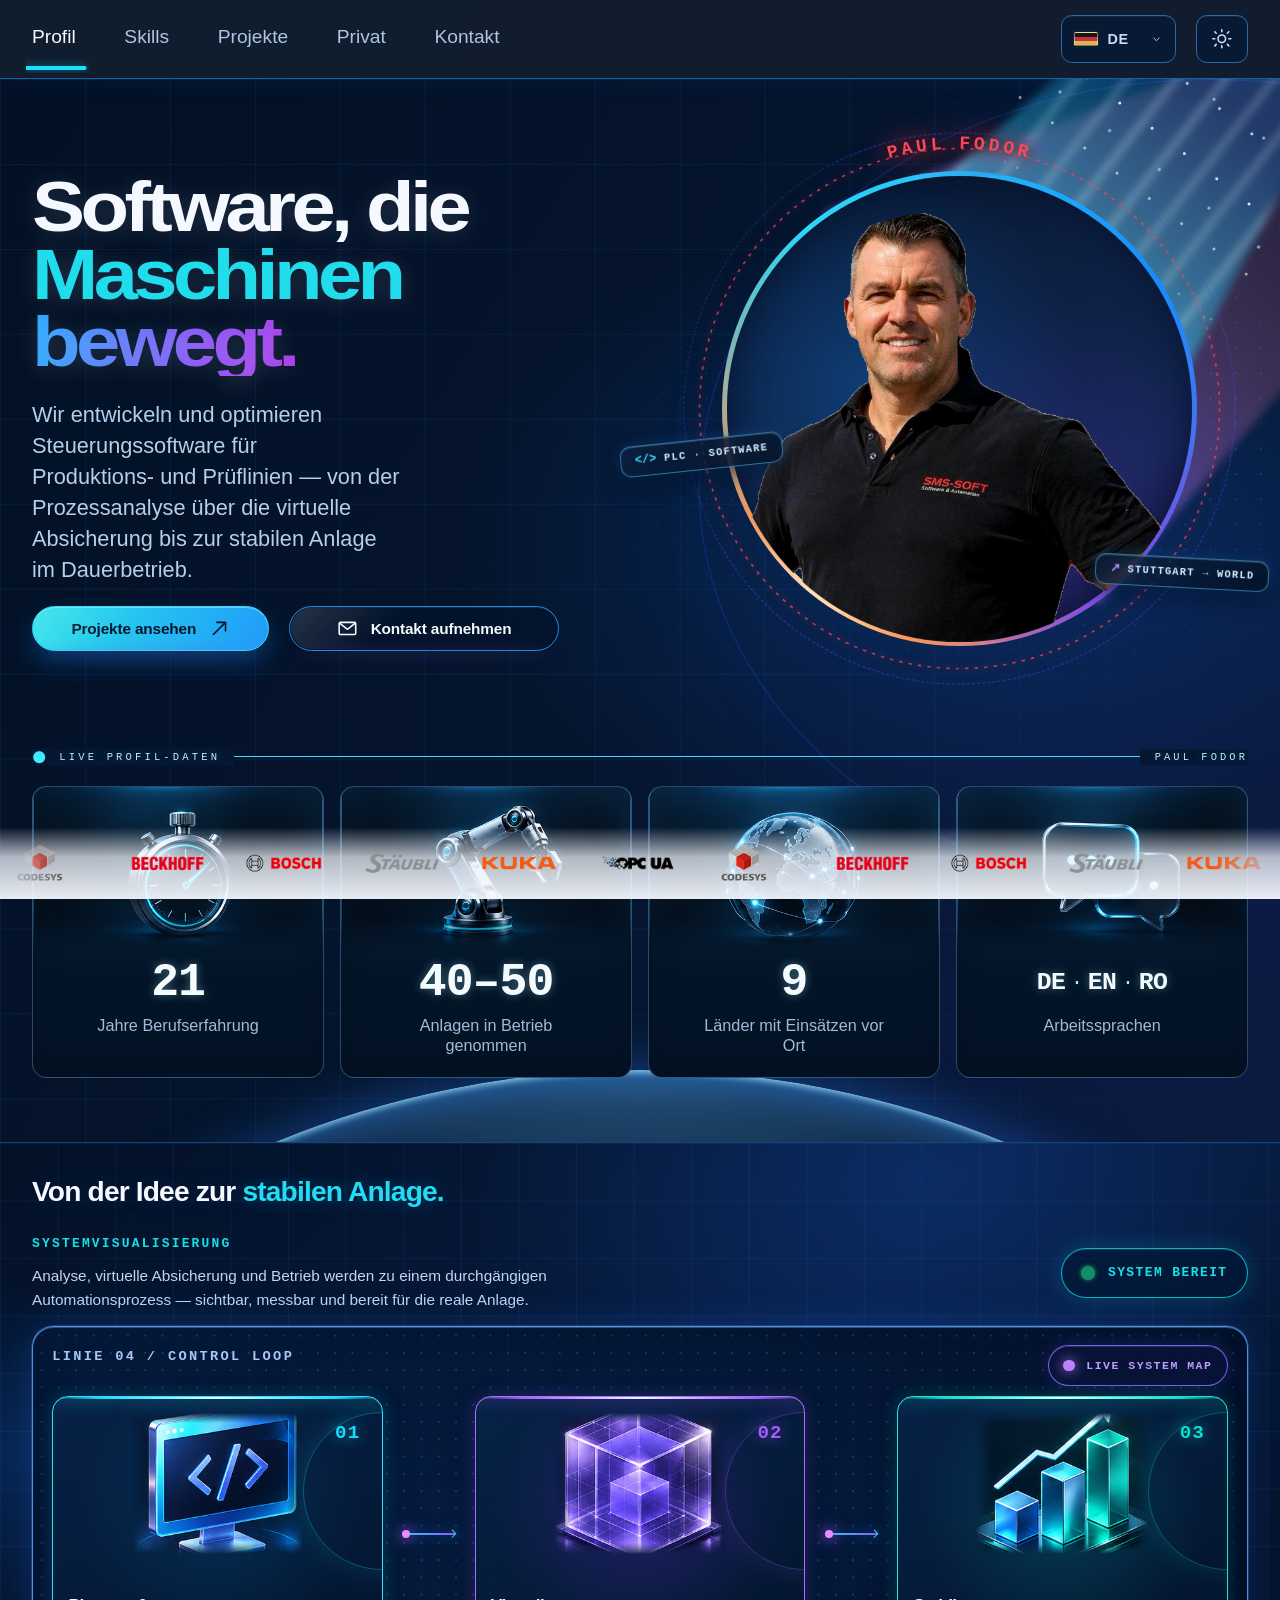
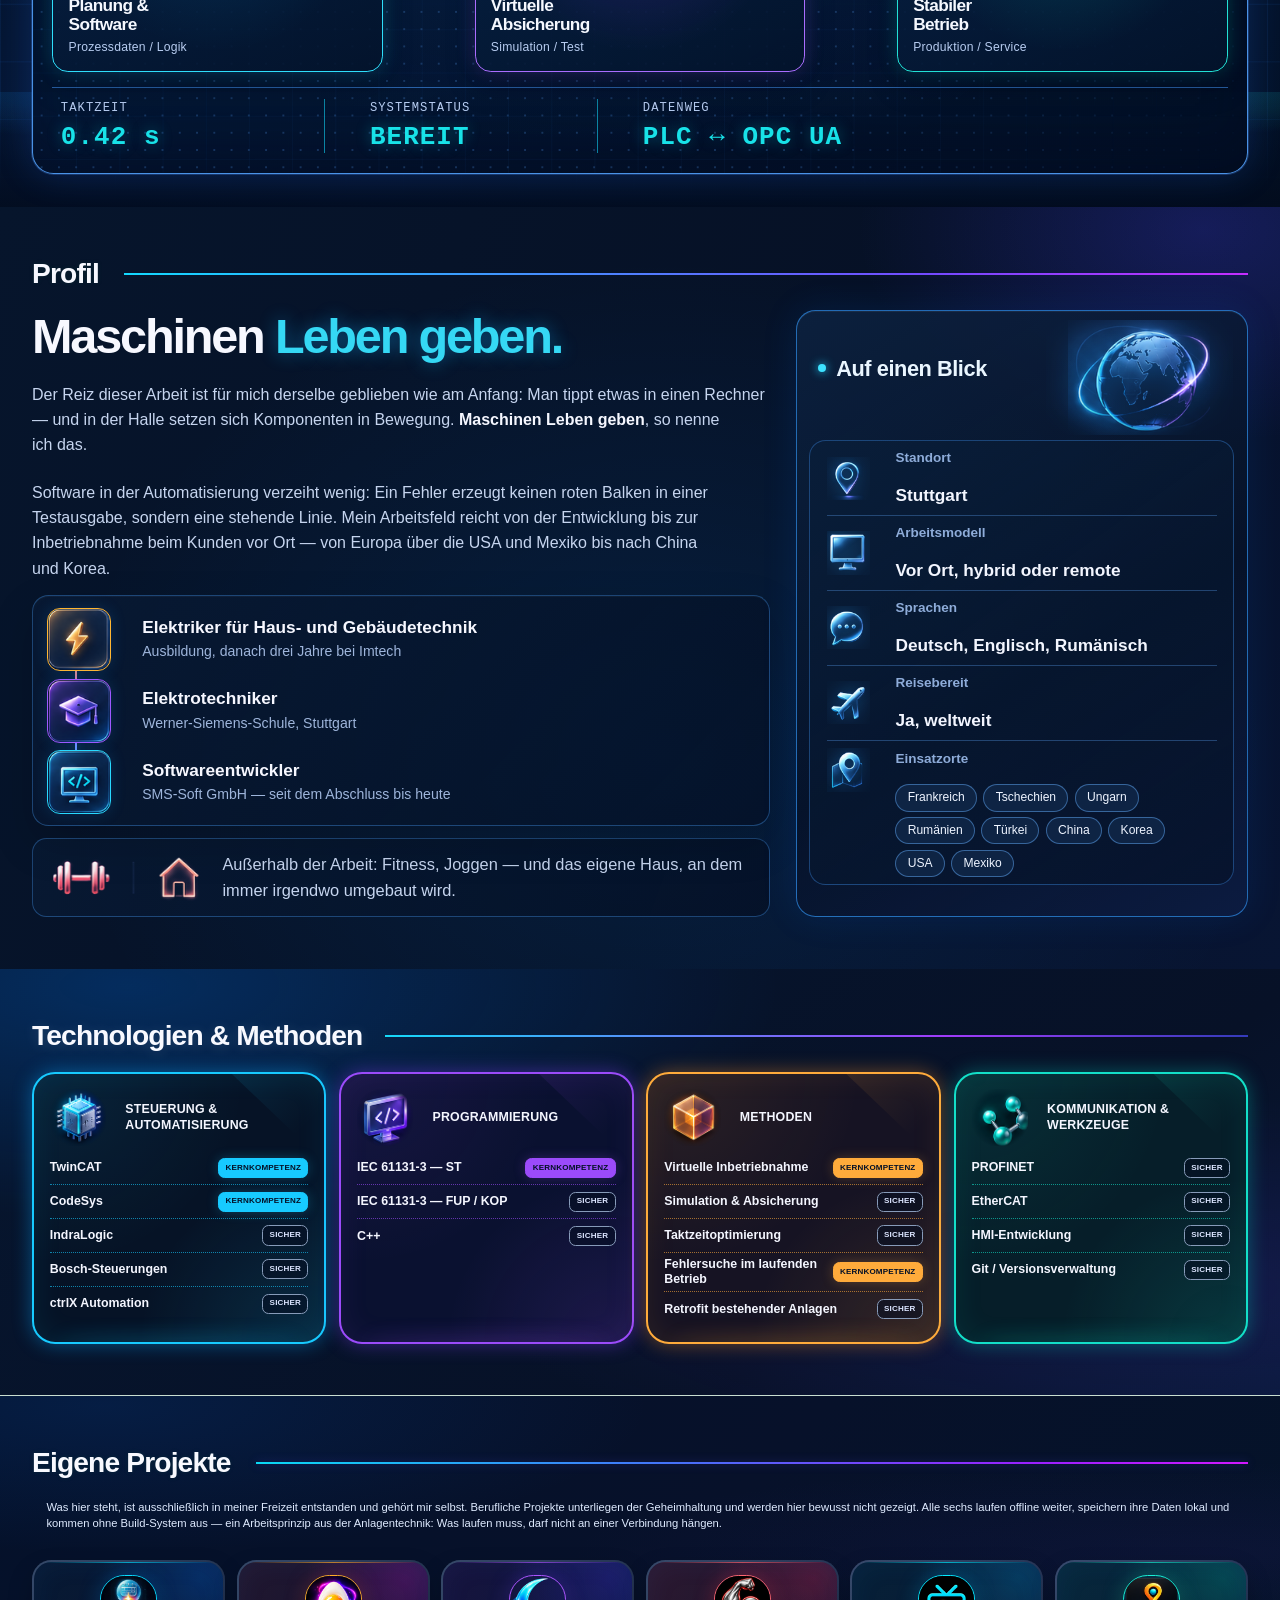
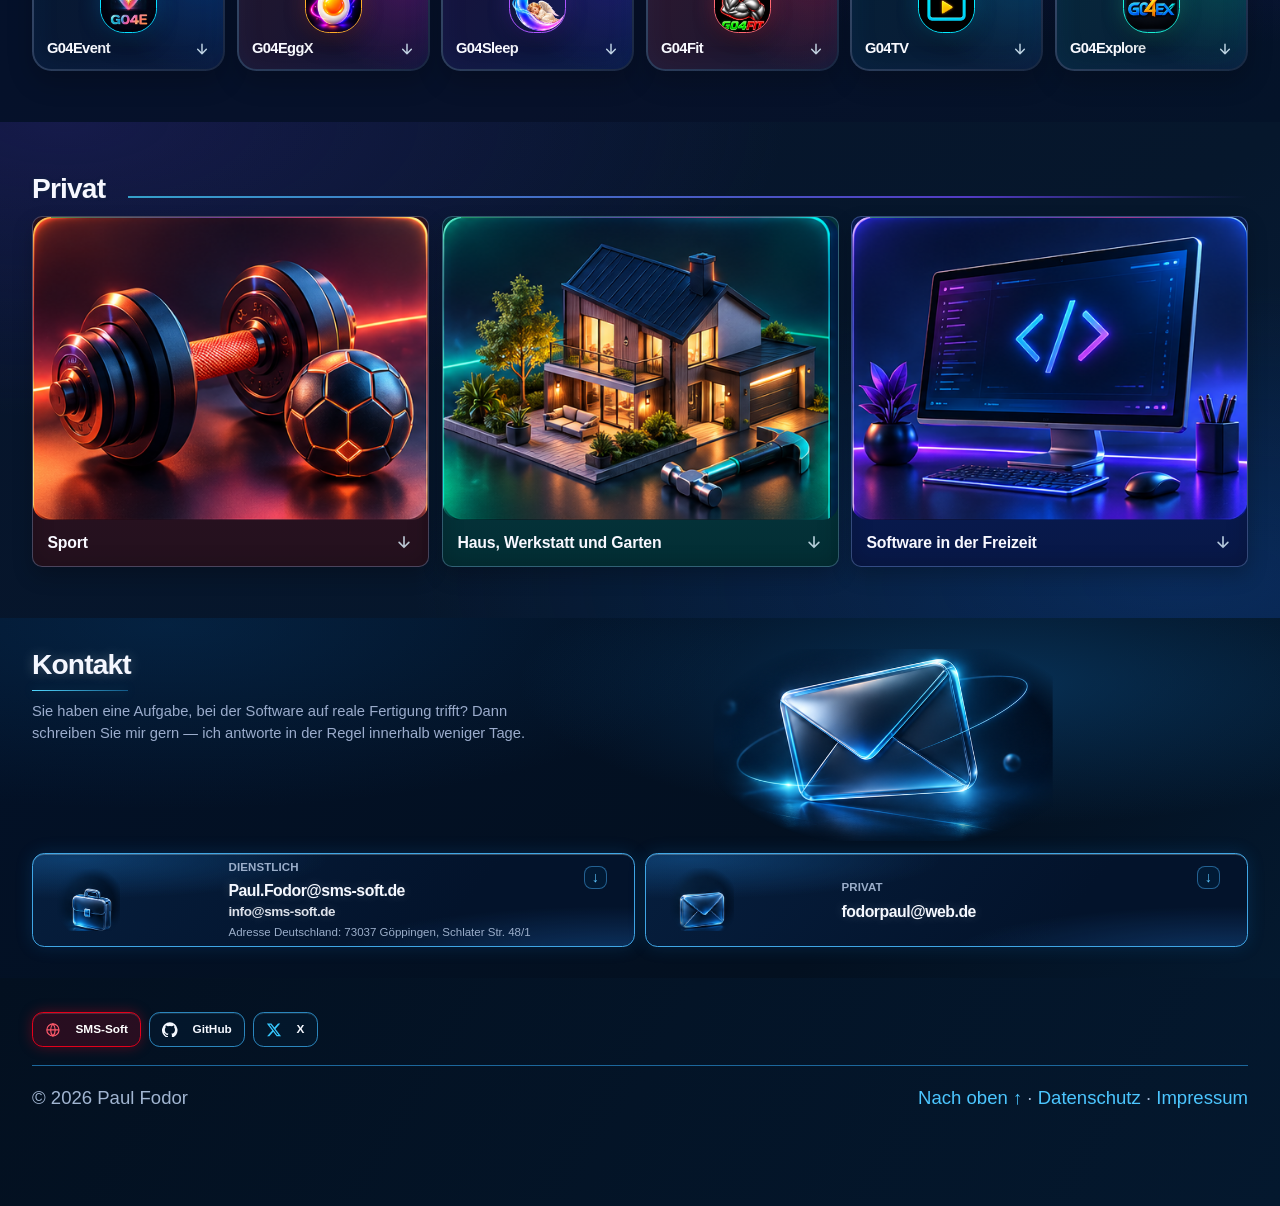
==== index.html @ 3fd6201b "Contact form with recipient choice, work card with second email and address, link buttons moved to f" ====
<!DOCTYPE html>
<html lang="de" prefix="og: https://ogp.me/ns#">
<head>
<meta charset="utf-8">
<meta name="viewport" content="width=device-width, initial-scale=1">


<title>Paul Fodor — Softwareentwickler Industrieautomation</title>
<meta name="description" content="Softwareentwickler für Industrieautomation im Raum Stuttgart: Steuerungssoftware und Inbetriebnahme von Produktions- und Prüflinien weltweit. 21 Jahre Berufserfahrung, TwinCAT und CodeSys.">
<meta name="author" content="Paul Fodor">

<!-- Vorschau beim Teilen auf LinkedIn, WhatsApp, Slack -->
<meta property="og:type" content="profile">
<meta property="og:locale" content="de_DE">
<meta property="og:title" content="Paul Fodor — Softwareentwickler Industrieautomation">
<meta property="og:description" content="Software, die reale Maschinen bewegt: Steuerungstechnik, virtuelle Inbetriebnahme und stabile Produktionslinien.">
<!-- TODO: absolute URL eintragen, sobald die Domain feststeht -->
<meta property="og:url" content="https://beispiel.de/">
<meta property="og:image" content="https://beispiel.de/assets/img/og-image.png">
<meta name="twitter:card" content="summary_large_image">

<link rel="icon" href="assets/img/icon-32.png" sizes="32x32" type="image/png">
<link rel="icon" href="assets/img/icon-192.png" sizes="192x192" type="image/png">
<link rel="apple-touch-icon" href="assets/img/apple-touch-icon.png">
<link rel="manifest" href="manifest.webmanifest">
<meta name="theme-color" content="#000000">
<link rel="stylesheet" href="assets/css/style.css">
<link rel="stylesheet" href="assets/css/future.css">

<script>
  /* Farbschema vor dem ersten Rendern setzen, damit die Seite beim
     Laden nicht kurz aufblitzt. Muss inline und im <head> stehen. */
  (function () {
    try {
      var t = localStorage.getItem("theme");
      if (t === "dark" || t === "light") {
        document.documentElement.setAttribute("data-theme", t);
      }
    } catch (e) { /* Speicher gesperrt — dann gilt die Systemeinstellung */ }
  })();
</script>
</head>

<body>
<svg class="icon-definitions" aria-hidden="true" xmlns="http://www.w3.org/2000/svg"><defs>
  <linearGradient id="g-blue" x1="0" y1="0" x2="1" y2="1"><stop stop-color="#a7fbff"/><stop offset=".45" stop-color="#31cee8"/><stop offset="1" stop-color="#1857b5"/></linearGradient>
  <linearGradient id="g-violet" x1="0" y1="0" x2="1" y2="1"><stop stop-color="#eedaff"/><stop offset=".45" stop-color="#a38aff"/><stop offset="1" stop-color="#53369c"/></linearGradient>
  <linearGradient id="g-cyan" x1="0" y1="0" x2="1" y2="1"><stop stop-color="#c4ffff"/><stop offset=".5" stop-color="#39d4ea"/><stop offset="1" stop-color="#1377a8"/></linearGradient>
</defs>
<symbol id="i-code" viewBox="0 0 160 160"><ellipse cx="82" cy="136" rx="49" ry="9" fill="#020818" opacity=".3"/><path d="M31 33 125 21l10 10v82L41 128l-10-10Z" fill="#284c8c"/><path d="M25 27 120 15v85l-95 13Z" fill="url(#g-blue)" stroke="#bcffff"/><path d="M31 45 113 34v59l-82 12Z" fill="#101d39"/><path d="m57 60-13 14 13 10m33-29 13 10-13 15M79 53 68 89" fill="none" stroke="#8ce9ff" stroke-width="5" stroke-linecap="round" stroke-linejoin="round"/><circle cx="35" cy="36" r="2" fill="white"/><circle cx="43" cy="35" r="2" fill="white"/><circle cx="51" cy="34" r="2" fill="white"/><path d="m63 110 22-3v16l22 7-49 7-13-6 18-6Z" fill="url(#g-blue)"/></symbol>
<symbol id="i-cube" viewBox="0 0 160 160"><ellipse cx="82" cy="136" rx="49" ry="9" fill="#020818" opacity=".3"/><path d="m28 62 52-30 52 30v50l-52 30-52-30Z" fill="#4c3392"/><path d="m28 51 52-30 52 30-52 30Z" fill="url(#g-violet)" stroke="#ebdaff"/><path d="m28 51 52 30v50l-52-30Z" fill="#8768d5"/><path d="m132 51-52 30v50l52-30Z" fill="#513a9a"/><path d="m80 21 0 60m-52-30 52 30 52-30M80 81v50" stroke="#dfccff" stroke-width="2" fill="none"/><path d="m53 37 52 29m-51 51V67l51-30" stroke="#bb9fff" stroke-width="1.5" fill="none"/><path d="M32 16v12m-6-6h12M131 117v12m-6-6h12" stroke="#cdb4ff" stroke-width="3" stroke-linecap="round"/></symbol>
<symbol id="i-chart" viewBox="0 0 160 160"><ellipse cx="82" cy="136" rx="49" ry="9" fill="#020818" opacity=".3"/><path d="m19 109 62-35 62 35-62 36Z" fill="#154b6c"/><path d="m19 102 62-35 62 35-62 36Z" fill="url(#g-blue)"/><path d="m40 87 15-8 14 8v32l-14 8-15-8Z" fill="#2676ac"/><path d="m72 55 15-8 14 8v46l-14 8-15-8Z" fill="#338cb8"/><path d="m103 25 15-8 14 8v59l-14 8-15-8Z" fill="#48cde0"/><path d="m40 87 15-8 14 8-14 8Zm32-32 15-8 14 8-14 8Zm31-30 15-8 14 8-14 8Z" fill="#b0fbff"/><path d="m31 71 36-25 15 2 31-29" stroke="#b3fff3" stroke-width="4" fill="none" stroke-linecap="round"/></symbol>
<symbol id="i-chip" viewBox="0 0 160 160"><ellipse cx="82" cy="139" rx="48" ry="8" fill="#020818" opacity=".32"/><path d="m43 39 46-25 40 23v64l-46 27-40-23Z" fill="#11617e"/><path d="m43 32 46-25 40 23-46 27-40-23Z" fill="url(#g-cyan)" stroke="#b8ffff"/><path d="M43 32v64l40 23V57Z" fill="#168eb1"/><path d="m129 30v71l-46 28V57Z" fill="#125d7e"/><path d="m83 57 31-18 24 14-31 18Z" fill="#d1ffff" opacity=".92"/><path d="m83 69 31-18v29L83 98Z" fill="#0a3552"/><path d="M39 43H23m16 15H19m20 15H23m93-30h19m-19 15h23m-23 15h19" stroke="#8ce9ff" stroke-width="4" stroke-linecap="round"/><path d="M59 23 59 9m15 7V4m15 7V0m15 15V7" stroke="#8ce9ff" stroke-width="3" stroke-linecap="round"/></symbol>
<symbol id="i-network" viewBox="0 0 160 160"><ellipse cx="80" cy="139" rx="45" ry="8" fill="#020818" opacity=".28"/><path d="m43 42 45 29 29-33M88 71l-9 42" fill="none" stroke="#7feeff" stroke-width="5" stroke-linecap="round"/><path d="m43 42 45 29 29-33M88 71l-9 42" fill="none" stroke="#926dff" stroke-width="2" stroke-linecap="round" opacity=".8"/><circle cx="43" cy="42" r="16" fill="url(#g-cyan)" stroke="#c5ffff" stroke-width="2"/><circle cx="117" cy="38" r="16" fill="url(#g-violet)" stroke="#eadcff" stroke-width="2"/><circle cx="79" cy="113" r="16" fill="url(#g-cyan)" stroke="#c5ffff" stroke-width="2"/><circle cx="38" cy="36" r="4" fill="#fff" opacity=".7"/><circle cx="112" cy="32" r="4" fill="#fff" opacity=".6"/><circle cx="74" cy="107" r="4" fill="#fff" opacity=".7"/></symbol>
<symbol id="i-sport" viewBox="0 0 160 160"><ellipse cx="80" cy="137" rx="47" ry="8" fill="#020818" opacity=".3"/><path d="M36 67h20v27H36Zm68 0h20v27h-20ZM50 72h60v17H50Z" fill="#195a91" stroke="#9eeeff" stroke-width="2"/><path d="M30 59h18v43H30Zm82 0h18v43h-18Z" fill="url(#g-blue)" stroke="#b9ffff" stroke-width="2"/><path d="M48 76h64v10H48Z" fill="#b6fbff"/><path d="m47 61 12-10h42l12 10" fill="none" stroke="#a6f9ff" stroke-width="4" stroke-linecap="round"/><path d="M36 111h20m48 0h20" stroke="#8ce9ff" stroke-width="4" stroke-linecap="round"/></symbol>
<symbol id="i-home" viewBox="0 0 160 160"><ellipse cx="81" cy="139" rx="48" ry="8" fill="#020818" opacity=".3"/><path d="m22 72 58-45 58 45v55H22Z" fill="#155b73"/><path d="m22 72 58-45 58 45-58 38Z" fill="url(#g-cyan)" stroke="#b8ffff" stroke-width="2"/><path d="M35 77v50h90V77L80 106Z" fill="#1a7895"/><path d="m35 77 45 29 45-29" fill="#11718f"/><path d="M68 127V99h25v28" fill="#0b3857" stroke="#9ef5ff" stroke-width="2"/><path d="M47 89h16v13H47Zm50 0h16v13H97Z" fill="#c9ffff" opacity=".9"/><path d="M124 42h13v25h-13Z" fill="#46cbd9"/><path d="M130 36c8-10 14-8 17-4-2 10-8 14-17 14" fill="#7eeecf"/></symbol>
</svg>


<a class="skip-link" href="#main">Zum Inhalt springen</a>

<header class="site-header">
  <div class="wrap site-header__inner">
    <button class="menu-toggle" type="button"
            data-menu-toggle
            aria-controls="mobile-navigation"
            aria-expanded="false"
            aria-label="Menü öffnen">
      <span class="menu-toggle__bar"></span>
      <span class="menu-toggle__bar"></span>
      <span class="menu-toggle__bar"></span>
    </button>

    <nav class="nav" id="mobile-navigation" aria-label="Hauptnavigation">
      <ul class="nav__list">
        <li><a class="nav__link" href="#profil" data-i18n="nav.profile">Profil</a></li>
        <li><a class="nav__link" href="#skills" data-i18n="nav.skills">Skills</a></li>
        <li><a class="nav__link" href="#projekte" data-i18n="nav.projects">Projekte</a></li>
        <li><a class="nav__link" href="#privat" data-i18n="nav.private">Privat</a></li>
        <li><a class="nav__link" href="#kontakt" data-i18n="nav.contact">Kontakt</a></li>
      </ul>
    </nav>

    <div class="header-tools">
      <div class="language-menu" aria-label="Sprache auswählen" data-language-menu>
        <button class="language-menu__toggle" type="button"
                data-language-menu-toggle
                aria-controls="language-menu-panel"
                aria-expanded="false"
                aria-haspopup="listbox"
                aria-label="Sprache auswählen">
          <span class="language-option__flag language-option__flag--de" data-language-current-flag aria-hidden="true"></span>
          <span class="language-menu__current-code" data-language-current-code>DE</span>
          <svg class="language-menu__chevron" viewBox="0 0 24 24" fill="none" stroke="currentColor" stroke-width="2" stroke-linecap="round" stroke-linejoin="round" aria-hidden="true">
            <path d="m6 9 6 6 6-6"/>
          </svg>
        </button>
        <div class="language-menu__panel" id="language-menu-panel" role="listbox" aria-label="Sprachen" data-language-menu-panel hidden>
          <button class="language-menu__option" type="button"
                  data-language-option="de"
                  role="option"
                  aria-label="Deutsch"
                  aria-selected="true"
                  title="Deutsch">
            <span class="language-option__flag language-option__flag--de" aria-hidden="true"></span>
            <span class="language-option__code">DE</span>
            <span class="language-menu__name">Deutsch</span>
          </button>
          <button class="language-menu__option" type="button"
                  data-language-option="en"
                  role="option"
                  aria-label="English"
                  aria-selected="false"
                  title="English">
            <span class="language-option__flag language-option__flag--en" aria-hidden="true"></span>
            <span class="language-option__code">EN</span>
            <span class="language-menu__name">English</span>
          </button>
          <button class="language-menu__option" type="button"
                  data-language-option="ro"
                  role="option"
                  aria-label="Română"
                  aria-selected="false"
                  title="Română">
            <span class="language-option__flag language-option__flag--ro" aria-hidden="true"></span>
            <span class="language-option__code">RO</span>
            <span class="language-menu__name">Română</span>
          </button>
          <button class="language-menu__option" type="button"
                  data-language-option="hu"
                  role="option"
                  aria-label="Magyar"
                  aria-selected="false"
                  title="Magyar">
            <span class="language-option__flag language-option__flag--hu" aria-hidden="true"></span>
            <span class="language-option__code">HU</span>
            <span class="language-menu__name">Magyar</span>
          </button>
          <button class="language-menu__option" type="button"
                  data-language-option="tr"
                  role="option"
                  aria-label="Türkçe"
                  aria-selected="false"
                  title="Türkçe">
            <span class="language-option__flag language-option__flag--tr" aria-hidden="true"></span>
            <span class="language-option__code">TR</span>
            <span class="language-menu__name">Türkçe</span>
          </button>
          <button class="language-menu__option" type="button"
                  data-language-option="es"
                  role="option"
                  aria-label="Español"
                  aria-selected="false"
                  title="Español">
            <span class="language-option__flag language-option__flag--es" aria-hidden="true"></span>
            <span class="language-option__code">ES</span>
            <span class="language-menu__name">Español</span>
          </button>
        </div>
      </div>
      <button class="theme-toggle" type="button"
              data-theme-toggle
              aria-label="Farbschema umschalten">
      <svg class="icon-sun" viewBox="0 0 24 24" fill="none" stroke="currentColor"
           stroke-width="1.8" stroke-linecap="round" aria-hidden="true">
        <circle cx="12" cy="12" r="4.2"/>
        <path d="M12 2v2.2M12 19.8V22M4.2 4.2l1.6 1.6M18.2 18.2l1.6 1.6M2 12h2.2M19.8 12H22M4.2 19.8l1.6-1.6M18.2 5.8l1.6-1.6"/>
      </svg>
      <svg class="icon-moon" viewBox="0 0 24 24" fill="none" stroke="currentColor"
           stroke-width="1.8" stroke-linecap="round" stroke-linejoin="round" aria-hidden="true">
        <path d="M20.5 14.6A8.6 8.6 0 0 1 9.4 3.5a8.6 8.6 0 1 0 11.1 11.1Z"/>
      </svg>
      </button>
    </div>
  </div>
</header>


<main id="main">

  <!-- ===================== HERO ===================== -->
  <section class="hero" id="top">
    <div class="hero__earth" aria-hidden="true"></div>
    <div class="wrap">
      <div class="hero__stage">

      <h1 class="hero__title">
        <span data-i18n-html="hero.titleVisual"><span class="hero__title-line hero__title-line--light">Software, die </span><span class="hero__title-line hero__title-line--cyan">Maschinen </span><span class="hero__title-line hero__title-line--violet">bewegt.</span></span>
      </h1>

      <figure class="hero__portrait">
        <span class="hero__comet" aria-hidden="true">
          <span class="hero__comet-dust"></span>
          <span class="hero__comet-ion"></span>
        </span>
        <span class="hero__comet-sparks" aria-hidden="true"></span>
        <span class="hero__comet-code" aria-hidden="true">
          <span>0110 1001</span>
          <span>TwinCAT</span>
          <span>1 0 1 1</span>
          <span>PROFINET</span>
          <span>if (run) {</span>
          <span>OPC UA</span>
          <span>0 1 0 0</span>
          <span>CODESYS</span>
          <span>MC_MoveAbs</span>
          <span>1011 0</span>
        </span>
        <span class="hero__chip hero__chip--code" aria-hidden="true"><b>&lt;/&gt;</b><span>PLC · SOFTWARE</span></span>
        <span class="hero__chip hero__chip--route" aria-hidden="true"><b>↗</b><span>STUTTGART → WORLD</span></span>
        <img src="assets/img/portrait.png" alt="" width="705" height="1030">
        <a class="hero__portrait-link" href="#profil" aria-label="Zum Profil" data-i18n-attr="aria-label:hero.portraitLink"></a>
        <figcaption class="hero__name" aria-label="Paul Fodor">
          <svg viewBox="0 0 100 100" focusable="false" aria-hidden="true">
            <defs>
              <path id="hero-name-outer-orbit" d="M50,50 m-46.5,0 a46.5,46.5 0 1,1 93,0 a46.5,46.5 0 1,1 -93,0"/>
            </defs>
            <circle class="hero__name-track" cx="50" cy="50" r="46.5"/>
            <text><textPath href="#hero-name-outer-orbit" startOffset="25%" text-anchor="middle">PAUL FODOR</textPath></text>
          </svg>
        </figcaption>
      </figure>

      <!-- =====================================================
           DER WICHTIGSTE SATZ DER SEITE.
           Er entscheidet in drei Sekunden, ob weitergelesen wird.
           Unten stehen zwei Alternativen — nimm die, die am
           ehesten nach dir klingt, und lösche die anderen.

           Variante B:
             "Ich entwickle Steuerungssoftware für Produktions- und
              Prüflinien. Mein Code wird nicht durch einen grünen
              Testbalken bestätigt, sondern dadurch, dass am Ende
              der Schicht jedes Teil fehlerfrei vom Band läuft."

           Variante C:
             "Zwischen Quellcode und Fertigungshalle liegt der
              Unterschied zwischen einem Fehler und einem Stillstand.
              Genau dort arbeite ich."
           ===================================================== -->
      <p class="hero__lead" data-i18n-html="hero.leadVisual">
        <span class="hero__lead-line">Wir entwickeln und optimieren </span><span class="hero__lead-line">Steuerungssoftware für </span><span class="hero__lead-line">Produktions- und Prüflinien — von der </span><span class="hero__lead-line">Prozessanalyse über die virtuelle </span><span class="hero__lead-line">Absicherung bis zur stabilen Anlage </span><span class="hero__lead-line">im Dauerbetrieb.</span>
      </p>

      <div class="hero__actions">
        <a class="btn btn--primary hero__button" href="#projekte">
          <span data-i18n="hero.projects">Projekte ansehen</span>
          <svg class="btn__icon" viewBox="0 0 24 24" fill="none" stroke="currentColor" stroke-width="1.8" stroke-linecap="round" stroke-linejoin="round" aria-hidden="true" focusable="false"><path d="M5 19 19 5M9 5h10v10"/></svg>
        </a>
        <a class="btn btn--ghost hero__button" href="#kontakt">
          <svg class="btn__icon" viewBox="0 0 24 24" fill="none" stroke="currentColor" stroke-width="1.8" stroke-linecap="round" stroke-linejoin="round" aria-hidden="true" focusable="false"><rect x="2.5" y="5" width="19" height="14" rx="1.5"/><path d="m3 6 9 7 9-7"/></svg>
          <span data-i18n="hero.contact">Kontakt aufnehmen</span>
        </a>
      </div>

      </div>

      <ul class="facts">
        <li class="fact fact--experience">
          <span class="fact__icon" aria-hidden="true"><span class="fact__clock"><i class="fact__clock-hand"></i><i class="fact__clock-pivot"></i></span></span>
          <div class="fact__value">21</div>
          <div class="fact__label" data-i18n="facts.experience">Jahre Berufserfahrung</div>
        </li>
        <li class="fact fact--systems">
          <span class="fact__icon" aria-hidden="true"></span>
          <div class="fact__value">40–50</div>
          <div class="fact__label" data-i18n="facts.commissioned">Anlagen in Betrieb genommen</div>
        </li>
        <li class="fact fact--countries">
          <span class="fact__icon" aria-hidden="true"></span>
          <div class="fact__value">9</div>
          <div class="fact__label" data-i18n="facts.countries">Länder mit Einsätzen vor Ort</div>
        </li>
        <li class="fact fact--languages">
          <span class="fact__icon" aria-hidden="true"><span class="fact__typing"><i></i><i></i><i></i></span></span>
          <div class="fact__value fact__languages" data-profile-languages aria-label="Deutsch, Englisch, Rumänisch">
            <span class="profile-language profile-language--de" aria-hidden="true" title="Deutsch">DE</span>
            <span class="profile-language__separator" aria-hidden="true">·</span>
            <span class="profile-language profile-language--en" aria-hidden="true" title="English">EN</span>
            <span class="profile-language__separator" aria-hidden="true">·</span>
            <span class="profile-language profile-language--ro" aria-hidden="true" title="Română">RO</span>
          </div>
          <div class="fact__label" data-i18n="facts.languages">Arbeitssprachen</div>
        </li>
      </ul>

    </div>
  </section>


  <!-- ===================== TECH-STACK ===================== -->
  <section class="stack-strip" id="system-technologien" aria-labelledby="stack-title">
    <div class="wrap">
      <div class="stack-strip__head">
        <span class="stack-strip__kicker" data-i18n="stack.kicker">CORE STACK</span>
        <h2 class="stack-strip__title" id="stack-title" data-i18n="stack.title">System-Technologien im Einsatz</h2>
        <span class="stack-strip__rule" aria-hidden="true"></span>
      </div>

      <div class="stack-marquee" aria-label="Technologie-Stack" data-i18n-attr="aria-label:stack.ariaLabel">
        <div class="stack-track" data-stack-track>
          <ul class="stack-list" data-marquee-source>
            <li class="stack-item stack-item--codesys">
              <span class="brand-lockup">
                <svg class="brand-logo" viewBox="1615 9 317 255" role="img" aria-label="CODESYS" focusable="false">
                  <image href="assets/img/logos-b-transparent.png" width="2048" height="300"></image>
                </svg>
                <svg class="brand-logo brand-logo--dark-ink" viewBox="1615 9 317 255" aria-hidden="true" focusable="false">
                  <image href="assets/img/logos-b-transparent.png" width="2048" height="300"></image>
                </svg>
              </span>
            </li>
            <li class="stack-item">
              <span class="brand-lockup">
                <svg class="brand-logo" viewBox="603 90 365 90" role="img" aria-label="Beckhoff" focusable="false">
                  <image href="assets/img/logos-a-transparent.png" width="2048" height="360"></image>
                </svg>
              </span>
            </li>
            <li class="stack-item stack-item--bosch">
              <span class="brand-lockup">
                <svg class="brand-logo" viewBox="24 93 427 110" role="img" aria-label="Bosch" focusable="false">
                  <image href="assets/img/logos-c-transparent.png" width="1548" height="333"></image>
                </svg>
                <svg class="brand-logo brand-logo--dark-ink" viewBox="24 93 427 110" aria-hidden="true" focusable="false">
                  <image href="assets/img/logos-c-transparent.png" width="1548" height="333"></image>
                </svg>
              </span>
            </li>
            <li class="stack-item stack-item--staubli">
              <span class="brand-lockup">
                <svg class="brand-logo" viewBox="556 85 423 127" role="img" aria-label="Stäubli" focusable="false">
                  <image href="assets/img/logos-c-transparent.png" width="1548" height="333"></image>
                </svg>
              </span>
            </li>
            <li class="stack-item stack-item--kuka">
              <span class="brand-lockup">
                <svg class="brand-logo" viewBox="1082 104 433 91" role="img" aria-label="KUKA" focusable="false">
                  <image href="assets/img/logos-c-transparent.png" width="1548" height="333"></image>
                </svg>
              </span>
            </li>
            <li class="stack-item stack-item--opcua">
              <span class="brand-lockup">
                <svg class="brand-logo" viewBox="565 78 375 102" role="img" aria-label="OPC UA" focusable="false">
                  <image href="assets/img/logos-b-transparent.png" width="2048" height="300"></image>
                </svg>
                <svg class="brand-logo brand-logo--dark-ink" viewBox="565 78 375 102" aria-hidden="true" focusable="false">
                  <image href="assets/img/logos-b-transparent.png" width="2048" height="300"></image>
                </svg>
              </span>
            </li>
          </ul>
        </div>
      </div>

      <ul class="visually-hidden" aria-label="Weitere System-Technologien">
        <li>OpCon Control — <span data-i18n="stack.opconType">Leitsystem / Classic</span></li>
        <li>Nexeed — <span data-i18n="stack.nexeedType">Produktionssystem</span></li>
        <li>ctrlX — <span data-i18n="stack.ctrlxType">Automationsplattform</span></li>
        <li>TwinCAT — <span data-i18n="stack.twinCatType">PLC / Motion</span></li>
        <li>CODESYS — <span data-i18n="stack.codesysType">IEC 61131-3</span></li>
        <li>IndraLogic — <span data-i18n="stack.indraLogicType">PLC</span></li>
        <li><span data-i18n="stack.boschName">Bosch Steuerungen</span> — <span data-i18n="stack.boschType">PLC</span></li>
        <li>OPC UA — <span data-i18n="stack.opcuaType">Kommunikation</span></li>
      </ul>
    </div>
  </section>


  <!-- ===================== SYSTEM-VISUALISIERUNG ===================== -->
  <section class="system-visual" id="system-visual" aria-labelledby="system-visual-title">
    <div class="wrap">

      <div class="section__head system-visual__head">
        <span class="section__num" aria-hidden="true">↗</span>
        <h2 class="section__title" id="system-visual-title" data-i18n-html="visual.titleVisual"><span>Von der Idee zur </span><span class="system-visual__title-accent">stabilen Anlage.</span></h2>
        <span class="section__rule" aria-hidden="true"></span>
      </div>

      <div class="system-visual__intro">
        <div>
          <span class="system-visual__kicker" data-i18n="visual.kicker">SYSTEMVISUALISIERUNG</span>
          <p class="system-visual__lead" data-i18n="visual.lead">
            Analyse, virtuelle Absicherung und Betrieb werden zu einem durchgängigen Automationsprozess — sichtbar, messbar und bereit für die reale Anlage.
          </p>
        </div>
        <div class="system-visual__signal" aria-label="Systemstatus">
          <span class="system-visual__signal-dot" aria-hidden="true"></span>
          <span data-i18n="visual.ready">SYSTEM BEREIT</span>
        </div>
      </div>

      <div class="system-map" role="group" aria-label="Visualisierung des Automationsablaufs" data-i18n-attr="aria-label:visual.mapLabel">
        <div class="system-map__topline">
          <span data-i18n="visual.line">LINIE 04 / CONTROL LOOP</span>
          <span class="system-map__live"><span aria-hidden="true"></span><span data-i18n="visual.live">LIVE SYSTEM MAP</span></span>
        </div>

        <div class="system-map__track">
          <article class="system-node system-node--analysis">
            <span class="system-node__number">01</span>
            <span class="system-node__art system-node__art--analysis" aria-hidden="true"></span>
            <strong data-i18n="visual.analysis.title">Planung &amp; Software</strong>
            <small data-i18n="visual.analysis.note">Prozessdaten / Logik</small>
          </article>

          <span class="system-map__connector" aria-hidden="true"><i></i></span>

          <article class="system-node system-node--virtual">
            <span class="system-node__number">02</span>
            <span class="system-node__art system-node__art--virtual" aria-hidden="true"></span>
            <strong data-i18n="visual.virtual.title">Virtuelle Absicherung</strong>
            <small data-i18n="visual.virtual.note">Simulation / Test</small>
          </article>

          <span class="system-map__connector" aria-hidden="true"><i></i></span>

          <article class="system-node system-node--operation">
            <span class="system-node__number">03</span>
            <span class="system-node__art system-node__art--operation" aria-hidden="true"></span>
            <strong data-i18n="visual.operation.title">Stabiler Betrieb</strong>
            <small data-i18n="visual.operation.note">Produktion / Service</small>
          </article>
        </div>

        <div class="system-map__telemetry" aria-hidden="true">
          <span><small data-i18n="visual.telemetry.cycle">TAKTZEIT</small><b>0.42 s</b></span>
          <span><small data-i18n="visual.telemetry.status">SYSTEMSTATUS</small><b data-i18n="visual.telemetry.ready">BEREIT</b></span>
          <span><small data-i18n="visual.telemetry.path">DATENWEG</small><b>PLC ↔ OPC UA</b></span>
        </div>
      </div>

    </div>
  </section>


  <!-- ===================== 01 PROFIL ===================== -->
  <section class="section profile-section" id="profil" aria-labelledby="profil-titel">
    <div class="wrap">

      <div class="section__head">
        <h2 class="section__title" id="profil-titel" data-i18n="sections.profile">Profil</h2>
        <span class="section__rule" aria-hidden="true"></span>
      </div>

      <div class="about profile-layout">
        <div class="about__text prose profile-copy">
          <h3 class="profile-headline" data-i18n-html="profile.headline">Maschinen <span>Leben geben.</span></h3>
          <p data-i18n-html="profile.intro">
            Der Reiz dieser Arbeit ist für mich derselbe geblieben wie am
            Anfang: Man tippt etwas in einen Rechner — und in der Halle
            setzen sich Komponenten in Bewegung. <strong>Maschinen Leben
            geben</strong>, so nenne ich das.
          </p>

          <p data-i18n="profile.background">
            Software in der Automatisierung verzeiht wenig: Ein Fehler
            erzeugt keinen roten Balken in einer Testausgabe, sondern eine
            stehende Linie. Mein Arbeitsfeld reicht von der Entwicklung
            bis zur Inbetriebnahme beim Kunden vor Ort — von Europa über
            die USA und Mexiko bis nach China und Korea.
          </p>

          <ol class="path profile-timeline">
            <li class="path__item">
              <span class="profile-timeline__icon profile-timeline__icon--electrician" aria-hidden="true"><img src="assets/img/profile-bolt.png" alt=""></span>
              <span class="path__role" data-i18n="profile.path.electrician">Elektriker für Haus- und Gebäudetechnik</span>
              <span class="path__note" data-i18n="profile.path.electricianNote">Ausbildung, danach drei Jahre bei Imtech</span>
            </li>
            <li class="path__item">
              <span class="profile-timeline__icon profile-timeline__icon--technician" aria-hidden="true"><img src="assets/img/profile-graduation.png" alt=""></span>
              <span class="path__role" data-i18n="profile.path.technician">Elektrotechniker</span>
              <span class="path__note" data-i18n="profile.path.technicianNote">Werner-Siemens-Schule, Stuttgart</span>
            </li>
            <li class="path__item">
              <span class="profile-timeline__icon profile-timeline__icon--developer" aria-hidden="true"><img src="assets/img/profile-code.png" alt=""></span>
              <span class="path__role" data-i18n="profile.path.developer">Softwareentwickler</span>
              <span class="path__note" data-i18n="profile.path.developerNote">SMS-Soft GmbH — seit dem Abschluss bis heute</span>
            </li>
          </ol>

          <div class="profile-outside">
            <img src="assets/img/profile-hobby.png" alt="" aria-hidden="true">
            <p data-i18n="profile.outsideWork">Außerhalb der Arbeit: Fitness, Joggen — und das eigene Haus, an dem immer irgendwo umgebaut wird.</p>
          </div>
        </div>

        <aside class="profile-facts" aria-label="Profilinformationen">
          <div class="profile-globe" aria-hidden="true"><img src="assets/img/profile-globe.png" alt=""></div>
          <span class="profile-facts__heading" data-i18n="meta.heading">Auf einen Blick</span>
          <button class="profile-facts__toggle" type="button" aria-expanded="false" aria-controls="profil-facts-list" aria-label="Profilinformationen ein- oder ausklappen"></button>
          <dl class="about__meta" id="profil-facts-list">
            <div class="profile-fact profile-fact--location">
              <span class="profile-fact__icon" aria-hidden="true"><img src="assets/img/profile-location.png" alt=""></span>
              <dt data-i18n="meta.location">Standort</dt>
              <dd>Stuttgart</dd>
            </div>
            <div class="profile-fact profile-fact--work">
              <span class="profile-fact__icon" aria-hidden="true"><img src="assets/img/profile-monitor.png" alt=""></span>
              <dt data-i18n="meta.workModel">Arbeitsmodell</dt>
              <dd data-i18n="meta.workModelValue">Vor Ort, hybrid oder remote</dd>
            </div>
            <div class="profile-fact profile-fact--languages">
              <span class="profile-fact__icon" aria-hidden="true"><img src="assets/img/profile-chat.png" alt=""></span>
              <dt data-i18n="meta.languages">Sprachen</dt>
              <dd data-i18n="meta.languagesValue">Deutsch, Englisch, Rumänisch</dd>
            </div>
            <div class="profile-fact profile-fact--travel">
              <span class="profile-fact__icon" aria-hidden="true"><img src="assets/img/profile-plane.png" alt=""></span>
              <dt data-i18n="meta.travel">Reisebereit</dt>
              <dd data-i18n="meta.travelValue">Ja, weltweit</dd>
            </div>
            <div class="profile-fact profile-fact--locations">
              <span class="profile-fact__icon" aria-hidden="true"><img src="assets/img/profile-map.png" alt=""></span>
              <dt data-i18n="meta.locations">Einsatzorte</dt>
              <dd class="profile-location-chips" data-i18n="meta.locationsValue">
                Frankreich, Tschechien, Ungarn, Rumänien, Türkei,
                China, Korea, USA, Mexiko
              </dd>
            </div>
          </dl>
        </aside>
      </div>

    </div>
  </section>


  <!-- ===================== 02 SKILLS ===================== -->
  <section class="section section--tint" id="skills" aria-labelledby="skills-titel">
    <div class="wrap">

      <div class="section__head">
        <h2 class="section__title" id="skills-titel" data-i18n="sections.skills">Technologien &amp; Methoden</h2>
        <span class="section__rule" aria-hidden="true"></span>
      </div>

      <!-- Einordnung ehrlich vergeben. „Kernkompetenz" verliert seinen
           Wert, wenn alles Kernkompetenz ist — drei bis fünf Einträge
           sind ein glaubwürdiges Maß.
           Klassen: --core = Kernkompetenz | --solid = sicher | (keine) = Grundkenntnisse -->

      <div class="skills">

        <article class="skill-group">
          <details class="skill-group__details" open>
            <summary class="skill-group__heading">
              <span class="skill-group__art skill-group__art--control" aria-hidden="true"></span>
              <span class="skill-group__title" role="heading" aria-level="3" data-i18n="skills.control">Steuerung &amp; Automatisierung</span>
            </summary>
          <ul class="skill-list">
            <li class="skill"><span class="skill__name">TwinCAT</span><span class="skill__level skill__level--core" data-i18n="skill.core">Kernkompetenz</span></li>
            <li class="skill"><span class="skill__name">CodeSys</span><span class="skill__level skill__level--core" data-i18n="skill.core">Kernkompetenz</span></li>
            <li class="skill"><span class="skill__name">IndraLogic</span><span class="skill__level skill__level--solid" data-i18n="skill.solid">sicher</span></li>
            <li class="skill"><span class="skill__name" data-i18n="skill.bosch">Bosch-Steuerungen</span><span class="skill__level skill__level--solid" data-i18n="skill.solid">sicher</span></li>
            <li class="skill"><span class="skill__name">ctrlX Automation</span><span class="skill__level skill__level--solid" data-i18n="skill.solid">sicher</span></li>
          </ul>
          </details>
        </article>

        <article class="skill-group">
          <details class="skill-group__details" open>
            <summary class="skill-group__heading">
              <span class="skill-group__art skill-group__art--programming" aria-hidden="true"></span>
              <span class="skill-group__title" role="heading" aria-level="3" data-i18n="skills.programming">Programmierung</span>
            </summary>
          <ul class="skill-list">
            <li class="skill"><span class="skill__name">IEC 61131-3 — ST</span><span class="skill__level skill__level--core" data-i18n="skill.core">Kernkompetenz</span></li>
            <li class="skill"><span class="skill__name">IEC 61131-3 — FUP / KOP</span><span class="skill__level skill__level--solid" data-i18n="skill.solid">sicher</span></li>
            <li class="skill"><span class="skill__name">C++</span><span class="skill__level skill__level--solid" data-i18n="skill.solid">sicher</span></li>
          </ul>
          </details>
        </article>

        <article class="skill-group">
          <details class="skill-group__details" open>
            <summary class="skill-group__heading">
              <span class="skill-group__art skill-group__art--methods" aria-hidden="true"></span>
              <span class="skill-group__title" role="heading" aria-level="3" data-i18n="skills.methods">Methoden</span>
            </summary>
          <ul class="skill-list">
            <li class="skill"><span class="skill__name" data-i18n="skill.virtualCommissioning">Virtuelle Inbetriebnahme</span><span class="skill__level skill__level--core" data-i18n="skill.core">Kernkompetenz</span></li>
            <li class="skill"><span class="skill__name" data-i18n="skill.simulation">Simulation &amp; Absicherung</span><span class="skill__level skill__level--solid" data-i18n="skill.solid">sicher</span></li>
            <li class="skill"><span class="skill__name" data-i18n="skill.cycleTime">Taktzeitoptimierung</span><span class="skill__level skill__level--solid" data-i18n="skill.solid">sicher</span></li>
            <li class="skill"><span class="skill__name" data-i18n="skill.troubleshooting">Fehlersuche im laufenden Betrieb</span><span class="skill__level skill__level--core" data-i18n="skill.core">Kernkompetenz</span></li>
            <li class="skill"><span class="skill__name" data-i18n="skill.retrofit">Retrofit bestehender Anlagen</span><span class="skill__level skill__level--solid" data-i18n="skill.solid">sicher</span></li>
          </ul>
          </details>
        </article>

        <article class="skill-group">
          <details class="skill-group__details" open>
            <summary class="skill-group__heading">
              <span class="skill-group__art skill-group__art--tools" aria-hidden="true"></span>
              <span class="skill-group__title" role="heading" aria-level="3" data-i18n="skills.tools">Kommunikation &amp; Werkzeuge</span>
            </summary>
          <ul class="skill-list">
            <li class="skill"><span class="skill__name">PROFINET</span><span class="skill__level skill__level--solid" data-i18n="skill.solid">sicher</span></li>
            <li class="skill"><span class="skill__name">EtherCAT</span><span class="skill__level skill__level--solid" data-i18n="skill.solid">sicher</span></li>
            <li class="skill"><span class="skill__name" data-i18n="skill.hmi">HMI-Entwicklung</span><span class="skill__level skill__level--solid" data-i18n="skill.solid">sicher</span></li>
            <li class="skill"><span class="skill__name" data-i18n="skill.versionControl">Git / Versionsverwaltung</span><span class="skill__level skill__level--solid" data-i18n="skill.solid">sicher</span></li>
          </ul>
          </details>
        </article>

      </div>

    </div>
  </section>


  <!-- ===================== 03 PROJEKTE ===================== -->
  <section class="section projects-section" id="projekte" aria-labelledby="projekte-titel">
    <div class="wrap">

      <div class="section__head">
        <h2 class="section__title" id="projekte-titel" data-i18n="sections.projects">Eigene Projekte</h2>
        <span class="section__rule" aria-hidden="true"></span>
      </div>

      <p class="prose card__text projects__intro" data-i18n="projects.intro">
        Was hier steht, ist ausschließlich in meiner Freizeit entstanden
        und gehört mir selbst. Berufliche Projekte unterliegen der
        Geheimhaltung und werden hier bewusst nicht gezeigt.
        Alle sechs laufen offline weiter, speichern ihre Daten lokal und
        kommen ohne Build-System aus — ein Arbeitsprinzip aus der
        Anlagentechnik: Was laufen muss, darf nicht an einer Verbindung
        hängen.
      </p>

      <div class="projects">

        <!-- Struktur bewusst gleich für jede Karte: Problem, Lösung,
             Ergebnis, Technik, Links. Wer drei Karten überfliegt, findet
             die Information dann immer an derselben Stelle. -->

        <article class="card">
          <p class="card__kicker">Web-App · PWA</p>
          <h3 class="card__title">
            <img class="card__logo" src="assets/img/app-g04event.png" alt="" width="44" height="44" loading="lazy">
            <a target="_blank" rel="noopener noreferrer" href="https://paulfv.github.io/G04Event/">G04Event</a>
          </h3>

          <div class="card__body">
            <p class="card__text" data-i18n="project.event.summary">Veranstaltungskalender mit 300 Terminen aus 24 Ländern, Live-Countdown und Suche. Läuft offline.</p>
          </div>

          <p class="card__links">
            <a target="_blank" rel="noopener noreferrer" href="https://paulfv.github.io/G04Event/"><span data-i18n="project.try">Ausprobieren</span></a>
            <a target="_blank" rel="noopener noreferrer" href="https://github.com/PaulFV/G04Event"><img src="assets/img/github-mark.svg" alt="" aria-hidden="true">GitHub</a>
          </p>
        </article>

        <article class="card">
          <p class="card__kicker">Web-App · PWA</p>
          <h3 class="card__title">
            <img class="card__logo" src="assets/img/app-g04eggx.png" alt="" width="44" height="44" loading="lazy">
            <a target="_blank" rel="noopener noreferrer" href="https://paulfv.github.io/G04EggX/">G04EggX</a>
          </h3>

          <div class="card__body">
            <p class="card__text" data-i18n="project.egg.summary">Eier-Timer, der auch bei gesperrtem Bildschirm die richtige Restzeit kennt. Fünf Härtegrade, Alarmtöne, installierbar.</p>
          </div>

          <p class="card__links">
            <a target="_blank" rel="noopener noreferrer" href="https://paulfv.github.io/G04EggX/"><span data-i18n="project.try">Ausprobieren</span></a>
            <a target="_blank" rel="noopener noreferrer" href="https://github.com/PaulFV/G04EggX"><img src="assets/img/github-mark.svg" alt="" aria-hidden="true">GitHub</a>
          </p>
        </article>

        <article class="card">
          <p class="card__kicker">Web-App · PWA</p>
          <h3 class="card__title">
            <img class="card__logo" src="assets/img/app-g04sleep.png" alt="" width="44" height="44" loading="lazy">
            <a target="_blank" rel="noopener noreferrer" href="https://paulfv.github.io/G04Sleep/">G04Sleep</a>
          </h3>

          <div class="card__body">
            <p class="card__text" data-i18n="project.sleep.summary">Schlafzyklus-Wecker mit Historie, Statistik und Schlaftagebuch. Alle Daten bleiben lokal im Browser.</p>
          </div>

          <p class="card__links">
            <a target="_blank" rel="noopener noreferrer" href="https://paulfv.github.io/G04Sleep/"><span data-i18n="project.try">Ausprobieren</span></a>
            <a target="_blank" rel="noopener noreferrer" href="https://github.com/PaulFV/G04Sleep"><img src="assets/img/github-mark.svg" alt="" aria-hidden="true">GitHub</a>
          </p>
        </article>

        <article class="card">
          <p class="card__kicker">Web-App · PWA · Desktop</p>
          <h3 class="card__title">
            <img class="card__logo" src="assets/img/app-g04fit.png" alt="" width="44" height="44" loading="lazy">
            <a target="_blank" rel="noopener noreferrer" href="https://paulfv.github.io/G04Fit/">G04Fit</a>
          </h3>

          <div class="card__body">
            <p class="card__text" data-i18n="project.fit.summary">Trainingsplaner mit 37 animierten Übungen, Timern und Fortschrittsanalyse. Ohne Konto und Tracking, auch als Desktop-App.</p>
          </div>

          <p class="card__links">
            <a target="_blank" rel="noopener noreferrer" href="https://paulfv.github.io/G04Fit/"><span data-i18n="project.try">Ausprobieren</span></a>
            <a target="_blank" rel="noopener noreferrer" href="https://github.com/PaulFV/G04Fit"><img src="assets/img/github-mark.svg" alt="" aria-hidden="true">GitHub</a>
          </p>
        </article>

        <article class="card">
          <p class="card__kicker">Web-App · PWA</p>
          <h3 class="card__title">
            <img class="card__logo" src="assets/img/app-g04tv.png" alt="" width="44" height="44" loading="lazy">
            <a target="_blank" rel="noopener noreferrer" href="https://paulfv.github.io/G04TV/">G04TV</a>
          </h3>

          <div class="card__body">
            <p class="card__text" data-i18n="project.tv.summary">Abspieler für eigene IPTV-Playlisten auf iPhone, Android und Desktop. Ohne Konto und Server, Playlisten bleiben auf dem Gerät.</p>
          </div>

          <p class="card__links">
            <a target="_blank" rel="noopener noreferrer" href="https://paulfv.github.io/G04TV/"><span data-i18n="project.try">Ausprobieren</span></a>
            <a target="_blank" rel="noopener noreferrer" href="https://github.com/PaulFV/G04TV"><img src="assets/img/github-mark.svg" alt="" aria-hidden="true">GitHub</a>
          </p>
        </article>

        <article class="card">
          <p class="card__kicker">Web-App · PWA</p>
          <h3 class="card__title">
            <img class="card__logo" src="assets/img/app-g04explore.png" alt="" width="44" height="44" loading="lazy">
            <a target="_blank" rel="noopener noreferrer" href="https://paulfv.github.io/G04Explore/">G04Explore</a>
          </h3>

          <div class="card__body">
            <p class="card__text" data-i18n="project.explore.summary">Persönlicher Speicher und Planer für Lieblingsorte, mit Bewertungen, Notizen und Reise-Listen. Alle Daten bleiben im Browser.</p>
          </div>

          <p class="card__links">
            <a target="_blank" rel="noopener noreferrer" href="https://paulfv.github.io/G04Explore/"><span data-i18n="project.try">Ausprobieren</span></a>
            <a target="_blank" rel="noopener noreferrer" href="https://github.com/PaulFV/G04Explore"><img src="assets/img/github-mark.svg" alt="" aria-hidden="true">GitHub</a>
          </p>
        </article>

      </div>

    </div>
  </section>


  <!-- ===================== 04 KONTAKT ===================== -->

  <!-- ===================== 04 PRIVAT ===================== -->
  <section class="section section--tint" id="privat" aria-labelledby="privat-titel">
    <div class="wrap">

      <div class="section__head">
        <h2 class="section__title" id="privat-titel" data-i18n="sections.private">Privat</h2>
        <span class="section__rule" aria-hidden="true"></span>
      </div>

      <div class="life">

        <article class="life__item">
          <div class="life__art life__art--sport" aria-hidden="true"></div>
          <div class="life__body">
            <h3 class="life__title" data-i18n="private.sport.title">Sport</h3>
            <p data-i18n="private.sport.text">
              Fußball, Krafttraining und Laufen. Der Sport hält nicht nur
              fit, sondern auch den Kopf frei — nach einer Woche
              Inbetriebnahme im Ausland ist das der kürzeste Weg zurück in
              den eigenen Rhythmus.
            </p>
          </div>
        </article>

        <article class="life__item">
          <div class="life__art life__art--home" aria-hidden="true"></div>
          <div class="life__body">
            <h3 class="life__title" data-i18n="private.home.title">Haus, Werkstatt und Garten</h3>
            <p data-i18n="private.home.text">
              Am eigenen Haus ist eigentlich immer etwas offen, drinnen wie
              draußen. Reparieren, umbauen, verbessern — was im Beruf
              Retrofit heißt, heißt zu Hause einfach Wochenende.
            </p>
          </div>
        </article>

        <article class="life__item">
          <div class="life__art life__art--software" aria-hidden="true"></div>
          <div class="life__body">
            <h3 class="life__title" data-i18n="private.software.title">Software in der Freizeit</h3>
            <p data-i18n-html="private.software.text">
              Die sechs Anwendungen aus dem
              <a href="#projekte">Projektbereich</a> sind abends und an
              Wochenenden entstanden. Niemand hat sie bestellt, niemand
              bezahlt dafür — sie existieren, weil mich die Probleme
              dahinter interessiert haben.
            </p>
          </div>
        </article>


      </div>


    </div>
  </section>

  <section class="section" id="kontakt" aria-labelledby="kontakt-titel">
    <div class="wrap">
      <div class="contact__intro">
        <div class="contact__copy">
          <div class="section__head">
            <h2 class="section__title" id="kontakt-titel" data-i18n="sections.contact">Kontakt</h2>
          </div>

          <p class="contact__lead" data-i18n="contact.lead">
            Sie haben eine Aufgabe, bei der Software auf reale Fertigung
            trifft? Dann schreiben Sie mir gern — ich antworte in der Regel
            innerhalb weniger Tage.
          </p>
        </div>
        <div class="contact__art" aria-hidden="true"></div>
      </div>

      <!-- Adressen mit HTML-Entities geschrieben. Das bremst einfache
           Spam-Bots aus, funktioniert aber ohne JavaScript und bleibt
           per Klick nutzbar. -->
      <div class="contact__mails">
        <a class="contact__mailrow" href="mailto:Paul.Fodor&#64;sms-soft&#46;de" data-extra-mail="info&#64;sms-soft&#46;de">
          <span class="contact__mailicon contact__mailicon--work" aria-hidden="true"></span>
          <span class="contact__mailtext">
            <span class="contact__mailkind" data-i18n="contact.mailWork">Dienstlich</span>
            <span class="contact__mail">Paul.Fodor&#64;sms-soft&#46;de</span>
            <span class="contact__mail contact__mail--sub">info&#64;sms-soft&#46;de</span>
            <span class="contact__addr"><span data-i18n="contact.addressDe">Adresse Deutschland</span>: 73037 Göppingen, Schlater Str. 48/1</span>
          </span>
          <span class="contact__mailarrow" aria-hidden="true">↗</span>
        </a>
        <a class="contact__mailrow" href="mailto:fodorpaul&#64;web&#46;de">
          <span class="contact__mailicon contact__mailicon--personal" aria-hidden="true"></span>
          <span class="contact__mailtext">
            <span class="contact__mailkind" data-i18n="contact.mailPrivate">Privat</span>
            <span class="contact__mail">fodorpaul&#64;web&#46;de</span>
          </span>
          <span class="contact__mailarrow" aria-hidden="true">↗</span>
        </a>
      </div>

      <!-- Kontaktformular: klappt auf, wenn eine der beiden Adressen angeklickt wird.
           Die Seite hat keinen Server, deshalb öffnet "Senden" das E-Mail-Programm mit dem ausgefüllten Text (mailto:). -->
      <form class="contact__form" id="kontakt-form" hidden>
        <div class="contact__form-grid">
          <label class="contact__field contact__field--wide">
            <span data-i18n="form.to">An</span>
            <select name="to" data-contact-to></select>
          </label>
          <label class="contact__field">
            <span data-i18n="form.name">Name</span>
            <input type="text" name="name" autocomplete="name" maxlength="80" required>
          </label>
          <label class="contact__field">
            <span data-i18n="form.email">E-Mail</span>
            <input type="email" name="email" autocomplete="email" maxlength="120" required>
          </label>
          <label class="contact__field contact__field--wide">
            <span data-i18n="form.message">Nachricht</span>
            <textarea name="message" rows="5" maxlength="1500" required></textarea>
          </label>
        </div>
        <button class="btn btn--primary contact__send" type="submit" data-i18n="form.send">Senden</button>
        <p class="contact__form-hint" data-i18n="form.hint">Beim Senden öffnet sich Ihr E-Mail-Programm mit der vorbereiteten Nachricht.</p>
      </form>



    </div>
  </section>

</main>


<footer class="site-footer">
  <div class="wrap footer__links-wrap">
        <div class="contact__links">
          <a class="contact-link contact-link--sms-soft" target="_blank" rel="noopener noreferrer" href="http://sms-soft.de/de_de/">
            <svg viewBox="0 0 24 24" fill="none" stroke="currentColor" stroke-width="1.8" aria-hidden="true">
              <circle cx="12" cy="12" r="9.2"/>
              <path d="M2.8 12h18.4M12 2.8c2.3 2.5 3.5 5.6 3.5 9.2s-1.2 6.7-3.5 9.2c-2.3-2.5-3.5-5.6-3.5-9.2S9.7 5.3 12 2.8Z"/>
            </svg>
            <span data-i18n="contact.employer">SMS-Soft</span>
          </a>
  
          <a class="contact-link contact-link--github" target="_blank" rel="noopener noreferrer" href="https://github.com/PaulFV">
            <svg viewBox="0 0 24 24" fill="currentColor" aria-hidden="true">
              <path d="M12 .5a12 12 0 0 0-3.79 23.4c.6.1.82-.26.82-.58v-2.2c-3.34.72-4.04-1.6-4.04-1.6-.55-1.4-1.34-1.77-1.34-1.77-1.09-.75.08-.73.08-.73 1.2.08 1.84 1.24 1.84 1.24 1.07 1.84 2.8 1.3 3.49 1 .1-.78.42-1.31.76-1.61-2.67-.3-5.47-1.34-5.47-5.96 0-1.32.47-2.4 1.24-3.24-.13-.3-.54-1.53.11-3.18 0 0 1.01-.32 3.3 1.24a11.5 11.5 0 0 1 6.01 0c2.29-1.56 3.3-1.24 3.3-1.24.65 1.65.24 2.88.12 3.18.77.84 1.23 1.92 1.23 3.24 0 4.63-2.8 5.65-5.48 5.95.43.37.81 1.1.81 2.22v3.29c0 .32.22.69.83.57A12 12 0 0 0 12 .5Z"/>
            </svg>
            <span data-i18n="contact.github">GitHub</span>
          </a>
  
          <a class="contact-link contact-link--x" href="https://x.com/PaulFV81" rel="me noopener noreferrer" target="_blank">
            <svg viewBox="0 0 24 24" fill="currentColor" aria-hidden="true">
              <path d="M18.244 2.25h3.308l-7.227 8.26 8.502 11.24H16.17l-5.214-6.817L4.99 21.75H1.68l7.73-8.835L1.254 2.25H8.08l4.713 6.231zm-1.161 17.52h1.833L7.084 4.126H5.117z"/>
            </svg>
            <span data-i18n="contact.x">X</span>
          </a>
        </div>
  </div>
  <div class="wrap site-footer__inner">
    <p>&copy; <span data-year>2026</span> Paul Fodor</p>
    <p><a href="#top" data-i18n="footer.top">Nach oben ↑</a> · <a href="privacy.html">Datenschutz</a> · <a href="imprint.html">Impressum</a></p>
  </div>
</footer>

<script src="assets/js/main.js" defer></script>
</body>
</html>
---- assets/css/style.css ----
/* =============================================================
   Persönliche Website — Stylesheet
   Aufbau:
     1. Design-Tokens (Farben, Schrift, Abstände)
     2. Reset & Grundlagen
     3. Layout-Bausteine
     4. Kopfbereich & Navigation
     5. Hero
     6. Abschnitts-Kopfzeilen
     7. Profil
     8. Skills
     9. Projekte
    10. Kontakt
    11. Fußzeile
    12. Hilfsklassen, Bewegungsreduktion, Druck
   ============================================================= */


/* --- 1. Design-Tokens --------------------------------------- */

:root {
  color-scheme: light;

  /* Flächen */
  --c-bg:            #f5faf7;
  --c-surface:       #ecf5ef;
  --c-surface-2:     #e1efe6;
  --c-border:        #c9ded1;
  --c-border-strong: #91b89f;
  --c-grid:          rgba(22, 140, 77, 0.09);

  /* Text */
  --c-text:          #0d2115;
  --c-text-muted:    #50675a;

  /* Signalfarbe — bewusst nicht das Blau des Arbeitgebers.
     Der Ton ist so tief gewählt, dass er auch als kleine Schrift auf
     der eingefärbten Fläche (--c-accent-soft) noch 5.5:1 erreicht. */
  --c-accent:        #168c4d;
  --c-accent-hover:  #0d6738;
  --c-accent-soft:   rgba(22, 140, 77, 0.12);
  --c-accent-2:      #7f46c4;
  --c-accent-3:      #d93687;
  --c-on-accent:     #ffffff;

  --c-ok:            #128d68;
  --c-focus:         #168c4d;
  --c-todo:          #b8640b;

  --c-header-bg:     rgba(245, 250, 247, 0.80);

  --c-glow:          0 0 0.8rem rgba(22, 140, 77, 0.12);
  --c-glow-strong:   0 0 1.5rem rgba(22, 140, 77, 0.18), 0 0 1.2rem rgba(127, 70, 196, 0.08);
  --c-text-glow:     0 0 1rem rgba(22, 140, 77, 0.12);

  /* Schrift — Systemschriften: 0 KB Ladezeit, kein externes CDN,
     damit auch kein Datenschutz-Thema durch Schrift-Nachladen. */
  --font-sans: -apple-system, BlinkMacSystemFont, "Segoe UI", Roboto,
               "Helvetica Neue", Arial, "Noto Sans", sans-serif;
  --font-mono: ui-monospace, SFMono-Regular, "Cascadia Mono", Consolas,
               "Liberation Mono", Menlo, monospace;

  /* Fließende Schriftgrößen */
  --step--1: clamp(0.82rem, 0.80rem + 0.10vw, 0.88rem);
  --step-0:  clamp(1.00rem, 0.97rem + 0.16vw, 1.09rem);
  --step-1:  clamp(1.16rem, 1.10rem + 0.30vw, 1.35rem);
  --step-2:  clamp(1.40rem, 1.28rem + 0.60vw, 1.80rem);
  --step-3:  clamp(1.75rem, 1.52rem + 1.15vw, 2.55rem);
  --step-4:  clamp(2.20rem, 1.70rem + 2.50vw, 3.90rem);

  /* Abstände */
  --sp-1: 0.25rem;
  --sp-2: 0.5rem;
  --sp-3: 0.75rem;
  --sp-4: 1rem;
  --sp-5: 1.5rem;
  --sp-6: 2rem;
  --sp-7: 3rem;
  --sp-8: 4.5rem;
  --sp-9: 6.5rem;

  /* Form */
  --radius:    14px;
  --radius-sm: 7px;
  --w-content: 68rem;
  --w-prose:   40rem;

  --shadow-sm: 0 1px 2px rgba(18, 54, 31, 0.07), 0 0 0 1px rgba(22, 140, 77, 0.04);
  --shadow-md: 0 18px 42px -18px rgba(18, 77, 43, 0.30), 0 0 0 1px rgba(127, 70, 196, 0.08);

  --t: 160ms cubic-bezier(0.2, 0.6, 0.3, 1);
}

/* Dunkles Schema — Systemeinstellung, sofern nicht manuell auf hell gestellt */
@media (prefers-color-scheme: dark) {
  :root:not([data-theme="light"]) {
    color-scheme: dark;

    --c-bg:            #000a05;
    --c-surface:       #0d1a12;
    --c-surface-2:     #132420;
    --c-border:        #1f5a3f;
    --c-border-strong: #4aa87a;
    --c-grid:          rgba(0, 255, 170, 0.08);

    --c-text:          #f0fffa;
    --c-text-muted:    #8dd4c6;

    --c-accent:        #00ffaa;
    --c-accent-hover:  #7fff00;
    --c-accent-soft:   rgba(0, 255, 170, 0.15);
    --c-accent-2:      #d400ff;
    --c-accent-3:      #ff00ff;
    --c-on-accent:     #000a05;

    --c-ok:            #00ff88;
    --c-focus:         #00ffff;
    --c-todo:          #ffaa00;

    --c-header-bg:     rgba(0, 10, 5, 0.85);

    --c-glow:          0 0 2rem rgba(0, 255, 170, 0.6), 0 0 1rem rgba(212, 0, 255, 0.4), 0 0 0.5rem rgba(255, 0, 255, 0.3);
    --c-glow-strong:   0 0 4rem rgba(0, 255, 170, 0.5), 0 0 2.5rem rgba(212, 0, 255, 0.6), 0 0 1rem rgba(255, 0, 255, 0.5);
    --c-text-glow:     0 0 2rem rgba(0, 255, 170, 0.7), 0 0 1.5rem rgba(212, 0, 255, 0.4);

    --shadow-sm: 0 1px 3px rgba(0, 0, 0, 0.6), 0 0 0 1px rgba(0, 255, 170, 0.25), 0 0 20px rgba(212, 0, 255, 0.15);
    --shadow-md: 0 20px 50px -20px rgba(0, 0, 0, 0.9), 0 0 40px rgba(0, 255, 170, 0.3), 0 0 5px rgba(255, 0, 255, 0.8);
  }
}

/* Dunkles Schema — manuell gewählt */
:root[data-theme="dark"] {
  color-scheme: dark;

  --c-bg:            #000a05;
  --c-surface:       #0d1a12;
  --c-surface-2:     #132420;
  --c-border:        #1f5a3f;
  --c-border-strong: #4aa87a;
  --c-grid:          rgba(0, 255, 170, 0.08);

  --c-text:          #f0fffa;
  --c-text-muted:    #8dd4c6;

  --c-accent:        #00ffaa;
  --c-accent-hover:  #7fff00;
  --c-accent-soft:   rgba(0, 255, 170, 0.15);
  --c-accent-2:      #d400ff;
  --c-accent-3:      #ff00ff;
  --c-on-accent:     #000a05;

  --c-ok:            #00ff88;
  --c-focus:         #00ffff;
  --c-todo:          #ffaa00;

  --c-header-bg:     rgba(0, 10, 5, 0.85);

  --c-glow:          0 0 2rem rgba(0, 255, 170, 0.6), 0 0 1rem rgba(212, 0, 255, 0.4), 0 0 0.5rem rgba(255, 0, 255, 0.3);
  --c-glow-strong:   0 0 4rem rgba(0, 255, 170, 0.5), 0 0 2.5rem rgba(212, 0, 255, 0.6), 0 0 1rem rgba(255, 0, 255, 0.5);
  --c-text-glow:     0 0 2rem rgba(0, 255, 170, 0.7), 0 0 1.5rem rgba(212, 0, 255, 0.4);

  --shadow-sm: 0 1px 3px rgba(0, 0, 0, 0.6), 0 0 0 1px rgba(0, 255, 170, 0.25), 0 0 20px rgba(212, 0, 255, 0.15);
  --shadow-md: 0 20px 50px -20px rgba(0, 0, 0, 0.9), 0 0 40px rgba(0, 255, 170, 0.3), 0 0 5px rgba(255, 0, 255, 0.8);
}


/* --- 2. Reset & Grundlagen ---------------------------------- */

*,
*::before,
*::after { box-sizing: border-box; }

* { margin: 0; }

html {
  -webkit-text-size-adjust: 100%;
  scroll-behavior: smooth;
  /* Damit Anker-Sprünge nicht unter der fixierten Kopfzeile landen.
     Muss die höchste Variante abdecken — das ist die zweizeilige
     Kopfzeile auf schmalen Displays (rund 90 px). */
  scroll-padding-top: 6.5rem;
}

body {
  background-color: var(--c-bg);
  background-image:
    radial-gradient(circle at 15% -5%, var(--c-accent-soft), transparent 32rem),
    radial-gradient(circle at 94% 28%, color-mix(in srgb, var(--c-accent-2) 8%, transparent), transparent 28rem),
    radial-gradient(circle at 48% 105%, color-mix(in srgb, var(--c-accent-3) 6%, transparent), transparent 30rem);
  color: var(--c-text);
  font-family: var(--font-sans);
  font-size: var(--step-0);
  line-height: 1.65;
  -webkit-font-smoothing: antialiased;
  text-rendering: optimizeLegibility;
  overflow-x: hidden;
}

h1, h2, h3, h4 {
  line-height: 1.15;
  font-weight: 650;
  letter-spacing: -0.018em;
  text-wrap: balance;
}

h1 { font-size: var(--step-4); }
h2 { font-size: var(--step-3); }
h3 { font-size: var(--step-1); }

p { text-wrap: pretty; }

a {
  color: var(--c-accent);
  text-decoration-thickness: 1px;
  text-underline-offset: 0.22em;
  transition: color var(--t);
}

a:hover { color: var(--c-accent-hover); }

/* Ein sichtbarer, konsistenter Fokusrahmen für Tastaturbedienung */
:focus-visible {
  outline: 2px solid var(--c-focus);
  outline-offset: 3px;
  border-radius: var(--radius-sm);
}

img, svg {
  display: block;
  max-width: 100%;
  height: auto;
}

ul, ol { padding: 0; list-style: none; }

button { font: inherit; color: inherit; }

/* Muss die display-Regeln der Bausteine schlagen */
[hidden] { display: none !important; }

::selection {
  background: var(--c-accent);
  color: var(--c-on-accent);
}


/* --- 3. Layout-Bausteine ------------------------------------ */

.wrap {
  width: min(100% - 2.5rem, var(--w-content));
  margin-inline: auto;
}

@media (min-width: 48em) {
  .wrap { width: min(100% - 4rem, var(--w-content)); }
}

.section {
  padding-block: var(--sp-8);
  border-top: 1px solid var(--c-border);
}

@media (min-width: 48em) {
  .section { padding-block: var(--sp-9); }
}

.section--tint {
  background-color: var(--c-surface);
  background-image:
    linear-gradient(90deg, transparent 0 49.8%, var(--c-grid) 49.8% 50.2%, transparent 50.2%),
    linear-gradient(var(--c-grid) 1px, transparent 1px);
  background-size: 7rem 100%, 100% 7rem;
}

.prose { max-width: var(--w-prose); }

/* Sprunglink für Tastatur- und Screenreader-Nutzung */
.skip-link {
  position: fixed;
  left: var(--sp-4);
  /* unterhalb des Headers, damit er den Namen nicht verdeckt */
  top: 6rem;
  z-index: 100;
  padding: var(--sp-2) var(--sp-4);
  background: var(--c-accent);
  color: var(--c-on-accent);
  border-radius: var(--radius-sm);
  font-weight: 600;
  text-decoration: none;
  transform: translateY(-200%);
  /* unsichtbar, damit er beim Überziehen auf dem Handy nicht über dem Header auftaucht */
  opacity: 0;
  pointer-events: none;
  transition: transform var(--t), opacity var(--t);
}

.skip-link:focus-visible {
  transform: translateY(0);
  opacity: 1;
  pointer-events: auto;
  color: var(--c-on-accent);
}


/* --- 4. Kopfbereich & Navigation ---------------------------- */

.site-header {
  position: sticky;
  top: 0;
  z-index: 50;
  background: var(--c-header-bg);
  backdrop-filter: blur(12px);
  -webkit-backdrop-filter: blur(12px);
  border-bottom: 1px solid var(--c-border);
  box-shadow: var(--c-glow);
}

.site-header__inner {
  display: flex;
  align-items: center;
  gap: var(--sp-4);
  min-height: 4rem;
}

.brand {
  font-family: var(--font-mono);
  font-size: var(--step--1);
  font-weight: 600;
  letter-spacing: 0.02em;
  color: #f43f5e;
  text-decoration: none;
  white-space: nowrap;
  flex-shrink: 0;
}

.brand::before {
  content: "";
  display: inline-block;
  width: 0.5rem;
  height: 0.5rem;
  margin-right: 0.55rem;
  border-radius: 2px;
  background: var(--c-accent);
  box-shadow: var(--c-glow-strong);
  vertical-align: baseline;
}

/* Die Navigation ist immer sichtbar — kein Menü-Umschalter, damit sie
   auch ohne JavaScript vollständig funktioniert. Auf schmalen Displays
   darf sie seitlich scrollen. */
.nav {
  /* gleicht das linke Padding der Liste aus, damit die Links bündig mit dem Inhalt beginnen */
  margin-left: -0.75rem;
  overflow-x: auto;
  scrollbar-width: none;
  -ms-overflow-style: none;
  mask-image: linear-gradient(90deg, transparent 0, #000 0.75rem);
}

.nav::-webkit-scrollbar { display: none; }

.nav__list {
  display: flex;
  align-items: center;
  gap: clamp(0.6rem, 2.5vw, 1.5rem);
  padding-inline: 0.75rem 0.25rem;
}

.nav__link {
  display: block;
  padding-block: 0.35rem;
  font-family: var(--font-mono);
  font-size: var(--step--1);
  color: var(--c-text-muted);
  text-decoration: none;
  white-space: nowrap;
  border-bottom: 2px solid transparent;
  transition: color var(--t), border-color var(--t);
}

.nav__link:hover { color: var(--c-text); }

.nav__link[aria-current="true"] {
  color: var(--c-text);
  border-bottom-color: var(--c-accent);
  text-shadow: var(--c-text-glow);
}

.header-tools {
  display: flex;
  align-items: center;
  gap: 0.45rem;
  flex-shrink: 0;
  margin-left: auto;
}

.menu-toggle {
  display: none;
  flex-shrink: 0;
  width: 2.75rem;
  height: 2.75rem;
  padding: 0.65rem;
  background: transparent;
  border: 1px solid var(--c-border);
  border-radius: var(--radius-sm);
  color: var(--c-text-muted);
  cursor: pointer;
  transition: color var(--t), border-color var(--t), background var(--t), box-shadow var(--t);
}

.menu-toggle:hover,
.menu-toggle[aria-expanded="true"] {
  color: var(--c-accent);
  border-color: var(--c-accent);
  background: var(--c-accent-soft);
  box-shadow: var(--c-glow);
}

.menu-toggle__bar {
  display: block;
  width: 100%;
  height: 2px;
  margin-block: 0.22rem;
  border-radius: 999px;
  background: currentColor;
  transform-origin: center;
  transition: transform var(--t), opacity var(--t), width var(--t);
}

.menu-toggle[aria-expanded="true"] .menu-toggle__bar:nth-child(1) {
  transform: translateY(0.44rem) rotate(45deg);
}

.menu-toggle[aria-expanded="true"] .menu-toggle__bar:nth-child(2) {
  opacity: 0;
  transform: scaleX(0.3);
}

.menu-toggle[aria-expanded="true"] .menu-toggle__bar:nth-child(3) {
  transform: translateY(-0.44rem) rotate(-45deg);
}

/* Auf schmalen Displays passen Name, vier Navigationspunkte und der
   Umschalter nicht in eine Zeile. Statt etwas abzuschneiden oder
   auszublenden: Umbruch auf zwei Zeilen, Navigation über die volle Breite. */
@media (max-width: 30em) {
  .site-header__inner {
    flex-wrap: wrap;
    row-gap: 0.15rem;
    min-height: 0;
    padding-block: 0.5rem;
  }

  .brand { order: 1; }

  .header-tools {
    order: 2;
    margin-left: auto;
  }

  .theme-toggle { order: initial; }

  .nav {
    order: 3;
    flex-basis: 100%;
    margin-left: 0;
    mask-image: none;
  }

  .nav__list {
    padding-inline: 0;
    justify-content: space-between;
    gap: 0.5rem;
  }
}

/* Mobile Navigation: ab 640 px wird aus der horizontalen Liste ein
   echtes, touchfreundliches Menüpanel. */
@media (max-width: 40em) {
  .site-header__inner {
    flex-wrap: wrap;
    row-gap: 0.15rem;
    min-height: 0;
    padding-block: 0.5rem;
  }

  .brand { order: 1; }

  .header-tools {
    order: 2;
    margin-left: auto;
  }

  .menu-toggle { display: block; }

  .nav {
    order: 3;
    flex-basis: 100%;
    margin-left: 0;
    overflow: hidden;
    mask-image: none;
    max-height: 0;
    opacity: 0;
    visibility: hidden;
    transform: translateY(-0.45rem);
    transition: max-height 220ms ease, opacity var(--t), visibility var(--t), transform var(--t);
  }

  .site-header.is-menu-open .nav {
    max-height: 22rem;
    padding-block: 0.35rem 0.5rem;
    opacity: 1;
    visibility: visible;
    transform: translateY(0);
  }

  .nav__list {
    display: grid;
    gap: 0.3rem;
    padding: 0;
  }

  .nav__link {
    padding: 0.7rem 0.85rem;
    border: 1px solid transparent;
    border-radius: var(--radius-sm);
    background: color-mix(in srgb, var(--c-surface) 70%, transparent);
  }

  .nav__link:hover,
  .nav__link[aria-current="true"] {
    border-color: color-mix(in srgb, var(--c-accent) 50%, var(--c-border));
    background: var(--c-accent-soft);
  }
}

.theme-toggle {
  flex-shrink: 0;
  display: grid;
  place-items: center;
  width: 2.25rem;
  height: 2.25rem;
  padding: 0;
  background: transparent;
  border: 1px solid var(--c-border);
  border-radius: var(--radius-sm);
  color: var(--c-text-muted);
  cursor: pointer;
  transform-style: preserve-3d;
  transition: color var(--t), border-color var(--t), background var(--t), box-shadow var(--t), transform var(--t);
}

.language-menu {
  position: relative;
  z-index: 20;
}

.language-menu__toggle {
  min-width: 4.2rem;
  height: 2.25rem;
  border: 1px solid var(--c-border);
  display: inline-flex;
  align-items: center;
  justify-content: center;
  gap: 0.3rem;
  padding: 0 0.5rem;
  border-radius: var(--radius-sm);
  background: color-mix(in srgb, var(--c-surface) 64%, transparent);
  color: var(--c-text-muted);
  font-family: var(--font-mono);
  font-size: 0.68rem;
  font-weight: 700;
  letter-spacing: 0.04em;
  cursor: pointer;
  transform-style: preserve-3d;
  transition: color var(--t), border-color var(--t), background var(--t), box-shadow var(--t), transform var(--t);
}

.language-menu__toggle:hover,
.language-menu.is-open .language-menu__toggle {
  color: var(--c-text);
  border-color: var(--c-accent);
  background: var(--c-accent-soft);
  box-shadow: var(--c-glow);
  transform: perspective(120px) rotateX(6deg) rotateY(5deg) translateY(-1px);
}

.language-menu__chevron {
  width: 0.75rem;
  height: 0.75rem;
  transition: transform var(--t);
}

.language-menu.is-open .language-menu__chevron { transform: rotate(180deg); }

.language-menu__panel {
  position: absolute;
  top: calc(100% + 0.45rem);
  right: 0;
  display: grid;
  min-width: 10.5rem;
  padding: 0.35rem;
  gap: 0.2rem;
  border: 1px solid color-mix(in srgb, var(--c-accent) 48%, var(--c-border));
  border-radius: var(--radius-sm);
  background: color-mix(in srgb, var(--c-surface-2) 92%, var(--c-bg));
  box-shadow: var(--shadow-md), var(--c-glow);
  backdrop-filter: blur(18px);
  -webkit-backdrop-filter: blur(18px);
  transform-origin: top right;
  animation: language-panel-in 160ms ease-out both;
}

.language-menu__panel[hidden] { display: none; }

@keyframes language-panel-in {
  from { opacity: 0; transform: translateY(-0.35rem) scale(0.96); }
  to { opacity: 1; transform: translateY(0) scale(1); }
}

.language-menu__option {
  display: grid;
  grid-template-columns: 1.2rem 2rem minmax(0, 1fr);
  align-items: center;
  gap: 0.45rem;
  min-height: 2.3rem;
  padding: 0.42rem 0.5rem;
  border: 1px solid transparent;
  border-radius: calc(var(--radius-sm) - 2px);
  background: transparent;
  color: var(--c-text-muted);
  font-family: var(--font-mono);
  font-size: 0.68rem;
  font-weight: 700;
  text-align: left;
  cursor: pointer;
  transition: color var(--t), border-color var(--t), background var(--t), transform var(--t);
}

.language-menu__option:hover,
.language-menu__option[aria-selected="true"] {
  color: var(--c-text);
  border-color: color-mix(in srgb, var(--c-accent) 54%, var(--c-border));
  background: var(--c-accent-soft);
}

.language-menu__option:hover { transform: translateX(0.15rem); }
.language-menu__name { font-family: var(--font-sans); font-size: 0.8rem; font-weight: 600; }

.language-option__flag {
  display: block;
  width: 1.2rem;
  height: 0.78rem;
  overflow: hidden;
  border: 1px solid rgba(255, 255, 255, 0.42);
  border-radius: 0.13rem;
  box-shadow: 0 1px 0 rgba(0, 0, 0, 0.28), 0 0 0.3rem color-mix(in srgb, var(--c-accent) 26%, transparent);
}

.language-option__flag--de {
  background: linear-gradient(180deg, #171717 0 33%, #c8323c 33% 66%, #dfb44d 66% 100%);
}

.language-option__flag--en {
  background:
    linear-gradient(90deg, transparent 40%, #fff 40% 60%, transparent 60%),
    linear-gradient(0deg, transparent 40%, #d11f35 40% 60%, transparent 60%),
    #173b86;
}

.language-option__flag--ro {
  background: linear-gradient(90deg, #173c9c 0 33%, #f5d24c 33% 66%, #c33a42 66% 100%);
}

.language-option__flag--hu {
  background: linear-gradient(180deg, #ce2939 0 33%, #ffffff 33% 66%, #477050 66% 100%);
}

/* Halbmond aus zwei Kreisen, daneben ein weißer Punkt als Stern */
.language-option__flag--tr {
  background:
    radial-gradient(circle at 66% 50%, #ffffff 0 9%, transparent 10%),
    radial-gradient(circle at 44% 50%, #e30a17 0 22%, transparent 23%),
    radial-gradient(circle at 38% 50%, #ffffff 0 28%, transparent 29%),
    #e30a17;
}

.language-option__flag--es {
  background: linear-gradient(180deg, #c60b1e 0 25%, #ffc400 25% 75%, #c60b1e 75% 100%);
}

.language-option__code { line-height: 1; }

.theme-toggle:hover {
  color: var(--c-text);
  border-color: var(--c-border-strong);
  background: var(--c-surface);
  box-shadow: var(--c-glow);
  transform: perspective(120px) rotateX(8deg) rotateY(-8deg) translateY(-1px);
}

.theme-toggle svg {
  width: 1.05rem;
  height: 1.05rem;
  filter: drop-shadow(1px 2px 0 color-mix(in srgb, var(--c-accent-2) 55%, transparent));
  transition: transform var(--t), filter var(--t);
}

.theme-toggle:hover svg {
  transform: translateZ(5px) rotateY(-16deg) rotateX(12deg) scale(1.08);
  filter: drop-shadow(2px 3px 0 var(--c-accent-3)) drop-shadow(0 0 0.5rem var(--c-accent));
}

/* Nur das jeweils passende Symbol zeigen */
.theme-toggle .icon-moon { display: none; }

@media (prefers-color-scheme: dark) {
  :root:not([data-theme="light"]) .theme-toggle .icon-sun  { display: none; }
  :root:not([data-theme="light"]) .theme-toggle .icon-moon { display: block; }
}

:root[data-theme="dark"] .theme-toggle .icon-sun  { display: none; }
:root[data-theme="dark"] .theme-toggle .icon-moon { display: block; }
:root[data-theme="light"] .theme-toggle .icon-sun  { display: block; }
:root[data-theme="light"] .theme-toggle .icon-moon { display: none; }


/* --- 5. Tagline ------------------------------------------------ */

.tagline {
  padding-block: var(--sp-7);
  border-bottom: 1px solid var(--c-border);
  background: linear-gradient(135deg, transparent 0 50%, color-mix(in srgb, var(--c-accent-3) 4%, transparent) 50% 51%, transparent 51%);
}

.tagline__text {
  margin: 0;
  font-size: var(--step-4);
  font-weight: 700;
  line-height: 1.1;
  color: var(--c-text);
  text-shadow: 0 0 0.4rem var(--c-accent-soft);
}

.tagline__text span {
  background: linear-gradient(135deg, var(--c-accent), var(--c-accent-2), var(--c-accent-3));
  -webkit-background-clip: text;
  background-clip: text;
  color: transparent;
}

@media (max-width: 40em) {
  .tagline {
    padding-block: var(--sp-6);
  }

  .tagline__text {
    font-size: var(--step-3);
  }
}

/* --- 5. Hero ------------------------------------------------ */

.hero {
  position: relative;
  min-height: min(48rem, 78svh);
  display: flex;
  align-items: center;
  padding-block: var(--sp-8) var(--sp-8);
  overflow: hidden;
  border-bottom: 1px solid var(--c-border);
  background:
    radial-gradient(circle at 82% 30%, var(--c-accent-soft), transparent 18rem),
    linear-gradient(135deg, transparent 0 62%, color-mix(in srgb, var(--c-accent-2) 9%, transparent) 62% 63%, transparent 63%);
}

@media (min-width: 48em) {
  .hero { padding-block: var(--sp-9) var(--sp-8); }
}

/* Technisches Raster im Hintergrund — Anklang an Konstruktions-
   zeichnungen und HMI-Oberflächen, rein per CSS, keine Bilddatei. */
.hero::before {
  content: "";
  position: absolute;
  inset: 0;
  background-image:
    linear-gradient(var(--c-grid) 1px, transparent 1px),
    linear-gradient(90deg, var(--c-grid) 1px, transparent 1px);
  background-size: 38px 38px;
  mask-image: radial-gradient(100% 90% at 12% 30%, #000 5%, transparent 72%);
  -webkit-mask-image: radial-gradient(100% 90% at 12% 30%, #000 5%, transparent 72%);
  pointer-events: none;
}

.hero::after {
  content: "SYS // PAUL.FODOR";
  position: absolute;
  right: max(2rem, calc((100vw - var(--w-content)) / 2));
  bottom: 2rem;
  font-family: var(--font-mono);
  font-size: 0.68rem;
  letter-spacing: 0.18em;
  color: var(--c-accent);
  opacity: 0.7;
  transform: rotate(-90deg) translateX(100%);
  transform-origin: right bottom;
  pointer-events: none;
}

.hero .wrap {
  position: relative;
  isolation: isolate;
}

.hero .wrap::before {
  content: "";
  position: absolute;
  z-index: 0;
  width: 27rem;
  height: 27rem;
  right: -9rem;
  top: -7rem;
  border: 1px solid color-mix(in srgb, var(--c-accent-2) 58%, transparent);
  border-radius: 50%;
  box-shadow:
    0 0 0 1rem color-mix(in srgb, var(--c-accent-3) 6%, transparent),
    0 0 0 3rem color-mix(in srgb, var(--c-accent-2) 5%, transparent),
    0 0 5rem color-mix(in srgb, var(--c-accent-2) 18%, transparent);
  opacity: 0.48;
  pointer-events: none;
  animation: orbit-ring 18s linear infinite;
}

.hero .wrap::after {
  content: "";
  position: absolute;
  z-index: 0;
  width: 8rem;
  height: 8rem;
  right: 12rem;
  top: 13%;
  border-radius: 50%;
  background: conic-gradient(from 120deg, var(--c-accent), var(--c-accent-2), var(--c-accent-3), var(--c-accent));
  filter: blur(1px);
  opacity: 0.19;
  box-shadow: 0 0 5rem color-mix(in srgb, var(--c-accent-2) 45%, transparent);
  pointer-events: none;
  animation: float-glow 6s ease-in-out infinite;
}

.hero .wrap > * {
  position: relative;
  z-index: 1;
}

@keyframes orbit-ring {
  from { transform: rotate(0deg) scale(1); }
  50%  { transform: rotate(180deg) scale(1.035); }
  to   { transform: rotate(360deg) scale(1); }
}

@keyframes float-glow {
  0%, 100% { transform: translate3d(0, 0, 0) scale(0.92); }
  50%      { transform: translate3d(-1.2rem, 1rem, 0) scale(1.08); }
}

.hero > * { position: relative; }

.status {
  display: inline-flex;
  align-items: center;
  gap: 0.5rem;
  margin-bottom: var(--sp-5);
  padding: 0.3rem 0.75rem 0.3rem 0.6rem;
  background: color-mix(in srgb, var(--c-surface) 75%, transparent);
  border: 1px solid color-mix(in srgb, var(--c-accent) 45%, var(--c-border));
  border-radius: 999px;
  font-family: var(--font-mono);
  font-size: var(--step--1);
  color: var(--c-text-muted);
  box-shadow: var(--c-glow);
}

.status__dot {
  width: 0.45rem;
  height: 0.45rem;
  border-radius: 50%;
  background: var(--c-ok);
  box-shadow: 0 0 0 0 var(--c-ok);
  animation: pulse 2.4s infinite;
}

@keyframes pulse {
  0%   { box-shadow: 0 0 0 0 color-mix(in srgb, var(--c-ok) 55%, transparent); }
  70%  { box-shadow: 0 0 0 0.45rem transparent; }
  100% { box-shadow: 0 0 0 0 transparent; }
}

.hero {
  --portrait-size: clamp(23rem, 43vw, 37rem);
  --portrait-right: clamp(0rem, 4vw, 4.5rem);
  /* Platz, den Überschrift und Einleitung rechts für das Profilbild freilassen */
  --portrait-space: calc(var(--portrait-size) + var(--portrait-right) + 1.5rem);
}

.hero__title { max-width: min(16ch, 100% - var(--portrait-space)); }

.hero__title > span:first-child {
  background: linear-gradient(105deg, var(--c-text) 14%, var(--c-accent) 63%, var(--c-accent-2) 96%);
  -webkit-background-clip: text;
  background-clip: text;
  color: transparent;
}


.hero__role {
  display: block;
  margin-top: var(--sp-4);
  font-family: var(--font-mono);
  font-size: var(--step-1);
  font-weight: 500;
  letter-spacing: -0.01em;
  color: var(--c-accent);
  text-shadow: var(--c-text-glow);
  overflow-wrap: normal;
}

.hero__lead {
  max-width: min(46ch, 100% - var(--portrait-space));
  margin-top: var(--sp-5);
  font-size: var(--step-1);
  line-height: 1.55;
  color: var(--c-text-muted);
}

/* Kennzahlen unter dem Hero */
/* Der Hero-Inhalt ist mindestens so hoch wie Profilkreis, Name und
   Kennzahlen zusammen; die Kennzahlen stehen dadurch immer unter dem Kreis. */
.hero .wrap {
  display: flex;
  flex-direction: column;
  min-height: calc(var(--portrait-size) + 9rem);
}

.hero__lead { margin-bottom: var(--sp-8); }

.facts {
  display: grid;
  grid-template-columns: repeat(auto-fit, minmax(9rem, 1fr));
  gap: var(--sp-5);
  margin-top: auto;
  padding-top: var(--sp-5);
  border-top: 1px solid var(--c-border-strong);
  position: relative;
}

/* Profilfoto im futuristischen Hero-Kreis. Das transparente Portrait wird
   bewusst als Kopf-/Schulterbild zugeschnitten, damit Gesicht und Haltung
   im Kreis sofort lesbar bleiben. */
.hero__portrait {
  position: absolute !important;
  z-index: 1 !important;
  right: var(--portrait-right);
  top: 0;
  width: var(--portrait-size);
  height: calc(var(--portrait-size) + 1rem);
  margin: 0;
  display: grid;
  place-items: center;
  filter: drop-shadow(0 1.5rem 2rem color-mix(in srgb, var(--c-accent) 16%, transparent));
  pointer-events: none;
  animation: portrait-float 6s ease-in-out infinite;
}

.hero__portrait::before {
  content: "";
  position: absolute;
  inset: 6%;
  border-radius: 50%;
  background:
    radial-gradient(circle at 33% 24%, color-mix(in srgb, var(--c-accent-3) 28%, transparent), transparent 28%),
    radial-gradient(circle at 66% 72%, color-mix(in srgb, var(--c-accent) 28%, transparent), transparent 54%),
    linear-gradient(145deg, color-mix(in srgb, var(--c-surface-2) 88%, var(--c-accent-2)), var(--c-bg));
  border: 1px solid color-mix(in srgb, var(--c-accent) 76%, var(--c-accent-2));
  box-shadow:
    inset 0 1px 0 rgba(255, 255, 255, 0.22),
    inset 0 0 2rem color-mix(in srgb, var(--c-accent-2) 18%, transparent),
    0 0 1rem color-mix(in srgb, var(--c-accent) 35%, transparent),
    0 0 3rem color-mix(in srgb, var(--c-accent-2) 22%, transparent);
  transform: translateZ(0);
}

.hero__portrait::after {
  content: "";
  position: absolute;
  inset: 0;
  border: 1px dashed color-mix(in srgb, var(--c-accent-3) 64%, transparent);
  border-left-color: transparent;
  border-radius: 50%;
  opacity: 0.8;
  transform: translateZ(18px) rotate(18deg);
  animation: portrait-orbit 12s linear infinite;
}

.hero__portrait img {
  position: relative;
  z-index: 2;
  width: 80%;
  height: 80%;
  aspect-ratio: 1 / 1;
  object-fit: cover;
  object-position: 50% 0%;
  border-radius: 50%;
  clip-path: circle(50% at 50% 50%);
  filter: saturate(1.05) contrast(1.04) drop-shadow(0 0.8rem 0.8rem rgba(0, 0, 0, 0.35));
}

/* Name läuft auf einer Kreisbahn zwischen den beiden Ringen langsam um das Bild */
.hero__name {
  position: absolute;
  inset: 0;
  z-index: 3;
  display: grid;
  place-items: center;
}

.hero__name svg {
  width: 100%;
  aspect-ratio: 1 / 1;
  overflow: visible;
  animation: name-orbit 60s linear infinite;
}

.hero__name text {
  fill: #f43f5e;
  font-family: var(--font-mono);
  font-size: 4.4px;
  font-weight: 700;
  letter-spacing: 0.9px;
  filter: drop-shadow(0 0 1.2px rgba(0, 0, 0, 0.9)) drop-shadow(0 0 2px color-mix(in srgb, #f43f5e 55%, transparent));
}

@keyframes name-orbit {
  to { transform: rotate(360deg); }
}

@keyframes portrait-float {
  0%, 100% { transform: translateY(0) rotateZ(-0.6deg); }
  50%      { transform: translateY(-0.65rem) rotateZ(0.6deg); }
}

@keyframes portrait-orbit {
  from { transform: translateZ(18px) rotate(18deg); }
  to   { transform: translateZ(18px) rotate(378deg); }
}

/* --- Tech-Stack-Leiste -------------------------------------- */

.stack-strip {
  position: relative;
  overflow: hidden;
  padding-block: var(--sp-5);
  border-bottom: 1px solid var(--c-border);
  background:
    linear-gradient(90deg, color-mix(in srgb, var(--c-accent) 5%, transparent), transparent 30%, color-mix(in srgb, var(--c-accent-2) 6%, transparent)),
    var(--c-bg);
}

.stack-strip::before {
  content: "";
  position: absolute;
  inset: 0;
  background-image: linear-gradient(90deg, var(--c-grid) 1px, transparent 1px);
  background-size: 5rem 100%;
  opacity: 0.7;
  pointer-events: none;
}

.stack-strip::after {
  content: "";
  position: absolute;
  top: 0;
  bottom: 0;
  left: -12rem;
  width: 12rem;
  background: linear-gradient(90deg, transparent, color-mix(in srgb, var(--c-accent) 14%, transparent), transparent);
  filter: blur(0.4rem);
  pointer-events: none;
  animation: stack-scan 9s ease-in-out infinite;
}

@keyframes stack-scan {
  0%, 18% { transform: translateX(0); }
  58%, 100% { transform: translateX(calc(100vw + 24rem)); }
}

.stack-strip .wrap {
  position: relative;
  z-index: 1;
}

.stack-strip__head {
  display: flex;
  align-items: center;
  gap: var(--sp-4);
  margin-bottom: var(--sp-4);
}

.stack-strip__kicker {
  flex-shrink: 0;
  font-family: var(--font-mono);
  font-size: 0.62rem;
  font-weight: 700;
  letter-spacing: 0.16em;
  color: var(--c-accent);
}

.stack-strip__title {
  flex-shrink: 0;
  font-family: var(--font-mono);
  font-size: var(--step--1);
  font-weight: 600;
  letter-spacing: 0.02em;
  color: var(--c-text-muted);
}

.stack-strip__rule {
  flex: 1;
  height: 1px;
  background: linear-gradient(90deg, var(--c-accent), var(--c-accent-2), transparent);
  opacity: 0.65;
}

.stack-marquee {
  position: relative;
  overflow: hidden;
  margin-inline: -0.35rem;
  padding-inline: 0.35rem;
  mask-image: linear-gradient(90deg, transparent, #000 4%, #000 96%, transparent);
  -webkit-mask-image: linear-gradient(90deg, transparent, #000 4%, #000 96%, transparent);
}

.stack-track {
  display: flex;
  width: max-content;
}

.stack-track.is-looping {
  animation: stack-marquee 36s linear infinite;
}

.stack-marquee:hover .stack-track.is-looping,
.stack-marquee:focus-within .stack-track.is-looping {
  animation-play-state: paused;
}

@keyframes stack-marquee {
  from { transform: translateX(0); }
  to { transform: translateX(-50%); }
}

.stack-list {
  display: flex;
  align-items: stretch;
  gap: 0.65rem;
  flex-shrink: 0;
  width: max-content;
  padding-right: 0.65rem;
}

.stack-item {
  position: relative;
  display: grid;
  grid-template-columns: auto minmax(0, 1fr);
  align-items: center;
  gap: 0.65rem;
  width: clamp(13rem, 18vw, 16rem);
  flex: 0 0 clamp(13rem, 18vw, 16rem);
  min-width: 0;
  min-height: 4rem;
  padding: 0.55rem 0.7rem;
  overflow: hidden;
  background: color-mix(in srgb, var(--c-surface) 66%, transparent);
  border: 1px solid var(--c-border);
  border-radius: var(--radius-sm);
  box-shadow: var(--shadow-sm);
  transform-style: preserve-3d;
  transition: border-color var(--t), transform var(--t), box-shadow var(--t), background var(--t);
}

.stack-item::before {
  content: "";
  position: absolute;
  inset: 0 15% auto 15%;
  height: 1px;
  background: linear-gradient(90deg, var(--c-accent), var(--c-accent-2), var(--c-accent-3));
  opacity: 0.7;
}

.stack-item:hover {
  border-color: var(--c-accent);
  background: color-mix(in srgb, var(--c-surface-2) 76%, transparent);
  transform: perspective(600px) translateY(-3px) rotateX(2deg) rotateY(-2deg);
  box-shadow: var(--shadow-md);
}

.stack-mark {
  position: relative;
  z-index: 1;
  display: grid;
  place-items: center;
  width: 2.45rem;
  height: 2.45rem;
  flex-shrink: 0;
  border: 1px solid color-mix(in srgb, var(--c-accent) 45%, var(--c-border));
  border-radius: 0.65rem;
  background: linear-gradient(145deg, var(--c-accent), var(--c-accent-2));
  color: var(--c-on-accent);
  font-family: var(--font-mono);
  font-size: 0.67rem;
  font-weight: 800;
  letter-spacing: -0.07em;
  line-height: 1;
  box-shadow: inset 0 1px 0 rgba(255, 255, 255, 0.28), 0 0.35rem 0.8rem color-mix(in srgb, var(--c-accent-2) 25%, transparent);
  transform: perspective(70px) rotateY(-10deg) rotateX(8deg) translateZ(4px);
  transition: transform var(--t), filter var(--t);
}

.stack-logo {
  width: 2rem;
  height: 2rem;
  overflow: visible;
  fill: currentColor;
  stroke: currentColor;
  stroke-linecap: round;
  stroke-linejoin: round;
  stroke-width: 2;
}

.stack-logo text {
  stroke: none;
  font-family: var(--font-mono);
  font-size: 0.8rem;
  font-weight: 800;
  letter-spacing: -0.08em;
}

.stack-logo--ctrlx {
  width: 2.35rem;
}

.stack-logo__ctrl {
  fill: #7ac7f4;
}

.stack-logo__x {
  fill: #f05b85;
  font-size: 1.15rem;
}

.stack-logo--codesys .stack-logo__cube-top {
  fill: #dce1e7;
}

.stack-logo--codesys .stack-logo__cube-left {
  fill: #aeb6c0;
}

.stack-logo--codesys .stack-logo__cube-right {
  fill: #7d8793;
}

.stack-logo--codesys .stack-logo__cube-front {
  fill: #f05054;
}

.stack-logo--bosch circle,
.stack-logo--bosch path {
  fill: none;
  stroke-width: 2.5;
}

.stack-logo--opcua {
  width: 2.35rem;
}

.stack-logo--opcua text {
  fill: currentColor;
  font-size: 0.72rem;
  letter-spacing: -0.12em;
}

.stack-item:hover .stack-mark {
  transform: perspective(70px) rotateY(-16deg) rotateX(12deg) translateZ(10px) scale(1.06);
  filter: drop-shadow(2px 3px 0 var(--c-accent-3));
}

.stack-mark--cpp {
  font-size: 0.6rem;
  letter-spacing: -0.1em;
}

.stack-mark--ctrlx,
.stack-mark--nexeed,
.stack-mark--opcua {
  background: linear-gradient(145deg, var(--c-accent-2), var(--c-accent-3));
}

.stack-mark--net {
  background: linear-gradient(145deg, var(--c-accent-3), var(--c-accent));
  font-size: 1.35rem;
  letter-spacing: 0;
}

.stack-mark--plc,
.stack-mark--bosch {
  background: linear-gradient(145deg, var(--c-accent-3), var(--c-accent-2));
}

.stack-mark--ctrlx {
  font-size: 1.15rem;
  letter-spacing: 0;
}

.stack-mark--bosch {
  font-size: 1.25rem;
  letter-spacing: 0;
}

.stack-mark--opcon,
.stack-mark--opcua {
  font-size: 0.62rem;
  letter-spacing: -0.08em;
}

.stack-mark--git svg {
  width: 1.3rem;
  height: 1.3rem;
}

.stack-item__name,
.stack-item__type {
  display: block;
  overflow: visible;
  text-overflow: clip;
  white-space: normal;
}

.stack-item__name {
  font-family: var(--font-mono);
  font-size: 0.72rem;
  line-height: 1.15;
  letter-spacing: -0.02em;
}

.stack-item__type {
  margin-top: 0.15rem;
  color: var(--c-text-muted);
  font-family: var(--font-mono);
  font-size: 0.58rem;
  line-height: 1.2;
  letter-spacing: 0.02em;
}

/* --- Systemvisualisierung ---------------------------------- */

.system-visual {
  position: relative;
  overflow: hidden;
  padding-block: var(--sp-8);
  background:
    linear-gradient(135deg, color-mix(in srgb, var(--c-accent-2) 6%, transparent), transparent 42%),
    var(--c-surface);
  border-bottom: 1px solid var(--c-border);
}

.system-visual::before {
  content: "";
  position: absolute;
  inset: 0;
  background-image:
    linear-gradient(var(--c-grid) 1px, transparent 1px),
    linear-gradient(90deg, var(--c-grid) 1px, transparent 1px);
  background-size: 3rem 3rem;
  mask-image: linear-gradient(90deg, #000, transparent 82%);
  -webkit-mask-image: linear-gradient(90deg, #000, transparent 82%);
  opacity: 0.7;
  pointer-events: none;
}

.system-visual .wrap {
  position: relative;
  z-index: 1;
}

.system-visual__head { margin-bottom: var(--sp-5); }

.system-visual__kicker {
  display: block;
  margin-bottom: var(--sp-2);
  color: var(--c-accent);
  font-family: var(--font-mono);
  font-size: 0.66rem;
  font-weight: 700;
  letter-spacing: 0.16em;
}

.system-visual__intro {
  display: flex;
  align-items: end;
  justify-content: space-between;
  flex-wrap: wrap;
  gap: var(--sp-6);
  margin-bottom: var(--sp-5);
}

.system-visual__lead {
  max-width: 58ch;
  color: var(--c-text-muted);
  font-size: var(--step-0);
  line-height: 1.55;
}

.system-visual__signal,
.system-map__live {
  display: inline-flex;
  align-items: center;
  gap: 0.45rem;
  flex-shrink: 0;
  padding: 0.48rem 0.7rem;
  border: 1px solid color-mix(in srgb, var(--c-accent) 48%, var(--c-border));
  border-radius: 999px;
  color: var(--c-accent);
  font-family: var(--font-mono);
  font-size: 0.65rem;
  font-weight: 700;
  letter-spacing: 0.11em;
  box-shadow: var(--c-glow);
}

.system-visual__signal-dot,
.system-map__live > span {
  width: 0.42rem;
  height: 0.42rem;
  border-radius: 50%;
  background: var(--c-ok);
  box-shadow: 0 0 0.75rem var(--c-ok);
  animation: pulse 2.4s infinite;
}

.system-map {
  position: relative;
  padding: var(--sp-5);
  overflow: hidden;
  border: 1px solid color-mix(in srgb, var(--c-accent) 42%, var(--c-border));
  border-radius: var(--radius);
  background:
    radial-gradient(circle at 86% 18%, color-mix(in srgb, var(--c-accent-3) 14%, transparent), transparent 24%),
    radial-gradient(circle at 18% 72%, color-mix(in srgb, var(--c-accent) 12%, transparent), transparent 28%),
    color-mix(in srgb, var(--c-bg) 80%, var(--c-surface-2));
  box-shadow: var(--shadow-md), inset 0 1px 0 rgba(255, 255, 255, 0.08);
  isolation: isolate;
}

.system-map::before {
  content: "";
  position: absolute;
  inset: 0;
  z-index: -1;
  background-image:
    linear-gradient(90deg, color-mix(in srgb, var(--c-accent) 12%, transparent) 1px, transparent 1px),
    linear-gradient(color-mix(in srgb, var(--c-accent) 12%, transparent) 1px, transparent 1px);
  background-size: 2rem 2rem;
  mask-image: linear-gradient(120deg, #000, transparent 78%);
  -webkit-mask-image: linear-gradient(120deg, #000, transparent 78%);
  opacity: 0.75;
}

.system-map::after {
  content: "";
  position: absolute;
  top: -25%;
  bottom: -25%;
  left: -10%;
  width: 0.3rem;
  background: linear-gradient(transparent, var(--c-accent), transparent);
  box-shadow: 0 0 2rem var(--c-accent);
  opacity: 0.5;
  transform: rotate(23deg);
  animation: system-scan 8s ease-in-out infinite;
  pointer-events: none;
}

@keyframes system-scan {
  0%, 18% { left: -10%; opacity: 0; }
  42% { opacity: 0.6; }
  82%, 100% { left: 108%; opacity: 0; }
}

.system-map__topline,
.system-map__telemetry {
  display: flex;
  align-items: center;
  justify-content: space-between;
  flex-wrap: wrap;
  gap: var(--sp-3);
  color: var(--c-text-muted);
  font-family: var(--font-mono);
  font-size: 0.62rem;
  letter-spacing: 0.12em;
}

.system-map__topline { padding-bottom: var(--sp-5); }

.system-map__live { padding: 0.32rem 0.55rem; font-size: 0.57rem; white-space: nowrap; }

.system-map__track {
  display: grid;
  grid-template-columns: 1fr minmax(2.5rem, 0.22fr) 1fr minmax(2.5rem, 0.22fr) 1fr;
  align-items: center;
  gap: var(--sp-3);
}

.system-node {
  position: relative;
  min-height: 10.5rem;
  padding: var(--sp-4);
  display: flex;
  flex-direction: column;
  justify-content: end;
  overflow: hidden;
  border: 1px solid var(--c-border);
  border-radius: var(--radius-sm);
  background: color-mix(in srgb, var(--c-surface) 72%, transparent);
  box-shadow: var(--shadow-sm);
  transform-style: preserve-3d;
  transition: transform var(--t), border-color var(--t), box-shadow var(--t);
}

.system-node::before {
  content: "";
  position: absolute;
  inset: 0 0 auto;
  height: 2px;
  background: linear-gradient(90deg, var(--c-accent), var(--c-accent-2), var(--c-accent-3));
}

.system-node::after {
  content: "";
  position: absolute;
  width: 9rem;
  height: 9rem;
  right: -4rem;
  top: -4rem;
  border-radius: 50%;
  border: 1px solid color-mix(in srgb, var(--c-accent) 38%, transparent);
  box-shadow: 0 0 1.8rem color-mix(in srgb, var(--c-accent) 20%, transparent);
  opacity: 0.55;
  animation: node-breathe 5s ease-in-out infinite;
}

@keyframes node-breathe {
  0%, 100% { transform: scale(0.94); opacity: 0.35; }
  50% { transform: scale(1.06); opacity: 0.75; }
}

.system-node:hover {
  border-color: var(--c-accent);
  box-shadow: var(--shadow-md);
  transform: perspective(900px) rotateX(var(--tilt-x, 1deg)) rotateY(var(--tilt-y, -1deg)) translateY(-4px);
}

.system-node__number {
  position: absolute;
  top: var(--sp-3);
  right: var(--sp-3);
  color: var(--c-accent);
  font-family: var(--font-mono);
  font-size: 0.62rem;
  letter-spacing: 0.12em;
}

.system-node__icon {
  width: 3rem;
  height: 3rem;
  margin-bottom: auto;
  color: var(--c-accent);
  filter: drop-shadow(0 0 0.65rem color-mix(in srgb, var(--c-accent) 42%, transparent));
}

.system-node--virtual .system-node__icon { color: var(--c-accent-2); }
.system-node--operation .system-node__icon { color: var(--c-accent-3); }

.system-node strong {
  max-width: 15ch;
  font-family: var(--font-mono);
  font-size: var(--step--1);
  line-height: 1.25;
}

.system-node small {
  margin-top: 0.35rem;
  color: var(--c-text-muted);
  font-family: var(--font-mono);
  font-size: 0.62rem;
}

.system-map__connector {
  position: relative;
  height: 2px;
  background: color-mix(in srgb, var(--c-accent) 30%, var(--c-border));
}

.system-map__connector::before,
.system-map__connector::after {
  content: "";
  position: absolute;
  top: 50%;
  width: 0.45rem;
  height: 0.45rem;
  border-top: 1px solid var(--c-accent);
  border-right: 1px solid var(--c-accent);
}

.system-map__connector::before { left: 0; transform: translateY(-50%) rotate(45deg); }
.system-map__connector::after { right: 0; transform: translateY(-50%) rotate(45deg); }

.system-map__connector i {
  position: absolute;
  top: 50%;
  left: 0;
  width: 0.55rem;
  height: 0.55rem;
  border-radius: 50%;
  background: var(--c-accent-3);
  box-shadow: 0 0 0.8rem var(--c-accent-3);
  transform: translateY(-50%);
  animation: data-packet 3s linear infinite;
}

.system-map__connector:nth-of-type(4) i { animation-delay: 1.5s; }

@keyframes data-packet {
  from { left: 0; }
  to { left: calc(100% - 0.55rem); }
}

.system-map__telemetry {
  justify-content: start;
  gap: clamp(var(--sp-4), 8vw, var(--sp-8));
  margin-top: var(--sp-5);
  padding-top: var(--sp-4);
  border-top: 1px solid var(--c-border);
}

.system-map__telemetry span { display: grid; gap: 0.3rem; }
.system-map__telemetry small { font-size: 0.56rem; }
.system-map__telemetry b { color: var(--c-accent); font-size: 0.68rem; }

@media (max-width: 52em) {
  .system-map__track { grid-template-columns: 1fr; gap: var(--sp-3); }
  .system-map__connector { width: 2px; height: 1.8rem; justify-self: center; }
  .system-map__connector::before,
  .system-map__connector::after { left: 50%; right: auto; }
  .system-map__connector::before { top: 0; transform: translate(-50%, 0) rotate(135deg); }
  .system-map__connector::after { top: auto; bottom: 0; transform: translate(-50%, 0) rotate(135deg); }
  .system-map__connector i { top: 0; left: 50%; animation-name: data-packet-vertical; }
  @keyframes data-packet-vertical {
    from { top: 0; transform: translate(-50%, 0); }
    to { top: calc(100% - 0.55rem); transform: translate(-50%, 0); }
  }
}

@media (max-width: 30em) {
  .system-map { padding: var(--sp-4); }
  .system-map__telemetry {
    display: grid;
    grid-template-columns: repeat(2, minmax(0, 1fr));
    gap: var(--sp-4);
  }
  .system-map__telemetry span:last-child { grid-column: 1 / -1; }
}

.system-visual + .section { border-top: 0; }

.facts::before {
  content: var(--facts-kicker, "LIVE PROFIL-DATEN");
  position: absolute;
  top: -0.65rem;
  left: 0;
  padding-right: var(--sp-3);
  background: var(--c-bg);
  font-family: var(--font-mono);
  font-size: 0.62rem;
  letter-spacing: 0.16em;
  color: var(--c-accent);
}

.fact__value {
  font-family: var(--font-mono);
  font-size: var(--step-2);
  font-weight: 600;
  letter-spacing: -0.02em;
  color: var(--c-accent);
  text-shadow: var(--c-text-glow);
}

.fact__languages {
  display: flex;
  align-items: center;
  gap: 0.22rem;
  /* gleiche Zeilenhöhe wie die Zahlen, damit die Beschriftungen auf einer Linie stehen */
  min-height: 1lh;
}

.profile-language {
  display: inline-block;
  font-size: 0.9em;
  font-weight: 800;
  line-height: 1;
  -webkit-background-clip: text;
  background-clip: text;
  color: transparent;
  text-shadow: none;
  -webkit-text-stroke: 0.28px rgba(255, 255, 255, 0.42);
}

.profile-language--de {
  background-color: #c8323c;
  background-image: linear-gradient(180deg, #151515 0 33%, #c8323c 33% 66%, #dfb44d 66% 100%);
}

.profile-language--en {
  background-color: #5a86e0;
  background-image: linear-gradient(180deg, #5a86e0 0 36%, #f2f4f8 36% 64%, #e0485a 64% 100%);
}

.profile-language--ro {
  background-color: #3f65c1;
  background-image: linear-gradient(90deg, #173c9c 0 33%, #f5d24c 33% 66%, #c33a42 66% 100%);
}.profile-language__separator {
  color: var(--c-text-muted);
  font-size: 0.72em;
  font-weight: 500;
}

.fact__label {
  margin-top: 0.15rem;
  font-size: var(--step--1);
  color: var(--c-text-muted);
}


/* --- Schaltflächen ------------------------------------------ */

.btn {
  position: relative;
  isolation: isolate;
  transform-style: preserve-3d;
  display: inline-flex;
  align-items: center;
  gap: 0.5rem;
  padding: 0.65rem 1.25rem;
  border: 1px solid transparent;
  border-radius: var(--radius-sm);
  font-size: var(--step-0);
  font-weight: 600;
  text-decoration: none;
  cursor: pointer;
  will-change: transform;
  transition: background var(--t), border-color var(--t),
              color var(--t), transform var(--t), box-shadow var(--t);
}

.btn::before {
  content: "";
  position: absolute;
  inset: 1px;
  z-index: 0;
  border-radius: calc(var(--radius-sm) - 1px);
  background: linear-gradient(135deg, rgba(255, 255, 255, 0.32), transparent 38%);
  opacity: 0.45;
  pointer-events: none;
  transform: translateZ(1px);
}

.btn::after {
  content: "";
  position: absolute;
  z-index: -1;
  right: 0.45rem;
  bottom: -0.35rem;
  left: 0.45rem;
  height: 0.4rem;
  border-radius: 50%;
  background: var(--c-accent-2);
  opacity: 0.35;
  filter: blur(0.45rem);
  transition: opacity var(--t), transform var(--t);
}

.btn:active { transform: translateY(1px) scale(0.985); }

.btn__icon {
  position: relative;
  z-index: 1;
  width: 1.08rem;
  height: 1.08rem;
  flex: 0 0 auto;
  transition: transform var(--t), filter var(--t);
}

.btn--primary {
  background: var(--c-accent);
  color: var(--c-on-accent);
  box-shadow: var(--c-glow-strong);
}

.btn--primary:hover {
  background: var(--c-accent-hover);
  color: var(--c-on-accent);
  box-shadow: var(--c-glow-strong);
  transform: translate3d(0, -3px, 4px) rotateX(3deg);
}

.btn:hover .btn__icon {
  transform: translate3d(0.2rem, -0.1rem, 5px) rotate(-6deg) scale(1.08);
  filter: drop-shadow(2px 2px 0 var(--c-accent-3));
}

.btn:hover::after {
  opacity: 0.72;
  transform: translateY(0.15rem) scaleX(1.08);
}

.btn--ghost {
  background: transparent;
  border-color: var(--c-border-strong);
  color: var(--c-text);
}

.btn--ghost:hover {
  background: var(--c-surface);
  border-color: var(--c-text-muted);
  color: var(--c-text);
  border-color: var(--c-accent);
  transform: translate3d(0, -3px, 4px) rotateX(3deg);
}


/* --- 6. Abschnitts-Kopfzeilen ------------------------------- */

.section__head {
  display: flex;
  align-items: baseline;
  gap: var(--sp-4);
  margin-bottom: var(--sp-6);
}

.section__num {
  font-family: var(--font-mono);
  font-size: var(--step--1);
  font-weight: 600;
  color: var(--c-accent);
  flex-shrink: 0;
  letter-spacing: 0.14em;
}

.section__title { font-size: var(--step-2); }

.section__rule {
  flex: 1;
  height: 1px;
  background: linear-gradient(90deg, var(--c-border-strong), var(--c-accent-2), var(--c-accent-3), transparent);
  opacity: 0.72;
}


/* --- 7. Profil ---------------------------------------------- */

.about {
  display: grid;
  gap: var(--sp-6);
  align-items: start;
}

@media (min-width: 52em) {
  .about {
    grid-template-columns: minmax(0, 2fr) minmax(0, 0.85fr);
    gap: var(--sp-8);
  }
}

.about__text > p + p { margin-top: var(--sp-4); }

.about__text strong {
  color: var(--c-text);
  font-weight: 650;
}

/* Werdegang als kompakte Zeitachse. Drei Stationen liest man auf einen
   Blick — als Fließtext müsste man sie sich zusammensuchen. */
.path {
  margin-top: var(--sp-6);
  display: grid;
  gap: var(--sp-5);
}

.path__item {
  position: relative;
  padding-left: 2rem;
}

/* Punkt auf der Achse */
.path__item::before {
  content: "";
  position: absolute;
  left: 0;
  top: 0.4em;
  z-index: 1;
  width: 0.65rem;
  height: 0.65rem;
  border-radius: 50%;
  background: var(--c-bg);
  border: 2px solid var(--c-accent);
}

/* Linie zum nächsten Punkt */
.path__item:not(:last-child)::after {
  content: "";
  position: absolute;
  left: 0.3rem;
  top: 1.5em;
  height: calc(100% - 1.5em + var(--sp-5));
  width: 1px;
  background: var(--c-border);
}

.path__role {
  display: block;
  font-weight: 650;
}

.path__note {
  display: block;
  margin-top: 0.1rem;
  font-family: var(--font-mono);
  font-size: var(--step--1);
  color: var(--c-text-muted);
}

.about__text > .path + p { margin-top: var(--sp-6); }

.about__meta {
  display: grid;
  gap: var(--sp-3);
}

.about__meta div {
  display: grid;
  grid-template-columns: 7.5rem 1fr;
  gap: var(--sp-3);
  font-size: var(--step--1);
  padding-bottom: var(--sp-3);
  border-bottom: 1px solid var(--c-border);
}

.about__meta dt {
  font-family: var(--font-mono);
  color: var(--c-text-muted);
}

.about__meta dd { margin: 0; }


/* --- 8. Skills ---------------------------------------------- */

.skills {
  display: grid;
  grid-template-columns: repeat(auto-fit, minmax(17rem, 1fr));
  gap: var(--sp-5);
}

/* Auf breiten Displays bewusst zwei Spalten statt drei: Bei vier
   Gruppen ergibt das ein ruhiges 2×2 statt einer Dreierreihe mit
   einem einzelnen Nachzügler darunter. */
@media (min-width: 64em) {
  .skills { grid-template-columns: repeat(2, minmax(0, 1fr)); }
}

.skill-group {
  position: relative;
  overflow: hidden;
  padding: var(--sp-5);
  background: var(--c-bg);
  border: 1px solid var(--c-border);
  border-radius: var(--radius);
  box-shadow: var(--shadow-sm);
  transform-style: preserve-3d;
  backdrop-filter: blur(14px);
  -webkit-backdrop-filter: blur(14px);
  will-change: transform;
  transition: border-color var(--t), transform var(--t), box-shadow var(--t);
}

.skill-group::before,
.card::before,
.life__item::before {
  content: "";
  position: absolute;
  top: 0;
  left: var(--sp-5);
  right: var(--sp-5);
  height: 1px;
  background: linear-gradient(90deg, var(--c-accent), var(--c-accent-2) 48%, var(--c-accent-3) 72%, transparent);
  opacity: 0.7;
}

.skill-group::after,
.card::after,
.life__item::after {
  content: "";
  position: absolute;
  right: 1rem;
  bottom: -2.5rem;
  left: 1rem;
  height: 3rem;
  border-radius: 50%;
  background: linear-gradient(90deg, var(--c-accent), var(--c-accent-2), var(--c-accent-3));
  opacity: 0;
  filter: blur(1.5rem);
  pointer-events: none;
  transition: opacity var(--t);
}

.skill-group:hover {
  border-color: var(--c-border-strong);
  transform: perspective(900px) rotateX(var(--tilt-x, 1deg)) rotateY(var(--tilt-y, -1deg)) translateY(-3px);
  box-shadow: var(--shadow-md);
}

.section--tint .skill-group { background: var(--c-bg); }

.skill-group__title {
  display: flex;
  align-items: center;
  gap: 0.6rem;
  margin-bottom: var(--sp-4);
  font-family: var(--font-mono);
  font-size: var(--step--1);
  font-weight: 600;
  text-transform: uppercase;
  letter-spacing: 0.07em;
  color: var(--c-text-muted);
}

.skill-group__title::before {
  content: "";
  width: 1.55rem;
  height: 1.55rem;
  border-radius: 0.48rem;
  background: linear-gradient(145deg, var(--c-accent), var(--c-accent-2));
  box-shadow: inset 0 1px 0 rgba(255, 255, 255, 0.34), 0 0.35rem 0.9rem color-mix(in srgb, var(--c-accent-2) 28%, transparent);
  flex-shrink: 0;
  transform: perspective(60px) rotateY(-14deg) rotateX(12deg);
}

.skill-group__title::after {
  position: absolute;
  left: 0.47rem;
  top: 0.17rem;
  color: var(--c-on-accent);
  font-size: 0.76rem;
  line-height: 1.55rem;
  text-shadow: 1px 2px 0 color-mix(in srgb, var(--c-accent-3) 70%, transparent);
}

.skill-group:nth-child(1) .skill-group__title::after { content: "⌘"; }
.skill-group:nth-child(2) .skill-group__title::after { content: "</>"; font-size: 0.55rem; }
.skill-group:nth-child(3) .skill-group__title::after { content: "↗"; font-size: 1rem; }
.skill-group:nth-child(4) .skill-group__title::after { content: "✦"; }

.skill-group__title {
  position: relative;
}

.skill-list { display: grid; gap: 0.6rem; }

.skill {
  display: flex;
  align-items: baseline;
  justify-content: space-between;
  gap: var(--sp-3);
  padding-bottom: 0.6rem;
  border-bottom: 1px dashed var(--c-border);
}

.skill:last-child { border-bottom: 0; padding-bottom: 0; }

.skill__name { font-size: var(--step--1); }

/* Einordnung statt Prozentbalken: Balken suggerieren eine Genauigkeit,
   die es nicht gibt, und werden von Technikern durchschaut. */
.skill__level {
  flex-shrink: 0;
  font-family: var(--font-mono);
  font-size: 0.7rem;
  letter-spacing: 0.04em;
  text-transform: uppercase;
  padding: 0.1rem 0.45rem;
  border-radius: 3px;
  border: 1px solid var(--c-border-strong);
  color: var(--c-text-muted);
}

.skill__level--core {
  background: var(--c-accent-soft);
  border-color: transparent;
  color: var(--c-accent);
  font-weight: 600;
}

.skill__level--solid {
  border-color: var(--c-border-strong);
  color: var(--c-text);
}


/* --- 9. Projekte -------------------------------------------- */

.projects {
  display: grid;
  grid-template-columns: repeat(auto-fit, minmax(19rem, 1fr));
  gap: var(--sp-5);
}

/* Vier Karten ergeben bei drei Spalten einen einzelnen Nachzügler.
   Auf breiten Displays deshalb bewusst 2x2 — dieselbe Überlegung wie
   bei den Skill-Gruppen. */
@media (min-width: 64em) {
  .projects { grid-template-columns: repeat(2, minmax(0, 1fr)); }
}

.card {
  position: relative;
  overflow: hidden;
  display: flex;
  flex-direction: column;
  padding: var(--sp-5);
  background: linear-gradient(145deg, var(--c-bg), color-mix(in srgb, var(--c-surface) 42%, var(--c-bg)));
  border: 1px solid var(--c-border);
  border-radius: var(--radius);
  box-shadow: var(--shadow-sm);
  transform-style: preserve-3d;
  backdrop-filter: blur(14px);
  -webkit-backdrop-filter: blur(14px);
  will-change: transform;
  transition: border-color var(--t), transform var(--t), box-shadow var(--t);
}

.card:hover {
  border-color: var(--c-accent);
  transform: perspective(900px) rotateX(var(--tilt-x, 1deg)) rotateY(var(--tilt-y, -1deg)) translateY(-4px);
  box-shadow: var(--shadow-md);
}

.card:hover::after,
.skill-group:hover::after,
.life__item:hover::after {
  opacity: 0.5;
}

.card__kicker {
  position: relative;
  font-family: var(--font-mono);
  font-size: 0.7rem;
  letter-spacing: 0.08em;
  text-transform: uppercase;
  color: var(--c-text-muted);
}

.projects { counter-reset: project-card; }

.card { counter-increment: project-card; }

.card__kicker::before {
  content: counter(project-card, decimal-leading-zero) " / ";
  color: var(--c-accent-2);
  text-shadow: 0 0 0.7rem color-mix(in srgb, var(--c-accent-2) 45%, transparent);
}

.card__title {
  margin-top: var(--sp-2);
  font-size: var(--step-1);
}

.card__title a {
  color: inherit;
  text-decoration: none;
}

.card__title a::after {
  content: "↗";
  display: inline-block;
  margin-left: 0.4rem;
  color: var(--c-accent);
  transform: translateZ(0);
  transition: transform var(--t), color var(--t), filter var(--t);
}

.card__title a:hover { color: var(--c-accent); }

.card__title a:hover::after {
  color: var(--c-accent-3);
  transform: translate3d(0.15rem, -0.15rem, 5px) rotate(12deg);
  filter: drop-shadow(2px 2px 0 var(--c-accent-2));
}

.card__body { margin-top: var(--sp-3); }

.card__body p + p { margin-top: var(--sp-3); }

.card__label {
  display: block;
  font-family: var(--font-mono);
  font-size: 0.7rem;
  letter-spacing: 0.06em;
  text-transform: uppercase;
  color: var(--c-accent);
  margin-bottom: 0.15rem;
}

.card__text {
  font-size: var(--step--1);
  color: var(--c-text-muted);
}

.tags {
  display: flex;
  flex-wrap: wrap;
  gap: 0.4rem;
  margin-top: var(--sp-4);
}

.tag {
  padding: 0.15rem 0.5rem;
  background: var(--c-accent-soft);
  border: 1px solid color-mix(in srgb, var(--c-accent) 25%, transparent);
  border-radius: 999px;
  font-family: var(--font-mono);
  font-size: 0.7rem;
  color: var(--c-text-muted);
}

.card__links {
  display: flex;
  flex-wrap: wrap;
  gap: var(--sp-4);
  margin-top: auto;
  padding-top: var(--sp-5);
}

.card__links a {
  font-family: var(--font-mono);
  font-size: var(--step--1);
  text-decoration: none;
}

.card__links a::after {
  content: " →";
  transition: opacity var(--t);
}

.card__links a:hover { text-decoration: underline; }

/* Hinweiskasten, z. B. zur Vertraulichkeit beruflicher Projekte */
.note {
  margin-top: var(--sp-6);
  padding: var(--sp-4) var(--sp-5);
  background: var(--c-accent-soft);
  border-left: 3px solid var(--c-accent);
  border-radius: 0 var(--radius-sm) var(--radius-sm) 0;
  font-size: var(--step--1);
}


/* --- 10. Privat --------------------------------------------- */

.life {
  display: grid;
  grid-template-columns: repeat(auto-fit, minmax(17rem, 1fr));
  gap: var(--sp-5);
}

@media (min-width: 64em) {
  .life { grid-template-columns: repeat(2, minmax(0, 1fr)); }
}

.life__item {
  position: relative;
  overflow: hidden;
  padding: var(--sp-5);
  background: var(--c-bg);
  border: 1px solid var(--c-border);
  border-radius: var(--radius);
  box-shadow: var(--shadow-sm);
  transform-style: preserve-3d;
  backdrop-filter: blur(14px);
  -webkit-backdrop-filter: blur(14px);
  will-change: transform;
  transition: border-color var(--t), transform var(--t), box-shadow var(--t);
}

.life__item:hover {
  border-color: var(--c-border-strong);
  transform: perspective(900px) rotateX(var(--tilt-x, 1deg)) rotateY(var(--tilt-y, 1deg)) translateY(-3px);
  box-shadow: var(--shadow-md);
}

.life__title {
  position: relative;
  display: flex;
  align-items: center;
  gap: 0.6rem;
  margin-bottom: var(--sp-3);
  font-size: var(--step-1);
}

.life__title::before {
  content: "";
  width: 1.45rem;
  height: 1.45rem;
  border-radius: 0.42rem;
  background: linear-gradient(145deg, var(--c-accent-2), var(--c-accent-3));
  box-shadow: inset 0 1px 0 rgba(255, 255, 255, 0.3), 0 0.35rem 0.8rem color-mix(in srgb, var(--c-accent-3) 26%, transparent);
  flex-shrink: 0;
  transform: perspective(60px) rotateY(15deg) rotateX(12deg);
}

.life__title::after {
  content: "✦";
  position: absolute;
  margin-left: 0.45rem;
  color: var(--c-on-accent);
  font-size: 0.7rem;
  line-height: 1.45rem;
  text-shadow: 1px 2px 0 color-mix(in srgb, var(--c-accent) 70%, transparent);
}

.life__item p {
  font-size: var(--step--1);
  color: var(--c-text-muted);
}

.life__item p + p { margin-top: var(--sp-3); }


/* --- 11. Kontakt -------------------------------------------- */

.contact__lead {
  max-width: 44ch;
  font-size: var(--step-1);
  color: var(--c-text-muted);
}

/* Zwei Adressen: dienstlich und privat. Die Beschriftung davor sagt,
   welche gemeint ist — sonst rät der Absender. */
.contact__mails {
  display: grid;
  gap: var(--sp-4);
  margin-top: var(--sp-5);
}

.contact__mailrow {
  display: grid;
  gap: 0.15rem;
}

.contact__mailkind {
  font-family: var(--font-mono);
  font-size: var(--step--1);
  letter-spacing: 0.06em;
  text-transform: uppercase;
  color: var(--c-text-muted);
}

.contact__mail {
  display: inline-block;
  font-family: var(--font-mono);
  font-size: var(--step-1);
  font-weight: 600;
  letter-spacing: -0.02em;
  word-break: break-all;
  text-shadow: var(--c-text-glow);
}

/* Einzeln stehende Adresse (ohne Beschriftung) bleibt groß */
.contact__mail--solo {
  margin-top: var(--sp-5);
  font-size: var(--step-2);
}

.contact__links {
  display: flex;
  flex-wrap: wrap;
  gap: var(--sp-5);
  margin-top: var(--sp-6);
  padding-top: var(--sp-5);
  border-top: 1px solid var(--c-border);
}

.contact__links a {
  display: inline-flex;
  align-items: center;
  gap: 0.5rem;
  font-family: var(--font-mono);
  font-size: var(--step--1);
  text-decoration: none;
}

.contact__links a:hover { text-decoration: underline; }

.contact__links svg {
  width: 1rem;
  height: 1rem;
  flex-shrink: 0;
  filter: drop-shadow(1px 2px 0 color-mix(in srgb, var(--c-accent-2) 55%, transparent));
  transition: transform var(--t), filter var(--t);
}

.contact__links a:hover svg {
  transform: perspective(70px) rotateY(-18deg) rotateX(12deg) translateY(-2px) scale(1.12);
  filter: drop-shadow(2px 3px 0 var(--c-accent-3)) drop-shadow(0 0 0.5rem var(--c-accent));
}

/* Individuelle Farben für Kontakt-Links */
.contact-link {
  transition: all 280ms var(--t);
}

.contact-link--sms-soft {
  color: #ff1744;
}

.contact-link--sms-soft:hover {
  color: #ff5a7f;
  text-shadow: 0 0 0.8rem rgba(255, 23, 68, 0.6);
}

.contact-link--sms-soft svg {
  stroke: #ff1744;
  filter: drop-shadow(1px 2px 0 rgba(255, 23, 68, 0.4));
}

.contact-link--sms-soft:hover svg {
  filter: drop-shadow(2px 3px 0 #ff1744) drop-shadow(0 0 0.8rem rgba(255, 23, 68, 0.7));
}

.contact-link--github {
  color: #1f2937;
}

.contact-link--github:hover {
  color: #111827;
  text-shadow: 0 0 0.8rem rgba(31, 41, 55, 0.6);
}

.contact-link--github svg {
  fill: #1f2937;
  filter: drop-shadow(1px 2px 0 rgba(31, 41, 55, 0.4));
}

.contact-link--github:hover svg {
  fill: #111827;
  filter: drop-shadow(2px 3px 0 #1f2937) drop-shadow(0 0 0.8rem rgba(31, 41, 55, 0.7));
}

.contact-link--x {
  color: #00bfff;
}

.contact-link--x:hover {
  color: #1ed5ff;
  text-shadow: 0 0 0.8rem rgba(0, 191, 255, 0.6);
}

.contact-link--x svg {
  fill: #00bfff;
  filter: drop-shadow(1px 2px 0 rgba(0, 191, 255, 0.4));
}

.contact-link--x:hover svg {
  fill: #1ed5ff;
  filter: drop-shadow(2px 3px 0 #00bfff) drop-shadow(0 0 0.8rem rgba(0, 191, 255, 0.7));
}

/* Dark Mode Anpassungen */
@media (prefers-color-scheme: dark) {
  :root:not([data-theme="light"]) .contact-link--sms-soft {
    color: #ff1744;
  }

  :root:not([data-theme="light"]) .contact-link--sms-soft:hover {
    color: #ff5a7f;
    text-shadow: 0 0 0.8rem rgba(255, 23, 68, 0.6);
  }

  :root:not([data-theme="light"]) .contact-link--sms-soft svg {
    stroke: #ff1744;
  }

  :root:not([data-theme="light"]) .contact-link--github {
    color: #e5e7eb;
  }

  :root:not([data-theme="light"]) .contact-link--github:hover {
    color: #ffffff;
    text-shadow: 0 0 0.8rem rgba(229, 231, 235, 0.6);
  }

  :root:not([data-theme="light"]) .contact-link--github svg {
    fill: #e5e7eb;
  }

  :root:not([data-theme="light"]) .contact-link--github:hover svg {
    fill: #ffffff;
  }

  :root:not([data-theme="light"]) .contact-link--x {
    color: #00bfff;
  }

  :root:not([data-theme="light"]) .contact-link--x:hover {
    color: #1ed5ff;
    text-shadow: 0 0 0.8rem rgba(0, 191, 255, 0.6);
  }

  :root:not([data-theme="light"]) .contact-link--x svg {
    fill: #00bfff;
  }

  :root:not([data-theme="light"]) .contact-link--x:hover svg {
    fill: #1ed5ff;
  }
}

:root[data-theme="dark"] .contact-link--sms-soft {
  color: #ff1744;
}

:root[data-theme="dark"] .contact-link--sms-soft:hover {
  color: #ff5a7f;
  text-shadow: 0 0 0.8rem rgba(255, 23, 68, 0.6);
}

:root[data-theme="dark"] .contact-link--sms-soft svg {
  stroke: #ff1744;
}

:root[data-theme="dark"] .contact-link--github {
  color: #e5e7eb;
}

:root[data-theme="dark"] .contact-link--github:hover {
  color: #ffffff;
  text-shadow: 0 0 0.8rem rgba(229, 231, 235, 0.6);
}

:root[data-theme="dark"] .contact-link--github svg {
  fill: #e5e7eb;
}

:root[data-theme="dark"] .contact-link--github:hover svg {
  fill: #ffffff;
}

:root[data-theme="dark"] .contact-link--x {
  color: #00bfff;
}

:root[data-theme="dark"] .contact-link--x:hover {
  color: #1ed5ff;
  text-shadow: 0 0 0.8rem rgba(0, 191, 255, 0.6);
}

:root[data-theme="dark"] .contact-link--x svg {
  fill: #00bfff;
}

:root[data-theme="dark"] .contact-link--x:hover svg {
  fill: #1ed5ff;
}


/* --- 11. Fußzeile ------------------------------------------- */

.site-footer {
  padding-block: var(--sp-6);
  border-top: 1px solid var(--c-border);
  font-family: var(--font-mono);
  font-size: var(--step--1);
  color: var(--c-text-muted);
}

.site-footer__inner {
  display: flex;
  flex-wrap: wrap;
  gap: var(--sp-4);
  justify-content: space-between;
  align-items: center;
}

.site-footer a { text-decoration: none; }
.site-footer a:hover { text-decoration: underline; }


/* --- 12. Hilfsklassen & Sonderfälle ------------------------- */

.visually-hidden {
  position: absolute !important;
  width: 1px; height: 1px;
  padding: 0; margin: -1px;
  overflow: hidden;
  clip: rect(0 0 0 0);
  clip-path: inset(50%);
  white-space: nowrap;
}

/* Markierung für noch auszufüllende Inhalte.
   Vor dem Veröffentlichen sollte keine einzige mehr übrig sein. */
.todo {
  background: color-mix(in srgb, var(--c-todo) 12%, transparent);
  border-bottom: 1px dashed var(--c-todo);
  padding: 0 0.2rem;
  font-style: normal;
  color: var(--c-todo);
}

/* Nutzer mit reduzierter Bewegung: keine Animation, keine Sprünge */
@media (prefers-reduced-motion: reduce) {
  html { scroll-behavior: auto; }

  *, *::before, *::after {
    animation-duration: 0.01ms !important;
    animation-iteration-count: 1 !important;
    transition-duration: 0.01ms !important;
  }
}

/* --- Kleine Smartphones: 320–480 px ------------------------
   Einspaltige Karten und größere Bedienflächen verhindern, dass
   Projektinhalte oder Buttons auf iPhone-/Android-Breiten überstehen. */
@media (max-width: 30em) {
  .wrap { width: min(100% - 2rem, var(--w-content)); }

  .nav__list { gap: 0.35rem; }

  .nav__link {
    font-size: 0.75rem;
    letter-spacing: -0.025em;
  }

  .language-menu__toggle,
  .theme-toggle {
    min-width: 4.2rem;
    height: 2.75rem;
  }

  .hero {
    min-height: auto;
    padding-block: var(--sp-7) var(--sp-8);
  }

  .hero::after { display: none; }

  .hero__portrait {
    width: min(18rem, 76vw);
    height: min(18rem, 76vw);
  }

  .hero__lead { max-width: 100%; }

  .facts {
    grid-template-columns: repeat(2, minmax(0, 1fr));
    gap: var(--sp-4);
    margin-top: var(--sp-7);
  }

  .projects,
  .skills,
  .life {
    grid-template-columns: minmax(0, 1fr);
  }

  .card,
  .skill-group,
  .life__item {
    padding: var(--sp-4);
  }

  .skill-group::before,
  .card::before,
  .life__item::before {
    left: var(--sp-4);
    right: var(--sp-4);
  }

  .about__meta div {
    grid-template-columns: minmax(6.5rem, 0.8fr) minmax(0, 1.2fr);
  }

}

/* Kleine Tablets und große Smartphones behalten eine klare Lesespalte. */
@media (max-width: 40em) {
  .projects,
  .skills,
  .life {
    grid-template-columns: minmax(0, 1fr);
  }

  .hero { --portrait-space: 0px; }

  .hero__portrait {
    position: relative !important;
    top: auto;
    right: auto;
    width: min(20rem, 76vw);
    height: min(20rem, 76vw);
    margin: var(--sp-6) auto var(--sp-2);
    transform: none;
    animation: portrait-float-mobile 6s ease-in-out infinite;
  }
}

@keyframes portrait-float-mobile {
  0%, 100% { transform: translateY(0) rotateZ(-0.6deg); }
  50%      { transform: translateY(-0.45rem) rotateZ(0.6deg); }
}

/* --- Futuristische Glow-Animationen --- */

@keyframes glow-pulse {
  0%, 100% {
    filter: drop-shadow(0 0 0.8rem var(--c-accent))
            drop-shadow(0 0 0.4rem var(--c-accent-2));
  }
  50% {
    filter: drop-shadow(0 0 1.6rem var(--c-accent))
            drop-shadow(0 0 0.8rem var(--c-accent-2));
  }
}

@keyframes glow-float {
  0%, 100% { transform: translateY(0); }
  50% { transform: translateY(-0.8rem); }
}

@keyframes glow-border {
  0%, 100% {
    box-shadow: inset 0 0 1.2rem var(--c-accent),
                0 0 1.2rem var(--c-accent),
                0 0 2rem var(--c-accent-2);
  }
  50% {
    box-shadow: inset 0 0 2rem var(--c-accent),
                0 0 2rem var(--c-accent),
                0 0 3rem var(--c-accent-2);
  }
}

@keyframes shimmer {
  0% { background-position: -1000px 0; }
  100% { background-position: 1000px 0; }
}

@keyframes cyber-scan {
  0% { transform: translateY(-100%); opacity: 0; }
  50% { opacity: 1; }
  100% { transform: translateY(100%); opacity: 0; }
}

/* Futuristische Effekte für Hero-Elemente */
.hero__title {
  text-shadow: 0 0 0.6rem var(--c-accent-soft);
}

.hero__role {
  color: var(--c-accent);
  text-shadow: 0 0 0.4rem var(--c-accent-soft);
}

.status {
  transition: all 280ms var(--t);
}

.status__dot {
  background-color: var(--c-accent);
  box-shadow: 0 0 0.4rem var(--c-accent);
}

.btn--primary {
  position: relative;
  transition: all 280ms cubic-bezier(0.2, 0.6, 0.3, 1);
  box-shadow: var(--shadow-md);
}

.btn--primary:hover {
  box-shadow: 0 0 0.8rem var(--c-accent), var(--shadow-md);
  transform: translateY(-0.15rem);
}

/* Futuristische Effekte für Cards */
.card {
  position: relative;
  transition: all 320ms var(--t);
  border: 1px solid var(--c-border);
  box-shadow: var(--shadow-sm);
}

.card:hover {
  border-color: var(--c-accent);
  box-shadow: 0 0 0.6rem var(--c-accent-soft);
}

/* Futuristische Effekte für Section Titel */
.section__title {
  text-shadow: 0 0 0.4rem var(--c-accent-soft);
}

.section__num {
  color: var(--c-accent);
  text-shadow: 0 0 0.3rem var(--c-accent-soft);
}

/* Futuristische Effekte für System-Visualisierung */
.system-visual__signal-dot {
  box-shadow: 0 0 0.4rem var(--c-accent);
}

.system-node {
  position: relative;
  transition: all 320ms var(--t);
}

.system-node:hover {
  border-color: var(--c-accent);
  box-shadow: 0 0 0.6rem var(--c-accent-soft), var(--shadow-md);
}

.system-node__number {
  color: var(--c-accent);
  text-shadow: 0 0 0.3rem var(--c-accent-soft);
}

/* Futuristische Effekte für Skill-Items */
.skill {
  transition: all 280ms var(--t);
  position: relative;
}

.skill:hover {
  color: var(--c-accent);
}

.skill__level--core {
  background-color: var(--c-accent);
  color: var(--c-on-accent);
  box-shadow: var(--shadow-sm);
}

/* Futuristische Effekte für Stack-Items */
.stack-item:hover {
  color: var(--c-accent);
}

.stack-mark {
  transition: all 280ms var(--t);
}

.stack-item:hover .stack-mark {
  filter: drop-shadow(0 0 0.4rem var(--c-accent));
}

/* Futuristische Effekte für Contact-Links */
.contact__links a {
  position: relative;
  transition: all 280ms var(--t);
}

.contact__links a:hover {
  color: var(--c-accent);
}

.contact__links a:hover svg {
  filter: drop-shadow(0 0 0.4rem var(--c-accent));
}

/* Futuristische Hover-Effekte für Links */
a {
  transition: all 240ms var(--t);
}

a:hover {
  color: var(--c-accent);
}


@media print {
  .site-header, .theme-toggle, .language-menu, .skip-link, .hero::before { display: none; }
  body { background: #fff; color: #000; }
  .section { border-top: 1px solid #ccc; page-break-inside: avoid; }
  a::after { content: " (" attr(href) ")"; font-size: 0.8em; }
}

/* App-Logos in den Projektkarten */
.card__title {
  display: flex;
  align-items: center;
  gap: var(--sp-3);
}

.card__logo {
  flex: none;
  width: 2.75rem;
  height: 2.75rem;
  border-radius: 22%;
  border: 1px solid var(--c-border);
  box-shadow: 0 0 1rem color-mix(in srgb, var(--c-accent) 18%, transparent);
}

/* --- Handy: kompaktere Darstellung ---------------------------- */

@media (max-width: 40em) {
  .section,
  .system-visual { padding-block: var(--sp-6); }

  .section__head { margin-bottom: var(--sp-5); }

  .hero {
    min-height: 0;
    padding-block: var(--sp-5) var(--sp-6);
  }

  .facts {
    margin-top: var(--sp-6);
    padding-top: var(--sp-4);
    gap: var(--sp-4);
  }

  .system-visual__intro {
    gap: var(--sp-4);
    margin-bottom: var(--sp-4);
  }

  /* Prozess-Karten als flache Zeilen: Symbol links, Text rechts */
  .system-node {
    min-height: 0;
    display: grid;
    grid-template-columns: auto 1fr;
    align-items: center;
    column-gap: var(--sp-3);
    padding: var(--sp-3) var(--sp-4);
  }

  .system-node__icon {
    grid-row: span 2;
    width: 2.25rem;
    height: 2.25rem;
    margin: 0;
  }

  .system-node strong { max-width: none; }
  .system-node small { margin-top: 0.15rem; }

  .system-map__track { gap: var(--sp-2); }
  .system-map__connector { height: 1.1rem; }

  .about { gap: var(--sp-5); }
  .path { margin-top: var(--sp-5); gap: var(--sp-4); }

  .skills,
  .projects,
  .life { gap: var(--sp-3); }

  .card__links { padding-top: var(--sp-4); }

  .projects__intro { display: none; }

  .hero .wrap { display: block; min-height: 0; }
  .hero__lead { margin-bottom: 0; }

}
---- assets/css/future.css ----
/* Merge layer: original layout/content + restrained Future Edition visuals. */
:root {
  --font-sans: "Bahnschrift", "Segoe UI Variable Display", "Aptos Display",
    "Segoe UI", Roboto, "Helvetica Neue", Arial, sans-serif;
  --font-mono: "Cascadia Code", "Cascadia Mono", "SFMono-Regular",
    Consolas, "Liberation Mono", Menlo, monospace;
}

body {
  font-family: var(--font-sans);
  text-rendering: optimizeLegibility;
}

h1,
h2,
h3,
h4,
.hero__title,
.section__title {
  font-family: var(--font-sans);
  font-weight: 720;
  letter-spacing: -0.035em;
}

.hero__title {
  line-height: 1.04;
}

.hero__title > span:first-child {
  background-image: linear-gradient(
    110deg,
    var(--c-text) 10%,
    var(--c-accent) 62%,
    var(--c-accent-2) 96%
  );
}

.hero__role,
.status,
.section__num,
.section__kicker,
.stack-strip__kicker,
.system-visual__kicker,
.system-visual__signal,
.system-map__topline,
.system-map__telemetry,
.system-node__number,
.skill-group__title,
.skill__level,
.card__kicker,
.contact__mailkind {
  font-family: var(--font-mono);
}

.hero__portrait {
  transform-style: preserve-3d;
  perspective: 900px;
}

.hero__portrait img {
  transform: translateZ(12px);
  filter: saturate(1.06) contrast(1.04)
    drop-shadow(0 0.9rem 0.9rem rgba(0, 0, 0, 0.38))
    drop-shadow(0 0 1.4rem color-mix(in srgb, var(--c-accent) 22%, transparent));
}

.hero__name svg {
  transform-style: preserve-3d;
}

.system-node {
  perspective: 900px;
  isolation: isolate;
}

.system-node__icon {
  box-sizing: content-box;
  width: 3.2rem;
  height: 3.2rem;
  padding: 0.55rem;
  margin-bottom: 0.65rem;
  border: 1px solid color-mix(in srgb, var(--c-accent) 54%, var(--c-border));
  border-radius: 1rem;
  background:
    linear-gradient(145deg, color-mix(in srgb, var(--c-surface-2) 92%, white), var(--c-bg));
  box-shadow:
    inset 0 1px 0 rgba(255, 255, 255, 0.3),
    inset -0.35rem -0.4rem 0 color-mix(in srgb, var(--c-accent-2) 12%, transparent),
    0 0.6rem 1.1rem color-mix(in srgb, var(--c-accent-2) 18%, transparent),
    0 0 1rem color-mix(in srgb, var(--c-accent) 16%, transparent);
  transform: perspective(130px) rotateY(-10deg) rotateX(7deg) translateZ(5px);
  transition: transform var(--t), box-shadow var(--t), border-color var(--t);
}

.system-node--virtual .system-node__icon {
  background:
    linear-gradient(145deg, color-mix(in srgb, var(--c-accent-2) 36%, var(--c-surface)), var(--c-bg));
  border-color: color-mix(in srgb, var(--c-accent-2) 58%, var(--c-border));
  box-shadow:
    inset 0 1px 0 rgba(255, 255, 255, 0.3),
    0 0.6rem 1.1rem color-mix(in srgb, var(--c-accent-2) 25%, transparent),
    0 0 1rem color-mix(in srgb, var(--c-accent-2) 24%, transparent);
}

.system-node--operation .system-node__icon {
  background:
    linear-gradient(145deg, color-mix(in srgb, var(--c-accent-3) 30%, var(--c-surface)), var(--c-bg));
  border-color: color-mix(in srgb, var(--c-accent-3) 56%, var(--c-border));
  box-shadow:
    inset 0 1px 0 rgba(255, 255, 255, 0.3),
    0 0.6rem 1.1rem color-mix(in srgb, var(--c-accent-3) 22%, transparent),
    0 0 1rem color-mix(in srgb, var(--c-accent-3) 20%, transparent);
}

.system-node:hover .system-node__icon {
  border-color: var(--c-accent);
  transform: perspective(130px) rotateY(-15deg) rotateX(11deg)
    translate3d(0, -0.35rem, 12px) scale(1.05);
}

/* Previous 3D illustrations for the three workflow stages. */
.icon-definitions {
  position: absolute;
  width: 0;
  height: 0;
  overflow: hidden;
}

.system-node__icon.system-node__art {
  box-sizing: border-box;
  width: 5.7rem;
  height: 5.7rem;
  padding: 0;
  margin-bottom: 0.45rem;
  border: 0;
  border-radius: 0;
  background: none;
  box-shadow: none;
  filter: drop-shadow(0 0.55rem 0.65rem rgba(0, 0, 0, 0.28));
  transform: translateZ(8px);
}

.system-node--virtual .system-node__icon.system-node__art,
.system-node--operation .system-node__icon.system-node__art {
  border: 0;
  background: none;
  box-shadow: none;
}

.system-node:hover .system-node__icon.system-node__art {
  border: 0;
  transform: translate3d(0, -0.4rem, 16px) rotate(-3deg) scale(1.06);
  filter: drop-shadow(0 0.8rem 0.85rem rgba(0, 0, 0, 0.38));
}

.stack-item {
  perspective: 600px;
}

.stack-mark {
  box-shadow:
    inset 0 1px 0 rgba(255, 255, 255, 0.38),
    inset -0.3rem -0.3rem 0 rgba(0, 0, 0, 0.12),
    0 0.45rem 1rem color-mix(in srgb, var(--c-accent-2) 24%, transparent);
}

/* Six original technology marks in the reference's floating glass tiles. */
.stack-strip {
  padding-block: clamp(5rem, 9.5vw, 12rem);
  background:
    radial-gradient(ellipse at 50% 47%, #fff 0%, #f4f8ff 56%, #eef4fc 100%);
  border-color: #d8e6f6;
  color: #26374d;
}

.stack-strip::before,
.stack-strip::after {
  display: none;
}

.stack-strip .wrap {
  width: min(100% - 2.5rem, 134rem);
  max-width: none;
}

/* Keep the translated section name for screen readers without changing the reference. */
.stack-strip__head {
  position: absolute;
  width: 1px;
  height: 1px;
  margin: -1px;
  padding: 0;
  overflow: hidden;
  clip-path: inset(50%);
  white-space: nowrap;
  border: 0;
}

.stack-marquee {
  overflow: hidden;
  margin-inline: -0.45rem;
  padding: 1.1rem 0.45rem 1.45rem;
  background: transparent;
  mask-image: none;
  -webkit-mask-image: none;
}

.stack-track {
  gap: 0;
  width: max-content;
}

.stack-track.is-looping {
  animation: logo-scroll 38s linear infinite;
}

.stack-list {
  gap: clamp(0.65rem, 0.9vw, 1.2rem);
  padding-right: clamp(0.65rem, 0.9vw, 1.2rem);
}

.stack-item,
.stack-item:hover {
  display: grid;
  place-items: center;
  width: clamp(11.5rem, calc((100vw - 8rem) / 6), 19.5rem);
  flex-basis: clamp(11.5rem, calc((100vw - 8rem) / 6), 19.5rem);
  height: clamp(8.4rem, 11.1vw, 14.25rem);
  min-height: 0;
  padding: 1.2rem;
  overflow: hidden;
  border: 1.5px solid transparent;
  border-radius: clamp(0.75rem, 0.8vw, 1.05rem);
  background:
    linear-gradient(145deg, rgba(249, 252, 255, 0.8), rgba(226, 237, 255, 0.49)) padding-box,
    linear-gradient(125deg, #5bdfff 0%, #8dc3ff 38%, #4a80ff 68%, #a656ff 100%) border-box;
  box-shadow:
    inset 0 1px 1px rgba(255, 255, 255, 0.95),
    inset 0 -1px 0 rgba(255, 255, 255, 0.72),
    0 0.65rem 1.8rem rgba(44, 84, 157, 0.2),
    0 0 1.2rem rgba(73, 163, 255, 0.19);
  transform: translateZ(0);
  outline: 0;
  backdrop-filter: blur(14px);
  -webkit-backdrop-filter: blur(14px);
  transition: transform 260ms ease, box-shadow 260ms ease;
}

.stack-item::before {
  display: block;
  content: "";
  position: absolute;
  inset: 0;
  height: auto;
  background: linear-gradient(128deg, transparent 0 40%, rgba(255, 255, 255, 0.55) 40% 56%, transparent 56% 100%);
  opacity: 0.5;
  pointer-events: none;
}

.stack-item::after {
  content: "";
  position: absolute;
  top: 0;
  left: 11%;
  width: 78%;
  height: 2px;
  background: linear-gradient(90deg, transparent, #a8fbff 24%, #fff 47%, #81a9ff 72%, transparent);
  filter: blur(0.5px);
  pointer-events: none;
}

.brand-lockup {
  position: relative;
  z-index: 1;
  width: 92%;
  height: 76%;
  display: grid;
  place-items: center;
  transition: transform 260ms ease;
}

.brand-logo {
  width: 100%;
  height: 100%;
  max-width: none;
  overflow: hidden;
  filter: none;
}

.stack-item--codesys .brand-lockup {
  height: 88%;
}

.brand-logo--dark-ink {
  display: none;
  position: absolute;
  inset: 0;
  pointer-events: none;
}

.stack-item:hover {
  transform: translateY(-0.35rem) perspective(700px) rotateX(2deg);
  box-shadow:
    inset 0 1px 1px rgba(255, 255, 255, 0.95),
    0 1.1rem 2.2rem rgba(39, 79, 149, 0.24),
    0 0 1.7rem rgba(100, 144, 255, 0.3);
}

.stack-item:hover .brand-lockup {
  transform: scale(1.045);
}

/* Dark reference: compact heading, midnight cards, electric blue/violet rims. */
:root[data-theme="dark"] .stack-strip {
  padding-block: 1.56rem 0.525rem;
  background: #031021;
  border-color: #17314d;
}

:root[data-theme="dark"] .stack-strip .wrap { width: calc(100% - 4.75rem); }

:root[data-theme="dark"] .stack-strip::after {
  display: block;
  top: auto;
  right: 2.5%;
  bottom: 1rem;
  left: 2.5%;
  width: auto;
  height: 1px;
  background: #294258;
  filter: none;
  animation: none;
  transform: none;
}

:root[data-theme="dark"] .stack-strip__head {
  position: relative;
  display: grid;
  gap: 0.18rem;
  width: auto;
  height: auto;
  margin: 0 0 1rem;
  padding: 0 0 1.55rem;
  overflow: visible;
  clip-path: none;
  white-space: normal;
}

:root[data-theme="dark"] .stack-strip__kicker {
  color: #79cbe8;
  font-family: var(--font-sans);
  font-size: 0.9rem;
  font-weight: 400;
  letter-spacing: 0.02em;
}

:root[data-theme="dark"] .stack-strip__title {
  color: #f4f8ff;
  font-family: var(--font-sans);
  font-size: clamp(1.4rem, 1.9vw, 1.85rem);
  font-weight: 400;
  letter-spacing: -0.015em;
}

:root[data-theme="dark"] .stack-strip__rule {
  position: relative;
  top: 0.43rem;
  width: 100%;
  background: #294258;
  opacity: 1;
}

:root[data-theme="dark"] .stack-marquee {
  margin-inline: -2.375rem;
  padding-inline: 0;
  width: calc(100% + 4.75rem);
}

:root[data-theme="dark"] .stack-list {
  gap: 1.35rem;
  padding-right: 1.35rem;
}

:root[data-theme="dark"] .stack-item,
:root[data-theme="dark"] .stack-item:hover {
  width: 20.5rem;
  flex-basis: 20.5rem;
  height: 15.125rem;
  border-radius: 0.8rem;
  background:
    linear-gradient(145deg, #061b34 0%, #031326 63%, #0b1030 100%) padding-box,
    linear-gradient(135deg, #35d9ff 0%, #338aff 46%, #8754ff 100%) border-box;
  box-shadow:
    inset 0 0 1.25rem rgba(39, 121, 212, 0.11),
    0 0 0.6rem rgba(33, 155, 255, 0.34),
    0 0 1.5rem rgba(74, 81, 245, 0.18);
}

:root[data-theme="dark"] .stack-item::before {
  background: linear-gradient(130deg, transparent 0 30%, rgba(31, 75, 131, 0.08) 30% 42%, transparent 42%);
  opacity: 1;
}

:root[data-theme="dark"] .stack-item::after {
  top: 0;
  left: 0;
  width: 100%;
  height: 100%;
  background:
    linear-gradient(90deg, #12bfff, transparent 24%, #27d8ff 45%, transparent 64%, #6082ff 78%, transparent) top / 100% 2px no-repeat,
    linear-gradient(90deg, #4778ff, transparent 34%, #21caff 58%, transparent 75%, #8b56ff) bottom / 100% 2px no-repeat;
  filter: drop-shadow(0 0 0.35rem #41b8ff);
}

:root[data-theme="dark"] .stack-item--staubli .brand-logo { filter: brightness(0) invert(1); }

:root[data-theme="dark"] .brand-logo--dark-ink {
  display: block;
  filter: brightness(0) invert(0.91);
}

:root[data-theme="dark"] .stack-item--codesys .brand-logo--dark-ink { clip-path: inset(69% 0 0); }
:root[data-theme="dark"] .stack-item--bosch .brand-logo--dark-ink { clip-path: inset(0 78% 0 0); }
:root[data-theme="dark"] .stack-item--opcua .brand-logo--dark-ink { clip-path: inset(0 0 0 22%); }

:root[data-theme="dark"] .stack-item:hover {
  box-shadow:
    inset 0 0 1.25rem rgba(39, 121, 212, 0.16),
    0 0 0.8rem rgba(33, 155, 255, 0.54),
    0 0 2rem rgba(90, 82, 255, 0.35);
}

@media (prefers-color-scheme: dark) {
  :root:not([data-theme="light"]) .stack-strip {
    padding-block: 1.56rem 0.525rem;
    background: #031021;
    border-color: #17314d;
  }

  :root:not([data-theme="light"]) .stack-strip .wrap { width: calc(100% - 4.75rem); }

  :root:not([data-theme="light"]) .stack-strip::after {
    display: block;
    top: auto;
    right: 2.5%;
    bottom: 1rem;
    left: 2.5%;
    width: auto;
    height: 1px;
    background: #294258;
    filter: none;
    animation: none;
    transform: none;
  }

  :root:not([data-theme="light"]) .stack-strip__head {
    position: relative;
    display: grid;
    gap: 0.18rem;
    width: auto;
    height: auto;
    margin: 0 0 1rem;
    padding: 0 0 1.55rem;
    overflow: visible;
    clip-path: none;
    white-space: normal;
  }

  :root:not([data-theme="light"]) .stack-strip__kicker {
    color: #79cbe8;
    font-family: var(--font-sans);
    font-size: 0.9rem;
    font-weight: 400;
    letter-spacing: 0.02em;
  }

  :root:not([data-theme="light"]) .stack-strip__title {
    color: #f4f8ff;
    font-family: var(--font-sans);
    font-size: clamp(1.4rem, 1.9vw, 1.85rem);
    font-weight: 400;
    letter-spacing: -0.015em;
  }

  :root:not([data-theme="light"]) .stack-strip__rule {
    position: relative;
    top: 0.43rem;
    width: 100%;
    background: #294258;
    opacity: 1;
  }

  :root:not([data-theme="light"]) .stack-marquee {
    margin-inline: -2.375rem;
    padding-inline: 0;
    width: calc(100% + 4.75rem);
  }

  :root:not([data-theme="light"]) .stack-list {
    gap: 1.35rem;
    padding-right: 1.35rem;
  }

  :root:not([data-theme="light"]) .stack-item,
  :root:not([data-theme="light"]) .stack-item:hover {
    width: 20.5rem;
    flex-basis: 20.5rem;
    height: 15.125rem;
    border-radius: 0.8rem;
    background:
      linear-gradient(145deg, #061b34 0%, #031326 63%, #0b1030 100%) padding-box,
      linear-gradient(135deg, #35d9ff 0%, #338aff 46%, #8754ff 100%) border-box;
    box-shadow:
      inset 0 0 1.25rem rgba(39, 121, 212, 0.11),
      0 0 0.6rem rgba(33, 155, 255, 0.34),
      0 0 1.5rem rgba(74, 81, 245, 0.18);
  }

  :root:not([data-theme="light"]) .stack-item::before {
    background: linear-gradient(130deg, transparent 0 30%, rgba(31, 75, 131, 0.08) 30% 42%, transparent 42%);
    opacity: 1;
  }

  :root:not([data-theme="light"]) .stack-item::after {
    top: 0;
    left: 0;
    width: 100%;
    height: 100%;
    background:
      linear-gradient(90deg, #12bfff, transparent 24%, #27d8ff 45%, transparent 64%, #6082ff 78%, transparent) top / 100% 2px no-repeat,
      linear-gradient(90deg, #4778ff, transparent 34%, #21caff 58%, transparent 75%, #8b56ff) bottom / 100% 2px no-repeat;
    filter: drop-shadow(0 0 0.35rem #41b8ff);
  }

  :root:not([data-theme="light"]) .stack-item--staubli .brand-logo { filter: brightness(0) invert(1); }

  :root:not([data-theme="light"]) .brand-logo--dark-ink {
    display: block;
    filter: brightness(0) invert(0.91);
  }

  :root:not([data-theme="light"]) .stack-item--codesys .brand-logo--dark-ink { clip-path: inset(69% 0 0); }
  :root:not([data-theme="light"]) .stack-item--bosch .brand-logo--dark-ink { clip-path: inset(0 78% 0 0); }
  :root:not([data-theme="light"]) .stack-item--opcua .brand-logo--dark-ink { clip-path: inset(0 0 0 22%); }

  :root:not([data-theme="light"]) .stack-item:hover {
    box-shadow:
      inset 0 0 1.25rem rgba(39, 121, 212, 0.16),
      0 0 0.8rem rgba(33, 155, 255, 0.54),
      0 0 2rem rgba(90, 82, 255, 0.35);
  }
}

/* Keep the live badge fully inside the map on narrow and wide layouts. */
.system-map__topline {
  position: relative;
  display: block;
  min-width: 0;
  padding-right: 0.15rem;
  min-height: 1.7rem;
}

.system-map__live {
  position: absolute;
  top: -0.1rem;
  right: 0;
  max-width: none;
  margin-right: 0;
  padding-inline: 0.48rem;
  font-size: 0.52rem;
  letter-spacing: 0.08em;
}

.system-map__live > span:last-child {
  width: auto;
  height: auto;
  background: none;
  border-radius: 0;
  box-shadow: none;
  animation: none;
}

@media (max-width: 52em) {
  .system-map__topline {
    display: flex;
    min-height: 0;
  }

  .system-map__live {
    position: static;
    max-width: 100%;
  }
}

@keyframes logo-scroll {
  to { transform: translateX(-50%); }
}

@media (max-width: 40em) {
  .stack-strip {
    padding-block: 3.5rem;
  }

  .stack-strip .wrap {
    width: calc(100% - 1.5rem);
  }

  .stack-item,
  .stack-item:hover {
    width: 12.5rem;
    flex-basis: 12.5rem;
    height: 9.2rem;
    padding: 0.9rem;
  }

  .brand-lockup {
    width: 94%;
    height: 78%;
  }

  .stack-track.is-looping {
    animation-duration: 28s;
  }
}

.btn {
  font-family: var(--font-sans);
  letter-spacing: -0.01em;
  box-shadow: 0 0.45rem 0 color-mix(in srgb, var(--c-accent-2) 34%, transparent);
}

.btn:active {
  transform: translateY(0.18rem);
  box-shadow: 0 0.18rem 0 color-mix(in srgb, var(--c-accent-2) 28%, transparent);
}

/* Projekt-Icons groß und als schwebendes Element in der Kartenecke. */
@keyframes project-icon-float {
  0%, 100% { translate: 0 0; }
  50% { translate: 0 -0.34rem; }
}

.card__title {
  position: relative;
  display: block;
  min-height: 4.7rem;
  padding-right: 6.3rem;
  padding-top: 0.85rem;
}

.card__logo {
  position: absolute;
  top: -0.35rem;
  right: 0;
  z-index: 1;
  width: 5.2rem;
  height: 5.2rem;
  border: 1px solid color-mix(in srgb, var(--c-accent) 42%, var(--c-border));
  border-radius: 24%;
  box-shadow:
    0 0.65rem 1rem rgba(0, 0, 0, 0.38),
    0 0 1.1rem color-mix(in srgb, var(--c-accent) 26%, transparent);
  transform: perspective(90px) rotateY(-9deg) rotateX(6deg) translateZ(8px);
  animation: project-icon-float 5.4s ease-in-out infinite;
  transition: transform var(--t), box-shadow var(--t);
}

.card:nth-child(2) .card__logo { animation-delay: -1.35s; }
.card:nth-child(3) .card__logo { animation-delay: -2.7s; }
.card:nth-child(4) .card__logo { animation-delay: -4.05s; }
.card:nth-child(5) .card__logo { animation-delay: -0.7s; }
.card:nth-child(6) .card__logo { animation-delay: -2s; }

.card:hover .card__logo {
  animation-play-state: paused;
  transform: perspective(90px) rotateY(-14deg) rotateX(10deg) translateY(-0.25rem) translateZ(16px) scale(1.06);
  box-shadow:
    0 0.85rem 1.1rem rgba(0, 0, 0, 0.42),
    0 0 1.5rem color-mix(in srgb, var(--c-accent) 38%, transparent);
}

/* Passende 3D-Icons für den privaten Bereich. */
@keyframes personal-icon-float {
  0%, 100% { translate: 0 0; }
  50% { translate: 0 -0.28rem; }
}

.life__heading {
  display: flex;
  align-items: flex-start;
  justify-content: space-between;
  gap: 1rem;
  min-height: 5.3rem;
  margin-bottom: var(--sp-3);
}

.life__heading .life__title {
  display: block;
  flex: 1;
  margin-bottom: 0;
}

.life__title::before,
.life__title::after {
  display: none;
}

.life__icon {
  width: 5.1rem;
  height: 5.1rem;
  flex: 0 0 5.1rem;
  overflow: visible;
  filter: drop-shadow(0 0.6rem 0.7rem rgba(0, 0, 0, 0.38))
    drop-shadow(0 0 0.9rem color-mix(in srgb, var(--c-accent-2) 28%, transparent));
  transform: perspective(100px) rotateY(-8deg) rotateX(5deg) translateZ(8px);
  animation: personal-icon-float 5.8s ease-in-out infinite;
  transform-origin: center bottom;
  transition: transform var(--t), filter var(--t);
}

.life__item:nth-child(2) .life__icon { animation-delay: -1.8s; }
.life__item:nth-child(3) .life__icon { animation-delay: -3.6s; }

.life__item:nth-child(2) .life__icon {
  filter: drop-shadow(0 0.6rem 0.7rem rgba(0, 0, 0, 0.38))
    drop-shadow(0 0 0.9rem color-mix(in srgb, var(--c-accent) 28%, transparent));
}

.life__item:nth-child(3) .life__icon {
  filter: drop-shadow(0 0.6rem 0.7rem rgba(0, 0, 0, 0.38))
    drop-shadow(0 0 0.9rem color-mix(in srgb, var(--c-accent-3) 28%, transparent));
}

.life__item:hover .life__icon {
  animation-play-state: paused;
  transform: perspective(100px) rotateY(-13deg) rotateX(8deg) translate3d(0, -0.28rem, 16px) scale(1.07);
}

/* Überschriftenstruktur für Technologien & Methoden. */
.skill-group__heading {
  display: flex;
  align-items: center;
  gap: 0.72rem;
  margin-bottom: var(--sp-4);
  min-height: 3.25rem;
}

.skill-group__heading .skill-group__title {
  margin-bottom: 0;
}

.skill-group__title::before,
.skill-group__title::after {
  display: none;
}

@media (max-width: 40em) {
  .system-node__icon {
    width: 2.25rem;
    height: 2.25rem;
    padding: 0.38rem;
    margin-bottom: 0;
  }

  .system-node__icon.system-node__art {
    width: 4.3rem;
    height: 4.3rem;
    padding: 0;
    margin-bottom: 0;
  }

  .btn {
    box-shadow: 0 0.3rem 0 color-mix(in srgb, var(--c-accent-2) 30%, transparent);
  }

  .skill-group__heading {
    gap: 0.5rem;
    min-height: 2.8rem;
  }

  .card__title {
    min-height: 4.25rem;
    padding-right: 5.4rem;
    padding-top: 0.6rem;
  }

  .card__logo {
    width: 4.4rem;
    height: 4.4rem;
  }

  .life__heading {
    min-height: 4.45rem;
    gap: 0.65rem;
  }

  .life__icon {
    width: 4.2rem;
    height: 4.2rem;
    flex-basis: 4.2rem;
  }
}

/* Feinschliff für iPhone- und Android-Breiten: kompakt, ruhig und ohne horizontales Überlaufen. */
@media (max-width: 40em) {
  html,
  body {
    overflow-x: hidden;
  }

  .wrap {
    width: min(100% - 2rem, var(--w-content));
  }

  .section__title {
    font-size: clamp(1.7rem, 7vw, 2.2rem);
    line-height: 1.05;
  }

  .hero .wrap {
    min-height: 0;
  }

  .hero__title {
    max-width: 100%;
    font-size: clamp(2.35rem, 11.5vw, 3.7rem);
    line-height: 0.98;
  }

  .hero__role {
    font-size: clamp(0.82rem, 3.6vw, 1rem);
    line-height: 1.35;
  }

  .hero__lead {
    max-width: 100%;
    font-size: 1rem;
    line-height: 1.55;
  }

  .hero__portrait {
    width: min(20rem, 76vw);
    height: min(20rem, 76vw);
    margin-top: var(--sp-6);
  }

  .facts {
    grid-template-columns: repeat(2, minmax(0, 1fr));
  }

  .fact__value {
    font-size: clamp(1.6rem, 8vw, 2.4rem);
  }

  .fact__label {
    font-size: 0.72rem;
    line-height: 1.35;
  }

  .stack-strip__head {
    align-items: flex-start;
    gap: 0.65rem;
  }

  .stack-strip__title {
    min-width: 0;
  }

  .stack-item,
  .stack-item:hover {
    width: 12.5rem;
    flex-basis: 12.5rem;
    height: 9.2rem;
    padding: 0.9rem;
  }

  .brand-lockup {
    width: 94%;
    height: 78%;
  }

  .system-map {
    padding: 0.9rem;
  }

  .system-map__topline {
    gap: 0.6rem;
  }

  .system-map__live {
    max-width: 100%;
    padding-inline: 0.42rem;
    font-size: 0.46rem;
  }

  .system-node {
    padding: 0.8rem 1rem;
  }

  .system-node__icon.system-node__art {
    width: 3.8rem;
    height: 3.8rem;
  }

  .system-node strong {
    font-size: 0.86rem;
  }

  .system-node small,
  .system-map__telemetry {
    font-size: 0.6rem;
  }

  .contact__links {
    display: grid;
    grid-template-columns: 1fr;
    gap: 0.9rem;
  }

  .site-footer__inner {
    align-items: flex-start;
    flex-direction: column;
    gap: 0.7rem;
  }
}

@media (max-width: 30em) {
  .site-header__inner {
    padding-inline: 0;
  }

  .brand {
    font-size: 0.72rem;
  }

  .language-menu__toggle {
    min-width: 3.65rem;
  }

  .theme-toggle {
    width: 2.55rem;
  }

  .hero__title {
    font-size: clamp(2.1rem, 12.5vw, 3.2rem);
  }

  .hero__lead {
    font-size: 0.95rem;
  }

  .status {
    max-width: 100%;
    font-size: 0.68rem;
  }

  .facts {
    gap: 1rem;
  }

  .fact__value {
    font-size: 1.65rem;
  }

  .fact__label {
    font-size: 0.68rem;
  }

  .system-map__live {
    font-size: 0.42rem;
  }

  .card__title {
    min-height: 3.9rem;
    padding-right: 4.8rem;
  }

  .card__logo {
    width: 4rem;
    height: 4rem;
  }

  .life__heading {
    min-height: 4.1rem;
  }

  .life__icon {
    width: 3.8rem;
    height: 3.8rem;
    flex-basis: 3.8rem;
  }

  .contact__links a {
    min-height: 2.75rem;
    align-items: center;
  }
}

/* Startseite nach der Portrait-/Glasdesign-Vorlage; vorhandene Orbit- und
   Schwebe-Animationen bleiben auf den bestehenden Elementen aktiv. */
.site-header {
  border-bottom: 1px solid #17649c;
  background: rgba(3, 15, 34, 0.94);
  box-shadow: 0 1px 1.4rem rgba(0, 94, 191, 0.13);
}

.site-header__inner {
  width: min(88%, 90rem);
  min-height: 5.45rem;
}

.nav { margin-left: -0.45rem; mask-image: none; }
.nav__list { gap: clamp(1.6rem, 3.8vw, 3.7rem); padding-inline: 0.45rem 0; }
.nav__link {
  position: relative;
  padding-block: 1.15rem;
  border-bottom-width: 4px;
  border-radius: 2px;
  color: #aec5e4;
  font-family: var(--font-sans);
  font-size: clamp(0.96rem, 1.5vw, 1.5rem);
  font-weight: 500;
}
.nav__link:hover,
.nav__link[aria-current="true"] { color: #f7faff; }
.nav__link[aria-current="true"] {
  border-bottom-color: transparent;
  text-shadow: none;
  box-shadow: none;
}
@media (min-width: 40.01em) {
  .nav__link[aria-current="true"]::after,
  .nav:not(:has(.nav__link[aria-current="true"])) .nav__link[href="#profil"]::after {
    content: "";
    position: absolute;
    bottom: -1px;
    left: 50%;
    width: 4.5rem;
    height: 4px;
    border-radius: 999px;
    background: #19dfff;
    box-shadow: 0 0 0.65rem rgba(25, 223, 255, 0.45);
    transform: translateX(-50%);
  }
  .nav:not(:has(.nav__link[aria-current="true"])) .nav__link[href="#profil"] {
    color: #f7faff;
  }
}

.header-tools { gap: clamp(0.65rem, 1.6vw, 1.5rem); }
.language-menu__toggle,
.theme-toggle {
  height: 3.3rem;
  border: 1px solid #2c68a7;
  border-radius: 0.75rem;
  background: rgba(7, 26, 53, 0.8);
  color: #c7dcf6;
  box-shadow: inset 0 1px 0 rgba(181, 228, 255, 0.08);
}
.language-menu__toggle {
  min-width: 8rem;
  gap: 0.65rem;
  padding-inline: 0.9rem;
  font-family: var(--font-sans);
  font-size: 1rem;
}
.language-menu__toggle .language-option__flag { width: 1.65rem; height: 1rem; }
.language-menu__chevron { margin-left: auto; }
.theme-toggle { width: 3.6rem; }
.theme-toggle svg { width: 1.5rem; height: 1.5rem; filter: none; }
.language-menu__toggle:hover,
.language-menu.is-open .language-menu__toggle,
.theme-toggle:hover {
  border-color: #4dbdff;
  background: #0b2a53;
  color: #fff;
  box-shadow: 0 0 1rem rgba(31, 153, 255, 0.22);
}
.language-menu__panel {
  border-color: #367bb9;
  background: rgba(5, 23, 48, 0.98);
}
.language-menu__option { color: #bcd1ef; }
.language-menu__option:hover,
.language-menu__option[aria-selected="true"] {
  border-color: #397fb9;
  background: #103560;
  color: #fff;
}

.hero {
  --portrait-size: clamp(19rem, 42vw, 40rem);
  --portrait-right: 0rem;
  display: block;
  min-height: 0;
  padding: 0 0 clamp(3rem, 5vw, 5rem);
  border-bottom: 1px solid #154578;
  background:
    radial-gradient(ellipse at 77% 43%, rgba(13, 70, 155, 0.45), transparent 38%),
    radial-gradient(ellipse at 96% 79%, rgba(33, 26, 111, 0.22), transparent 42%),
    linear-gradient(120deg, #031024, #051630 66%, #071b39);
  color: #f5f9ff;
}

.hero::before {
  background-image:
    linear-gradient(rgba(20, 105, 178, 0.14) 1px, transparent 1px),
    linear-gradient(90deg, rgba(20, 105, 178, 0.14) 1px, transparent 1px);
  background-size: 5.9rem 5.9rem;
  mask-image: linear-gradient(90deg, #000, #000 70%, transparent);
  -webkit-mask-image: linear-gradient(90deg, #000, #000 70%, transparent);
}
.hero::after { display: none; }
.hero .wrap {
  width: min(88%, 90rem);
  min-height: 0;
}
.hero .wrap::before {
  width: min(80vw, 74rem);
  height: min(64vw, 57rem);
  top: 0;
  right: -33rem;
  border-color: rgba(27, 88, 228, 0.42);
  border-radius: 50%;
  box-shadow: 0 0 0 1px rgba(91, 39, 211, 0.14), 0 0 4rem rgba(19, 62, 174, 0.12);
  opacity: 0.68;
}
.hero .wrap::after {
  top: 16%;
  right: 7%;
  background: radial-gradient(circle, rgba(39, 143, 255, 0.48), transparent 65%);
  filter: blur(1.6rem);
  opacity: 0.75;
}

.hero__stage {
  position: relative;
  z-index: 1;
  display: flex;
  flex-direction: column;
  align-items: flex-start;
  justify-content: center;
  min-height: clamp(42rem, calc(100svh - 5.5rem), 58.5rem);
  padding-block: 3.5rem 4.75rem;
}
.hero__stage::before {
  content: "";
  position: absolute;
  z-index: -1;
  inset: 8% -5% 3% 40%;
  background-image: radial-gradient(circle, rgba(42, 112, 244, 0.8) 1px, transparent 1.5px);
  background-size: 1.75rem 1.75rem;
  mask-image: radial-gradient(ellipse at 63% 50%, #000 0, transparent 69%);
  -webkit-mask-image: radial-gradient(ellipse at 63% 50%, #000 0, transparent 69%);
  opacity: 0.7;
  pointer-events: none;
}

.hero__title {
  max-width: 53%;
  margin: 0;
  color: #f7faff;
  font-family: "Segoe UI Variable Display", "Segoe UI", Arial, sans-serif;
  font-size: clamp(3.25rem, 6.45vw, 6.4rem);
  font-weight: 800;
  line-height: 0.96;
  letter-spacing: -0.058em;
  text-shadow: 0 0.2rem 1.5rem rgba(221, 237, 255, 0.16);
}
.hero__title > span:first-child { background: none; color: inherit; }
.hero__title-line {
  display: block;
  transform: scaleX(1.13);
  transform-origin: left center;
}
.hero__title-line--light { color: #f5f8ff; }
.hero__title-line--cyan { color: #21ddec; }
.hero__title-line--violet {
  width: max-content;
  max-width: 100%;
  background: linear-gradient(100deg, #2da8ff 4%, #855af6 58%, #af3ce8);
  -webkit-background-clip: text;
  background-clip: text;
  color: transparent;
}

.hero__lead {
  max-width: min(35rem, 49%);
  margin: clamp(2.1rem, 3vw, 3rem) 0 1.4rem;
  color: #b5cee9;
  font-family: "Segoe UI Variable", "Segoe UI", Arial, sans-serif;
  font-size: clamp(1.35rem, 2.08vw, 2rem);
  font-weight: 400;
  line-height: 1.43;
}
.hero__lead-line { display: block; white-space: nowrap; }

.hero__actions {
  display: flex;
  flex-wrap: wrap;
  gap: clamp(0.8rem, 1.55vw, 1.5rem);
  max-width: 52%;
}
.hero__button {
  justify-content: center;
  min-height: clamp(3.35rem, 4.7vw, 4.5rem);
  gap: 0.9rem;
  padding-inline: clamp(1.2rem, 3vw, 2.9rem);
  border-radius: 999px;
  font-size: clamp(0.95rem, 1.56vw, 1.5rem);
  font-weight: 650;
  white-space: nowrap;
}
.hero__button::before { border-radius: inherit; }
.hero__button .btn__icon { width: 1.45rem; height: 1.45rem; }
.hero__button.btn--primary {
  border-color: #2cdbff;
  background: linear-gradient(115deg, #29e3e8, #219afa);
  box-shadow: 0 0.8rem 1.7rem rgba(3, 130, 239, 0.32), inset 0 1px 0 rgba(255, 255, 255, 0.35);
  color: #03152c;
}
.hero__button.btn--primary:hover {
  background: linear-gradient(115deg, #66f2f0, #4bb3ff);
  color: #03152c;
}
.hero__button.btn--ghost {
  border-color: #278add;
  background: rgba(3, 19, 43, 0.64);
  box-shadow: inset 0 1px 0 rgba(139, 207, 255, 0.12);
  color: #f4f8ff;
}
.hero__button.btn--ghost:hover { background: rgba(10, 49, 90, 0.8); color: #fff; }
@media (min-width: 64.01em) {
  .hero__button.btn--ghost { padding-inline: 3.25rem; }
}

.hero__portrait {
  top: calc(50% - var(--portrait-size) / 2 - 0.625rem);
  right: var(--portrait-right);
  width: var(--portrait-size);
  height: var(--portrait-size);
  filter: drop-shadow(0 0 2rem rgba(16, 105, 231, 0.28));
}
.hero__portrait::before {
  inset: 2.5%;
  border: 5px solid transparent;
  background:
    radial-gradient(circle at 72% 73%, rgba(81, 41, 168, 0.32), transparent 44%),
    radial-gradient(circle at 29% 44%, rgba(20, 114, 209, 0.35), transparent 52%),
    linear-gradient(145deg, #07162f, #112750 74%, #110d39) padding-box,
    linear-gradient(115deg, #31e1fb, #168cfa 55%, #8d55ed) border-box;
  box-shadow: inset 0 0 2.5rem rgba(4, 12, 36, 0.72), 0 0 2.2rem rgba(23, 124, 255, 0.45);
}
.hero__portrait::after {
  inset: -4.2%;
  border: 1px dashed rgba(79, 63, 234, 0.86);
  border-left-color: rgba(19, 124, 255, 0.42);
  opacity: 0.76;
}
/* Foto konzentrisch im Kreis: gleiche Mitte wie ::before (inset 2.5 %),
   abzüglich Rahmen, damit nichts über den Rand ragt. */
.hero__portrait img {
  width: calc(95% - 14px);
  height: calc(95% - 14px);
  box-sizing: border-box;
  padding-top: 7%; /* Luft über dem Kopf: der Freisteller beginnt in der obersten Bildzeile */
  object-position: 50% 0;
  border-radius: 50%;
  clip-path: none;
  filter: saturate(1.02) contrast(1.05);
  transform: translateZ(12px);
}
.hero__name { z-index: 3; }
/* Zweite, äußere Bahn: Schrift läuft deutlich außerhalb des gestrichelten Rings. */
.hero__portrait { --orbit: 112%; }
.hero__name { display: block; }
.hero__name > svg {
  display: block;
  width: var(--orbit);
  max-width: none; /* globales svg { max-width: 100% } würde die Bahn sonst auf Bildgröße kappen */
  /* Mitte auf der Bildmitte halten (Prozentwerte beziehen sich auf die Bildbreite) */
  margin: calc((100% - var(--orbit)) / 2) 0 0 calc((100% - var(--orbit)) / 2);
  animation-duration: 38s;
}
.hero__name-track {
  fill: none;
  stroke: rgba(255, 71, 87, 0.7);
  stroke-width: 0.3;
  stroke-dasharray: 0.6 1.1;
  filter: drop-shadow(0 0 0.7px rgba(255, 48, 69, 0.65));
}
.hero__name text {
  fill: #ff4656;
  font-size: 3.2px;
  letter-spacing: 0.65px;
  filter: drop-shadow(0 0 1.2px rgba(0, 0, 0, 0.9)) drop-shadow(0 0 2px rgba(255, 54, 75, 0.85));
}

.hero .facts { margin-top: 0; }
.hero .facts::before,
.hero .facts::after { background-color: #061731; }

@media (max-width: 64em) {
  .hero { --portrait-right: 0; }
  .hero__title { max-width: 55%; font-size: clamp(3.05rem, 6.35vw, 5.7rem); }
  .hero__lead { max-width: 51%; font-size: clamp(1.18rem, 2vw, 1.6rem); }
  .hero__lead-line { display: inline; white-space: normal; }
  .hero__actions { max-width: 56%; }
  .hero__button { gap: 0.55rem; padding-inline: 1.25rem; }
}

@media (max-width: 40em) {
  .site-header__inner { position: relative; width: min(100% - 2rem, 90rem); min-height: 3.7rem; }
  .menu-toggle { border-color: #2c68a7; color: #bcd4f1; }
  .nav {
    position: absolute;
    z-index: 20;
    top: calc(100% + 0.3rem);
    right: auto;
    left: 0;
    width: min(16.5rem, 100%);
    flex-basis: auto;
    margin-left: 0;
    border: 1px solid transparent;
    border-radius: 0.8rem;
    background: linear-gradient(145deg, rgba(16, 51, 95, 0.93), rgba(4, 17, 42, 0.95));
    box-shadow:
      inset 0 1px 0 rgba(228, 247, 255, 0.18),
      0 1.25rem 2.5rem rgba(0, 5, 19, 0.48),
      0 0 1.5rem rgba(37, 149, 255, 0.12);
    backdrop-filter: blur(24px) saturate(140%);
    -webkit-backdrop-filter: blur(24px) saturate(140%);
  }
  .site-header.is-menu-open .nav {
    padding: 0.55rem;
    border-color: rgba(111, 190, 255, 0.55);
  }
  .nav__list {
    grid-template-columns: minmax(0, 1fr);
    justify-content: stretch;
    gap: 0.3rem;
    width: 100%;
    padding: 0;
  }
  .nav__link {
    padding: 0.7rem 0.85rem;
    border: 1px solid transparent;
    border-radius: 0.5rem;
    background: rgba(17, 55, 103, 0.6);
    box-shadow: inset 0 1px 0 rgba(219, 244, 255, 0.09);
    color: #bed2ec;
    font-size: 0.95rem;
  }
  .nav__link[aria-current="true"] { border-color: #2f96db; background: #10365f; box-shadow: none; }
  .language-menu__toggle { min-width: 4.4rem; height: 2.75rem; padding-inline: 0.5rem; font-size: 0.76rem; }
  .language-menu__toggle .language-option__flag { width: 1.25rem; height: 0.8rem; }
  .theme-toggle { width: 2.75rem; height: 2.75rem; }
  .theme-toggle svg { width: 1.18rem; height: 1.18rem; }
  .hero .wrap { width: min(100% - 2rem, 90rem); }
  .hero__stage { min-height: 0; padding-block: 2.8rem 2.3rem; }
  .hero__stage::before { inset: 18% -8% 15% 0; }
  .hero__title { max-width: 100%; font-size: clamp(2.6rem, 10vw, 4.2rem); }
  .hero__lead { max-width: 100%; margin: 1.55rem 0 1.7rem; font-size: clamp(1rem, 3.7vw, 1.35rem); }
  .hero__portrait {
    top: auto;
    right: auto;
    width: min(19rem, 77vw);
    height: min(19rem, 77vw);
    margin: 2rem auto 0;
  }
  .hero__name text { font-size: 3.8px; }
  .hero__actions { max-width: 100%; }
  .hero__button { min-height: 3.3rem; font-size: 0.95rem; }
  .hero .facts { margin-top: 0; }
}

@media (max-width: 30em) {
  .hero__actions { display: grid; grid-template-columns: 1fr; width: 100%; }
  .hero__button { width: 100%; }
}

/* Live Profile Data: vier große, leuchtende Datenkarten wie in der Referenz. */
@media (min-width: 40.01em) {
  .hero .wrap {
    min-height: calc(var(--portrait-size) + 15rem);
  }
}

.facts {
  grid-template-columns: repeat(4, minmax(0, 1fr));
  gap: 1.2rem;
  padding-top: 2rem;
  border-top: 1px solid #43d9ff;
}

.facts::before {
  top: -0.55rem;
  padding-right: 1rem;
  padding-left: 1.9rem;
  background: var(--c-bg);
  background-image: radial-gradient(circle, #40eaff 0 0.38rem, transparent 0.45rem);
  background-size: 1rem 1rem;
  background-position: left center;
  background-repeat: no-repeat;
  color: #bfeaff;
  font-size: 0.73rem;
  letter-spacing: 0.3em;
  text-shadow: 0 0 0.8rem rgba(66, 221, 255, 0.36);
}

.facts::after {
  content: "PAUL FODOR";
  position: absolute;
  top: -0.55rem;
  right: 0;
  padding-left: 1rem;
  background: var(--c-bg);
  color: #bfeaff;
  font-family: var(--font-mono);
  font-size: 0.72rem;
  letter-spacing: 0.3em;
  text-shadow: 0 0 0.8rem rgba(66, 221, 255, 0.36);
}

.fact {
  position: relative;
  display: grid;
  grid-template-rows: 56% 23% 21%;
  container-type: inline-size;
  min-width: 0;
  min-height: 0;
  aspect-ratio: 1 / 1;
  overflow: hidden;
  padding: 0;
  border: 1px solid #2b85b9;
  border-radius: 1.1rem;
  background: linear-gradient(180deg, #0a2c47, #031427 66%, #041326);
  box-shadow:
    inset 0 1px 0 rgba(197, 244, 255, 0.24),
    inset 0 -1rem 2rem rgba(0, 7, 20, 0.25);
  text-align: center;
}

.fact::before {
  content: "";
  position: absolute;
  inset: -1px 8% auto;
  height: 1px;
  border-radius: 999px;
  background: linear-gradient(90deg, transparent, #d6faff 48%, #44deff 60%, transparent);
  box-shadow: 0 0 0.8rem #36cafa;
}

.fact__icon {
  grid-row: 1;
  display: block;
  width: 100%;
  height: 100%;
  margin: 0;
  background-image: url("../img/live-profile-reference.png");
  background-repeat: no-repeat;
  background-size: 440.6% auto;
  background-position: 3.8% 35%;
  mask-image: linear-gradient(#000 80%, transparent);
  -webkit-mask-image: linear-gradient(#000 80%, transparent);
}

.fact--systems .fact__icon { background-position-x: 34.6%; }
.fact--countries .fact__icon { background-position-x: 65.4%; }
.fact--languages .fact__icon { background-position-x: 96.2%; }

.fact__value {
  grid-row: 2;
  align-self: center;
  justify-self: center;
  position: relative;
  z-index: 1;
  margin: 0;
  font-size: clamp(1.45rem, 16cqw, 5rem);
  line-height: 1;
  color: #f4fbff;
  text-shadow: 0 0 0.7rem rgba(162, 237, 255, 0.38);
}

.fact__label {
  grid-row: 3;
  align-self: start;
  justify-self: center;
  position: relative;
  z-index: 1;
  max-width: 21ch;
  margin: 0;
  padding: 0 0.3rem;
  color: #a1bad6;
  font-size: clamp(0.6rem, 5.6cqw, 1.75rem);
  line-height: 1.2;
}

.fact--languages .fact__value {
  gap: 0.2em;
  min-height: 0;
  font-size: clamp(1.15rem, 13.2cqw, 4.1rem);
  white-space: nowrap;
}

.fact--languages .profile-language {
  color: #f4fbff;
  background: none;
  -webkit-text-stroke: 0;
  text-shadow: 0 0 0.7rem rgba(162, 237, 255, 0.38);
}

.fact--languages .profile-language__separator {
  color: #a4edff;
}

/* Light mode keeps the same card geometry, but turns the navy glass into a clean sky-blue surface. */
:root[data-theme="light"] .facts::before,
:root[data-theme="light"] .facts::after {
  color: #1b6092;
  text-shadow: none;
}

@media (max-width: 52em) {
  .facts {
    grid-template-columns: repeat(2, minmax(0, 1fr));
  }
}

@media (max-width: 40em) {
  .facts {
    gap: 0.75rem;
    padding-top: 3.25rem;
  }

  .facts::before,
  .facts::after {
    font-size: 0.58rem;
    letter-spacing: 0.18em;
  }

  .fact {
    grid-template-rows: 54% 20% 26%;
    border-radius: 0.95rem;
  }
}

@media (max-width: 30em) {
  .facts {
    gap: 0.65rem;
  }

}

/* Technologien & Methoden: vier Glaskarten nach der bereitgestellten Vorlage. */
#skills {
  padding: clamp(3.4rem, 5vw, 5.3rem) 0 clamp(4.2rem, 6vw, 6.5rem);
  border: 0;
  background:
    radial-gradient(ellipse at 10% 4%, rgba(0, 104, 217, 0.28), transparent 40%),
    radial-gradient(ellipse at 91% 75%, rgba(72, 43, 180, 0.18), transparent 42%),
    linear-gradient(145deg, #06162f, #071127 70%, #081938);
  color: #f5f7ff;
}

#skills .wrap { width: min(93%, 90rem); }

#skills .section__head {
  align-items: center;
  gap: clamp(1rem, 1.8vw, 1.7rem);
  margin-bottom: clamp(1.5rem, 2.5vw, 2.5rem);
}

#skills .section__title {
  color: #f8f9ff;
  font-size: clamp(2.1rem, 4.25vw, 4.1rem);
  line-height: 1.07;
  letter-spacing: -0.045em;
  text-shadow: 0 0.15rem 0.9rem rgba(219, 235, 255, 0.16);
}

#skills .section__rule {
  height: 2px;
  background: linear-gradient(90deg, #15d9f9, #a03bfa 65%, #343bba);
  opacity: 1;
}

#skills .skills {
  grid-template-columns: repeat(2, minmax(0, 1fr));
  gap: clamp(1rem, 1.8vw, 1.6rem);
}

#skills .skill-group {
  --skill-color: #17caff;
  --skill-glow: rgba(8, 169, 255, 0.43);
  display: flex;
  flex-direction: column;
  min-width: 0;
  min-height: clamp(24rem, 38vw, 31rem);
  padding: clamp(1.5rem, 2.7vw, 2.25rem);
  border: 2px solid var(--skill-color);
  border-radius: clamp(1.25rem, 2vw, 1.6rem);
  background:
    radial-gradient(ellipse at 93% 100%, color-mix(in srgb, var(--skill-color) 13%, transparent), transparent 43%),
    radial-gradient(ellipse at 7% 0%, color-mix(in srgb, var(--skill-color) 9%, transparent), transparent 50%),
    #061326;
  box-shadow: 0 0 1.35rem var(--skill-glow), inset 0 0 2.1rem color-mix(in srgb, var(--skill-color) 9%, transparent);
  color: #f5f7ff;
  backdrop-filter: none;
  -webkit-backdrop-filter: none;
  transform: none;
  will-change: auto;
}

#skills .skill-group:nth-child(2) {
  --skill-color: #9b4bfa;
  --skill-glow: rgba(124, 62, 243, 0.43);
  background-color: #0a1130;
}

#skills .skill-group:nth-child(3) {
  --skill-color: #ffab3b;
  --skill-glow: rgba(255, 144, 33, 0.4);
  background-color: #161323;
}

#skills .skill-group:nth-child(4) {
  --skill-color: #13dfc8;
  --skill-glow: rgba(0, 205, 189, 0.37);
  background-color: #061e29;
}

#skills .skill-group::before {
  inset: 0 0 auto auto;
  width: 32%;
  height: 33%;
  background: linear-gradient(135deg, color-mix(in srgb, var(--skill-color) 13%, transparent), transparent 70%);
  clip-path: polygon(100% 0, 0 0, 100% 100%);
  opacity: 0.8;
  pointer-events: none;
}

#skills .skill-group::after {
  left: 8%;
  right: 8%;
  bottom: -0.4rem;
  height: 0.55rem;
  background: var(--skill-color);
  filter: blur(0.75rem);
  opacity: 0.36;
}

#skills .skill-group:hover {
  transform: translateY(-3px);
  border-color: var(--skill-color);
  box-shadow: 0 0 1.9rem var(--skill-glow), inset 0 0 2.2rem color-mix(in srgb, var(--skill-color) 12%, transparent);
}

#skills .skill-group__heading {
  position: relative;
  z-index: 1;
  min-height: clamp(6.6rem, 9vw, 8rem);
  gap: clamp(0.9rem, 1.5vw, 1.5rem);
  margin-bottom: clamp(0.75rem, 1.2vw, 1rem);
}

#skills .skill-group__art {
  display: block;
  width: clamp(5.4rem, 9vw, 7.7rem);
  aspect-ratio: 1;
  flex: 0 0 auto;
  background-image: url("../img/skills-reference.png");
  background-repeat: no-repeat;
  background-size: 1045% 1045%;
  background-position: 5.7% 15.2%;
  mask-image: radial-gradient(ellipse at center, #000 53%, transparent 74%);
  -webkit-mask-image: radial-gradient(ellipse at center, #000 53%, transparent 74%);
  filter: drop-shadow(0 0 0.5rem var(--skill-glow));
  transition: transform 260ms ease;
}

#skills .skill-group:hover .skill-group__art { transform: translateY(-0.2rem) scale(1.04); }
#skills .skill-group__art--programming { background-position: 58.6% 15.2%; }
#skills .skill-group__art--methods { background-position: 5.7% 59.5%; }
#skills .skill-group__art--tools { background-position: 57.3% 59.1%; }

#skills .skill-group__title {
  color: #f4f6ff;
  font-family: var(--font-sans);
  font-size: clamp(0.95rem, 1.9vw, 1.6rem);
  font-weight: 750;
  line-height: 1.18;
  letter-spacing: 0.015em;
  text-transform: uppercase;
}

#skills .skill-list { position: relative; z-index: 1; gap: 0; }

#skills .skill {
  align-items: center;
  min-height: clamp(3.25rem, 5.1vw, 4.1rem);
  padding: 0.45rem 0;
  border-bottom: 1px dotted color-mix(in srgb, var(--skill-color) 60%, transparent);
}

#skills .skill:last-child { border: 0; }
#skills .skill:hover { color: #fff; }

#skills .skill__name {
  min-width: 0;
  color: #f4f6ff;
  font-family: var(--font-sans);
  font-size: clamp(0.9rem, 1.5vw, 1.28rem);
  font-weight: 600;
  line-height: 1.25;
}

#skills .skill__level {
  padding: 0.42em 0.75em;
  border: 1px solid #879bb9;
  border-radius: 0.45rem;
  background: rgba(4, 14, 33, 0.55);
  box-shadow: none;
  color: #dce5ff;
  font-family: var(--font-sans);
  font-size: clamp(0.68rem, 1.13vw, 1rem);
  font-weight: 650;
  letter-spacing: 0.015em;
  white-space: nowrap;
}

#skills .skill__level--core {
  border-color: var(--skill-color);
  background: var(--skill-color);
  box-shadow: 0 0 0.8rem color-mix(in srgb, var(--skill-color) 25%, transparent);
  color: #041027;
  font-weight: 750;
}

@media (max-width: 60em) {
  #skills .skills { grid-template-columns: 1fr; }
  #skills .skill-group { min-height: 0; }
  #skills .skill-group__title { font-size: clamp(1rem, 3vw, 1.45rem); }
  #skills .skill__name { font-size: clamp(0.9rem, 2.2vw, 1.18rem); }
  #skills .skill__level { font-size: clamp(0.65rem, 1.9vw, 0.9rem); }
}

@media (max-width: 40em) {
  #skills .wrap { width: min(100% - 2rem, 90rem); }
  #skills .section__title { font-size: clamp(1.9rem, 8vw, 2.8rem); }
  #skills .section__rule { min-width: 1.5rem; }
  #skills .skill-group { padding: 1.2rem; }
  #skills .skill-group__heading { min-height: 5.2rem; gap: 0.6rem; }
  #skills .skill-group__art { width: clamp(4.1rem, 17vw, 5.6rem); }
  #skills .skill-group__title { font-size: clamp(0.95rem, 4vw, 1.2rem); }
  #skills .skill__name { font-size: clamp(0.82rem, 3.4vw, 1rem); }
  #skills .skill__level { font-size: clamp(0.56rem, 2.5vw, 0.74rem); }
}

/* Personal: drei farbige Glaskarten mit den Motiven aus der Referenz. */
#privat {
  padding: clamp(3rem, 5.5vw, 5.25rem) 0 clamp(3.2rem, 7vw, 6.7rem);
  background:
    radial-gradient(ellipse at 5% 0%, rgba(42, 35, 117, 0.42), transparent 42%),
    radial-gradient(ellipse at 92% 93%, rgba(13, 68, 150, 0.36), transparent 46%),
    linear-gradient(145deg, #07142b, #06172c 65%, #071d3b);
  border: 0;
  color: #f5f7ff;
}

#privat .wrap {
  width: min(92%, 90rem);
}

#privat .section__head {
  gap: clamp(1rem, 1.8vw, 1.8rem);
  margin-bottom: clamp(0.45rem, 0.8vw, 0.8rem);
}

#privat .section__title {
  color: #f7f8ff;
  font-size: clamp(2.8rem, 4.8vw, 4.7rem);
  line-height: 1;
  letter-spacing: -0.045em;
}

#privat .section__rule {
  height: 2px;
  background: linear-gradient(90deg, #42d5ff, #7049ff 75%, transparent);
}

.personal__lead {
  margin: 0 0 clamp(1.7rem, 2.8vw, 2.7rem);
  color: #b6cdf0;
  font-size: clamp(1rem, 1.8vw, 1.72rem);
  line-height: 1.4;
}

#privat .life {
  grid-template-columns: repeat(3, minmax(0, 1fr));
  gap: clamp(0.75rem, 1.2vw, 1.2rem);
}

#privat .life__item {
  display: flex;
  flex-direction: column;
  container-type: inline-size;
  min-width: 0;
  min-height: max-content;
  aspect-ratio: 478 / 680;
  padding: 0;
  border: 2px solid #ff8b53;
  border-radius: clamp(1rem, 1.6vw, 1.5rem);
  background: linear-gradient(180deg, #2b1121 52%, #24111e);
  box-shadow: 0 0 1.15rem rgba(255, 85, 48, 0.55), inset 0 0 1.5rem rgba(241, 71, 32, 0.13);
  transform: none;
  will-change: auto;
  backdrop-filter: none;
  -webkit-backdrop-filter: none;
}

#privat .life__item:nth-child(2) {
  border-color: #00e9ca;
  background: linear-gradient(180deg, #063a43 50%, #032e34);
  box-shadow: 0 0 1.15rem rgba(0, 237, 199, 0.45), inset 0 0 1.5rem rgba(2, 197, 176, 0.15);
}

#privat .life__item:nth-child(3) {
  border-color: #8b58ff;
  background: linear-gradient(180deg, #091c59 50%, #081847);
  box-shadow: -0.5rem 0 1.2rem rgba(166, 69, 255, 0.4), 0.5rem 0 1.25rem rgba(36, 117, 255, 0.42);
}

#privat .life__item:hover {
  transform: none;
}

.life__art {
  display: block;
  flex: 0 0 auto;
  width: 100%;
  aspect-ratio: 478 / 367;
  background-image: url("../img/personal-reference.png");
  background-repeat: no-repeat;
  background-size: 321.3% auto;
  background-position: 3.7% 35.7%;
  border-radius: 1.25rem 1.25rem 1.1rem 1.1rem;
}

.life__art--home { background-position-x: 50.6%; }
.life__art--software { background-position-x: 96.5%; }

.life__body {
  flex: 1;
  padding: clamp(1rem, 2.1vw, 2.1rem) 8% 7%;
}

#privat .life__title {
  display: block;
  margin: 0 0 clamp(0.7rem, 5cqw, 1.85rem);
  color: #f8f8ff;
  font-size: clamp(1rem, 6.3cqw, 2.1rem);
  line-height: 1.18;
  letter-spacing: -0.035em;
}

#privat .life__item p {
  color: #c0d9f4;
  font-size: clamp(0.72rem, 4.5cqw, 1.4rem);
  line-height: 1.55;
}

#privat .life__item a[href="#projekte"] {
  color: #b966ff;
  text-decoration: underline;
  text-decoration-thickness: 1px;
  text-underline-offset: 0.15em;
}

@media (max-width: 60em) and (min-width: 52.01em) {
  #privat .life__item { aspect-ratio: 478 / 720; }
}

@media (max-width: 52em) {
  #privat .life { grid-template-columns: repeat(2, minmax(0, 1fr)); }
}

@media (max-width: 40em) {
  #privat .life { grid-template-columns: 1fr; }
  #privat .life__item { max-width: 31rem; width: 100%; justify-self: center; }
  #privat .life__title { font-size: clamp(1.3rem, 5vw, 1.9rem); }
  #privat .life__item p { font-size: clamp(0.95rem, 3.7vw, 1.15rem); }
}

/* Kontaktbereich nach der bereitgestellten Vorlage. */
#kontakt {
  padding: clamp(3.5rem, 7.2vw, 6.5rem) 0 clamp(2.5rem, 4vw, 3.7rem);
  color: #f4f8ff;
  background:
    radial-gradient(ellipse at 78% 18%, rgba(13, 91, 155, 0.42), transparent 34%),
    radial-gradient(ellipse at 13% 2%, rgba(8, 68, 119, 0.33), transparent 37%),
    linear-gradient(135deg, #031127, #031020 70%, #04192f);
  border: 0;
}

#kontakt .wrap,
.site-footer .wrap {
  width: min(90%, 83rem);
}

.contact__intro {
  display: grid;
  grid-template-columns: 55% 45%;
  min-height: min(29.4vw, 26.7rem);
  position: relative;
}

.contact__copy {
  position: relative;
  z-index: 1;
}

#kontakt .contact__status {
  width: max-content;
  max-width: 100%;
  margin: 0;
  padding: 0.5em 0.9em;
  border: 1px solid #3199db;
  border-radius: 999px;
  background: rgba(4, 28, 54, 0.75);
  box-shadow: 0 0 1.5rem rgba(35, 170, 255, 0.32), inset 0 0 1rem rgba(26, 133, 219, 0.18);
  color: #a3d9ff;
  font-size: clamp(0.82rem, 1.5vw, 1.4rem);
  font-weight: 500;
  letter-spacing: 0.025em;
}

#kontakt .status__dot {
  width: 0.82em;
  height: 0.82em;
  background: #31dcff;
  box-shadow: 0 0 0.65rem #20cfff, 0 0 1.2rem rgba(32, 207, 255, 0.6);
}

#kontakt .section__head {
  display: block;
  margin: clamp(1.5rem, 3.3vw, 3rem) 0 0;
  padding: 0;
}

#kontakt .section__head::after {
  content: "";
  display: block;
  width: clamp(4rem, 7.5vw, 6.8rem);
  height: 1px;
  margin-top: clamp(1rem, 1.9vw, 1.7rem);
  background: linear-gradient(90deg, #52d8ff, #125887);
  box-shadow: 0 0 0.75rem rgba(53, 201, 255, 0.36);
}

#kontakt .section__title {
  color: #f5f7ff;
  font-size: clamp(3.15rem, 6.3vw, 5.8rem);
  line-height: 1;
  letter-spacing: -0.055em;
  text-shadow: 0 0 0.85rem rgba(255, 255, 255, 0.26);
}

#kontakt .contact__lead {
  max-width: 47ch;
  margin-top: clamp(1rem, 1.8vw, 1.6rem);
  color: #9baccc;
  font-size: clamp(1.05rem, 2.05vw, 1.9rem);
  line-height: 1.55;
}

.contact__art {
  align-self: start;
  width: 100%;
  aspect-ratio: 600 / 340;
  margin-top: 2.7vw;
  transform: translateX(3.7vw);
  background-image: url("../img/contact-reference.png");
  background-repeat: no-repeat;
  background-size: 241.3% auto;
  background-position: 98% 18.6%;
  mask-image: radial-gradient(ellipse at 54% 48%, #000 60%, transparent 76%);
  -webkit-mask-image: radial-gradient(ellipse at 54% 48%, #000 60%, transparent 76%);
  pointer-events: none;
}

#kontakt .contact__mails {
  grid-template-columns: repeat(2, minmax(0, 1fr));
  gap: clamp(1rem, 2.1vw, 2rem);
  margin: 0;
}

#kontakt .contact__mailrow {
  position: relative;
  display: grid;
  grid-template-columns: 31% minmax(0, 1fr);
  align-items: center;
  aspect-ratio: 2.8 / 1;
  min-width: 0;
  gap: 0;
  overflow: hidden;
  padding: 0 4%;
  border: 1px solid #40a6e5;
  border-radius: clamp(0.8rem, 1.4vw, 1.3rem);
  background:
    radial-gradient(ellipse at 7% 6%, rgba(34, 146, 241, 0.28), transparent 32%),
    radial-gradient(ellipse at 97% 110%, rgba(41, 142, 249, 0.27), transparent 34%),
    linear-gradient(130deg, #061e3d, #03132b 70%);
  box-shadow: inset 0 1px 0 rgba(220, 247, 255, 0.25), 0 0 1.2rem rgba(21, 119, 208, 0.2);
  color: #f5f8ff;
  text-decoration: none;
  transition: border-color 200ms ease, box-shadow 200ms ease;
}

#kontakt .contact__mailrow:hover {
  border-color: #a0ecff;
  box-shadow: inset 0 1px 0 rgba(220, 247, 255, 0.4), 0 0 1.5rem rgba(42, 177, 255, 0.35);
}

.contact__mailicon {
  display: block;
  width: min(10.8vw, 9.8rem);
  max-width: 100%;
  aspect-ratio: 1;
  background-image: url("../img/contact-reference.png");
  background-repeat: no-repeat;
  background-size: 852% auto;
  background-position: 6.3% 58%;
  mask-image: radial-gradient(ellipse at 52% 55%, #000 52%, transparent 74%);
  -webkit-mask-image: radial-gradient(ellipse at 52% 55%, #000 52%, transparent 74%);
}

.contact__mailicon--personal {
  background-position-x: 59.5%;
}

.contact__mailtext {
  display: grid;
  gap: 0.55em;
  min-width: 0;
}

#kontakt .contact__mailkind {
  color: #9baeca;
  font-family: var(--font-sans);
  font-size: clamp(0.68rem, 1.5vw, 1.36rem);
  font-weight: 600;
  letter-spacing: 0.01em;
}

#kontakt .contact__mail {
  display: block;
  color: #f5f8ff;
  font-family: var(--font-sans);
  font-size: clamp(0.9rem, 2.27vw, 2.05rem);
  font-weight: 700;
  letter-spacing: -0.03em;
  line-height: 1.1;
  text-shadow: 0 0 0.8rem rgba(255, 255, 255, 0.2);
  overflow-wrap: anywhere;
  word-break: normal;
}

.contact__mailarrow {
  position: absolute;
  top: 13%;
  right: 4.5%;
  display: grid;
  place-items: center;
  width: clamp(1.9rem, 3.7vw, 3.4rem);
  aspect-ratio: 1;
  border: 1px solid rgba(63, 153, 219, 0.56);
  border-radius: 0.55rem;
  background: rgba(2, 30, 57, 0.72);
  color: #5ec6ff;
  font-family: var(--font-sans);
  font-size: clamp(1.1rem, 2.4vw, 2.2rem);
  line-height: 1;
}

:is(#kontakt, .site-footer) .contact__links {
  display: flex;
  flex-wrap: wrap;
  gap: clamp(0.85rem, 2vw, 1.9rem);
  margin-top: clamp(1.4rem, 2.8vw, 2.5rem);
  padding: 0;
  border: 0;
}

:is(#kontakt, .site-footer) .contact__links .contact-link {
  display: inline-flex;
  align-items: center;
  min-height: clamp(3rem, 5vw, 4.5rem);
  gap: clamp(0.6rem, 1.2vw, 1rem);
  padding: 0 clamp(1rem, 2vw, 1.9rem);
  border: 1px solid #2b86bd;
  border-radius: clamp(0.75rem, 1.3vw, 1.2rem);
  background: rgba(3, 24, 46, 0.75);
  box-shadow: inset 0 1px 0 rgba(153, 227, 255, 0.12);
  color: #f5f8ff;
  font-family: var(--font-sans);
  font-size: clamp(0.85rem, 1.45vw, 1.35rem);
  font-weight: 600;
  text-decoration: none;
}

:is(#kontakt, .site-footer) .contact__links .contact-link:hover {
  border-color: #7bd8ff;
  text-decoration: none;
}

:is(#kontakt, .site-footer) .contact__links svg {
  width: clamp(1.35rem, 2.4vw, 2.25rem);
  height: clamp(1.35rem, 2.4vw, 2.25rem);
  filter: none;
}

:is(#kontakt, .site-footer) .contact-link--sms-soft svg { stroke: #60c7ff; }
:is(#kontakt, .site-footer) .contact-link--github svg { fill: #f5f8ff; }
:is(#kontakt, .site-footer) .contact-link--x svg { fill: #36c8ff; }

.site-footer {
  padding: 0 0 clamp(2.7rem, 5vw, 4.6rem);
  border: 0;
  background: linear-gradient(120deg, #031020, #04182e);
  color: #a1b5d1;
  font-family: var(--font-sans);
  font-size: clamp(0.85rem, 1.45vw, 1.35rem);
}

.site-footer .wrap {
  padding-top: clamp(1.7rem, 3.8vw, 3.5rem);
  border-top: 1px solid #1c679c;
}

.site-footer a {
  color: #4cc6ff;
}

@media (max-width: 52em) {
  .contact__intro {
    grid-template-columns: 1fr;
    min-height: 0;
    padding-bottom: 2rem;
  }

  .contact__art {
    position: absolute;
    top: 1rem;
    right: 0;
    width: 43%;
    opacity: 0.55;
    transform: none;
  }

  .contact__copy { max-width: 75%; }

  #kontakt .contact__lead { max-width: 32ch; }
}

@media (max-width: 40em) {
  #kontakt { padding-top: 3rem; }
  .contact__copy { max-width: 100%; }
  .contact__art {
    position: relative;
    top: auto;
    right: auto;
    width: min(100%, 26rem);
    margin: 1rem auto 0;
    opacity: 1;
  }
  #kontakt .contact__lead { max-width: 100%; }
  #kontakt .contact__mails { grid-template-columns: 1fr; }
  #kontakt .contact__mailrow { aspect-ratio: 3.1 / 1; }
  .contact__mailicon { width: min(20vw, 7rem); }
  #kontakt .contact__mail { font-size: clamp(0.9rem, 3.9vw, 1.4rem); }
  .site-footer__inner { align-items: flex-start; flex-direction: column; }
}

@media (max-width: 30em) {
  #kontakt .contact__mailrow { min-height: 7rem; aspect-ratio: auto; }
  :is(#kontakt, .site-footer) .contact__links { display: grid; grid-template-columns: repeat(2, minmax(0, 1fr)); }
  :is(#kontakt, .site-footer) .contact__links .contact-link { padding-inline: 0.8rem; }
}

@media (prefers-reduced-motion: reduce) {
  .stack-track.is-looping { animation: none; }
  .system-node__icon,
  .card__logo,
  .life__icon,
  .fact__icon { transform: none; animation: none; }
}

/* System visualization restyled to match the supplied blue process-map reference. */
.system-visual {
  isolation: isolate;
  padding-block: clamp(3rem, 4vw, 4rem);
  overflow: hidden;
  border: 0;
  background:
    radial-gradient(ellipse at 72% 5%, rgba(22, 88, 192, 0.28), transparent 35%),
    radial-gradient(ellipse at 5% 46%, rgba(22, 112, 231, 0.2), transparent 32%),
    linear-gradient(135deg, #031126 0%, #071b40 52%, #031126 100%);
  color: #f4f8ff;
}

.system-visual::before {
  z-index: -1;
  background-image:
    linear-gradient(rgba(44, 133, 246, 0.13) 1px, transparent 1px),
    linear-gradient(90deg, rgba(44, 133, 246, 0.13) 1px, transparent 1px);
  background-size: 4rem 4rem;
  mask-image: linear-gradient(180deg, #000, #000 84%, transparent);
  -webkit-mask-image: linear-gradient(180deg, #000, #000 84%, transparent);
  opacity: 0.72;
}

.system-visual::after {
  content: "";
  position: absolute;
  z-index: -1;
  inset: auto 0 0;
  height: 8rem;
  background:
    radial-gradient(ellipse at 18% 0%, rgba(23, 155, 255, 0.22), transparent 30%),
    radial-gradient(ellipse at 86% 0%, rgba(27, 234, 227, 0.18), transparent 27%),
    linear-gradient(180deg, transparent, rgba(2, 11, 28, 0.82));
  pointer-events: none;
}

.system-visual .wrap {
  width: min(95%, 90rem);
}

.system-visual__head {
  display: block;
  margin-bottom: clamp(1.35rem, 2vw, 1.8rem);
}

.system-visual__head .section__num,
.system-visual__head .section__rule { display: none; }

.system-visual__head .section__title {
  margin: 0;
  color: #f7f9ff;
  font-family: var(--font-sans);
  font-size: clamp(2.3rem, 5vw, 4.2rem);
  font-weight: 760;
  line-height: 1.05;
  letter-spacing: -0.055em;
  text-shadow: 0 0 1.8rem rgba(103, 172, 255, 0.18);
}

.system-visual__title-accent {
  color: #24dbf4;
  text-shadow: 0 0 1.5rem rgba(24, 192, 255, 0.32);
}

.system-visual__intro {
  display: grid;
  grid-template-columns: minmax(0, 1fr) auto;
  align-items: center;
  gap: clamp(1.5rem, 4vw, 4rem);
  margin-bottom: clamp(1.1rem, 1.4vw, 1.3rem);
}

.system-visual__kicker {
  margin-bottom: 0.65rem;
  color: #13e1e7;
  font-size: 0.9rem;
  letter-spacing: 0.17em;
}

.system-visual__lead {
  max-width: 66ch;
  margin: 0;
  color: #c4d4f2;
  font-family: var(--font-sans);
  font-size: clamp(1.05rem, 1.8vw, 1.55rem);
  line-height: 1.55;
}

.system-visual__signal {
  gap: 0.9rem;
  min-height: 3.5rem;
  padding: 0.7rem 1.35rem;
  border-color: rgba(0, 226, 231, 0.8);
  background: rgba(1, 22, 48, 0.58);
  color: #18e2e5;
  font-size: 0.9rem;
  box-shadow: 0 0 1.6rem rgba(0, 220, 238, 0.2), inset 0 1px 0 rgba(220, 250, 255, 0.12);
}

.system-visual__signal-dot {
  width: 0.95rem;
  height: 0.95rem;
}

.system-map {
  padding: clamp(1.35rem, 2.6vw, 2.5rem);
  border: 1px solid rgba(85, 164, 255, 0.88);
  border-radius: 1.5rem;
  background:
    radial-gradient(ellipse at 50% 45%, rgba(15, 76, 160, 0.14), transparent 62%),
    linear-gradient(145deg, rgba(4, 25, 57, 0.94), rgba(2, 15, 37, 0.97));
  box-shadow:
    0 0 0 1px rgba(86, 148, 255, 0.25),
    0 0 2.5rem rgba(35, 111, 246, 0.22),
    inset 0 1px 0 rgba(228, 241, 255, 0.24),
    inset 0 -1.5rem 3rem rgba(2, 8, 24, 0.28);
}

.system-map::before {
  z-index: -1;
  background-image:
    linear-gradient(90deg, rgba(49, 132, 235, 0.14) 1px, transparent 1px),
    linear-gradient(rgba(49, 132, 235, 0.14) 1px, transparent 1px),
    radial-gradient(circle, rgba(85, 157, 244, 0.72) 0.7px, transparent 1px);
  background-size: 3rem 3rem, 3rem 3rem, 1.2rem 1.2rem;
  mask-image: linear-gradient(135deg, #000 0%, #000 70%, transparent 100%);
  -webkit-mask-image: linear-gradient(135deg, #000 0%, #000 70%, transparent 100%);
  opacity: 0.34;
}

.system-map::after {
  width: 0.22rem;
  background: linear-gradient(transparent, #20ddff, #a64cff, transparent);
  box-shadow: 0 0 2.5rem rgba(38, 137, 255, 0.9);
  opacity: 0.42;
}

.system-map__topline {
  min-height: 2.3rem;
  padding-bottom: clamp(1.2rem, 2vw, 1.8rem);
  color: #a9c7f5;
  font-size: clamp(0.75rem, 1.15vw, 0.95rem);
  font-weight: 650;
  letter-spacing: 0.17em;
}

.system-map__live {
  gap: 0.8rem;
  min-height: 2.9rem;
  padding: 0.6rem 1rem;
  border-color: rgba(134, 109, 255, 0.88);
  background: rgba(8, 20, 57, 0.85);
  color: #c09aff;
  font-size: clamp(0.64rem, 0.9vw, 0.8rem);
  letter-spacing: 0.13em;
  box-shadow: 0 0 1.2rem rgba(123, 75, 255, 0.2), inset 0 1px 0 rgba(229, 216, 255, 0.14);
}

.system-map__live > span:first-child {
  width: 0.8rem;
  height: 0.8rem;
  background: #bc81ff;
  box-shadow: 0 0 0.9rem #bd70ff;
}

.system-map__track {
  grid-template-columns: minmax(0, 1fr) minmax(3rem, 0.16fr) minmax(0, 1fr) minmax(3rem, 0.16fr) minmax(0, 1fr);
  align-items: stretch;
  gap: clamp(0.75rem, 1.5vw, 1.45rem);
  min-height: 0;
}

.system-node {
  --node-color: #18dafa;
  --node-wash: rgba(0, 183, 255, 0.12);
  min-width: 0;
  min-height: 0;
  aspect-ratio: 0.84;
  padding: clamp(1rem, 1.8vw, 1.8rem);
  justify-content: flex-end;
  border: 1px solid color-mix(in srgb, var(--node-color) 90%, white 10%);
  border-radius: 1.1rem;
  background:
    radial-gradient(ellipse at 50% 42%, var(--node-wash), transparent 62%),
    linear-gradient(155deg, rgba(7, 35, 72, 0.9), rgba(3, 19, 43, 0.88));
  box-shadow:
    inset 0 1px 0 rgba(220, 247, 255, 0.2),
    0 0 1.35rem color-mix(in srgb, var(--node-color) 21%, transparent),
    0 1rem 2rem rgba(0, 4, 18, 0.28);
}

.system-node--virtual {
  --node-color: #a15dff;
  --node-wash: rgba(128, 54, 255, 0.2);
}

.system-node--operation {
  --node-color: #09ded0;
  --node-wash: rgba(0, 222, 204, 0.17);
}

.system-node::before {
  height: 2px;
  background: linear-gradient(90deg, transparent, var(--node-color) 14%, #e3fbff 50%, var(--node-color) 86%, transparent);
  box-shadow: 0 0 1rem var(--node-color);
}

.system-node::after {
  width: 11rem;
  height: 11rem;
  top: 1rem;
  right: -5.5rem;
  border-color: color-mix(in srgb, var(--node-color) 58%, transparent);
  box-shadow: 0 0 2rem color-mix(in srgb, var(--node-color) 28%, transparent);
}

.system-node:hover {
  border-color: color-mix(in srgb, var(--node-color) 70%, white);
  box-shadow: 0 0 2rem color-mix(in srgb, var(--node-color) 28%, transparent), 0 1rem 2rem rgba(0, 4, 18, 0.34);
}

.system-node__number {
  top: clamp(1rem, 1.7vw, 1.55rem);
  right: clamp(1rem, 1.7vw, 1.55rem);
  color: var(--node-color);
  font-size: clamp(1rem, 1.5vw, 1.35rem);
  font-weight: 750;
  letter-spacing: 0.06em;
  text-shadow: 0 0 1rem color-mix(in srgb, var(--node-color) 70%, transparent);
}

.system-node__art {
  flex: 0 0 auto;
  align-self: center;
  min-height: 0;
  width: min(82%, 18rem);
  height: clamp(9rem, 20vw, 18rem);
  max-height: none;
  margin: 0 auto auto;
  border: 0;
  border-radius: 0;
  background-image: url("../img/system-visual-reference.png");
  background-repeat: no-repeat;
  background-size: 530% auto;
  mask-image:
    linear-gradient(90deg, transparent, #000 10%, #000 90%, transparent),
    linear-gradient(180deg, transparent, #000 7%, #000 92%, transparent);
  mask-composite: intersect;
  box-shadow: none;
  position: relative;
  z-index: 1;
  aspect-ratio: 1;
}

.system-node__art--analysis { background-position: 11% 51.5%; }
.system-node__art--virtual { background-position: 50% 51.5%; }
.system-node__art--operation { background-position: 89.5% 51.5%; }

@media (min-width: 52.001em) and (max-width: 64em) {
  .system-node__art {
    width: min(82%, 14rem);
    height: clamp(9rem, 17vw, 14rem);
  }
}

.system-node strong {
  position: relative;
  z-index: 1;
  max-width: 12ch;
  color: #f5f8ff;
  font-family: var(--font-sans);
  font-size: clamp(1.3rem, 1.9vw, 1.8rem);
  font-weight: 720;
  line-height: 1.12;
  letter-spacing: -0.035em;
}

.system-node small {
  position: relative;
  z-index: 1;
  margin-top: 0.6rem;
  color: #b8cdf1;
  font-family: var(--font-sans);
  font-size: clamp(0.95rem, 1.25vw, 1.15rem);
  line-height: 1.35;
  letter-spacing: 0.02em;
}

.system-map__connector {
  align-self: center;
  background: linear-gradient(90deg, #17dafa, #9b52ff);
  box-shadow: 0 0 0.8rem rgba(37, 130, 255, 0.5);
}

.system-map__connector::before { display: none; }

.system-map__connector::after {
  border-color: #18e1ee;
  filter: drop-shadow(0 0 0.45rem #20dfff);
}

.system-map__connector i {
  background: #ec8aff;
  box-shadow: 0 0 0.9rem #bd64ff, 0 0 1.5rem rgba(192, 84, 255, 0.7);
}

.system-map__telemetry {
  display: grid;
  grid-template-columns: 0.65fr 0.65fr 1.5fr;
  gap: 0;
  margin-top: clamp(1.7rem, 2.5vw, 2.6rem);
  padding: clamp(1.25rem, 2vw, 2rem) 0 0;
  border-top-color: rgba(65, 147, 243, 0.6);
}

.system-map__telemetry span {
  min-width: 0;
  padding-inline: clamp(1rem, 3.5vw, 3.4rem);
  border-right: 1px solid rgba(18, 204, 238, 0.62);
}

.system-map__telemetry span:first-child { padding-left: 0.6rem; }
.system-map__telemetry span:last-child { border-right: 0; }

.system-map__telemetry small {
  color: #b8cef3;
  font-size: clamp(0.68rem, 0.95vw, 0.85rem);
}

.system-map__telemetry b {
  color: #18e2e8;
  font-size: clamp(1.2rem, 2.2vw, 1.8rem);
  line-height: 1.2;
  text-shadow: 0 0 1rem rgba(20, 219, 244, 0.35);
}

@media (max-width: 52em) {
  .system-visual__intro { grid-template-columns: 1fr; align-items: start; gap: 1rem; }
  .system-visual__signal { justify-self: start; }
  .system-map__track { grid-template-columns: minmax(0, 1fr); min-height: 0; }
  .system-node { min-height: 25rem; aspect-ratio: auto; }
  .system-node__art { width: min(65%, 16rem); height: 14rem; max-height: none; }
}

@media (max-width: 40em) {
  .system-visual { padding-block: 3rem; }
  .system-visual .wrap { width: min(100% - 2rem, 90rem); }
  .system-visual__head .section__title { font-size: clamp(2rem, 9vw, 2.8rem); }
  .system-visual__lead { font-size: 1rem; }
  .system-map { padding: 1rem; border-radius: 1rem; }
  .system-map__topline { align-items: flex-start; }
  .system-map__live { padding: 0.45rem 0.65rem; font-size: 0.48rem; }
  .system-node { display: flex; flex-direction: column; align-items: stretch; min-height: 21rem; padding: 1.1rem; }
  .system-node__art { width: min(78%, 15rem); height: auto; }
  .system-node strong { font-size: 1.3rem; }
  .system-node small { font-size: 0.95rem; }
  .system-map__telemetry { grid-template-columns: repeat(2, minmax(0, 1fr)); row-gap: 1rem; }
  .system-map__telemetry span { padding-inline: 0.75rem; }
  .system-map__telemetry span:first-child { padding-left: 0; }
  .system-map__telemetry span:last-child { grid-column: 1 / -1; padding-left: 0; border-top: 1px solid rgba(18, 204, 238, 0.35); padding-top: 0.8rem; }
}

@media (prefers-reduced-motion: reduce) {
  .system-map::after,
  .system-visual__signal-dot,
  .system-map__live > span:first-child,
  .system-map__connector i,
  .system-node::after {
    animation: none;
  }
}

/* Profile — composition follows the supplied glass-panel reference. */
#profil.profile-section {
  position: relative;
  overflow: hidden;
  padding-block: clamp(3.5rem, 6vw, 6rem);
  color: #f4f7ff;
  background:
    radial-gradient(ellipse at 94% 3%, rgba(73, 63, 255, .22), transparent 24rem),
    radial-gradient(ellipse at 52% 72%, rgba(0, 141, 255, .11), transparent 42rem),
    linear-gradient(115deg, #06152c 0%, #061126 58%, #081533 100%);
}

#profil .wrap {
  width: min(94%, 90rem);
  max-width: none;
}

#profil .section__head {
  display: flex;
  align-items: center;
  gap: clamp(1.1rem, 2vw, 2rem);
  margin-bottom: clamp(1.5rem, 3vw, 2.75rem);
}

#profil .section__title {
  flex: 0 0 auto;
  color: #f7f8ff;
  font-size: clamp(2rem, 3.6vw, 3.2rem);
  line-height: 1;
}

#profil .section__rule {
  height: 2px;
  opacity: 1;
  background: linear-gradient(90deg, #13d9ff 0%, #7449ff 72%, #c42eff 100%);
}

#profil .about.profile-layout {
  grid-template-columns: minmax(0, 1.55fr) minmax(19rem, .95fr);
  align-items: stretch;
  gap: clamp(1.2rem, 2vw, 1.8rem);
}

#profil .profile-copy { max-width: none; min-width: 0; }

#profil .profile-headline {
  margin: 0 0 clamp(1rem, 1.6vw, 1.35rem);
  color: #f7f8ff;
  font-size: clamp(2.15rem, 4.7vw, 4.15rem);
  font-weight: 760;
  line-height: 1.08;
  letter-spacing: -.045em;
}

#profil .profile-headline span {
  color: #35d8f4;
  text-shadow: 0 0 1.25rem rgba(19, 176, 255, .45);
}

#profil .profile-copy > p {
  max-width: 60rem;
  color: #c6d5ef;
  font-size: clamp(1rem, 1.5vw, 1.37rem);
  line-height: 1.58;
}

#profil .profile-copy > p + p { margin-top: clamp(1rem, 1.8vw, 1.55rem); }
#profil .profile-copy strong { color: #f5f7ff; }

#profil .profile-timeline {
  position: relative;
  margin: clamp(1.35rem, 2vw, 1.8rem) 0 0;
  padding: clamp(1rem, 1.6vw, 1.45rem) clamp(1rem, 1.8vw, 1.65rem);
  gap: clamp(.8rem, 1.4vw, 1.25rem);
  border: 1px solid rgba(68, 156, 245, .37);
  border-radius: 1.15rem;
  background: linear-gradient(135deg, rgba(9, 27, 54, .72), rgba(4, 14, 34, .66));
  box-shadow: inset 0 1px rgba(255,255,255,.035), 0 1.2rem 3rem rgba(0, 0, 0, .16);
}

#profil .profile-timeline::before {
  content: "";
  position: absolute;
  top: 2.75rem;
  bottom: 2.75rem;
  left: calc(clamp(1rem, 1.8vw, 1.65rem) + 1.3rem);
  width: 2px;
  background: linear-gradient(#ffbd27 0%, #b94dff 51%, #16dfff 100%);
  box-shadow: 0 0 .7rem rgba(26, 183, 255, .3);
}

#profil .profile-timeline .path__item {
  display: grid;
  grid-template-columns: clamp(4rem, 6vw, 5.4rem) minmax(0, 1fr);
  grid-template-rows: auto auto;
  align-items: center;
  column-gap: clamp(.8rem, 1.5vw, 1.25rem);
  min-height: clamp(4.9rem, 7.5vw, 6.1rem);
  padding: 0;
}

#profil .profile-timeline .path__item::before,
#profil .profile-timeline .path__item::after { display: none; }

#profil .profile-timeline .path__role,
#profil .profile-timeline .path__note { grid-column: 2; }

#profil .profile-timeline .path__role {
  align-self: end;
  color: #f6f7ff;
  font-size: clamp(.95rem, 1.35vw, 1.27rem);
  line-height: 1.25;
}

#profil .profile-timeline .path__note {
  align-self: start;
  margin-top: .25rem;
  color: #9eb5db;
  font-family: var(--font-sans);
  font-size: clamp(.82rem, 1.1vw, 1.04rem);
  line-height: 1.4;
}

#profil .profile-timeline__icon {
  z-index: 1;
  grid-column: 1;
  grid-row: 1 / 3;
  display: grid;
  place-items: center;
  width: clamp(3.7rem, 6vw, 5.2rem);
  aspect-ratio: 1;
  overflow: hidden;
  border: 1px solid rgba(71, 161, 255, .7);
  border-radius: .9rem;
  background: rgba(6, 18, 39, .8);
  box-shadow: 0 0 1rem rgba(23, 149, 255, .17), inset 0 1px rgba(255,255,255,.1);
}

#profil .profile-timeline__icon img {
  width: 100%;
  height: 100%;
  object-fit: cover;
  mix-blend-mode: screen;
}

#profil .profile-timeline__icon--electrician { border-color: #ffb632; }
#profil .profile-timeline__icon--technician { border-color: #9e58ff; }
#profil .profile-timeline__icon--developer { border-color: #28d9ff; }

#profil .profile-outside {
  display: grid;
  grid-template-columns: clamp(8rem, 13vw, 11rem) minmax(0, 1fr);
  align-items: center;
  gap: clamp(.8rem, 1.3vw, 1.2rem);
  margin-top: clamp(1rem, 1.35vw, 1.3rem);
  padding: .85rem 1rem;
  overflow: hidden;
  border: 1px solid rgba(68, 156, 245, .37);
  border-radius: 1rem;
  background: linear-gradient(110deg, rgba(9, 27, 54, .72), rgba(4, 14, 34, .66));
}

#profil .profile-outside img {
  width: 100%;
  max-height: 3.9rem;
  object-fit: contain;
  mix-blend-mode: screen;
}

#profil .profile-outside p {
  margin: 0;
  color: #c6d5ef;
  font-size: clamp(.9rem, 1.3vw, 1.14rem);
  line-height: 1.55;
}

#profil .profile-facts {
  min-width: 0;
  padding: clamp(.75rem, 1vw, 1rem);
  border: 1px solid rgba(48, 150, 247, .67);
  border-radius: 1.35rem;
  background: linear-gradient(150deg, rgba(13, 34, 64, .88), rgba(6, 18, 40, .82) 58%, rgba(13, 28, 66, .9));
  box-shadow: inset 0 1px rgba(255,255,255,.06), 0 0 2.5rem rgba(18, 111, 255, .12);
}

#profil .profile-globe {
  display: flex;
  justify-content: flex-end;
  height: clamp(7rem, 12vw, 10.5rem);
  margin: -.25rem .1rem .35rem;
  overflow: hidden;
}

#profil .profile-globe img {
  width: clamp(9rem, 15vw, 13rem);
  height: 100%;
  object-fit: contain;
  mix-blend-mode: screen;
  -webkit-mask-image: radial-gradient(ellipse at 54% 49%, #000 48%, rgba(0,0,0,.82) 66%, transparent 92%);
  mask-image: radial-gradient(ellipse at 54% 49%, #000 48%, rgba(0,0,0,.82) 66%, transparent 92%);
  filter: drop-shadow(0 0 1.1rem rgba(18, 137, 255, .45));
}

#profil .about__meta {
  display: grid;
  gap: 0;
  padding: 0 clamp(.65rem, 1.3vw, 1.25rem);
  border: 1px solid rgba(57, 135, 222, .42);
  border-radius: 1.15rem;
  background: linear-gradient(145deg, rgba(9, 30, 58, .78), rgba(5, 17, 38, .62));
}

#profil .about__meta .profile-fact {
  display: grid;
  grid-template-columns: 4rem minmax(0, 1fr);
  grid-template-rows: auto auto;
  align-items: center;
  column-gap: .75rem;
  min-height: 5.15rem;
  padding: .7rem 0;
  border-bottom: 1px solid rgba(74, 133, 206, .42);
  font-size: 1rem;
}

#profil .about__meta .profile-fact:last-child { border-bottom: 0; }

#profil .profile-fact__icon {
  grid-column: 1;
  grid-row: 1 / 3;
  display: grid;
  place-items: center;
  width: 3.55rem;
  height: 3.65rem;
  overflow: hidden;
}

#profil .profile-fact__icon img {
  width: 100%;
  height: 100%;
  object-fit: contain;
  mix-blend-mode: screen;
  filter: drop-shadow(0 0 .65rem rgba(32, 150, 255, .42));
}

#profil .profile-fact dt {
  grid-column: 2;
  align-self: end;
  color: #8eacd9;
  font-family: var(--font-sans);
  font-size: .94rem;
  font-weight: 650;
}

#profil .profile-fact dd {
  grid-column: 2;
  align-self: start;
  margin: .22rem 0 0;
  color: #f3f6ff;
  font-size: clamp(1rem, 1.35vw, 1.2rem);
  font-weight: 660;
  line-height: 1.42;
}

#profil .about__meta .profile-fact--locations {
  align-items: start;
  padding-top: .9rem;
}

#profil .profile-fact--locations .profile-fact__icon { margin-top: .05rem; }
#profil .profile-fact--locations dt { padding-top: .12rem; }

#profil .profile-location-chips {
  display: flex;
  flex-wrap: wrap;
  gap: .38rem .45rem;
  font-size: .84rem !important;
  font-weight: 500 !important;
}

#profil .profile-location-chips span {
  padding: .28rem .78rem;
  border: 1px solid rgba(83, 145, 214, .6);
  border-radius: 999px;
  background: rgba(18, 42, 75, .76);
  color: #eef4ff;
  white-space: nowrap;
}

:root[data-theme="light"] #profil.profile-section {
  background:
    radial-gradient(ellipse at 94% 3%, rgba(112, 97, 255, .15), transparent 24rem),
    radial-gradient(ellipse at 52% 72%, rgba(0, 141, 255, .08), transparent 42rem),
    linear-gradient(115deg, #eaf4ff, #f4f7ff 58%, #edf0ff);
  color: #102341;
}

:root[data-theme="light"] #profil .section__title,
:root[data-theme="light"] #profil .profile-headline,
:root[data-theme="light"] #profil .profile-timeline .path__role,
:root[data-theme="light"] #profil .profile-fact dd { color: #102341; }

:root[data-theme="light"] #profil .profile-copy > p,
:root[data-theme="light"] #profil .profile-outside p { color: #425a7c; }

:root[data-theme="light"] #profil .profile-timeline,
:root[data-theme="light"] #profil .profile-outside,
:root[data-theme="light"] #profil .profile-facts,
:root[data-theme="light"] #profil .about__meta {
  background: linear-gradient(145deg, rgba(255,255,255,.88), rgba(229,239,255,.78));
  box-shadow: 0 1rem 2.5rem rgba(29, 76, 137, .1), inset 0 1px #fff;
}

:root[data-theme="light"] #profil .profile-timeline .path__note,
:root[data-theme="light"] #profil .profile-fact dt { color: #526c90; }

:root[data-theme="light"] #profil .profile-fact dd { color: #142744; }

:root[data-theme="light"] #profil .profile-location-chips span {
  background: rgba(225, 238, 255, .9);
  color: #16355e;
}

@media (max-width: 52em) {
  #profil .about.profile-layout { grid-template-columns: minmax(0, 1fr); }
  #profil .profile-facts { max-width: none; }
  #profil .profile-globe { height: 8rem; }
  #profil .profile-globe img { width: 10rem; }
}

@media (max-width: 40em) {
  #profil.profile-section { padding-block: 3.4rem; }
  #profil .wrap { width: min(100% - 2rem, 90rem); }
  #profil .section__head { gap: .9rem; margin-bottom: 1.65rem; }
  #profil .profile-headline { font-size: clamp(2rem, 10vw, 3.3rem); }
  #profil .profile-copy > p { font-size: 1rem; }
  #profil .profile-timeline { padding: 1rem; }
  #profil .profile-timeline::before { left: 2.15rem; }
  #profil .profile-timeline .path__item { grid-template-columns: 3.7rem minmax(0, 1fr); column-gap: .8rem; }
  #profil .profile-timeline__icon { width: 3.6rem; border-radius: .72rem; }
  #profil .profile-outside { grid-template-columns: 6.5rem minmax(0, 1fr); padding: .75rem; }
  #profil .profile-outside img { max-height: 3.2rem; }
  #profil .about__meta { padding-inline: .65rem; }
  #profil .about__meta .profile-fact { grid-template-columns: 3.4rem minmax(0, 1fr); min-height: 4.7rem; }
  #profil .profile-fact__icon { width: 3rem; height: 3.2rem; }
  #profil .profile-location-chips { gap: .3rem; }
  #profil .profile-location-chips span { padding: .25rem .55rem; font-size: .78rem; }
}

/* The six project cards follow the supplied two-column neon-glass layout. */
#projekte.projects-section {
  padding-block: clamp(3rem, 5vw, 5rem);
  background:
    radial-gradient(ellipse at 8% 3%, rgba(11, 82, 180, .19), transparent 38rem),
    radial-gradient(ellipse at 95% 48%, rgba(60, 35, 140, .12), transparent 45rem),
    linear-gradient(135deg, #04112a, #07112a 52%, #041329);
  color: #f6f8ff;
}

#projekte .wrap { width: min(93%, 90rem); max-width: none; }

#projekte .section__head {
  align-items: center;
  gap: clamp(1rem, 2vw, 1.8rem);
  margin: 0 1rem clamp(.85rem, 1.6vw, 1.4rem);
}

#projekte .section__title {
  flex: 0 0 auto;
  color: #f8f9ff;
  font-size: clamp(2.4rem, 5.7vw, 4.1rem);
  line-height: 1.1;
  letter-spacing: -.045em;
}

#projekte .section__rule {
  height: 2px;
  opacity: 1;
  background: linear-gradient(90deg, #09d9f4, #4672fa 42%, #9a20ff 78%, #d218ff);
  box-shadow: 0 0 .7rem rgba(96, 67, 255, .35);
}

#projekte .projects__intro {
  display: block;
  max-width: 85rem;
  margin: 0 1rem clamp(1.5rem, 2.2vw, 2rem);
  color: #d6e0f7;
  font-size: clamp(.98rem, 1.35vw, 1.17rem);
  line-height: 1.56;
}

#projekte .projects {
  grid-template-columns: repeat(2, minmax(0, 1fr));
  gap: clamp(1rem, 1.8vw, 1.4rem);
}

#projekte .card {
  --edge-a: #07dfff;
  --edge-b: #2d79ff;
  --card-halo: rgba(0, 116, 255, .23);
  --card-glow: rgba(0, 150, 255, .28);
  --card-fill-start: #071932;
  --card-fill-end: #0a1737;
  --button-bg: linear-gradient(110deg, #00cbe9, #0c83f8 66%, #ffcc31);
  min-width: 0;
  min-height: clamp(20.8rem, 31vw, 22.6rem);
  padding: clamp(1.4rem, 2.2vw, 2rem);
  border: 2px solid transparent;
  border-radius: 1.35rem;
  background:
    radial-gradient(circle at 88% 15%, var(--card-halo), transparent 52%) padding-box,
    linear-gradient(128deg, var(--card-fill-start), var(--card-fill-end)) padding-box,
    linear-gradient(135deg, var(--edge-a), var(--edge-b)) border-box;
  box-shadow:
    inset 0 0 2rem rgba(34, 118, 235, .08),
    0 0 1.15rem var(--card-glow),
    0 1.1rem 2.5rem rgba(0, 0, 0, .2);
  transform: none;
  transition: transform 250ms ease, box-shadow 250ms ease;
}

#projekte .card:nth-child(2) {
  --edge-a: #ffad28;
  --edge-b: #a328ff;
  --card-halo: rgba(189, 26, 198, .25);
  --card-glow: rgba(239, 83, 84, .25);
  --card-fill-start: #21172e;
  --card-fill-end: #121335;
  --button-bg: linear-gradient(110deg, #ffbd1b, #ff641b 45%, #a71ef0);
}

#projekte .card:nth-child(3) {
  --edge-a: #ac55ff;
  --edge-b: #285bff;
  --card-halo: rgba(67, 45, 218, .26);
  --card-glow: rgba(113, 66, 255, .28);
  --card-fill-start: #17133c;
  --card-fill-end: #091a42;
  --button-bg: linear-gradient(110deg, #9458ff, #4232f3 53%, #a82bff);
}

#projekte .card:nth-child(4) {
  --edge-a: #ff6771;
  --edge-b: #f2286e;
  --card-halo: rgba(245, 33, 90, .21);
  --card-glow: rgba(242, 55, 90, .31);
  --card-fill-start: #2c182f;
  --card-fill-end: #161731;
  --button-bg: linear-gradient(110deg, #ff743a, #ed1c4d 57%, #ffa322);
}

#projekte .card:nth-child(5) {
  --edge-a: #04ecff;
  --edge-b: #1388ff;
  --card-halo: rgba(0, 165, 234, .22);
  --card-glow: rgba(5, 183, 250, .27);
  --card-fill-start: #062037;
  --card-fill-end: #0a1a36;
  --button-bg: linear-gradient(110deg, #11a6ec, #03cef1);
}

#projekte .card:nth-child(6) {
  --edge-a: #19efd3;
  --edge-b: #42d9cd;
  --card-halo: rgba(0, 185, 151, .25);
  --card-glow: rgba(35, 220, 184, .28);
  --card-fill-start: #07283b;
  --card-fill-end: #081c38;
  --button-bg: linear-gradient(110deg, #00d7bc, #0b9eb7 57%, #ffc62a);
}

#projekte .card::before {
  left: .5rem;
  right: .5rem;
  height: 1px;
  opacity: .68;
  background: linear-gradient(90deg, transparent, var(--edge-a), transparent);
}

#projekte .card::after { display: none; }

#projekte .card:hover {
  border-color: transparent;
  transform: translateY(-3px);
  box-shadow: 0 0 1.7rem var(--card-glow), 0 1.4rem 2.7rem rgba(0, 0, 0, .27);
}

#projekte .card__kicker {
  z-index: 1;
  color: #b9cbed;
  font-size: clamp(.9rem, 1.3vw, 1rem);
  font-weight: 600;
  letter-spacing: .04em;
}

#projekte .card__kicker::before {
  color: var(--edge-a);
  font-family: var(--font-sans);
  font-size: 1.16em;
  font-weight: 800;
  letter-spacing: 0;
  text-shadow: 0 0 .8rem var(--card-glow);
}

#projekte .card__title {
  min-height: clamp(5.7rem, 8vw, 7rem);
  margin-top: clamp(1rem, 1.8vw, 1.5rem);
  padding: .1rem clamp(7.2rem, 12vw, 9rem) 0 0;
  color: #f9faff;
  font-size: clamp(1.75rem, 3.2vw, 2.45rem);
  line-height: 1.15;
  letter-spacing: -.04em;
}

#projekte .card__title a::after {
  color: var(--edge-a);
  margin-left: .32rem;
  text-shadow: 0 0 .8rem var(--card-glow);
}

#projekte .card__title a:hover { color: #f9faff; }

#projekte .card__logo {
  top: calc(-1 * clamp(2.65rem, 4.25vw, 3.55rem));
  right: -.1rem;
  width: clamp(7.3rem, 12vw, 9rem);
  height: clamp(7.3rem, 12vw, 9rem);
  border: 1px solid var(--edge-a);
  border-radius: 1.7rem;
  object-fit: cover;
  box-shadow: 0 0 1.5rem var(--card-glow), 0 .8rem 1.4rem rgba(0, 0, 0, .35);
  transform: none;
}

#projekte .card:hover .card__logo {
  transform: scale(1.035);
  box-shadow: 0 0 2rem var(--card-glow), 0 1rem 1.6rem rgba(0, 0, 0, .38);
}

#projekte .card__body { margin-top: .15rem; }

#projekte .card__text {
  color: #dfebff;
  font-size: clamp(.95rem, 1.28vw, 1.11rem);
  line-height: 1.52;
}

#projekte .card__links {
  display: grid;
  grid-template-columns: 1fr 1.22fr;
  gap: clamp(.7rem, 1.7vw, 1.3rem);
  padding-top: clamp(1.1rem, 1.8vw, 1.55rem);
}

#projekte .card__links a {
  display: flex;
  align-items: center;
  justify-content: center;
  gap: .2rem;
  min-width: 0;
  min-height: clamp(3.2rem, 4.7vw, 3.6rem);
  padding: .5rem .75rem;
  border: 1px solid rgba(104, 159, 239, .67);
  border-radius: 1.05rem;
  background: linear-gradient(125deg, rgba(23, 53, 99, .9), rgba(29, 39, 76, .8));
  color: #f8faff;
  font-family: var(--font-sans);
  font-size: clamp(.93rem, 1.4vw, 1.2rem);
  font-weight: 730;
  line-height: 1.1;
  text-decoration: none;
  white-space: nowrap;
  box-shadow: inset 0 1px rgba(255,255,255,.13), 0 .45rem 1rem rgba(0,0,0,.2);
  transition: transform 200ms ease, filter 200ms ease, box-shadow 200ms ease;
}

#projekte .card__links a:first-child {
  border-color: rgba(255,255,255,.75);
  background: var(--button-bg);
  box-shadow: inset 0 1px rgba(255,255,255,.45), 0 0 1.25rem var(--card-glow), 0 .45rem 1rem rgba(0,0,0,.2);
}

#projekte .card__links a::after {
  content: "↗";
  margin-left: .42rem;
  font-weight: 500;
}

#projekte .card__links a:hover {
  transform: translateY(-2px);
  filter: brightness(1.1);
  text-decoration: none;
}

#projekte .card__links a:focus-visible { outline: 3px solid #fff; outline-offset: 3px; }

#projekte .card__links img {
  width: clamp(1.3rem, 2vw, 1.75rem);
  height: clamp(1.3rem, 2vw, 1.75rem);
  margin-right: .55rem;
  flex: 0 0 auto;
}

:root[data-theme="light"] #projekte.projects-section {
  background: linear-gradient(135deg, #e7f2ff, #f5f7ff 55%, #ebf1ff);
  color: #102243;
}

:root[data-theme="light"] #projekte .section__title,
:root[data-theme="light"] #projekte .card__title { color: #102243; }

:root[data-theme="light"] #projekte .card__title a:hover { color: #102243; }

:root[data-theme="light"] #projekte .projects__intro,
:root[data-theme="light"] #projekte .card__text { color: #365071; }

:root[data-theme="light"] #projekte .card {
  background:
    radial-gradient(circle at 88% 15%, var(--card-halo), transparent 55%) padding-box,
    linear-gradient(135deg, rgba(255,255,255,.97), rgba(239,245,255,.96)) padding-box,
    linear-gradient(135deg, var(--edge-a), var(--edge-b)) border-box;
  box-shadow: 0 0 1.2rem var(--card-glow), 0 1rem 2rem rgba(29, 67, 124, .12);
}

:root[data-theme="light"] #projekte .card__kicker { color: #38516f; }

@media (max-width: 52em) {
  #projekte .projects { grid-template-columns: minmax(0, 1fr); }
  #projekte .card { min-height: 20.5rem; }
  #projekte .card__logo { width: 8rem; height: 8rem; }
}

@media (max-width: 40em) {
  #projekte.projects-section { padding-block: 3rem; }
  #projekte .wrap { width: min(100% - 2rem, 90rem); }
  #projekte .section__head { margin-inline: 0; gap: .75rem; }
  #projekte .section__title { font-size: clamp(2rem, 8vw, 2.7rem); }
  #projekte .projects__intro { display: block; margin-inline: 0; font-size: .98rem; }
  #projekte .card { min-height: 20.5rem; padding: 1.25rem; }
  #projekte .card__title { padding-right: 6.2rem; font-size: clamp(1.55rem, 7vw, 2rem); }
  #projekte .card__logo { top: -2.6rem; width: 6rem; height: 6rem; border-radius: 1.2rem; }
  #projekte .card__links { gap: .6rem; }
  #projekte .card__links a { min-height: 3rem; padding-inline: .4rem; font-size: clamp(.82rem, 3.5vw, 1rem); }
  #projekte .card__links img { width: 1.2rem; height: 1.2rem; margin-right: .2rem; }
  #projekte .card__links a::after { margin-left: .18rem; }
}

/* Density pass: the same compositions, sized for quicker scanning on every screen. */
:root {
  font-size: 90%;
  --sp-5: 1.25rem;
  --sp-6: 1.65rem;
  --sp-7: 2.4rem;
  --sp-8: 3.7rem;
  --sp-9: 5.2rem;
}

body { line-height: 1.55; }

.hero { --portrait-size: clamp(18.5rem, 39vw, 37rem); }
.hero__title { font-size: clamp(2.8rem, 5.5vw, 5.4rem); }
.hero__lead { margin-top: 1.6rem; font-size: clamp(1.08rem, 1.7vw, 1.55rem); }
.hero__button { min-height: 3.15rem; font-size: clamp(.9rem, 1.2vw, 1.1rem); }
.hero .facts { width: 100%; max-width: 72rem; margin-inline: auto; }

#profil.profile-section,
#skills,
#projekte.projects-section,
#privat,
#kontakt { padding-block: clamp(2.6rem, 4vw, 4rem); }

#profil .section__head,
#skills .section__head,
#projekte .section__head { margin-bottom: 1.35rem; }

#profil .profile-headline { font-size: clamp(1.9rem, 3.8vw, 3.5rem); }
#profil .profile-copy > p { font-size: clamp(.95rem, 1.25vw, 1.12rem); }
#profil .profile-timeline { margin-top: 1rem; padding: .8rem 1rem; gap: .55rem; }
#profil .profile-timeline .path__item { min-height: 4.3rem; }
#profil .profile-timeline__icon { width: clamp(3.2rem, 5vw, 4.4rem); }
#profil .profile-outside { margin-top: .8rem; }
#profil .profile-globe { height: clamp(5.8rem, 9vw, 8rem); }
#profil .about__meta .profile-fact { min-height: 4.3rem; padding-block: .5rem; }
#profil .profile-fact__icon { width: 3rem; height: 3rem; }

#skills .skill-group { min-height: 0; padding: clamp(1rem, 1.8vw, 1.45rem); }
#skills .skill-group__details { width: 100%; }
#skills .skill-group__heading {
  display: flex;
  align-items: center;
  min-height: 4.7rem;
  margin-bottom: .6rem;
  list-style: none;
}
#skills .skill-group__heading::-webkit-details-marker { display: none; }
#skills .skill-group__art { width: clamp(4rem, 6vw, 5.7rem); }
#skills .skill { min-height: 2.85rem; }
#skills .skill-group__details:not([open]) .skill-group__heading { margin-bottom: 0; }

#projekte .card { min-height: 18.8rem; padding: clamp(1rem, 1.65vw, 1.45rem); }
#projekte .card__title { min-height: 5.8rem; margin-top: .65rem; font-size: clamp(1.5rem, 2.6vw, 2.1rem); }
#projekte .card__logo { width: clamp(6.1rem, 10vw, 7.7rem); height: clamp(6.1rem, 10vw, 7.7rem); }
#projekte .card__links { padding-top: .85rem; }
#projekte .card__links a { min-height: 3rem; }

#privat .life__item { aspect-ratio: 478 / 585; }
#privat .life__art { aspect-ratio: 478 / 330; }
#privat .life__body { padding: 1rem 7% 6%; }
#privat .life__title { margin-bottom: .7rem; }
#kontakt .contact__lead { font-size: clamp(1rem, 1.7vw, 1.5rem); }

.system-visual { padding-block: clamp(2.3rem, 3.3vw, 3.3rem); }
.system-visual__head .section__title { font-size: clamp(2rem, 4vw, 3.6rem); }
.system-visual__intro { margin-bottom: 1rem; }
.system-visual__lead { font-size: clamp(.98rem, 1.45vw, 1.32rem); }
.system-map { padding: clamp(1rem, 2vw, 1.8rem); }
.system-map__topline { padding-bottom: 1rem; }
.system-node { aspect-ratio: .96; padding: clamp(.9rem, 1.45vw, 1.35rem); }
.system-node__art { width: min(78%, 16rem); height: clamp(8rem, 17vw, 15rem); }
.system-node strong { font-size: clamp(1.2rem, 1.6vw, 1.55rem); }
.system-node small { font-size: clamp(.88rem, 1.1vw, 1rem); }
.system-map__telemetry { margin-top: 1.4rem; padding-top: 1rem; }

@media (min-width: 40.01em) {
  .hero .wrap { min-height: calc(var(--portrait-size) + 10rem); }
  .hero__stage { min-height: clamp(36rem, calc(85svh - 5rem), 47rem); padding-block: 2rem 2.8rem; }
}

@media (max-width: 64em) {
  .hero__title { font-size: clamp(2.8rem, 5.6vw, 4.8rem); }
  #privat .life__item { aspect-ratio: 478 / 610; }
}

@media (max-width: 52em) {
  #skills .skill-group__heading { min-height: 4rem; cursor: pointer; }
  #skills .skill-group__heading::after {
    content: "+";
    margin-left: auto;
    color: var(--skill-color);
    font-size: 1.7rem;
    line-height: 1;
  }
  #skills .skill-group__details[open] .skill-group__heading::after { content: "−"; }
  #skills .skill-group { padding: .85rem 1rem; }
  #skills .skill-group__art { width: 3.8rem; }
  .system-node { aspect-ratio: auto; min-height: 18rem; }
  .system-node__art { width: min(65%, 13rem); height: 12rem; }
  #projekte .card { min-height: 18rem; }
  #projekte .card__logo { width: 6.5rem; height: 6.5rem; }
  #privat .life__item { aspect-ratio: auto; }
}

@media (max-width: 40em) {
  .hero__stage { padding-block: 1.8rem 1.6rem; }
  .hero__title { font-size: clamp(2.1rem, 8vw, 3rem); }
  .hero__lead { margin: 1rem 0 1.2rem; font-size: 1rem; }
  .hero__portrait { width: min(17rem, 70vw); height: min(17rem, 70vw); margin-top: 1.2rem; }
  .hero__button { min-height: 3rem; font-size: .9rem; }
  .hero .facts { max-width: 20rem; padding-top: 2.5rem; }
  .facts::before, .facts::after { letter-spacing: .1em; }
  #profil.profile-section,
  #skills,
  #projekte.projects-section,
  #privat,
  #kontakt { padding-block: 2.3rem; }
  #profil .profile-headline { font-size: clamp(1.9rem, 8vw, 2.6rem); }
  #profil .profile-timeline .path__item { min-height: 3.9rem; }
  #skills .section__title,
  #projekte .section__title,
  #privat .section__title { font-size: clamp(1.8rem, 7vw, 2.4rem); }
  #skills .skill-group__heading { min-height: 3.6rem; }
  #skills .skill-group__art { width: 3.25rem; }
  #skills .skill-group__title { font-size: 1rem; }
  #projekte .card { min-height: 17rem; padding: 1rem; }
  #projekte .card__title { min-height: 4.4rem; padding-right: 5rem; font-size: 1.5rem; }
  #projekte .card__logo { top: -2.1rem; width: 5rem; height: 5rem; }
  #projekte .card__links a { min-height: 2.9rem; }
  #privat .life__art { aspect-ratio: 478 / 300; }
  #privat .life__body { padding: .9rem 6% 1.1rem; }
  .system-visual { padding-block: 2rem; }
  .system-visual__head .section__title { font-size: clamp(1.75rem, 7.2vw, 2.4rem); }
  .system-node { min-height: 17rem; padding: 1rem; }
  .system-node__art { width: min(75%, 12rem); height: auto; }
  .system-map__telemetry { margin-top: 1rem; }
}

/* Tablet im Hochformat: drei Karten nebeneinander statt einer langen Spalte. */
@media (min-width: 40.01em) and (max-width: 52em) {
  .system-map__track { grid-template-columns: repeat(3, minmax(0, 1fr)); }
  .system-map__connector { display: none; }
  .system-node { min-height: 0; aspect-ratio: .78; padding: 1rem; }
  .system-node__art { width: min(100%, 12rem); height: auto; }
  .system-node strong { max-width: none; font-size: 1.1rem; }
  .system-node small { font-size: .85rem; }
}

/* Tablet: Skills und Projekte zweispaltig statt einer schmalen Spalte. */
@media (min-width: 40.01em) and (max-width: 64em) {
  #skills .skills { grid-template-columns: repeat(2, minmax(0, 1fr)); align-items: start; }
}

@media (min-width: 40.01em) and (max-width: 52em) {
  #projekte .projects { grid-template-columns: repeat(2, minmax(0, 1fr)); }
}

/* System-Technologien: deutlich kleinere Kacheln (gilt für Light, Dark und alle Breiten). */
.stack-strip { --stack-w: clamp(8.5rem, 13vw, 12rem); }
:root:root .stack-item,
:root:root .stack-item:hover {
  width: var(--stack-w);
  flex-basis: var(--stack-w);
  height: calc(var(--stack-w) * .5);
  padding: .45rem;
}
:root:root .stack-list {
  gap: .85rem;
  padding-right: .85rem;
}
:root[data-theme="light"] .stack-strip,
:root:not([data-theme]) .stack-strip { padding-block: clamp(2.2rem, 4vw, 3.8rem); }
.stack-marquee { padding-block: .7rem 1rem; }

/* ==========================================================
   Komet: Das Profilbild fliegt als Kometenkopf aus dem All
   schräg nach unten Richtung Erde (Horizont am Hero-Rand).
   Schweif zeigt nach rechts oben, Flugrichtung ist links unten.
   ========================================================== */
.hero__portrait { --comet-angle: 38deg; }

/* Kopf: Rand glüht an der Vorderseite (Flugrichtung) heiß, hinten kühl. */
.hero__portrait::before {
  background:
    radial-gradient(circle at 72% 73%, rgba(81, 41, 168, 0.32), transparent 44%),
    radial-gradient(circle at 29% 44%, rgba(20, 114, 209, 0.35), transparent 52%),
    linear-gradient(145deg, #07162f, #112750 74%, #110d39) padding-box,
    conic-gradient(from 218deg, #ffe3bd 0%, #ff9a55 7%, #31e1fb 28%, #168cfa 55%, #8d55ed 80%, #ff9a55 93%, #ffe3bd 100%) border-box;
  box-shadow:
    inset 0 0 2.5rem rgba(4, 12, 36, 0.72),
    0 0 2.2rem rgba(23, 124, 255, 0.45),
    -0.9rem 1.3rem 2.6rem rgba(255, 140, 70, 0.35);
}

/* Schweif-Container: hinter dem Kreis, leicht weichgezeichnet. */
.hero__comet {
  position: absolute;
  inset: 0;
  z-index: -1;
  pointer-events: none;
  filter: blur(4px);
}

/* Koma: leuchtende Hülle um den Kopf, vorne mit Hitze. */
.hero__comet::before {
  content: "";
  position: absolute;
  inset: -9%;
  border-radius: 50%;
  background:
    radial-gradient(circle at 24% 84%, rgba(255, 176, 90, 0.7), rgba(255, 104, 60, 0.25) 15%, transparent 30%),
    radial-gradient(circle, transparent 52%, rgba(70, 175, 255, 0.5) 60%, rgba(120, 80, 255, 0.22) 72%, transparent 88%);
  animation: comet-coma 3.2s ease-in-out infinite alternate;
}

.hero__comet-ion,
.hero__comet-dust {
  position: absolute;
  left: 50%;
  bottom: 50%;
  transform-origin: 50% 100%;
  transform: translateX(-50%) rotate(var(--comet-angle));
}

/* Ionenschweif: schmal, gerade, cyan-weiß. */
.hero__comet-ion {
  width: 74%;
  height: 175%;
  clip-path: polygon(0 100%, 100% 100%, 58% 0, 42% 0);
  background:
    repeating-linear-gradient(90deg, transparent 0 9%, rgba(220, 248, 255, 0.34) 9% 10.5%),
    linear-gradient(to top, rgba(225, 248, 255, 0.8), rgba(49, 225, 251, 0.5) 16%, rgba(22, 140, 250, 0.22) 46%, transparent 100%);
  animation: comet-tail-in 2.4s cubic-bezier(.16, .8, .24, 1) both, comet-flicker 2.8s ease-in-out 2.4s infinite alternate;
}

/* Staubschweif: breiter, violett-rosa, leicht abgewinkelt. */
.hero__comet-dust {
  width: 96%;
  height: 128%;
  transform: translateX(-50%) rotate(calc(var(--comet-angle) + 17deg));
  clip-path: polygon(0 100%, 100% 100%, 66% 0, 34% 0);
  background: linear-gradient(to top, rgba(176, 110, 255, 0.5), rgba(255, 120, 170, 0.22) 40%, transparent 100%);
  animation: comet-flicker 3.6s ease-in-out infinite alternate-reverse;
}

/* Funken, die im Schweif vom Kopf wegdriften. */
.hero__comet-sparks {
  position: absolute;
  left: 50%;
  bottom: 50%;
  z-index: -1;
  width: 66%;
  height: 165%;
  pointer-events: none;
  transform-origin: 50% 100%;
  transform: translateX(-50%) rotate(var(--comet-angle));
  background:
    radial-gradient(circle, rgba(255, 255, 255, 0.95) 0 1px, transparent 1.6px) 0 0 / 41px 57px,
    radial-gradient(circle, rgba(130, 225, 255, 0.85) 0 1.2px, transparent 2px) 17px 23px / 63px 89px;
  -webkit-mask-image: linear-gradient(to top, transparent 22%, #000 40%, transparent 100%);
  mask-image: linear-gradient(to top, transparent 22%, #000 40%, transparent 100%);
  animation: comet-sparks 2.2s linear infinite;
}

/* Erde: gekrümmter Horizont mit Atmosphärenglühen am unteren Hero-Rand. */
.hero__earth {
  position: absolute;
  left: 50%;
  bottom: 0;
  z-index: 0;
  width: 150%;
  aspect-ratio: 1;
  border-radius: 50%;
  pointer-events: none;
  transform: translate(-50%, calc(100% - clamp(2.4rem, 6vw, 5rem)));
  background:
    radial-gradient(ellipse 40% 10% at 50% 1%, rgba(90, 190, 255, 0.34), transparent),
    radial-gradient(circle at 50% 30%, #06183a, #020a1c 62%);
  box-shadow:
    inset 0 0.15rem 0.5rem rgba(160, 228, 255, 0.9),
    inset 0 0.5rem 2.6rem rgba(50, 140, 255, 0.5),
    0 -0.5rem 3.5rem rgba(40, 130, 255, 0.34);
}

/* Anflug: der Komet kommt von rechts oben und bremst ab (einzelne Transform-Eigenschaften, damit die Schwebe-Animation bleibt). */
.hero__portrait {
  animation:
    comet-arrive 2.4s cubic-bezier(.16, .8, .24, 1) both,
    portrait-float 6s ease-in-out 2.4s infinite;
}

@media (max-width: 40em) {
  .hero__portrait {
    animation:
      comet-arrive 2.4s cubic-bezier(.16, .8, .24, 1) both,
      portrait-float-mobile 6s ease-in-out 2.4s infinite;
  }
  .hero__comet-ion { height: 120%; opacity: .7; }
  .hero__comet-dust { height: 100%; opacity: .7; }
  .hero__comet-sparks { height: 115%; opacity: .7; }
}

@keyframes comet-arrive {
  0%   { translate: 38% -62%; scale: .55; opacity: 0; }
  35%  { opacity: 1; }
  100% { translate: 0 0; scale: 1; opacity: 1; }
}

@keyframes comet-tail-in {
  from { height: 320%; opacity: .5; }
  to   { height: 175%; opacity: 1; }
}

@keyframes comet-flicker {
  from { opacity: .72; }
  to   { opacity: 1; }
}

@keyframes comet-coma {
  from { opacity: .75; transform: scale(.97); }
  to   { opacity: 1; transform: scale(1.04); }
}

@keyframes comet-sparks {
  to { background-position: 0 -57px, 17px -66px; }
}

/* Tablet: Einleitung schmaler, damit die äußere Bahn den Text nicht berührt. */
@media (min-width: 40.01em) and (max-width: 64em) {
  .hero__lead { max-width: 46%; }
}

/* Bahn-Größe je Bildschirm: Tablet etwas enger (Text steht links daneben), Handy mit mehr Luft um das Bild. */
@media (min-width: 40.01em) and (max-width: 64em) {
  .hero__portrait { --orbit: 112%; }
}
@media (max-width: 40em) {
  .hero__portrait { --orbit: 112%; margin-block: 2.2rem 2rem; }
}

/* Code-Fragmente und Systemnamen, die von Zeit zu Zeit im Schweif vom Kometen wegfliegen. */
.hero__comet-code {
  position: absolute;
  left: 50%;
  bottom: 50%;
  z-index: -1;
  width: 70%;
  height: 165%;
  pointer-events: none;
  transform-origin: 50% 100%;
  transform: translateX(-50%) rotate(var(--comet-angle));
}

.hero__comet-code span {
  position: absolute;
  bottom: 22%;
  left: var(--x, 50%);
  opacity: 0;
  rotate: calc(var(--comet-angle) * -1); /* Text bleibt waagerecht lesbar */
  color: #a8f3ff;
  font-family: var(--font-mono);
  font-size: clamp(.58rem, .9vw, .78rem);
  letter-spacing: .08em;
  white-space: nowrap;
  text-shadow: 0 0 .5rem rgba(49, 225, 251, .75);
  animation: comet-code calc(var(--t, 11s) * 1.5) linear var(--d, 0s) infinite; /* 1,5x langsamer */
}

.hero__comet-code span:nth-child(1)  { --x: 20%; --t: 19s; --d: 2s; }
.hero__comet-code span:nth-child(2)  { --x: 62%; --t: 22s; --d: 8s; color: #ffd29a; text-shadow: 0 0 .5rem rgba(255, 150, 70, .7); }
.hero__comet-code span:nth-child(3)  { --x: 42%; --t: 17s; --d: 14s; }
.hero__comet-code span:nth-child(4)  { --x: 12%; --t: 23s; --d: 5s; color: #d9c2ff; text-shadow: 0 0 .5rem rgba(141, 85, 237, .8); }
.hero__comet-code span:nth-child(5)  { --x: 70%; --t: 20s; --d: 11s; }
.hero__comet-code span:nth-child(6)  { --x: 34%; --t: 25s; --d: 17s; color: #ffd29a; text-shadow: 0 0 .5rem rgba(255, 150, 70, .7); }
.hero__comet-code span:nth-child(7)  { --x: 78%; --t: 16s; --d: 20s; }
.hero__comet-code span:nth-child(8)  { --x: 8%;  --t: 21s; --d: 0.5s; color: #d9c2ff; text-shadow: 0 0 .5rem rgba(141, 85, 237, .8); }
.hero__comet-code span:nth-child(9)  { --x: 52%; --t: 26s; --d: 13s; }
.hero__comet-code span:nth-child(10) { --x: 26%; --t: 18s; --d: 23s; }

/* Jedes Fragment erscheint nur kurz (ca. die ersten 18 % des Zyklus), den Rest der Zeit ist Pause. */
@keyframes comet-code {
  0%   { bottom: 22%; opacity: 0; }
  3%   { opacity: .95; }
  14%  { opacity: .8; }
  18%  { bottom: 108%; opacity: 0; }
  100% { bottom: 108%; opacity: 0; }
}

@media (max-width: 40em) {
  .hero__comet-code { height: 120%; }
  .hero__comet-code span { font-size: .56rem; }
}

/* System-Technologien: kein eigener Hintergrund, die Kacheln laufen frei über der Seite. */
:root:root .stack-strip {
  background: transparent;
  border-color: transparent;
}
:root:root .stack-strip::before,
:root:root .stack-strip::after {
  display: none;
}

/* Dunkel: gleicher Hintergrund wie die Nachbarbereiche (Hero, Systemvisualisierung), damit keine Fläche herausfällt. */
:root[data-theme="dark"] .stack-strip {
  background: linear-gradient(135deg, #031126 0%, #071b40 52%, #031126 100%);
}
@media (prefers-color-scheme: dark) {
  :root:not([data-theme="light"]) .stack-strip {
    background: linear-gradient(135deg, #031126 0%, #071b40 52%, #031126 100%);
  }
}

@media (min-width: 64.01em) {
  .hero__portrait { --orbit: 112%; }
}

/* Das gestapelte CODESYS-Logo (Symbol über Schrift) braucht in den flacheren Kacheln etwas weniger Höhe, sonst wird es unten abgeschnitten. */
.stack-strip .stack-item--codesys .brand-lockup { height: 82%; }

/* Live Profil-Daten: kleiner, auf allen Bildschirmen vier Kacheln in einer Reihe. */
.hero .facts {
  width: 100%;
  max-width: 46rem;
  margin-inline: auto;
  grid-template-columns: repeat(4, minmax(0, 1fr));
  gap: .8rem;
  padding-top: 1.7rem;
}
.hero .fact { border-radius: .85rem; }
.hero .fact--languages .fact__value { font-size: clamp(.55rem, 9.5cqw, 4.1rem); }

@media (max-width: 40em) {
  .hero .facts { max-width: 100%; gap: .4rem; padding-top: 2.4rem; }
  .hero .fact { grid-template-rows: 50% 24% 26%; border-radius: .6rem; }
  .hero .fact__value { font-size: clamp(.8rem, 15cqw, 2rem); }
  .hero .fact__label { padding: 0 .12rem; font-size: clamp(.44rem, 6cqw, 1rem); line-height: 1.15; }
}

/* Systemvisualisierung: etwas kleiner und kompakter, die drei Karten stehen auf jedem Bildschirm in einer Reihe. */
.system-visual { padding-block: clamp(1.8rem, 2.6vw, 2.6rem); }
.system-visual__head .section__title { font-size: clamp(1.7rem, 3.2vw, 2.9rem); }
.system-visual__lead { font-size: clamp(.92rem, 1.2vw, 1.12rem); }
.system-map { padding: clamp(.8rem, 1.5vw, 1.35rem); }
.system-map__topline { padding-bottom: .7rem; }
.system-node { aspect-ratio: 1.2; padding: clamp(.75rem, 1.2vw, 1.1rem); }
.system-node__art { width: min(70%, 12rem); height: clamp(6.4rem, 11vw, 10.5rem); }
.system-node strong { font-size: clamp(1.05rem, 1.35vw, 1.3rem); }
.system-node small { margin-top: .35rem; font-size: clamp(.8rem, .95vw, .92rem); }
.system-map__telemetry { margin-top: 1rem; padding-top: .8rem; }

@media (max-width: 52em) {
  .system-map__track { grid-template-columns: repeat(3, minmax(0, 1fr)); gap: .6rem; }
  .system-map__connector { display: none; }
  .system-node { min-height: 0; aspect-ratio: .9; padding: .7rem; }
  .system-node__art { width: min(100%, 9rem); height: auto; }
  .system-node strong { max-width: none; font-size: 1rem; }
  .system-node small { font-size: .78rem; }
}

@media (max-width: 40em) {
  .system-map { padding: .6rem; }
  .system-node { display: flex; flex-direction: column; justify-content: flex-end; min-height: 0; aspect-ratio: .78; padding: .5rem; border-radius: .7rem; }
  .system-node__number { font-size: .55rem; }
  .system-node__art { width: 100%; height: auto; }
  .system-node strong { font-size: .76rem; line-height: 1.15; overflow-wrap: anywhere; hyphens: auto; }
  .system-node small { margin-top: .2rem; font-size: .6rem; line-height: 1.2; }
}

/* Technologien & Methoden: kompakter, am Desktop vier Gruppen in einer Reihe. */
#skills .section__title { font-size: clamp(1.7rem, 3.2vw, 2.9rem); }
#skills .skill-group { padding: clamp(.8rem, 1.3vw, 1.1rem); }
#skills .skill-group__heading { min-height: 3.6rem; margin-bottom: .4rem; }
#skills .skill-group__art { width: clamp(3.2rem, 4.4vw, 4.2rem); }
#skills .skill { min-height: 2.35rem; padding-block: .3rem; }

@media (min-width: 64.01em) {
  #skills .skills { grid-template-columns: repeat(4, minmax(0, 1fr)); gap: .9rem; align-items: start; }
  #skills .skill-group__title { font-size: .86rem; line-height: 1.25; }
  #skills .skill { gap: .5rem; }
  #skills .skill__name { min-width: 0; font-size: .86rem; line-height: 1.2; }
  #skills .skill__level { flex: none; padding: .2rem .45rem; font-size: .56rem; letter-spacing: .02em; }
}

/* Auf-/Zuklappen (Handy/Tablet): einfacher Pfeil nach unten, geöffnet zeigt er nach oben. */
@media (max-width: 52em) {
  #skills .skill-group__heading::after,
  #skills .skill-group__details[open] .skill-group__heading::after {
    content: "";
    flex: none;
    width: 1.35rem;
    height: 1.35rem;
    margin-left: auto;
    border: 0;
    border-radius: 0;
    background: url("data:image/svg+xml,%3Csvg xmlns='http://www.w3.org/2000/svg' viewBox='0 0 24 24' fill='none' stroke='%23dff3ff' stroke-width='2.2' stroke-linecap='round' stroke-linejoin='round'%3E%3Cpath d='M12 5v14M5.5 12.5 12 19l6.5-6.5'/%3E%3C/svg%3E") center / contain no-repeat;
    opacity: .85;
    transition: transform .25s ease;
  }
  #skills .skill-group__details[open] .skill-group__heading::after { transform: rotate(180deg); }
}
@media (prefers-reduced-motion: reduce) {
  #skills .skill-group__heading::after { transition: none; }
}

/* Privat: kleinere, flachere Kacheln; ab Tablet drei in einer Reihe, auf dem Handy kompakt untereinander. */
#privat .life { max-width: 64rem; margin-inline: auto; gap: .9rem; }
#privat .life__item { aspect-ratio: 478 / 500; border-radius: .9rem; }
#privat .life__art { aspect-ratio: 478 / 255; }
#privat .life__body { padding: .8rem 7% 5%; }
#privat .life__title { margin-bottom: .45rem; }

@media (min-width: 40.01em) and (max-width: 64em) {
  #privat .life { grid-template-columns: repeat(3, minmax(0, 1fr)); }
  #privat .life__item { aspect-ratio: 478 / 560; }
}

@media (max-width: 40em) {
  #privat .life { max-width: 100%; gap: .7rem; }
  #privat .life__item { aspect-ratio: auto; max-width: 100%; }
  #privat .life__art { aspect-ratio: 478 / 190; }
  #privat .life__body { padding: .7rem 5% 5%; }
  #privat .life__title { font-size: 1.1rem; margin-bottom: .35rem; }
  #privat .life__item p { font-size: .84rem; line-height: 1.5; }
}

/* Kontakt: kleiner und kompakter (Titel, Text, Mail-Kacheln, Link-Buttons, Bild). */
#kontakt { padding-block: clamp(2rem, 3vw, 3rem); }
#kontakt .contact__status { font-size: clamp(.75rem, 1vw, .95rem); }
#kontakt .section__head { margin-top: clamp(1rem, 2vw, 1.8rem); }
#kontakt .section__head::after { margin-top: .8rem; }
#kontakt .section__title { font-size: clamp(2.3rem, 4.4vw, 3.9rem); }
#kontakt .contact__lead { margin-top: .9rem; font-size: clamp(.95rem, 1.3vw, 1.2rem); }
#kontakt .contact__intro { min-height: min(21vw, 17rem); }
#kontakt .contact__art { width: 78%; margin-top: 1.2vw; transform: translateX(2vw); }
#kontakt .contact__mails { gap: .9rem; }
#kontakt .contact__mailrow { aspect-ratio: 4.6 / 1; border-radius: .85rem; }
#kontakt .contact__mailicon { width: min(7.2vw, 6rem); }
#kontakt .contact__mailtext { gap: .35em; }
#kontakt .contact__mailkind { font-size: clamp(.66rem, .9vw, .85rem); }
#kontakt .contact__mail { font-size: clamp(.85rem, 1.5vw, 1.3rem); }
#kontakt .contact__mailarrow { width: clamp(1.5rem, 2.3vw, 2.1rem); font-size: clamp(.9rem, 1.4vw, 1.3rem); }
:is(#kontakt, .site-footer) .contact__links { gap: .7rem; margin-top: 1.1rem; }
:is(#kontakt, .site-footer) .contact__links .contact-link { min-height: clamp(2.5rem, 3.3vw, 3rem); padding-inline: 1rem; font-size: clamp(.8rem, 1vw, .95rem); border-radius: .75rem; }
:is(#kontakt, .site-footer) .contact__links svg { width: clamp(1.1rem, 1.6vw, 1.4rem); height: clamp(1.1rem, 1.6vw, 1.4rem); }

@media (max-width: 52em) {
  #kontakt .contact__intro { min-height: 0; padding-bottom: 1.2rem; }
  #kontakt .contact__art { width: 34%; }
}

@media (max-width: 40em) {
  #kontakt .section__title { font-size: clamp(2rem, 9vw, 2.7rem); }
  #kontakt .contact__art { width: min(70%, 13rem); margin: .8rem auto 0; }
  #kontakt .contact__mailrow { aspect-ratio: auto; min-height: 4.8rem; padding-block: .5rem; }
  #kontakt .contact__mailicon { width: 3.6rem; }
  #kontakt .contact__mail { font-size: clamp(.8rem, 3.5vw, 1.05rem); }
  :is(#kontakt, .site-footer) .contact__links .contact-link { padding-inline: .8rem; }
}

/* Kontakt: noch kompakter. */
#kontakt { padding-block: clamp(1.6rem, 2.4vw, 2.4rem); }
#kontakt .section__head { margin-top: .8rem; }
#kontakt .section__head::after { margin-top: .6rem; }
#kontakt .section__title { font-size: clamp(2rem, 3.6vw, 3.2rem); }
#kontakt .contact__lead { max-width: 62ch; margin-top: .6rem; font-size: clamp(.9rem, 1.15vw, 1.05rem); line-height: 1.5; }
#kontakt .contact__intro { min-height: 0; padding-bottom: .8rem; }
#kontakt .contact__art { width: 62%; margin-top: 0; transform: translateX(1vw); }
#kontakt .contact__mails { gap: .7rem; }
#kontakt .contact__mailrow { aspect-ratio: 6.4 / 1; min-height: 4.6rem; }
#kontakt .contact__mailicon { width: min(5.2vw, 4.4rem); }
#kontakt .contact__mail { font-size: clamp(.82rem, 1.25vw, 1.1rem); }
#kontakt .contact__mailarrow { width: 1.6rem; font-size: 1rem; }
:is(#kontakt, .site-footer) .contact__links { margin-top: .8rem; gap: .55rem; }
:is(#kontakt, .site-footer) .contact__links .contact-link { min-height: 2.4rem; padding-inline: .85rem; font-size: .82rem; }
:is(#kontakt, .site-footer) .contact__links svg { width: 1.1rem; height: 1.1rem; }

@media (max-width: 52em) {
  #kontakt .contact__intro { padding-bottom: .6rem; }
  #kontakt .contact__art { width: 30%; }
}

@media (max-width: 40em) {
  #kontakt .section__title { font-size: clamp(1.8rem, 8vw, 2.3rem); }
  #kontakt .contact__art { width: min(48%, 9.5rem); margin: .5rem auto 0; }
  #kontakt .contact__mailrow { min-height: 4.2rem; }
  #kontakt .contact__mailicon { width: 3rem; }
  #kontakt .contact__mail { font-size: clamp(.78rem, 3.3vw, 1rem); }
  #kontakt .contact__mailarrow { width: 1.45rem; }
}

@media (max-width: 40em) {
  /* 1fr allein lässt die Spalte mit dem Inhalt mitwachsen; minmax(0, 1fr) hält die Kacheln im Bild. */
  #kontakt .contact__mails { grid-template-columns: minmax(0, 1fr); }
}

@media (max-width: 40em) {
  #kontakt .contact__mailrow { aspect-ratio: auto; }
}

@media (max-width: 40em) {
  :is(#kontakt, .site-footer) .contact__links { display: grid; grid-template-columns: repeat(3, minmax(0, 1fr)); gap: .4rem; }
  :is(#kontakt, .site-footer) .contact__links .contact-link { justify-content: center; gap: .35rem; padding-inline: .4rem; font-size: .76rem; }
}


/* Privat (alle Bildschirmgrößen): drei Kacheln nebeneinander (Bild + Titel), der Text klappt per Tipp in einem Feld darunter auf. */
.life__panel { display: none; }

@media (min-width: 0px) {
  #privat .life {
    display: grid;
    grid-template-columns: repeat(3, minmax(0, 1fr));
    align-items: stretch;
    gap: .5rem;
    max-width: 100%;
    margin-inline: 0;
    padding: 0;
  }
  #privat .life__item {
    aspect-ratio: auto;
    min-height: 0;
    border-width: 1.5px;
    border-radius: .7rem;
    cursor: pointer;
  }
  #privat .life__art { aspect-ratio: 478 / 300; border-radius: .6rem .6rem .5rem .5rem; }
  #privat .life__body { padding: .45rem .4rem .5rem; text-align: center; }
  #privat .life__title { margin: 0; font-size: .74rem; line-height: 1.2; letter-spacing: -.01em; }
  #privat .life__item p { display: none; }
  /* kleiner Pfeil als Hinweis, dass sich die Kachel öffnen lässt */
  #privat .life__body::after {
    content: "";
    display: block;
    width: .95rem;
    height: .95rem;
    margin: .4rem auto 0;
    background: url("data:image/svg+xml,%3Csvg xmlns='http://www.w3.org/2000/svg' viewBox='0 0 24 24' fill='none' stroke='%23dff3ff' stroke-width='2.2' stroke-linecap='round' stroke-linejoin='round'%3E%3Cpath d='M12 5v14M5.5 12.5 12 19l6.5-6.5'/%3E%3C/svg%3E") center / contain no-repeat;
    opacity: .8;
    transition: transform .25s ease;
  }
  #privat .life__item.is-open .life__body::after { transform: rotate(180deg); }

  .life__panel:not([hidden]) {
    display: block;
    margin-top: .7rem;
    padding: .8rem .9rem;
    border: 1.5px solid #ff8b53;
    border-radius: .8rem;
    background: linear-gradient(180deg, #2b1121, #24111e);
    box-shadow: 0 0 .9rem rgba(255, 85, 48, .35);
  }
  .life__panel[data-tone="2"] { border-color: #00e9ca; background: linear-gradient(180deg, #063a43, #032e34); box-shadow: 0 0 .9rem rgba(0, 237, 199, .3); }
  .life__panel[data-tone="3"] { border-color: #8b58ff; background: linear-gradient(180deg, #091c59, #081847); box-shadow: 0 0 .9rem rgba(36, 117, 255, .35); }
  .life__panel p { margin: 0; color: #c0d9f4; font-size: .88rem; line-height: 1.5; }
  .life__panel a { color: #b966ff; text-decoration: underline; text-underline-offset: .15em; }
}
@media (prefers-reduced-motion: reduce) {
  #privat .life__body::after { transition: none; }
}


/* Quadratische Kacheln auf dem Handy: Privat und Eigene Projekte. */
.projects__panel { display: none; }

@media (max-width: 40em) {
  /* Privat: Bild füllt den Rest der quadratischen Kachel */
  #privat .life__item { aspect-ratio: 1; }
  #privat .life__art { flex: 1 1 auto; min-height: 0; aspect-ratio: auto; }
  #privat .life__body { flex: 0 0 auto; }

  /* Projekte: Einleitung auf zwei Zeilen gekürzt, per Tipp aufklappbar */
  #projekte .projects__intro:not(.is-open) {
    display: -webkit-box;
    -webkit-line-clamp: 2;
    -webkit-box-orient: vertical;
    overflow: hidden;
  }
  #projekte .projects__intro { font-size: .86rem; line-height: 1.5; cursor: pointer; }

  /* Projekte: 3 quadratische Kacheln pro Reihe mit Logo und Name */
  #projekte .projects { grid-template-columns: repeat(3, minmax(0, 1fr)); gap: .5rem; }
  #projekte .card {
    display: flex;
    flex-direction: column;
    align-items: center;
    justify-content: center;
    aspect-ratio: 1;
    min-height: 0;
    padding: .4rem .3rem;
    overflow: hidden;
    text-align: center;
    cursor: pointer;
  }
  #projekte .card__kicker { display: none; }
  #projekte .card > .card__body,
  #projekte .card > .card__links { display: none; }
  #projekte .card__title {
    display: flex;
    flex-direction: column;
    align-items: center;
    gap: .35rem;
    min-height: 0;
    margin: 0;
    padding: 0;
    font-size: .78rem;
  }
  #projekte .card__logo { position: static; width: 2.9rem; height: 2.9rem; margin: 0; }
  #projekte .card__title a { pointer-events: none; font-size: .78rem; line-height: 1.15; }
  #projekte .card__title a::after { display: none; }
  #projekte .card__title::after {
    content: "";
    width: .85rem;
    height: .85rem;
    background: url("data:image/svg+xml,%3Csvg xmlns='http://www.w3.org/2000/svg' viewBox='0 0 24 24' fill='none' stroke='%23dff3ff' stroke-width='2.2' stroke-linecap='round' stroke-linejoin='round'%3E%3Cpath d='M12 5v14M5.5 12.5 12 19l6.5-6.5'/%3E%3C/svg%3E") center / contain no-repeat;
    opacity: .8;
    transition: transform .25s ease;
  }
  #projekte .card.is-open .card__title::after { transform: rotate(180deg); }

  /* Details-Feld unter dem Raster */
  .projects__panel:not([hidden]) {
    --tone: #18c5ff;
    display: block;
    margin-top: .6rem;
    padding: .8rem .9rem .9rem;
    border: 1.5px solid var(--tone);
    border-radius: .8rem;
    background: rgba(4, 20, 44, .85);
    box-shadow: 0 0 .9rem color-mix(in srgb, var(--tone) 35%, transparent);
  }
  .projects__panel[data-tone="2"] { --tone: #ff9a3c; }
  .projects__panel[data-tone="3"] { --tone: #a463ff; }
  .projects__panel[data-tone="4"] { --tone: #ff4d6d; }
  .projects__panel[data-tone="5"] { --tone: #28c8ff; }
  .projects__panel[data-tone="6"] { --tone: #16e0c0; }
  .projects__panel-title { display: inline-block; margin-bottom: .35rem; color: #f5f8ff; font-size: 1.15rem; font-weight: 700; text-decoration: none; }
  #projekte .projects__panel .card__body { display: block; margin: 0; }
  #projekte .projects__panel .card__text { font-size: .86rem; line-height: 1.5; }
  #projekte .projects__panel .card__links { gap: .45rem; padding-top: .6rem; }
  #projekte .projects__panel .card__links a { min-height: 1.9rem; padding: .2rem .6rem; gap: .3rem; font-size: .72rem; border-radius: .6rem; }
  #projekte .projects__panel .card__links img { width: .9rem; height: .9rem; }
}
@media (prefers-reduced-motion: reduce) {
  #projekte .card__title::after { transition: none; }
}

/* Profil-Infos: auf dem Handy aufklappbar, zugeklappt bleibt nur der Standort. */
.profile-facts__toggle,
.profile-facts__heading { display: none; }

@media (max-width: 40em) {
  #profil .profile-facts { position: relative; }
  #profil .profile-globe { height: 5.2rem; }
  #profil .profile-globe img { width: 7.5rem; }

  #profil .profile-facts__toggle {
    position: absolute;
    top: 0;
    right: 0;
    left: 0;
    z-index: 2;
    display: block;
    height: 5.2rem;
    padding: 0;
    border: 0;
    border-radius: inherit;
    background: transparent url("data:image/svg+xml,%3Csvg xmlns='http://www.w3.org/2000/svg' viewBox='0 0 24 24' fill='none' stroke='%23dff3ff' stroke-width='2.2' stroke-linecap='round' stroke-linejoin='round'%3E%3Cpath d='M12 5v14M5.5 12.5 12 19l6.5-6.5'/%3E%3C/svg%3E") left 1.2rem center / 1.5rem no-repeat;
    cursor: pointer;
    transition: none;
  }
  #profil .profile-facts.is-open .profile-facts__toggle { background-image: url("data:image/svg+xml,%3Csvg xmlns='http://www.w3.org/2000/svg' viewBox='0 0 24 24' fill='none' stroke='%23dff3ff' stroke-width='2.2' stroke-linecap='round' stroke-linejoin='round'%3E%3Cpath d='M12 19V5M5.5 11.5 12 5l6.5 6.5'/%3E%3C/svg%3E"); }
  #profil .profile-facts__toggle:focus-visible { outline: 2px solid #fff; outline-offset: -4px; }

  #profil .profile-facts:not(.is-open) .about__meta { display: none; }
  #profil .profile-facts__heading {
    position: absolute;
    top: 0;
    left: 3.3rem;
    z-index: 1;
    display: flex;
    align-items: center;
    height: 5.2rem;
    max-width: calc(100% - 11rem);
    color: #eaf6ff;
    font-size: 1.1rem;
    font-weight: 700;
    letter-spacing: -.01em;
    line-height: 1.15;
    pointer-events: none;
  }
}

/* System-Technologien: fest am unteren Bildrand, immer sichtbar. Nur die Kacheln, ohne sichtbare Überschrift; kleiner und schmaler. */
.stack-strip {
  --stack-w: clamp(6.4rem, 8.5vw, 8.4rem);
  position: fixed;
  right: 0;
  bottom: 0;
  left: 0;
  z-index: 40;
  padding-block: .3rem .35rem;
  overflow: hidden;
  pointer-events: none; /* Klicks gehen an den Inhalt dahinter durch */
}
:root:root .stack-strip {
  background: linear-gradient(to top, rgba(3, 16, 33, .94), rgba(3, 16, 33, .72) 58%, rgba(3, 16, 33, 0));
}
:root[data-theme="light"] .stack-strip {
  background: linear-gradient(to top, rgba(244, 248, 255, .95), rgba(244, 248, 255, .72) 58%, rgba(244, 248, 255, 0));
}
@media (prefers-color-scheme: light) {
  :root:not([data-theme]) .stack-strip {
    background: linear-gradient(to top, rgba(244, 248, 255, .95), rgba(244, 248, 255, .72) 58%, rgba(244, 248, 255, 0));
  }
}

/* Überschrift nur für Screenreader */
:root:root .stack-strip__head {
  position: absolute;
  width: 1px;
  height: 1px;
  margin: -1px;
  padding: 0;
  overflow: hidden;
  clip-path: inset(50%);
  white-space: nowrap;
  border: 0;
}

:root:root .stack-strip .wrap { width: 100%; max-width: none; }
:root:root .stack-marquee {
  width: 100%;
  margin-inline: 0;
  padding: .15rem 0;
  -webkit-mask-image: linear-gradient(90deg, transparent, #000 5%, #000 95%, transparent);
  mask-image: linear-gradient(90deg, transparent, #000 5%, #000 95%, transparent);
}
:root:root .stack-list { gap: .6rem; padding-right: .6rem; }

/* Seitenende nicht von der festen Leiste verdecken lassen */
.site-footer { padding-bottom: 6.5rem; }

/* Technologie-Leiste: ohne Rahmen, Glühen und Kachelhintergrund, nur die Logos laufen frei. */
:root:root .stack-item,
:root:root .stack-item:hover {
  padding: .25rem .5rem;
  border: 0;
  border-radius: 0;
  background: none;
  box-shadow: none;
  -webkit-backdrop-filter: none;
  backdrop-filter: none;
  transform: none;
}
:root:root .stack-item::before,
:root:root .stack-item::after { display: none; }
:root:root .stack-item:hover .brand-lockup { transform: none; }

:root:root .stack-strip { padding-block: .5rem .45rem; }

/* Kopfzeile fest im Bild: html + body mit overflow-x: hidden machten body zum Scroll-Container, sodass sticky nicht am Fenster haftete.
   clip verhindert seitliches Scrollen weiterhin, erzeugt aber keinen Scroll-Container. */
@supports (overflow: clip) {
  html, body { overflow-x: clip; }
}

/* Profilbild: kein Nebel mehr um den Kreis (Hülle, Schein, Glühen). Schweif, Funken und Code bleiben. */
.hero__comet::before { display: none; }
.hero__portrait { filter: none; }
.hero .wrap::after { display: none; }
.hero__portrait::before {
  box-shadow: inset 0 0 2.5rem rgba(4, 12, 36, .72);
}

/* Desktop: Live Profil-Daten größer, Skill-Gruppen gleich hoch. */
@media (min-width: 64.01em) {
  .hero .facts { max-width: 64rem; gap: 1.1rem; padding-top: 2rem; }
  .hero .fact { border-radius: 1rem; }
  #skills .skills { align-items: stretch; }
}

/* Desktop: Profilbild mit Kreis weiter nach links. Die Verschiebung wächst mit der Bildschirmbreite (ab ca. 1150 px), damit die Schriftbahn dem Text nicht zu nahe kommt. */
@media (min-width: 64.01em) {
  .hero { --portrait-right: clamp(0px, (100vw - 80rem) * .3, 11rem); }
}

/* Desktop: Live Profil-Daten so breit wie der Kasten der Systemvisualisierung (min(95 %, 90 rem)).
   Der Hero-Bereich ist schmaler (min(88 %, 90 rem)), deshalb wird die Breite aus der Elternbreite umgerechnet und mittig gehalten. */
@media (min-width: 64.01em) {
  .hero .facts {
    --facts-w: min(calc(100% * .95 / .88), 90rem);
    width: var(--facts-w);
    max-width: none;
    margin-inline: calc((100% - var(--facts-w)) / 2);
  }
}

/* Alle Abschnittsüberschriften gleich groß und dezent: Profil, Von der Idee zur stabilen Anlage, Technologien & Methoden, Eigene Projekte, Privat, Kontakt. */
#profil .section__title,
#system-visual .section__title,
#skills .section__title,
#projekte .section__title,
#privat .section__title,
#kontakt .section__title {
  font-size: clamp(1.45rem, 2.2vw, 2rem);
  font-weight: 720;
  line-height: 1.15;
  letter-spacing: -.03em;
}

/* Desktop: Kacheln und Beschriftungen in einer Reihe.
   Projekte: alle sechs Karten nebeneinander. Privat: drei Kacheln über die volle Breite, die Höhe richtet sich nach dem Text. */
@media (min-width: 64.01em) {
  #projekte .projects { grid-template-columns: repeat(6, minmax(0, 1fr)); gap: .8rem; align-items: stretch; }
  #projekte .card { display: flex; flex-direction: column; min-height: 0; padding: .9rem .8rem .8rem; }
  #projekte .card__kicker { font-size: .62rem; }
  #projekte .card__title {
    display: flex;
    flex-direction: column;
    align-items: flex-start;
    gap: .5rem;
    min-height: 0;
    margin-top: .5rem;
    padding-right: 0;
    font-size: 1.1rem;
  }
  #projekte .card__logo { position: static; width: 3.2rem; height: 3.2rem; }
  #projekte .card__body { flex: 1; margin-top: .6rem; }
  #projekte .card__text { font-size: .78rem; line-height: 1.45; }
  #projekte .card__links { display: flex; flex-direction: column; gap: .4rem; margin-top: auto; padding-top: .7rem; }
  #projekte .card__links a { width: 100%; min-height: 2rem; justify-content: center; font-size: .72rem; }

  #privat .life { max-width: none; margin-inline: 0; }
  #privat .life__item { aspect-ratio: auto; min-height: max-content; }
}

/* Kontakt-Mailkacheln: unterhalb des Desktops nur über die Mindesthöhe, nicht über das Seitenverhältnis.
   Sonst macht aspect-ratio + min-height die Kachel breiter als ihre Spalte und die zweite wird abgeschnitten. */
@media (max-width: 64em) {
  #kontakt .contact__mailrow { aspect-ratio: auto; min-height: 4.6rem; }
}

/* Schwebende Glas-Plaketten am Profilbild (Code/PLC links oben, Route Stuttgart → Welt rechts unten). */
.hero__chip {
  position: absolute;
  z-index: 4;
  display: inline-flex;
  align-items: center;
  gap: .55rem;
  padding: .5rem .8rem;
  border: 1px solid rgba(86, 200, 255, .5);
  border-radius: .75rem;
  background: linear-gradient(145deg, rgba(10, 34, 66, .78), rgba(4, 16, 36, .82));
  box-shadow: inset 0 1px 0 rgba(200, 240, 255, .18), 0 .6rem 1.4rem rgba(0, 8, 24, .5), 0 0 1rem rgba(40, 150, 255, .22);
  -webkit-backdrop-filter: blur(8px);
  backdrop-filter: blur(8px);
  color: #d4efff;
  font-family: var(--font-mono);
  font-size: .62rem;
  font-weight: 600;
  letter-spacing: .12em;
  line-height: 1;
  white-space: nowrap;
  pointer-events: none;
}
.hero__chip b { color: #3de2ff; font-size: 1.15em; font-weight: 700; letter-spacing: 0; }
.hero__chip--code { top: 56%; left: -18%; rotate: -6deg; animation: chip-float 5.6s ease-in-out infinite; }
.hero__chip--route { right: -12%; bottom: 14%; rotate: 3deg; animation: chip-float 6.4s ease-in-out -2.4s infinite; }
.hero__chip--route b { color: #b98cff; }

@keyframes chip-float {
  0%, 100% { translate: 0 0; }
  50% { translate: 0 -.7rem; }
}

@media (min-width: 64.01em) {
  .hero__chip { font-size: .72rem; padding: .6rem .95rem; }
}
@media (max-width: 40em) {
  .hero__chip { gap: .4rem; padding: .4rem .6rem; font-size: .54rem; }
  .hero__chip--code { left: -14%; }
  .hero__chip--route { right: -8%; }
}

/* Profilbild anklickbar: der Kreis ist ein Link zum Profil-Abschnitt (die Figur selbst bleibt für Klicks durchlässig). */
.hero__portrait-link {
  position: absolute;
  inset: 2.5%;
  z-index: 5;
  border-radius: 50%;
  pointer-events: auto;
  cursor: pointer;
  -webkit-tap-highlight-color: transparent;
}
.hero__portrait-link:focus-visible { outline: 3px solid #fff; outline-offset: 4px; }

/* Systemvisualisierung: Die "LIVE SYSTEM MAP"-Pille ist am Desktop absolut positioniert (42 px hoch) und ragte über die Karten.
   Die Kopfzeile bekommt deshalb mindestens die Höhe der Pille plus Abstand. */
.system-map__topline { min-height: 3.5rem; }

/* Einheitliche Inhaltsbreite: Kopfzeile, Hero, alle Abschnitte und Fußzeile beginnen und enden auf derselben Linie
   (wie die Systemvisualisierung: 95 %, höchstens 90 rem; auf dem Handy Bildschirmbreite minus 2 rem). */
.site-header__inner,
.hero .wrap,
.system-visual .wrap,
#profil .wrap,
#skills .wrap,
#projekte .wrap,
#privat .wrap,
#kontakt .wrap,
.site-footer .wrap {
  width: min(95%, 90rem);
}
@media (max-width: 40em) {
  .site-header__inner,
  .hero .wrap,
  .system-visual .wrap,
  #profil .wrap,
  #skills .wrap,
  #projekte .wrap,
  #privat .wrap,
  #kontakt .wrap,
  .site-footer .wrap {
    width: min(100% - 2rem, 90rem);
  }
}

/* Live Profil-Daten füllen jetzt einfach den (gleich breiten) Hero-Container. */
@media (min-width: 64.01em) {
  .hero .facts { --facts-w: 100%; margin-inline: 0; }
}

/* Überschrift "Eigene Projekte" bündig mit den anderen Abschnitten (der Kopfbereich hatte 1 rem seitlichen Außenabstand). */
#projekte .section__head { margin-inline: 0; }

/* Live Profil-Daten auch auf Tablets über die volle Container-Breite. */
@media (min-width: 40.01em) {
  .hero .facts { width: 100%; max-width: none; margin-inline: 0; }
}

/* Privat-Kacheln auf Tablets ebenfalls über die volle Container-Breite statt mittig begrenzt. */
@media (min-width: 40.01em) {
  #privat .life { max-width: none; margin-inline: 0; }
}

/* ==========================================================
   Live Profil-Daten: Bewegung beim Überfahren mit der Maus.
   Uhr: Zeiger läuft. Roboter: schwenkt um seine Basis. Globus: dreht sich.
   Die Symbole sind Ausschnitte eines einzigen Bildes (live-profile-reference.png, 2172 x 724).
   Die bewegten Ebenen sitzen mit denselben Maßen (in cqw, relativ zur Kartenbreite) exakt darüber.
   ========================================================== */
.fact__icon { position: relative; }

/* Uhr: Zifferblatt-Ebene deckt den starren Zeiger ab und zeichnet Striche und einen laufenden Zeiger. */
.fact__clock {
  position: absolute;
  left: 52.6cqw;
  top: 33.9cqw;
  width: 23.5cqw;
  aspect-ratio: 1;
  translate: -50% -50%;
  border-radius: 50%;
  background: radial-gradient(circle at 38% 32%, #1c3448 0%, #0b1c2c 52%, #04101c 100%);
  opacity: 0;
  transition: opacity .25s ease;
  pointer-events: none;
}
.fact__clock::before,
.fact__clock::after {
  content: "";
  position: absolute;
  inset: 1%;
  border-radius: 50%;
}
/* kleine Striche alle 30° */
.fact__clock::before {
  background: repeating-conic-gradient(from -1.6deg, #bcd8ea 0 3.2deg, transparent 3.2deg 30deg);
  -webkit-mask-image: radial-gradient(circle, transparent 79%, #000 80%, #000 96%, transparent 97%);
  mask-image: radial-gradient(circle, transparent 79%, #000 80%, #000 96%, transparent 97%);
  opacity: .8;
}
/* lange Striche bei 12, 3, 6 und 9 Uhr */
.fact__clock::after {
  background: repeating-conic-gradient(from -2deg, #e8f5ff 0 4deg, transparent 4deg 90deg);
  -webkit-mask-image: radial-gradient(circle, transparent 66%, #000 67%, #000 96%, transparent 97%);
  mask-image: radial-gradient(circle, transparent 66%, #000 67%, #000 96%, transparent 97%);
}
.fact__clock-hand {
  position: absolute;
  left: 50%;
  bottom: 50%;
  z-index: 1;
  width: 4.6%;
  height: 49%;
  translate: -50% 0;
  transform-origin: 50% 100%;
  rotate: 46deg; /* Ausgangslage wie der Zeiger im Bild */
  background: linear-gradient(to top, #12c9f5, #8ceaff);
  clip-path: polygon(0 100%, 100% 100%, 62% 0, 38% 0);
  filter: drop-shadow(0 0 .35cqw #1fd0ff);
}
.fact__clock-pivot {
  position: absolute;
  left: 50%;
  top: 50%;
  z-index: 2;
  width: 12%;
  aspect-ratio: 1;
  translate: -50% -50%;
  border: .5cqw solid #1fd0ff;
  border-radius: 50%;
  background: #04101c;
  box-shadow: 0 0 .8cqw rgba(31, 208, 255, .8);
}
.fact--experience:hover .fact__clock { opacity: 1; }
.fact--experience:hover .fact__clock-hand { animation: fact-clock-sweep 2.4s linear infinite; }
@keyframes fact-clock-sweep {
  from { rotate: 46deg; }
  to   { rotate: 406deg; }
}


/* Globus: kreisrunde Ebene mit demselben Bildausschnitt dreht sich über dem Original. */
.fact--countries .fact__icon::after {
  content: "";
  position: absolute;
  left: 28.6cqw;
  top: 9.4cqw;
  width: 42.2cqw;
  aspect-ratio: 1;
  border-radius: 50%;
  background: url("../img/live-profile-reference.png") -251.35cqw -41.21cqw / 440.6cqw auto no-repeat;
  opacity: 0;
  transition: opacity .25s ease;
  pointer-events: none;
}
.fact--countries:hover .fact__icon::after {
  opacity: 1;
  animation: fact-globe-spin 9s linear infinite;
}
@keyframes fact-globe-spin {
  to { rotate: 360deg; }
}

/* Bewegung reduzieren: die Symbole bleiben beim Überfahren unverändert. */
@media (prefers-reduced-motion: reduce) {
  .fact--experience:hover .fact__clock,
  .fact--countries:hover .fact__icon::after { opacity: 0; }
  .fact--systems:hover .fact__icon::before,
  .fact--systems:hover .fact__icon::after { opacity: 0; }
}

/* DE · EN · RO: Sprechblasen schweben, die drei Punkte "tippen" nacheinander, die Sprachkürzel leuchten der Reihe nach auf.
   Positionen der Punkte aus dem Bild (2172 x 724): (1811|1843|1875, 283), Durchmesser 16 px, in cqw umgerechnet. */
.fact__typing {
  position: absolute;
  left: 38.1cqw;
  top: 23.9cqw;
  display: flex;
  gap: 3.24cqw;
  opacity: 0;
  transition: opacity .2s ease;
  pointer-events: none;
}
.fact__typing i {
  position: relative;
  width: 3.25cqw;
  aspect-ratio: 1;
  border-radius: 50%;
  background: radial-gradient(circle, #c4f7ff 0 30%, #3fd9ff 62%, rgba(63, 217, 255, 0) 100%);
  filter: drop-shadow(0 0 .5cqw #1fd0ff);
}
.fact--languages:hover .fact__typing { opacity: 1; }
.fact--languages:hover .fact__typing i { animation: fact-typing 1.2s ease-in-out infinite; }
.fact--languages:hover .fact__typing i:nth-child(2) { animation-delay: .18s; }
.fact--languages:hover .fact__typing i:nth-child(3) { animation-delay: .36s; }
@keyframes fact-typing {
  0%, 60%, 100% { scale: 1; filter: drop-shadow(0 0 .4cqw #1fd0ff); }
  30%           { scale: 1.4; filter: drop-shadow(0 0 1cqw #6af0ff) brightness(1.25); }
}

.fact--languages:hover .fact__icon {
  transform-origin: 50% 60%;
  animation: fact-bubbles-bob 2.6s ease-in-out infinite;
}
@keyframes fact-bubbles-bob {
  0%, 100% { translate: 0 0; rotate: -1.2deg; }
  50%      { translate: 0 -1.1cqw; rotate: 1.2deg; }
}

.fact--languages:hover .profile-language {
  display: inline-block;
  animation: fact-lang-glow 3s ease-in-out infinite;
}
.fact--languages:hover .profile-language--en { animation-delay: 1s; }
.fact--languages:hover .profile-language--ro { animation-delay: 2s; }
@keyframes fact-lang-glow {
  0%, 38%, 100% { color: #f4fbff; scale: 1; }
  12%, 24%      { color: #5fe6ff; scale: 1.14; text-shadow: 0 0 .9rem rgba(31, 208, 255, .9); }
}

@media (prefers-reduced-motion: reduce) {
  .fact--languages:hover .fact__typing { opacity: 0; }
  .fact--languages:hover .fact__icon { animation: none; rotate: none; translate: none; }
  .fact--languages:hover .profile-language { animation: none; }
}


/* Profil-Infoblock: Überschrift füllt auch auf Tablet und Desktop die Fläche links neben dem Globus. */
@media (min-width: 40.01em) {
  #profil .profile-facts { position: relative; }
  #profil .profile-facts__heading {
    position: absolute;
    top: 0;
    left: 1.5rem;
    z-index: 1;
    display: flex;
    align-items: center;
    height: clamp(5.8rem, 9vw, 8rem);
    max-width: calc(100% - 15rem);
    color: #eaf6ff;
    font-size: clamp(1.15rem, 1.7vw, 1.55rem);
    font-weight: 720;
    letter-spacing: -.02em;
    line-height: 1.15;
    pointer-events: none;
  }
  #profil .profile-facts__heading::before {
    content: "";
    width: .55rem;
    height: .55rem;
    margin-right: .7rem;
    flex: none;
    border-radius: 50%;
    background: #3de2ff;
    box-shadow: 0 0 .7rem #1fd0ff;
  }
}

/* Globus im Infoblock: beim Überfahren schwenkt er sanft um seinen Mittelpunkt und atmet. */
#profil .profile-globe img { transform-origin: 56% 52%; }
#profil .profile-facts:hover .profile-globe { overflow: visible; }
#profil .profile-facts:hover .profile-globe img {
  animation: profile-globe-tilt 7s ease-in-out infinite;
}
@keyframes profile-globe-tilt {
  0%, 100% { rotate: -14deg; scale: 1; }
  50%      { rotate: 14deg;  scale: 1.06; }
}
@media (prefers-reduced-motion: reduce) {
  #profil .profile-facts:hover .profile-globe img { animation: none; rotate: none; scale: none; }
}

/* Privat: Die Bildfläche hat wieder das volle Seitenverhältnis des Bildausschnitts (478 : 367) und die ganze Kachelbreite.
   So sind die Motive komplett zu sehen und werden nicht abgeschnitten. Auf dem Handy richtet sich die Kachelhöhe nach Bild und Titel. */
#privat .life__art {
  flex: 0 0 auto;
  width: 100%;
  min-height: 0;
  margin: 0;
  aspect-ratio: 478 / 367;
  border-radius: 1.25rem 1.25rem 1.1rem 1.1rem;
}
@media (max-width: 40em) {
  #privat .life__item { aspect-ratio: auto; }
  #privat .life__art { border-radius: .7rem .7rem .6rem .6rem; }
}

/* Privat auf Tablets: Kachelhöhe richtet sich nach Bild und Text statt nach einem festen Seitenverhältnis. */
@media (min-width: 40.01em) and (max-width: 64em) {
  #privat .life__item { aspect-ratio: auto; min-height: max-content; }
}

/* Privat zum Ausklappen auf Tablet und Desktop: größere Titel, Pfeil und Textfeld. */
@media (min-width: 40.01em) {
  #privat .life { grid-template-columns: repeat(3, minmax(0, 1fr)); align-items: stretch; gap: .9rem; }
  #privat .life__title { font-size: 1.1rem; }
  #privat .life__body { padding: .9rem 1rem 1rem; }
  #privat .life__body::after { width: 1.25rem; height: 1.25rem; margin-top: .55rem; }
  .life__panel:not([hidden]) { max-width: 60rem; padding: 1rem 1.3rem 1.2rem; }
  .life__panel p { font-size: 1rem; line-height: 1.6; }
}

/* Privat: Pfeil rechts neben dem Titel in derselben Zeile (statt darunter). */
#privat .life__body {
  display: flex;
  align-items: center;
  justify-content: center;
  gap: .5rem;
}
#privat .life__title { margin: 0; }
#privat .life__body::after { flex: none; margin: 0; }

/* Privat: Titel links, Pfeil immer ganz rechts in der Kachel. */
#privat .life__body { justify-content: space-between; text-align: left; }
#privat .life__title { text-align: left; }

/* ==========================================================
   Eigene Projekte: Kacheln wie bei Privat, auf allen Bildschirmgrößen.
   Logo oben, Name links, Pfeil ganz rechts; Beschreibung und Buttons klappen in einem Feld unter der Reihe auf.
   Handy: 3 pro Reihe, Tablet: 3, Desktop: 6 in einer Reihe.
   ========================================================== */
#projekte .projects { grid-template-columns: repeat(3, minmax(0, 1fr)); gap: .6rem; align-items: stretch; }
@media (min-width: 40.01em) { #projekte .projects { gap: .8rem; } }
@media (min-width: 64.01em) { #projekte .projects { grid-template-columns: repeat(6, minmax(0, 1fr)); } }

#projekte .card {
  display: block;
  min-height: 0;
  aspect-ratio: auto;
  padding: .7rem .6rem .65rem;
  text-align: left;
  cursor: pointer;
}
#projekte .card__kicker { display: none; }
#projekte .card > .card__body,
#projekte .card > .card__links { display: none; }

#projekte .card__title {
  display: grid;
  grid-template-columns: minmax(0, 1fr) auto;
  align-items: center;
  column-gap: .35rem;
  row-gap: .55rem;
  min-height: 0;
  margin: 0;
  padding: 0;
  font-size: .8rem;
  line-height: 1.15;
}
#projekte .card__logo {
  position: static;
  grid-column: 1 / -1;
  justify-self: center;
  width: 3.1rem;
  height: 3.1rem;
  margin: 0;
}
#projekte .card__title a { pointer-events: none; font-size: inherit; }
#projekte .card__title a::after { display: none; }
#projekte .card__title::after {
  content: "";
  width: .9rem;
  height: .9rem;
  justify-self: end;
  background: url("data:image/svg+xml,%3Csvg xmlns='http://www.w3.org/2000/svg' viewBox='0 0 24 24' fill='none' stroke='%23dff3ff' stroke-width='2.2' stroke-linecap='round' stroke-linejoin='round'%3E%3Cpath d='M12 5v14M5.5 12.5 12 19l6.5-6.5'/%3E%3C/svg%3E") center / contain no-repeat;
  opacity: .85;
  transition: transform .25s ease;
}
#projekte .card.is-open .card__title::after { transform: rotate(180deg); }

@media (min-width: 40.01em) {
  #projekte .card { padding: .9rem .9rem .8rem; }
  #projekte .card__logo { width: 4rem; height: 4rem; }
  #projekte .card__title { font-size: 1.02rem; }
  #projekte .card__title::after { width: 1.15rem; height: 1.15rem; }
}

/* Detailfeld unter dem Raster (alle Größen) */
.projects__panel:not([hidden]) {
  --tone: #18c5ff;
  display: block;
  max-width: 60rem;
  margin-top: .7rem;
  padding: .9rem 1.1rem 1rem;
  border: 1.5px solid var(--tone);
  border-radius: .8rem;
  background: rgba(4, 20, 44, .85);
  box-shadow: 0 0 .9rem color-mix(in srgb, var(--tone) 35%, transparent);
}
.projects__panel[data-tone="2"] { --tone: #ff9a3c; }
.projects__panel[data-tone="3"] { --tone: #a463ff; }
.projects__panel[data-tone="4"] { --tone: #ff4d6d; }
.projects__panel[data-tone="5"] { --tone: #28c8ff; }
.projects__panel[data-tone="6"] { --tone: #16e0c0; }
.projects__panel-title { display: inline-block; margin-bottom: .4rem; color: #f5f8ff; font-size: 1.2rem; font-weight: 700; text-decoration: none; }
#projekte .projects__panel .card__body { display: block; margin: 0; }
#projekte .projects__panel .card__text { font-size: .95rem; line-height: 1.55; }
#projekte .projects__panel .card__links { display: flex; flex-direction: row; flex-wrap: wrap; gap: .5rem; margin: 0; padding-top: .7rem; }
#projekte .projects__panel .card__links a { width: auto; min-height: 2.1rem; padding: .25rem .85rem; font-size: .8rem; }
@media (prefers-reduced-motion: reduce) {
  #projekte .card__title::after { transition: none; }
}

/* ==========================================================
   Rand färbt sich ein: Kacheln haben im Ruhezustand einen dezenten Rand
   und bekommen beim Überfahren, bei Tastaturfokus und wenn sie aufgeklappt sind ihre Farbe samt Schein.
   ========================================================== */

/* Eigene Projekte (Rand ist der Verlauf auf der border-box-Ebene) */
#projekte .card {
  background:
    radial-gradient(circle at 88% 15%, var(--card-halo), transparent 52%) padding-box,
    linear-gradient(128deg, var(--card-fill-start), var(--card-fill-end)) padding-box,
    linear-gradient(135deg, rgba(150, 185, 230, .34), rgba(150, 185, 230, .14)) border-box;
  box-shadow: inset 0 0 2rem rgba(34, 118, 235, .08), 0 .8rem 1.8rem rgba(0, 0, 0, .2);
}
#projekte .card:hover,
#projekte .card:focus-visible,
#projekte .card.is-open {
  background:
    radial-gradient(circle at 88% 15%, var(--card-halo), transparent 52%) padding-box,
    linear-gradient(128deg, var(--card-fill-start), var(--card-fill-end)) padding-box,
    linear-gradient(135deg, var(--edge-a), var(--edge-b)) border-box;
  box-shadow: inset 0 0 2rem rgba(34, 118, 235, .08), 0 0 1.5rem var(--card-glow), 0 1rem 2.2rem rgba(0, 0, 0, .25);
}
#projekte .card:focus-visible { outline: none; }

/* Privat */
#privat .life__item:nth-child(1) { --edge: #ff8b53; --glow: rgba(255, 85, 48, .55); }
#privat .life__item:nth-child(2) { --edge: #00e9ca; --glow: rgba(0, 237, 199, .45); }
#privat .life__item:nth-child(3) { --edge: #8b58ff; --glow: rgba(90, 110, 255, .5); }
#privat .life__item:nth-child(n) {
  border-color: rgba(150, 185, 230, .3);
  box-shadow: inset 0 0 1.5rem rgba(0, 0, 0, .18), 0 .6rem 1.4rem rgba(0, 0, 0, .22);
  transition: border-color .25s ease, box-shadow .25s ease;
}
#privat .life__item:nth-child(n):hover,
#privat .life__item:nth-child(n):focus-visible,
#privat .life__item:nth-child(n).is-open {
  border-color: var(--edge);
  box-shadow: 0 0 1.3rem var(--glow), inset 0 0 1.5rem color-mix(in srgb, var(--edge) 14%, transparent);
}
#privat .life__item:focus-visible { outline: none; }

/* Live Profil-Daten */
.hero .fact {
  border-color: rgba(120, 170, 220, .34);
  transition: border-color .25s ease, box-shadow .25s ease;
}
.hero .fact:hover {
  border-color: #3de2ff;
  box-shadow: inset 0 1px 0 rgba(197, 244, 255, .24), inset 0 -1rem 2rem rgba(0, 7, 20, .25), 0 0 1.2rem rgba(31, 208, 255, .38);
}

/* Roboter: Nur der Arm schwingt um sein Schultergelenk, der Sockel bleibt stehen.
   Das Roboterbild ist in zwei Ebenen zerlegt (robot-static.png: Sockel mit sauberem Hintergrund,
   robot-arm.png: freigestellter Arm), Ausschnitt (700|170) 300 x 270 aus dem Bild, in cqw umgerechnet. */
.fact--systems .fact__icon::before,
.fact--systems .fact__icon::after {
  content: "";
  position: absolute;
  left: 24.15cqw;
  top: 2.68cqw;
  width: 60.9cqw;
  height: 54.8cqw;
  background-size: 100% 100%;
  background-repeat: no-repeat;
  opacity: 0;
  pointer-events: none;
}
.fact--systems .fact__icon::before { background-image: url("../img/robot-static.png"); }
.fact--systems .fact__icon::after {
  background-image: url("../img/robot-arm.png");
  transform-origin: 31.7% 68.5%; /* Schultergelenk */
}
.fact--systems:hover .fact__icon::before,
.fact--systems:hover .fact__icon::after { opacity: 1; }
.fact--systems:hover .fact__icon::after { animation: fact-arm-swing 3.2s ease-in-out infinite; }
@keyframes fact-arm-swing {
  0%, 100% { rotate: -5deg; }
  30%      { rotate: 7deg; }
  55%      { rotate: 1deg; }
  80%      { rotate: 8deg; }
}

/* Kontakt: ohne Status-Plakette beginnt der Bereich direkt mit der Überschrift. */
#kontakt .section__head { margin-top: 0; }

/* Kontaktformular: klappt unter den beiden Adressen auf. */
#kontakt .contact__mailrow.is-open {
  border-color: #a0ecff;
  box-shadow: inset 0 1px 0 rgba(220, 247, 255, .4), 0 0 1.5rem rgba(42, 177, 255, .35);
}
#kontakt .contact__mailrow[data-tone],
#kontakt .contact__mailrow { cursor: pointer; }

.contact__form {
  --tone: #3de2ff;
  max-width: 46rem;
  margin-top: .8rem;
  padding: 1.1rem 1.2rem 1.2rem;
  border: 1.5px solid var(--tone);
  border-radius: .9rem;
  background: rgba(4, 20, 44, .88);
  box-shadow: 0 0 1.2rem color-mix(in srgb, var(--tone) 32%, transparent);
}
.contact__form[hidden] { display: none; }
.contact__form[data-tone="2"] { --tone: #b98cff; }

.contact__form-to { margin: 0 0 .9rem; color: #9baeca; font-size: .9rem; }
.contact__form-to strong { color: #f5f8ff; font-weight: 700; }

.contact__form-grid { display: grid; grid-template-columns: repeat(2, minmax(0, 1fr)); gap: .85rem; }
.contact__field { display: grid; gap: .35rem; min-width: 0; color: #cfe3f7; font-size: .85rem; font-weight: 600; }
.contact__field--wide { grid-column: 1 / -1; }
.contact__field input,
.contact__field textarea {
  width: 100%;
  padding: .65rem .8rem;
  border: 1px solid rgba(120, 170, 220, .4);
  border-radius: .55rem;
  background: rgba(2, 12, 28, .85);
  color: #f5f8ff;
  font: inherit;
  font-weight: 400;
}
.contact__field textarea { min-height: 7rem; resize: vertical; }
.contact__field input:focus,
.contact__field textarea:focus { outline: none; border-color: var(--tone); box-shadow: 0 0 0 3px color-mix(in srgb, var(--tone) 28%, transparent); }

.contact__send { width: 100%; margin-top: 1rem; justify-content: center; }
.contact__form-hint { margin: .7rem 0 0; color: #8aa0bf; font-size: .78rem; line-height: 1.45; }

@media (max-width: 40em) {
  .contact__form { padding: .9rem; }
  .contact__form-grid { grid-template-columns: minmax(0, 1fr); }
}

/* Dienstlich: zweite Adresse und Anschrift in der Karte, Empfänger-Auswahl im Formular. */
#kontakt .contact__mail--sub { font-size: clamp(.8rem, 1.05vw, .95rem); font-weight: 600; opacity: .9; }
#kontakt .contact__addr { color: #9baeca; font-size: clamp(.7rem, .9vw, .82rem); line-height: 1.35; }
.contact__field select {
  width: 100%;
  padding: .65rem .8rem;
  border: 1px solid rgba(120, 170, 220, .4);
  border-radius: .55rem;
  background: rgba(2, 12, 28, .85);
  color: #f5f8ff;
  font: inherit;
  font-weight: 600;
}
.contact__field select:focus { outline: none; border-color: var(--tone); box-shadow: 0 0 0 3px color-mix(in srgb, var(--tone) 28%, transparent); }
.contact__field select:disabled { opacity: .85; cursor: default; }

/* Link-Buttons (SMS-Soft, GitHub, X) stehen jetzt in der Fußzeile über der Copyright-Zeile. */
.site-footer .footer__links-wrap { padding-top: 1.6rem; padding-bottom: 0; border-top: 0; }
.site-footer .footer__links-wrap + .site-footer__inner { margin-top: 1.3rem; padding-top: 1.2rem; }

/* SMS-Soft in der Firmenfarbe Rot */
:is(#kontakt, .site-footer) .contact__links .contact-link--sms-soft {
  border-color: #e4001b;
  background: rgba(228, 0, 27, .16);
  color: #fff;
  box-shadow: 0 0 .9rem rgba(228, 0, 27, .35), inset 0 1px 0 rgba(255, 170, 178, .18);
}
:is(#kontakt, .site-footer) .contact__links .contact-link--sms-soft:hover {
  border-color: #ff3b50;
  background: rgba(228, 0, 27, .3);
  box-shadow: 0 0 1.2rem rgba(255, 40, 60, .55), inset 0 1px 0 rgba(255, 170, 178, .25);
}
:is(#kontakt, .site-footer) .contact-link--sms-soft svg { stroke: #ff5a6b; }
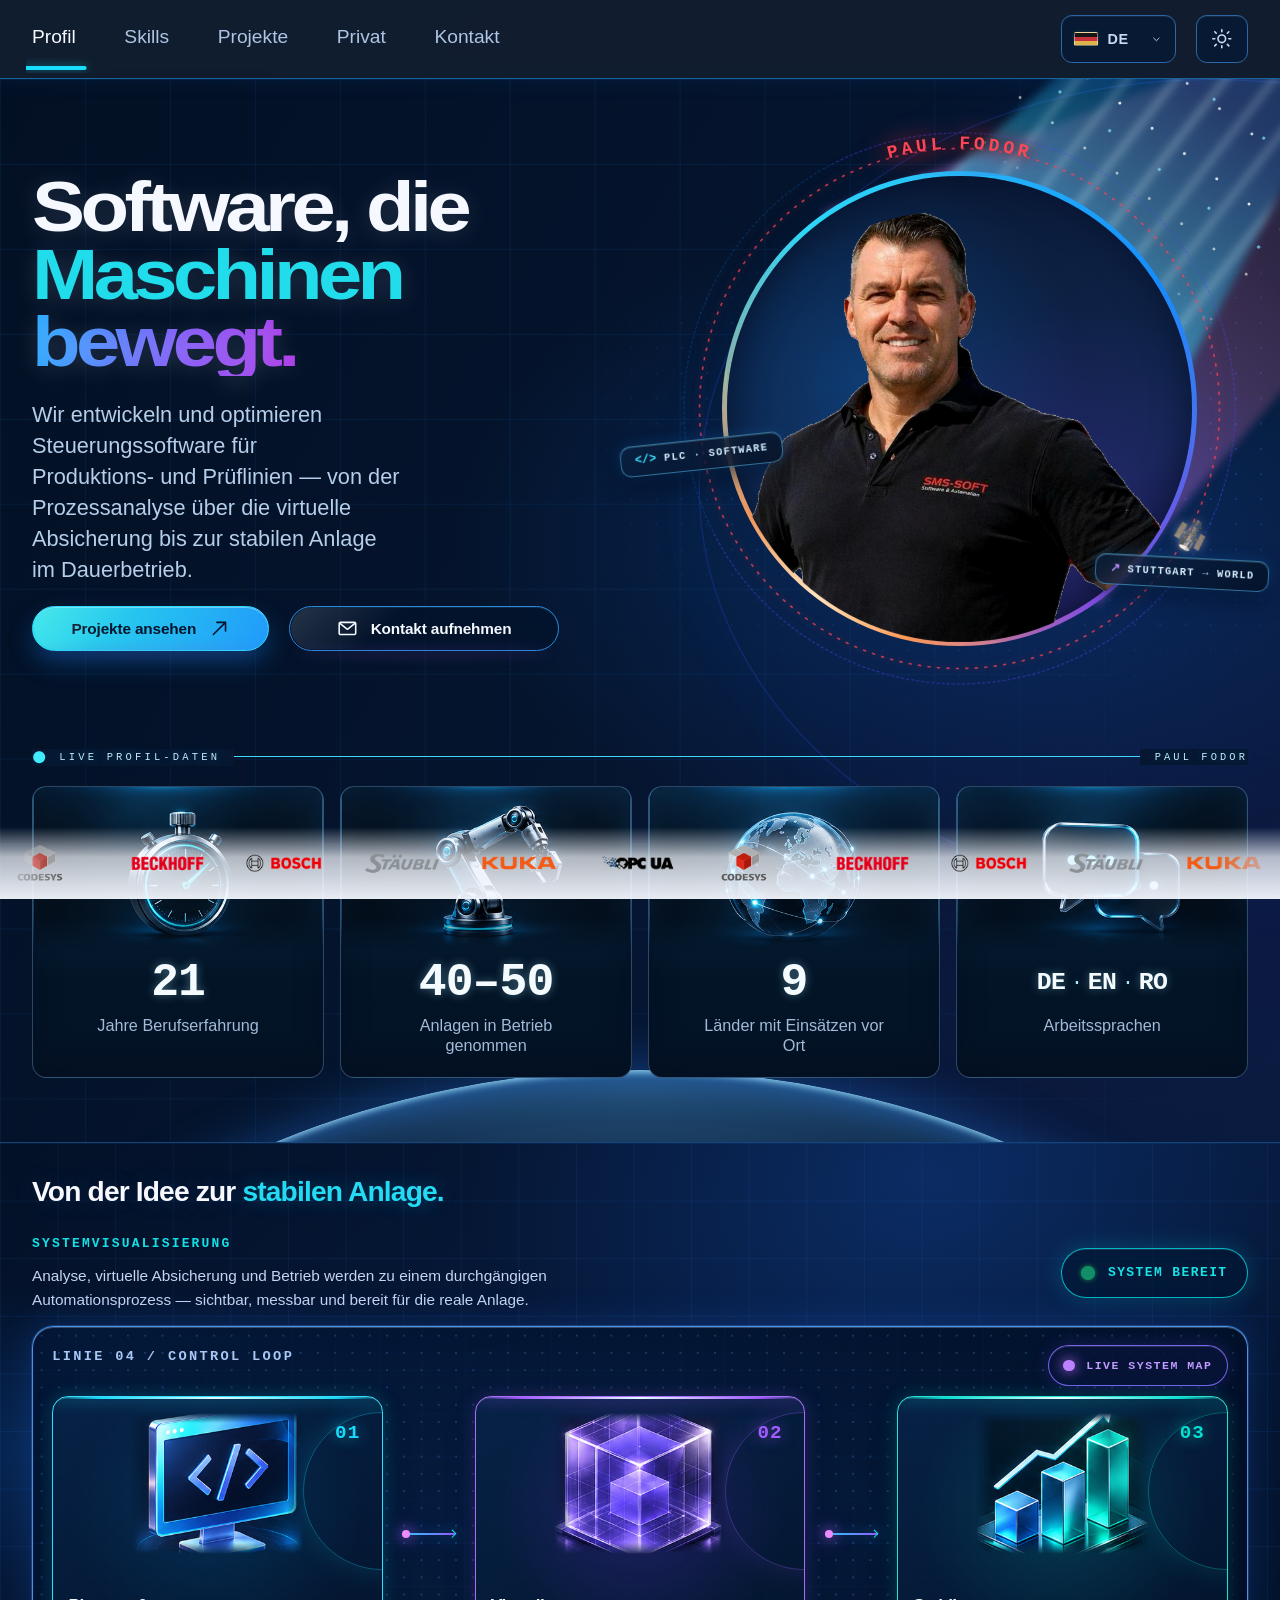
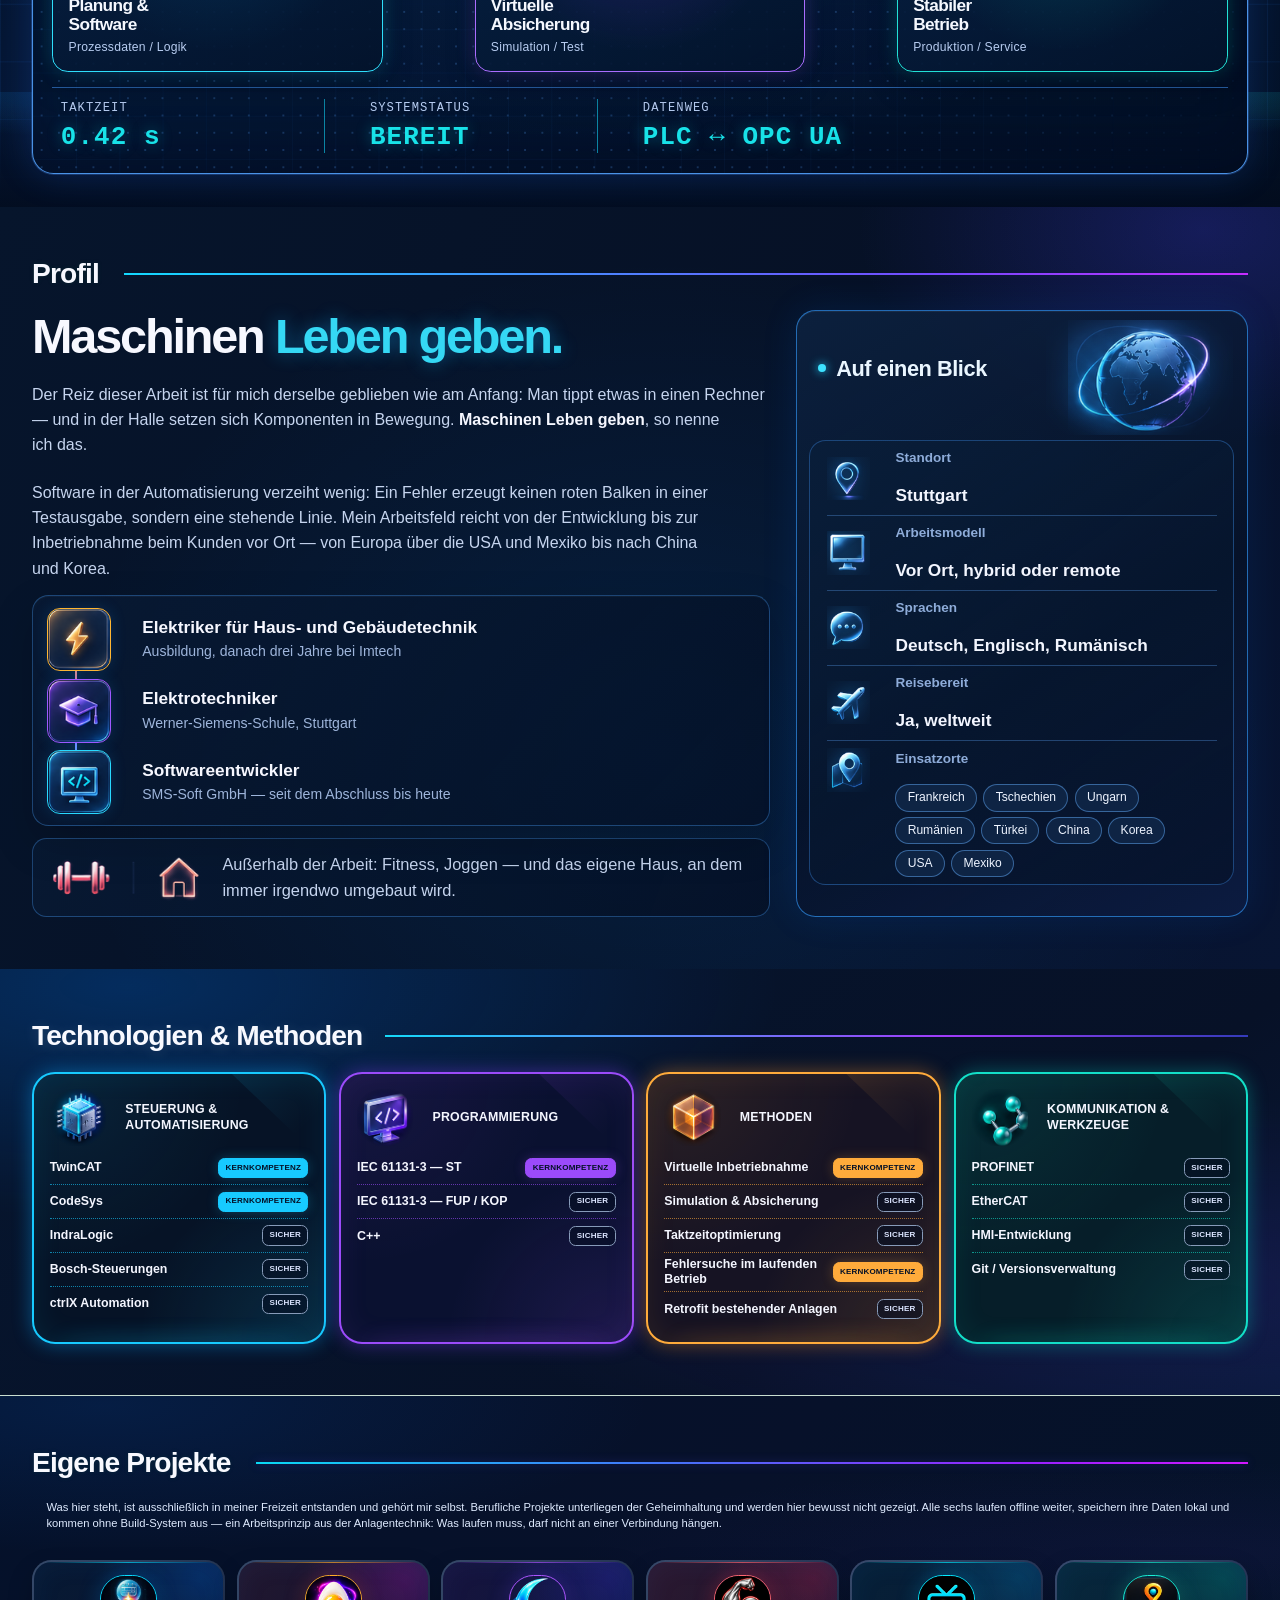
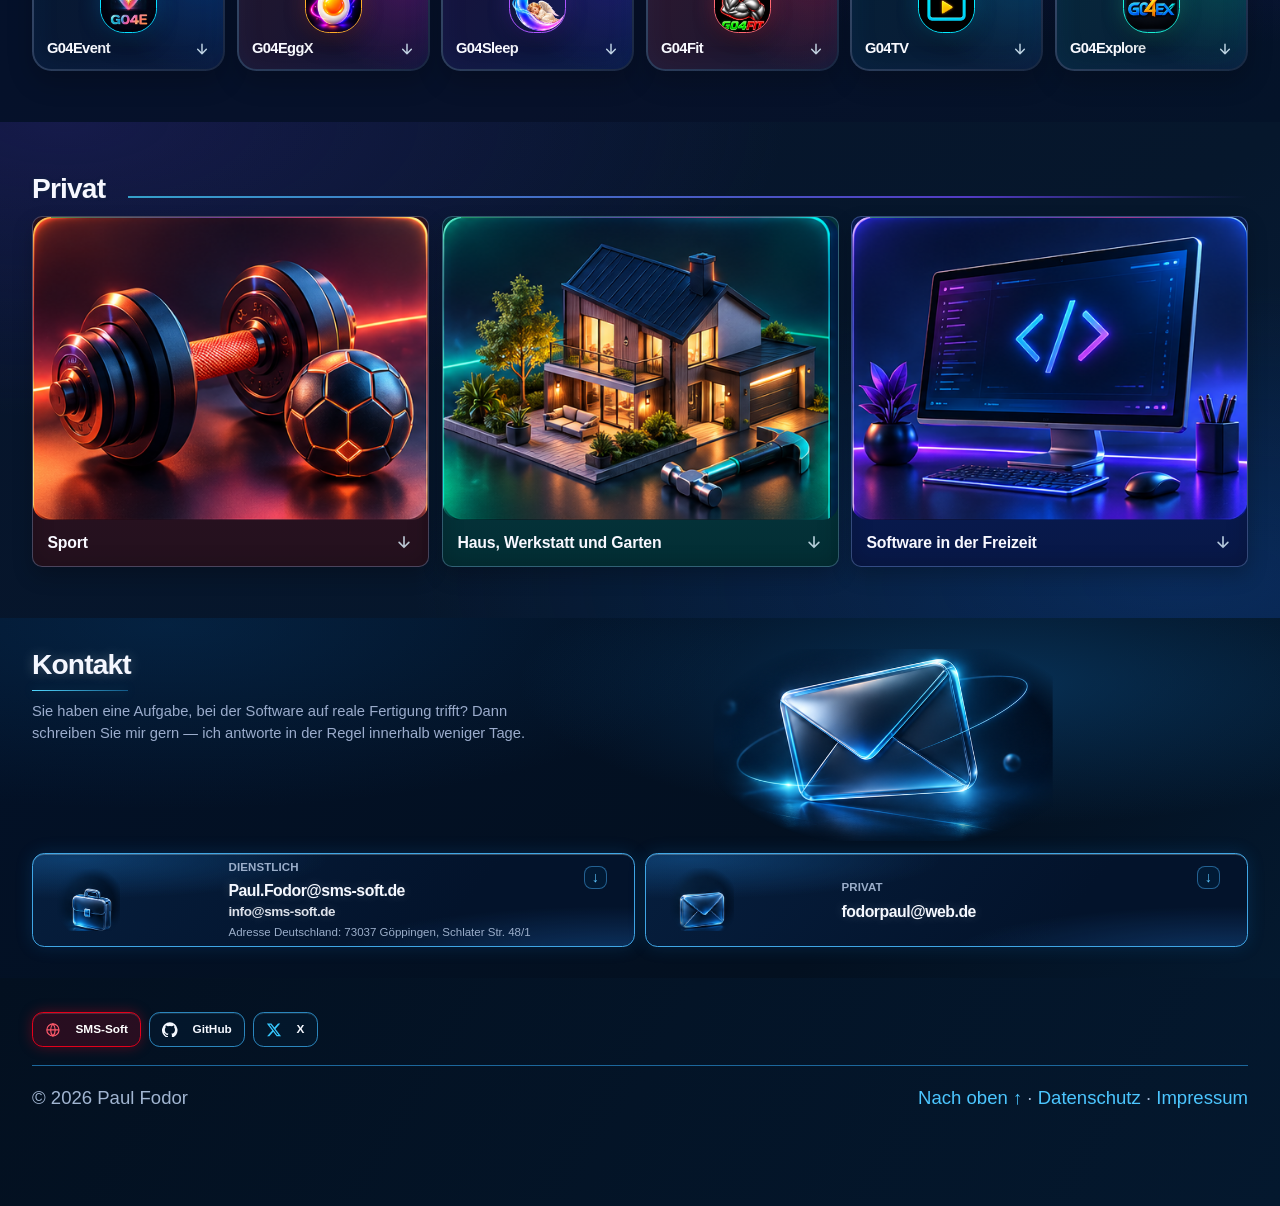
==== commit 8b50581c: "Real NASA asteroid and Hubble photos in the comet tail and on the name orbit - Asteroids: cut-out pu" ====
--- a/index.html
+++ b/index.html
@@ -194,6 +194,7 @@
           <span class="hero__comet-ion"></span>
         </span>
         <span class="hero__comet-sparks" aria-hidden="true"></span>
+        <span class="hero__comet-rocks" aria-hidden="true"><span></span><span></span><span></span><span></span><span></span><span></span><span></span><span></span></span>
         <span class="hero__comet-code" aria-hidden="true">
           <span>0110 1001</span>
           <span>TwinCAT</span>
@@ -218,6 +219,7 @@
             <circle class="hero__name-track" cx="50" cy="50" r="46.5"/>
             <text><textPath href="#hero-name-outer-orbit" startOffset="25%" text-anchor="middle">PAUL FODOR</textPath></text>
           </svg>
+          <span class="hero__orbit-sats" aria-hidden="true"><span class="orbit-sat"></span></span>
         </figcaption>
       </figure>
 
--- a/assets/css/future.css
+++ b/assets/css/future.css
@@ -1280,7 +1280,7 @@
   max-width: none; /* globales svg { max-width: 100% } würde die Bahn sonst auf Bildgröße kappen */
   /* Mitte auf der Bildmitte halten (Prozentwerte beziehen sich auf die Bildbreite) */
   margin: calc((100% - var(--orbit)) / 2) 0 0 calc((100% - var(--orbit)) / 2);
-  animation-duration: 38s;
+  animation-duration: 55s;
 }
 .hero__name-track {
   fill: none;
@@ -4769,3 +4769,90 @@
   box-shadow: 0 0 1.2rem rgba(255, 40, 60, .55), inset 0 1px 0 rgba(255, 170, 178, .25);
 }
 :is(#kontakt, .site-footer) .contact-link--sms-soft svg { stroke: #ff5a6b; }
+
+/* Gesteinsbrocken und Asteroiden: fliegen wie die Code-Fragmente aus dem Schweif nach hinten ins All,
+   drehen sich dabei, werden kleiner und blenden aus. Sie tauchen hinter dem Profilbild auf. */
+.hero__comet-rocks {
+  position: absolute;
+  left: 50%;
+  bottom: 50%;
+  z-index: -1;
+  width: 80%;
+  height: 170%;
+  pointer-events: none;
+  transform-origin: 50% 100%;
+  transform: translateX(-50%) rotate(var(--comet-angle));
+  filter: drop-shadow(0 0 .3rem rgba(170, 195, 255, .35));
+}
+.hero__comet-rocks span {
+  position: absolute;
+  bottom: 24%;
+  left: var(--x, 50%);
+  width: calc(var(--s, .6rem) * 1.9);
+  aspect-ratio: 1.1;
+  opacity: 0;
+  background: radial-gradient(circle at 32% 28%, #d3c7b6 0, #93857a 36%, #52483f 70%, #231e1b 100%);
+  clip-path: var(--shape, polygon(50% 0, 78% 12%, 100% 45%, 86% 82%, 52% 100%, 18% 88%, 0 50%, 20% 14%));
+  animation: comet-rock calc(var(--t, 14s) * 1.7) linear var(--d, 0s) infinite;
+}
+.hero__comet-rocks span:nth-child(1) { --x: 12%; --s: clamp(.45rem, .9vw, .8rem);  --t: 15s; --d: -2s;  --spin: 420deg; }
+.hero__comet-rocks span:nth-child(2) { --x: 34%; --s: clamp(.3rem, .6vw, .55rem);  --t: 12s; --d: -7s;  --spin: -540deg; --shape: polygon(30% 0, 70% 6%, 100% 38%, 92% 76%, 60% 100%, 22% 92%, 0 58%, 8% 20%); }
+.hero__comet-rocks span:nth-child(3) { --x: 58%; --s: clamp(.6rem, 1.2vw, 1.1rem); --t: 19s; --d: -11s; --spin: 300deg; --shape: polygon(44% 0, 88% 20%, 100% 60%, 70% 100%, 24% 90%, 0 46%, 14% 12%); }
+.hero__comet-rocks span:nth-child(4) { --x: 78%; --s: clamp(.3rem, .55vw, .5rem);  --t: 11s; --d: -4s;  --spin: -360deg; }
+.hero__comet-rocks span:nth-child(5) { --x: 22%; --s: clamp(.38rem, .75vw, .65rem); --t: 17s; --d: -13s; --spin: 600deg; --shape: polygon(44% 0, 88% 20%, 100% 60%, 70% 100%, 24% 90%, 0 46%, 14% 12%); }
+.hero__comet-rocks span:nth-child(6) { --x: 46%; --s: clamp(.5rem, 1vw, .9rem);   --t: 21s; --d: -16s; --spin: -420deg; --shape: polygon(30% 0, 70% 6%, 100% 38%, 92% 76%, 60% 100%, 22% 92%, 0 58%, 8% 20%); }
+.hero__comet-rocks span:nth-child(7) { --x: 68%; --s: clamp(.28rem, .5vw, .45rem); --t: 13s; --d: -9s;  --spin: 480deg; }
+.hero__comet-rocks span:nth-child(8) { --x: 88%; --s: clamp(.42rem, .85vw, .75rem); --t: 16s; --d: -1s;  --spin: -300deg; --shape: polygon(44% 0, 88% 20%, 100% 60%, 70% 100%, 24% 90%, 0 46%, 14% 12%); }
+
+@keyframes comet-rock {
+  0%   { bottom: 24%;  opacity: 0;   scale: 1;   rotate: 0deg; }
+  5%   { opacity: .95; }
+  30%  { opacity: .8; }
+  38%  { bottom: 112%; opacity: 0;   scale: .4;  rotate: var(--spin, 360deg); }
+  100% { bottom: 112%; opacity: 0;   scale: .4;  rotate: var(--spin, 360deg); }
+}
+@media (max-width: 40em) {
+  .hero__comet-rocks { height: 125%; }
+}
+
+/* Echte Asteroidenfotos statt gezeichneter Brocken (freigestellt aus gemeinfreien NASA-Aufnahmen):
+   Bennu (NASA/Goddard/University of Arizona, OSIRIS-REx) und 433 Eros (NASA/JPL/JHUAPL, NEAR Shoemaker). */
+.hero__comet-rocks span {
+  width: calc(var(--s, .6rem) * 3);
+  aspect-ratio: var(--ar, 1);
+  background: var(--img) center / contain no-repeat;
+  clip-path: none;
+  filter: brightness(.92) contrast(1.05);
+}
+.hero__comet-rocks span:nth-child(odd)  { --img: url("../img/asteroid-bennu.png"); --ar: 1.047; }
+.hero__comet-rocks span:nth-child(even) { --img: url("../img/asteroid-eros.png");  --ar: .829; }
+.hero__comet-rocks span:nth-child(2n+2) { transform: scaleX(-1); }
+
+/* Satelliten (echte Fotos des Hubble-Weltraumteleskops, NASA/STS-125-Crew) kreisen zusammen mit "PAUL FODOR"
+   auf der äußeren Bahn um das Profilbild. Die Ebene hat genau die Größe der Schriftbahn (--orbit), dreht sich
+   mit derselben Animation und Dauer, und die Satelliten sitzen auf dem Bahnradius (46,5 % der Breite). */
+.hero__orbit-sats {
+  position: absolute;
+  left: calc((100% - var(--orbit)) / 2);
+  top: calc((100% - var(--orbit)) / 2);
+  width: var(--orbit);
+  aspect-ratio: 1;
+  container-type: size;
+  pointer-events: none;
+  animation: name-orbit 70s linear infinite reverse; /* gegen die Schrift: andere Richtung, anderes Tempo */
+}
+.orbit-sat {
+  position: absolute;
+  left: 50%;
+  top: 50%;
+  width: var(--w, clamp(2.6rem, 4.4vw, 4rem));
+  aspect-ratio: var(--ar, 1.6);
+  background: var(--img) center / contain no-repeat;
+  transform-origin: 0 0;
+  transform: rotate(var(--a, 0deg)) translateY(-46.5cqw) translate(-50%, -50%);
+  filter: drop-shadow(0 0 .35rem rgba(190, 215, 255, .45));
+}
+.orbit-sat:nth-child(1) { --img: url("../img/satellite-hubble-1.png"); --ar: 1.6; --a: 120deg; --w: clamp(2.6rem, 4.4vw, 4rem); }
+@media (max-width: 40em) {
+  .orbit-sat:nth-child(1) { --w: clamp(2.3rem, 9.5vw, 3.1rem); }
+}
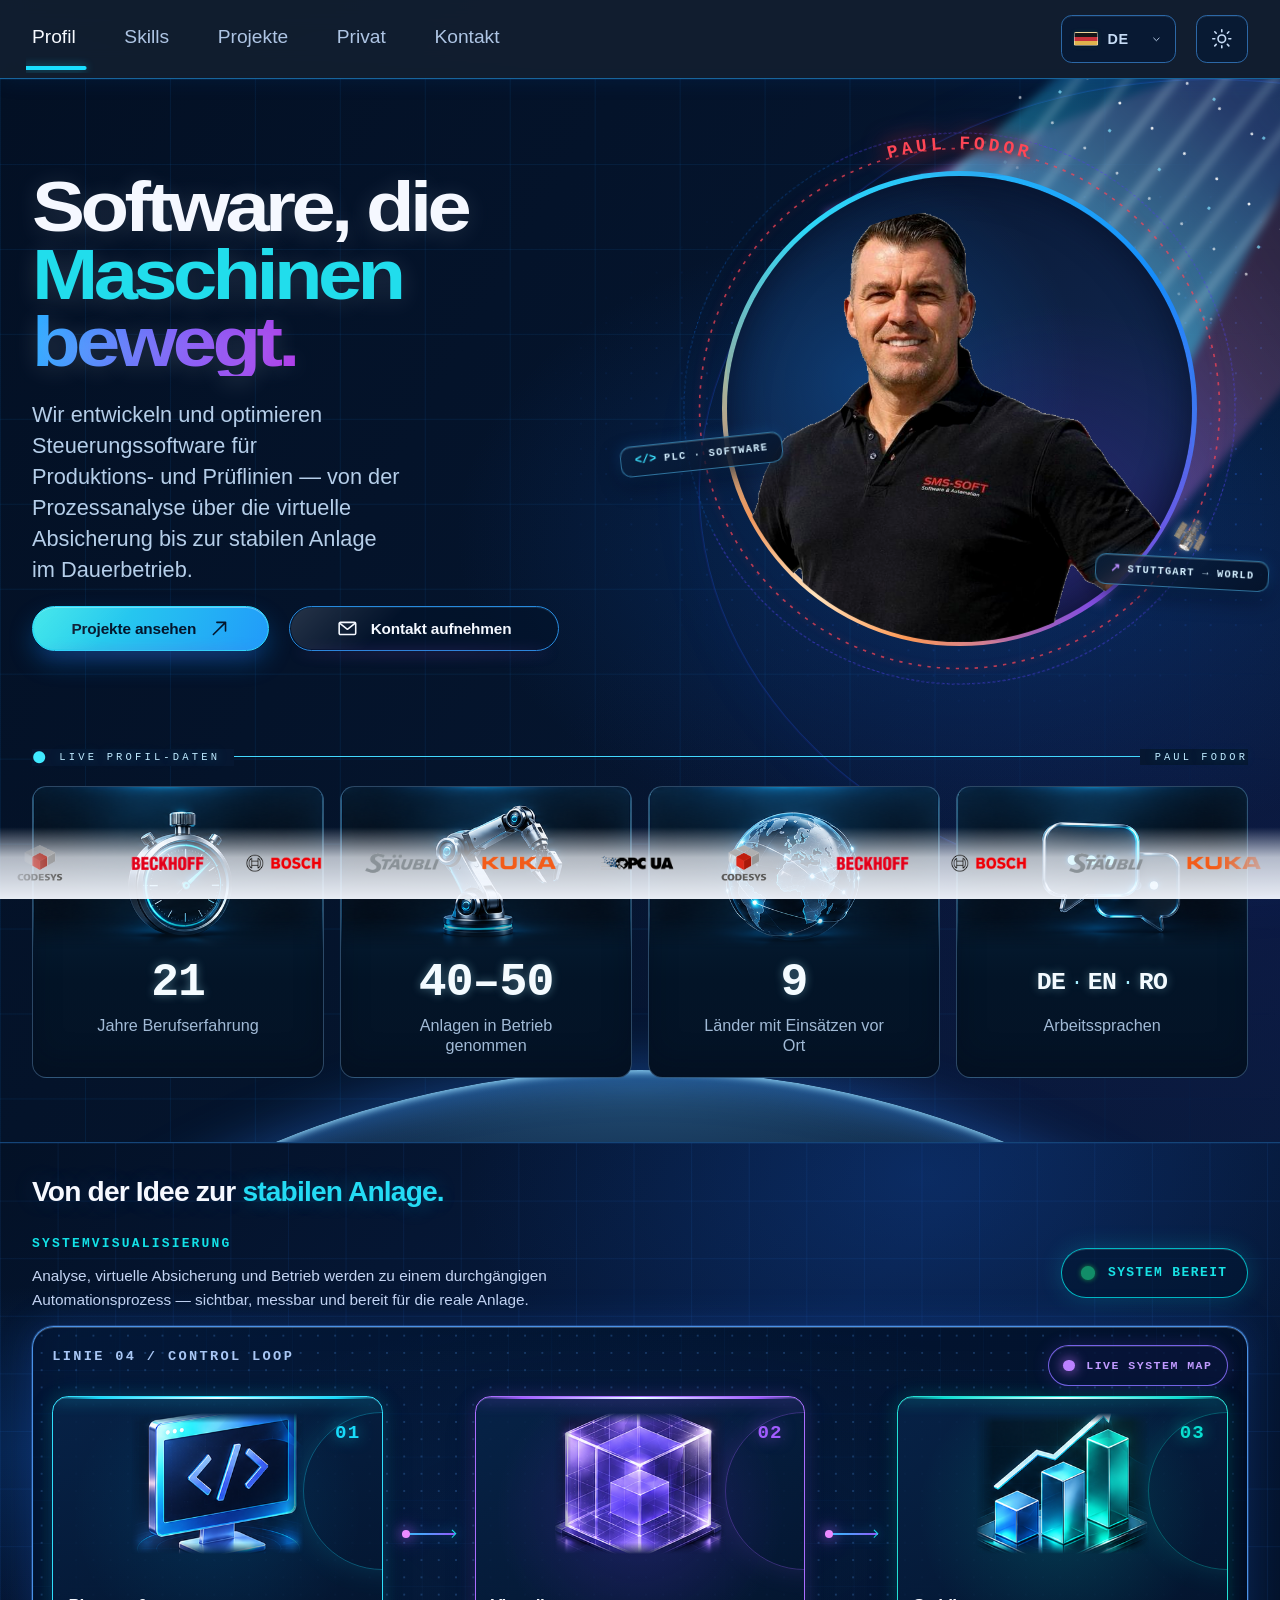
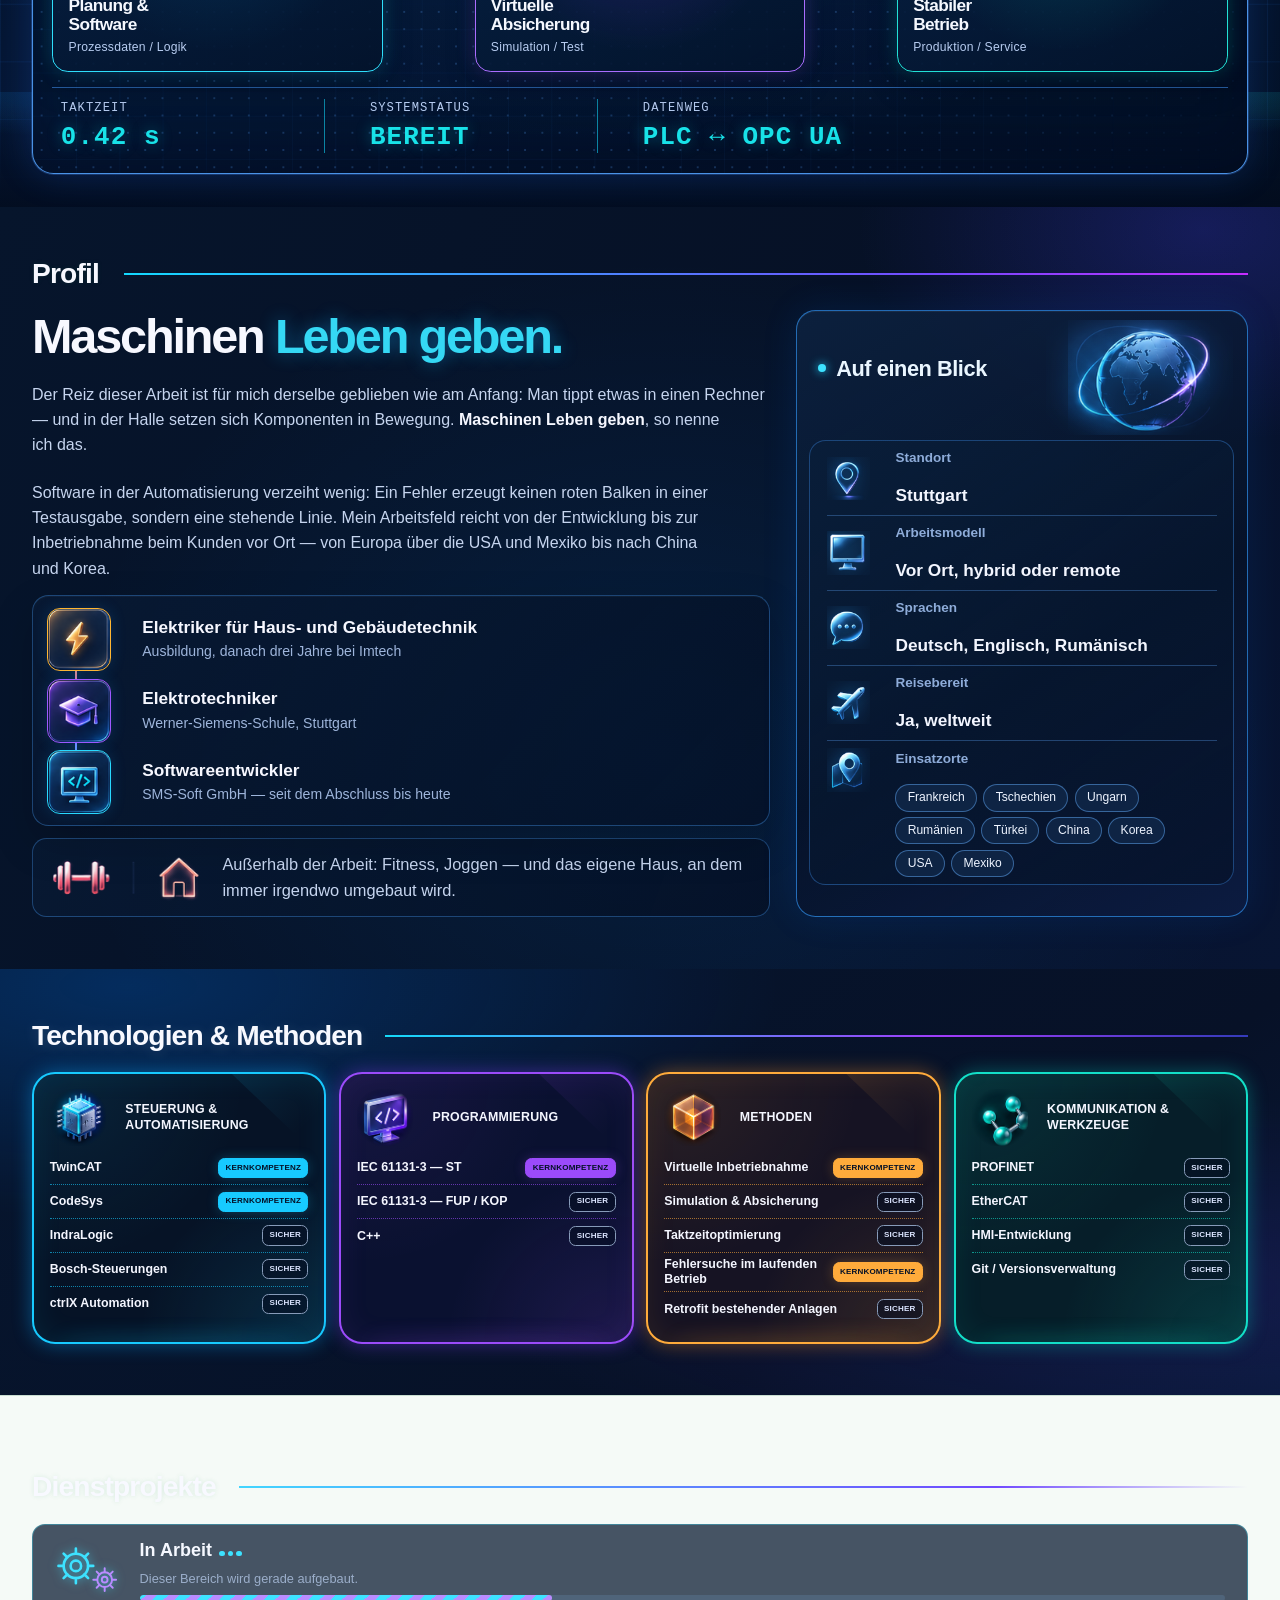
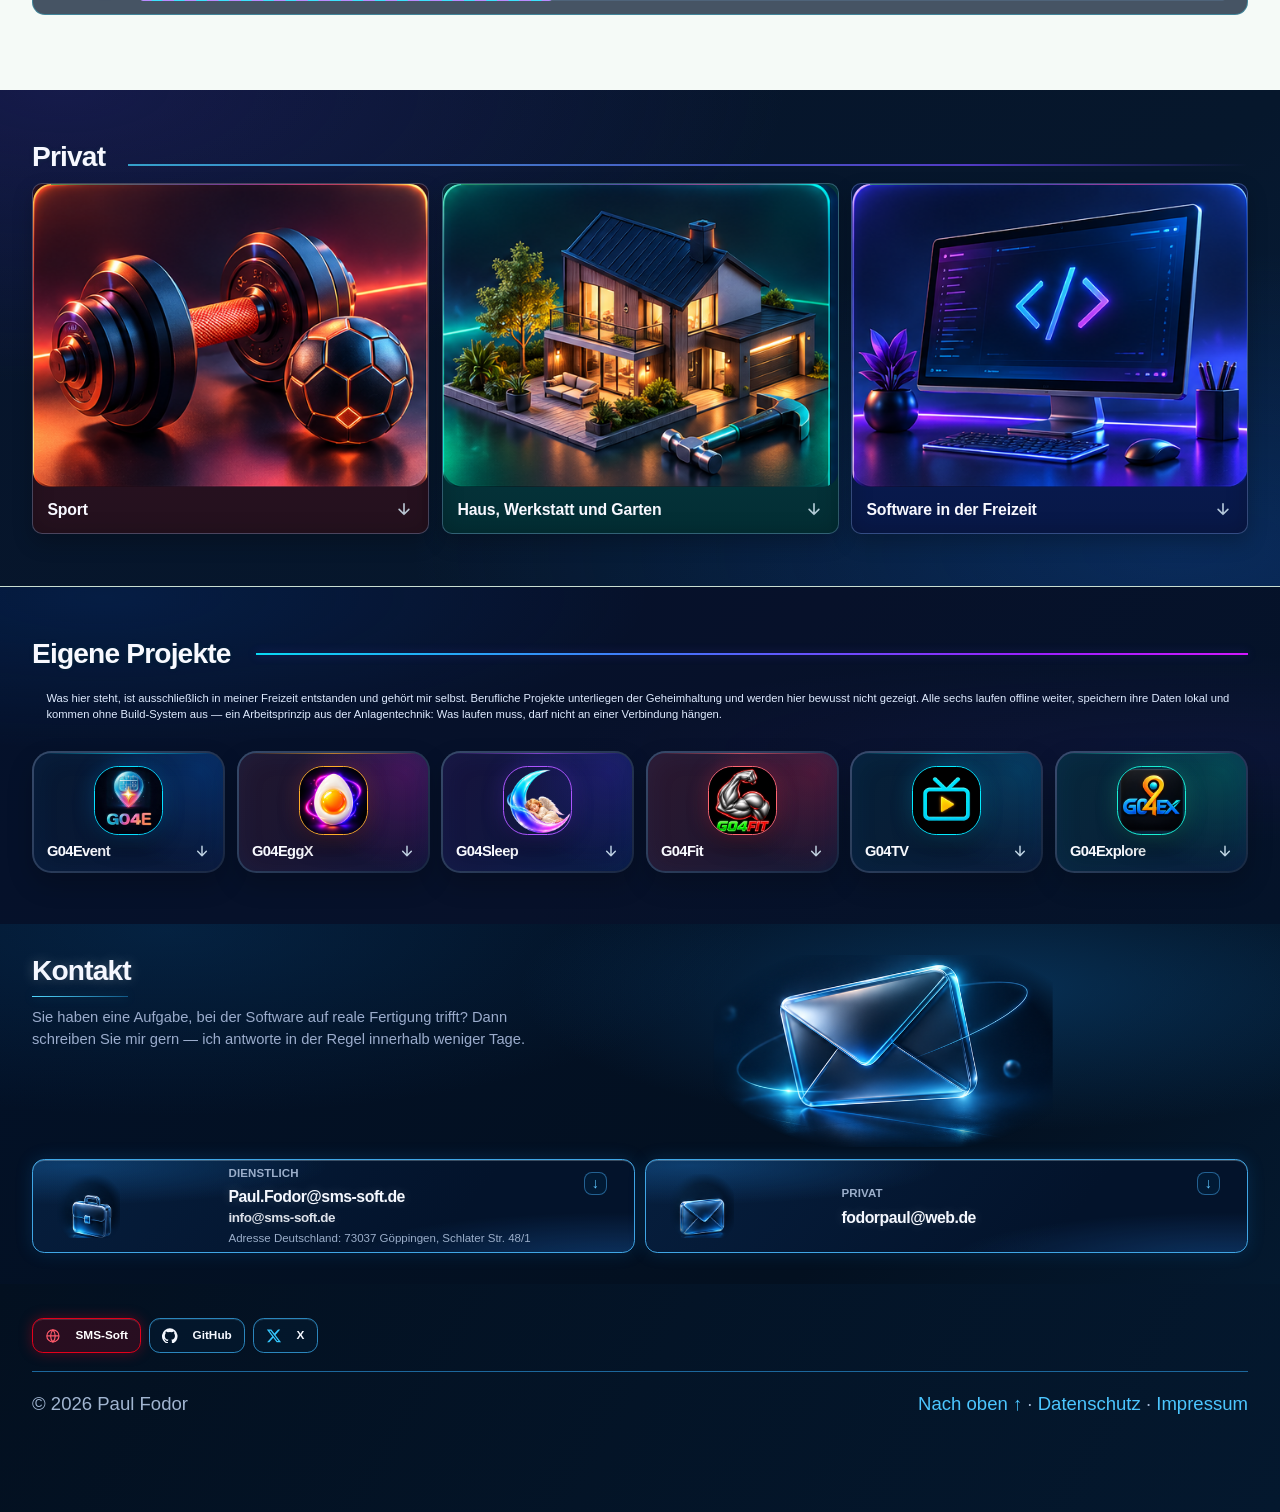
==== commit ff81f2d6: "Contact form opens under the clicked mail card, larger project icons, Eigene Projekte below Privat, " ====
--- a/index.html
+++ b/index.html
@@ -75,7 +75,7 @@
       <ul class="nav__list">
         <li><a class="nav__link" href="#profil" data-i18n="nav.profile">Profil</a></li>
         <li><a class="nav__link" href="#skills" data-i18n="nav.skills">Skills</a></li>
-        <li><a class="nav__link" href="#projekte" data-i18n="nav.projects">Projekte</a></li>
+        <li><a class="nav__link" href="#dienstprojekte" data-i18n="nav.projects">Projekte</a></li>
         <li><a class="nav__link" href="#privat" data-i18n="nav.private">Privat</a></li>
         <li><a class="nav__link" href="#kontakt" data-i18n="nav.contact">Kontakt</a></li>
       </ul>
@@ -613,137 +613,31 @@
   </section>
 
 
-  <!-- ===================== 03 PROJEKTE ===================== -->
-  <section class="section projects-section" id="projekte" aria-labelledby="projekte-titel">
+  <!-- ===================== 03 DIENSTPROJEKTE (in Arbeit) ===================== -->
+  <section class="section" id="dienstprojekte" aria-labelledby="dienst-titel">
     <div class="wrap">
 
       <div class="section__head">
-        <h2 class="section__title" id="projekte-titel" data-i18n="sections.projects">Eigene Projekte</h2>
+        <h2 class="section__title" id="dienst-titel" data-i18n="sections.work">Dienstprojekte</h2>
         <span class="section__rule" aria-hidden="true"></span>
       </div>
 
-      <p class="prose card__text projects__intro" data-i18n="projects.intro">
-        Was hier steht, ist ausschließlich in meiner Freizeit entstanden
-        und gehört mir selbst. Berufliche Projekte unterliegen der
-        Geheimhaltung und werden hier bewusst nicht gezeigt.
-        Alle sechs laufen offline weiter, speichern ihre Daten lokal und
-        kommen ohne Build-System aus — ein Arbeitsprinzip aus der
-        Anlagentechnik: Was laufen muss, darf nicht an einer Verbindung
-        hängen.
-      </p>
-
-      <div class="projects">
-
-        <!-- Struktur bewusst gleich für jede Karte: Problem, Lösung,
-             Ergebnis, Technik, Links. Wer drei Karten überfliegt, findet
-             die Information dann immer an derselben Stelle. -->
-
-        <article class="card">
-          <p class="card__kicker">Web-App · PWA</p>
-          <h3 class="card__title">
-            <img class="card__logo" src="assets/img/app-g04event.png" alt="" width="44" height="44" loading="lazy">
-            <a target="_blank" rel="noopener noreferrer" href="https://paulfv.github.io/G04Event/">G04Event</a>
-          </h3>
-
-          <div class="card__body">
-            <p class="card__text" data-i18n="project.event.summary">Veranstaltungskalender mit 300 Terminen aus 24 Ländern, Live-Countdown und Suche. Läuft offline.</p>
-          </div>
-
-          <p class="card__links">
-            <a target="_blank" rel="noopener noreferrer" href="https://paulfv.github.io/G04Event/"><span data-i18n="project.try">Ausprobieren</span></a>
-            <a target="_blank" rel="noopener noreferrer" href="https://github.com/PaulFV/G04Event"><img src="assets/img/github-mark.svg" alt="" aria-hidden="true">GitHub</a>
-          </p>
-        </article>
-
-        <article class="card">
-          <p class="card__kicker">Web-App · PWA</p>
-          <h3 class="card__title">
-            <img class="card__logo" src="assets/img/app-g04eggx.png" alt="" width="44" height="44" loading="lazy">
-            <a target="_blank" rel="noopener noreferrer" href="https://paulfv.github.io/G04EggX/">G04EggX</a>
-          </h3>
-
-          <div class="card__body">
-            <p class="card__text" data-i18n="project.egg.summary">Eier-Timer, der auch bei gesperrtem Bildschirm die richtige Restzeit kennt. Fünf Härtegrade, Alarmtöne, installierbar.</p>
-          </div>
-
-          <p class="card__links">
-            <a target="_blank" rel="noopener noreferrer" href="https://paulfv.github.io/G04EggX/"><span data-i18n="project.try">Ausprobieren</span></a>
-            <a target="_blank" rel="noopener noreferrer" href="https://github.com/PaulFV/G04EggX"><img src="assets/img/github-mark.svg" alt="" aria-hidden="true">GitHub</a>
-          </p>
-        </article>
-
-        <article class="card">
-          <p class="card__kicker">Web-App · PWA</p>
-          <h3 class="card__title">
-            <img class="card__logo" src="assets/img/app-g04sleep.png" alt="" width="44" height="44" loading="lazy">
-            <a target="_blank" rel="noopener noreferrer" href="https://paulfv.github.io/G04Sleep/">G04Sleep</a>
-          </h3>
-
-          <div class="card__body">
-            <p class="card__text" data-i18n="project.sleep.summary">Schlafzyklus-Wecker mit Historie, Statistik und Schlaftagebuch. Alle Daten bleiben lokal im Browser.</p>
-          </div>
-
-          <p class="card__links">
-            <a target="_blank" rel="noopener noreferrer" href="https://paulfv.github.io/G04Sleep/"><span data-i18n="project.try">Ausprobieren</span></a>
-            <a target="_blank" rel="noopener noreferrer" href="https://github.com/PaulFV/G04Sleep"><img src="assets/img/github-mark.svg" alt="" aria-hidden="true">GitHub</a>
-          </p>
-        </article>
-
-        <article class="card">
-          <p class="card__kicker">Web-App · PWA · Desktop</p>
-          <h3 class="card__title">
-            <img class="card__logo" src="assets/img/app-g04fit.png" alt="" width="44" height="44" loading="lazy">
-            <a target="_blank" rel="noopener noreferrer" href="https://paulfv.github.io/G04Fit/">G04Fit</a>
-          </h3>
-
-          <div class="card__body">
-            <p class="card__text" data-i18n="project.fit.summary">Trainingsplaner mit 37 animierten Übungen, Timern und Fortschrittsanalyse. Ohne Konto und Tracking, auch als Desktop-App.</p>
-          </div>
-
-          <p class="card__links">
-            <a target="_blank" rel="noopener noreferrer" href="https://paulfv.github.io/G04Fit/"><span data-i18n="project.try">Ausprobieren</span></a>
-            <a target="_blank" rel="noopener noreferrer" href="https://github.com/PaulFV/G04Fit"><img src="assets/img/github-mark.svg" alt="" aria-hidden="true">GitHub</a>
-          </p>
-        </article>
-
-        <article class="card">
-          <p class="card__kicker">Web-App · PWA</p>
-          <h3 class="card__title">
-            <img class="card__logo" src="assets/img/app-g04tv.png" alt="" width="44" height="44" loading="lazy">
-            <a target="_blank" rel="noopener noreferrer" href="https://paulfv.github.io/G04TV/">G04TV</a>
-          </h3>
-
-          <div class="card__body">
-            <p class="card__text" data-i18n="project.tv.summary">Abspieler für eigene IPTV-Playlisten auf iPhone, Android und Desktop. Ohne Konto und Server, Playlisten bleiben auf dem Gerät.</p>
-          </div>
-
-          <p class="card__links">
-            <a target="_blank" rel="noopener noreferrer" href="https://paulfv.github.io/G04TV/"><span data-i18n="project.try">Ausprobieren</span></a>
-            <a target="_blank" rel="noopener noreferrer" href="https://github.com/PaulFV/G04TV"><img src="assets/img/github-mark.svg" alt="" aria-hidden="true">GitHub</a>
-          </p>
-        </article>
-
-        <article class="card">
-          <p class="card__kicker">Web-App · PWA</p>
-          <h3 class="card__title">
-            <img class="card__logo" src="assets/img/app-g04explore.png" alt="" width="44" height="44" loading="lazy">
-            <a target="_blank" rel="noopener noreferrer" href="https://paulfv.github.io/G04Explore/">G04Explore</a>
-          </h3>
-
-          <div class="card__body">
-            <p class="card__text" data-i18n="project.explore.summary">Persönlicher Speicher und Planer für Lieblingsorte, mit Bewertungen, Notizen und Reise-Listen. Alle Daten bleiben im Browser.</p>
-          </div>
-
-          <p class="card__links">
-            <a target="_blank" rel="noopener noreferrer" href="https://paulfv.github.io/G04Explore/"><span data-i18n="project.try">Ausprobieren</span></a>
-            <a target="_blank" rel="noopener noreferrer" href="https://github.com/PaulFV/G04Explore"><img src="assets/img/github-mark.svg" alt="" aria-hidden="true">GitHub</a>
-          </p>
-        </article>
-
+      <div class="workwip" role="status">
+        <span class="workwip__gears" aria-hidden="true">
+          <svg class="workwip__gear workwip__gear--big" viewBox="0 0 48 48" fill="none" stroke="currentColor" stroke-width="3" stroke-linecap="round"><circle cx="24" cy="24" r="14"/><circle cx="24" cy="24" r="6"/><path d="M24 4v6M24 38v6M4 24h6M38 24h6M9.9 9.9l4.2 4.2M33.9 33.9l4.2 4.2M9.9 38.1l4.2-4.2M33.9 14.1l4.2-4.2"/></svg>
+          <svg class="workwip__gear workwip__gear--small" viewBox="0 0 48 48" fill="none" stroke="currentColor" stroke-width="3.4" stroke-linecap="round"><circle cx="24" cy="24" r="13"/><circle cx="24" cy="24" r="5"/><path d="M24 4v7M24 37v7M4 24h7M37 24h7M9.9 9.9l5 5M33.1 33.1l5 5M9.9 38.1l5-5M33.1 14.9l5-5"/></svg>
+        </span>
+        <span class="workwip__text">
+          <span class="workwip__title"><span data-i18n="work.status">In Arbeit</span><span class="workwip__dots" aria-hidden="true"><i></i><i></i><i></i></span></span>
+          <span class="workwip__note" data-i18n="work.note">Dieser Bereich wird gerade aufgebaut.</span>
+          <span class="workwip__bar" aria-hidden="true"></span>
+        </span>
       </div>
 
     </div>
   </section>
+
+
 
 
   <!-- ===================== 04 KONTAKT ===================== -->
@@ -801,6 +695,138 @@
 
       </div>
 
+
+    </div>
+  </section>
+
+  <!-- ===================== 03 PROJEKTE ===================== -->
+  <section class="section projects-section" id="projekte" aria-labelledby="projekte-titel">
+    <div class="wrap">
+
+      <div class="section__head">
+        <h2 class="section__title" id="projekte-titel" data-i18n="sections.projects">Eigene Projekte</h2>
+        <span class="section__rule" aria-hidden="true"></span>
+      </div>
+
+      <p class="prose card__text projects__intro" data-i18n="projects.intro">
+        Was hier steht, ist ausschließlich in meiner Freizeit entstanden
+        und gehört mir selbst. Berufliche Projekte unterliegen der
+        Geheimhaltung und werden hier bewusst nicht gezeigt.
+        Alle sechs laufen offline weiter, speichern ihre Daten lokal und
+        kommen ohne Build-System aus — ein Arbeitsprinzip aus der
+        Anlagentechnik: Was laufen muss, darf nicht an einer Verbindung
+        hängen.
+      </p>
+
+      <div class="projects">
+
+        <!-- Struktur bewusst gleich für jede Karte: Problem, Lösung,
+             Ergebnis, Technik, Links. Wer drei Karten überfliegt, findet
+             die Information dann immer an derselben Stelle. -->
+
+        <article class="card">
+          <p class="card__kicker">Web-App · PWA</p>
+          <h3 class="card__title">
+            <img class="card__logo" src="assets/img/app-g04event.png" alt="" width="44" height="44" loading="lazy">
+            <a target="_blank" rel="noopener noreferrer" href="https://paulfv.github.io/G04Event/">G04Event</a>
+          </h3>
+
+          <div class="card__body">
+            <p class="card__text" data-i18n="project.event.summary">Veranstaltungskalender mit 300 Terminen aus 24 Ländern, Live-Countdown und Suche. Läuft offline.</p>
+          </div>
+
+          <p class="card__links">
+            <a target="_blank" rel="noopener noreferrer" href="https://paulfv.github.io/G04Event/"><span data-i18n="project.try">Ausprobieren</span></a>
+            <a target="_blank" rel="noopener noreferrer" href="https://github.com/PaulFV/G04Event"><img src="assets/img/github-mark.svg" alt="" aria-hidden="true">GitHub</a>
+          </p>
+        </article>
+
+        <article class="card">
+          <p class="card__kicker">Web-App · PWA</p>
+          <h3 class="card__title">
+            <img class="card__logo" src="assets/img/app-g04eggx.png" alt="" width="44" height="44" loading="lazy">
+            <a target="_blank" rel="noopener noreferrer" href="https://paulfv.github.io/G04EggX/">G04EggX</a>
+          </h3>
+
+          <div class="card__body">
+            <p class="card__text" data-i18n="project.egg.summary">Eier-Timer, der auch bei gesperrtem Bildschirm die richtige Restzeit kennt. Fünf Härtegrade, Alarmtöne, installierbar.</p>
+          </div>
+
+          <p class="card__links">
+            <a target="_blank" rel="noopener noreferrer" href="https://paulfv.github.io/G04EggX/"><span data-i18n="project.try">Ausprobieren</span></a>
+            <a target="_blank" rel="noopener noreferrer" href="https://github.com/PaulFV/G04EggX"><img src="assets/img/github-mark.svg" alt="" aria-hidden="true">GitHub</a>
+          </p>
+        </article>
+
+        <article class="card">
+          <p class="card__kicker">Web-App · PWA</p>
+          <h3 class="card__title">
+            <img class="card__logo" src="assets/img/app-g04sleep.png" alt="" width="44" height="44" loading="lazy">
+            <a target="_blank" rel="noopener noreferrer" href="https://paulfv.github.io/G04Sleep/">G04Sleep</a>
+          </h3>
+
+          <div class="card__body">
+            <p class="card__text" data-i18n="project.sleep.summary">Schlafzyklus-Wecker mit Historie, Statistik und Schlaftagebuch. Alle Daten bleiben lokal im Browser.</p>
+          </div>
+
+          <p class="card__links">
+            <a target="_blank" rel="noopener noreferrer" href="https://paulfv.github.io/G04Sleep/"><span data-i18n="project.try">Ausprobieren</span></a>
+            <a target="_blank" rel="noopener noreferrer" href="https://github.com/PaulFV/G04Sleep"><img src="assets/img/github-mark.svg" alt="" aria-hidden="true">GitHub</a>
+          </p>
+        </article>
+
+        <article class="card">
+          <p class="card__kicker">Web-App · PWA · Desktop</p>
+          <h3 class="card__title">
+            <img class="card__logo" src="assets/img/app-g04fit.png" alt="" width="44" height="44" loading="lazy">
+            <a target="_blank" rel="noopener noreferrer" href="https://paulfv.github.io/G04Fit/">G04Fit</a>
+          </h3>
+
+          <div class="card__body">
+            <p class="card__text" data-i18n="project.fit.summary">Trainingsplaner mit 37 animierten Übungen, Timern und Fortschrittsanalyse. Ohne Konto und Tracking, auch als Desktop-App.</p>
+          </div>
+
+          <p class="card__links">
+            <a target="_blank" rel="noopener noreferrer" href="https://paulfv.github.io/G04Fit/"><span data-i18n="project.try">Ausprobieren</span></a>
+            <a target="_blank" rel="noopener noreferrer" href="https://github.com/PaulFV/G04Fit"><img src="assets/img/github-mark.svg" alt="" aria-hidden="true">GitHub</a>
+          </p>
+        </article>
+
+        <article class="card">
+          <p class="card__kicker">Web-App · PWA</p>
+          <h3 class="card__title">
+            <img class="card__logo" src="assets/img/app-g04tv.png" alt="" width="44" height="44" loading="lazy">
+            <a target="_blank" rel="noopener noreferrer" href="https://paulfv.github.io/G04TV/">G04TV</a>
+          </h3>
+
+          <div class="card__body">
+            <p class="card__text" data-i18n="project.tv.summary">Abspieler für eigene IPTV-Playlisten auf iPhone, Android und Desktop. Ohne Konto und Server, Playlisten bleiben auf dem Gerät.</p>
+          </div>
+
+          <p class="card__links">
+            <a target="_blank" rel="noopener noreferrer" href="https://paulfv.github.io/G04TV/"><span data-i18n="project.try">Ausprobieren</span></a>
+            <a target="_blank" rel="noopener noreferrer" href="https://github.com/PaulFV/G04TV"><img src="assets/img/github-mark.svg" alt="" aria-hidden="true">GitHub</a>
+          </p>
+        </article>
+
+        <article class="card">
+          <p class="card__kicker">Web-App · PWA</p>
+          <h3 class="card__title">
+            <img class="card__logo" src="assets/img/app-g04explore.png" alt="" width="44" height="44" loading="lazy">
+            <a target="_blank" rel="noopener noreferrer" href="https://paulfv.github.io/G04Explore/">G04Explore</a>
+          </h3>
+
+          <div class="card__body">
+            <p class="card__text" data-i18n="project.explore.summary">Persönlicher Speicher und Planer für Lieblingsorte, mit Bewertungen, Notizen und Reise-Listen. Alle Daten bleiben im Browser.</p>
+          </div>
+
+          <p class="card__links">
+            <a target="_blank" rel="noopener noreferrer" href="https://paulfv.github.io/G04Explore/"><span data-i18n="project.try">Ausprobieren</span></a>
+            <a target="_blank" rel="noopener noreferrer" href="https://github.com/PaulFV/G04Explore"><img src="assets/img/github-mark.svg" alt="" aria-hidden="true">GitHub</a>
+          </p>
+        </article>
+
+      </div>
 
     </div>
   </section>
--- a/assets/css/future.css
+++ b/assets/css/future.css
@@ -4551,8 +4551,8 @@
   position: static;
   grid-column: 1 / -1;
   justify-self: center;
-  width: 3.1rem;
-  height: 3.1rem;
+  width: 3.7rem;
+  height: 3.7rem;
   margin: 0;
 }
 #projekte .card__title a { pointer-events: none; font-size: inherit; }
@@ -4570,7 +4570,7 @@
 
 @media (min-width: 40.01em) {
   #projekte .card { padding: .9rem .9rem .8rem; }
-  #projekte .card__logo { width: 4rem; height: 4rem; }
+  #projekte .card__logo { width: 4.8rem; height: 4.8rem; }
   #projekte .card__title { font-size: 1.02rem; }
   #projekte .card__title::after { width: 1.15rem; height: 1.15rem; }
 }
@@ -4694,9 +4694,13 @@
 #kontakt .contact__mailrow[data-tone],
 #kontakt .contact__mailrow { cursor: pointer; }
 
+#kontakt .contact__mails { align-items: start; }
+.contact__mailcell { min-width: 0; }
 .contact__form {
   --tone: #3de2ff;
-  max-width: 46rem;
+  container-type: inline-size;
+  width: 100%;
+  max-width: none;
   margin-top: .8rem;
   padding: 1.1rem 1.2rem 1.2rem;
   border: 1.5px solid var(--tone);
@@ -4733,6 +4737,8 @@
 
 @media (max-width: 40em) {
   .contact__form { padding: .9rem; }
+}
+@container (max-width: 30rem) {
   .contact__form-grid { grid-template-columns: minmax(0, 1fr); }
 }
 
@@ -4856,3 +4862,92 @@
 @media (max-width: 40em) {
   .orbit-sat:nth-child(1) { --w: clamp(2.3rem, 9.5vw, 3.1rem); }
 }
+
+
+/* Dienstprojekte: Platzhalter "In Arbeit" mit laufenden Zahnrädern und Fortschrittsbalken. */
+.workwip {
+  --tone: #3de2ff;
+  display: flex;
+  align-items: center;
+  gap: clamp(.9rem, 2vw, 1.5rem);
+  padding: .9rem clamp(1rem, 2vw, 1.5rem);
+  border: 1.5px solid rgba(61, 226, 255, .35);
+  border-radius: .9rem;
+  background: rgba(4, 20, 44, .72);
+  color: #dff3ff;
+  transition: border-color .25s ease, box-shadow .25s ease;
+}
+.workwip:hover { border-color: var(--tone); box-shadow: 0 0 1.4rem rgba(61, 226, 255, .28); }
+
+.workwip__gears { position: relative; flex: none; width: 4.4rem; height: 3.4rem; color: var(--tone); }
+.workwip__gear { position: absolute; display: block; max-width: none; filter: drop-shadow(0 0 .35rem rgba(61, 226, 255, .55)); }
+.workwip__gear--big { left: 0; top: 0; width: 2.9rem; height: 2.9rem; animation: workwip-spin 9s linear infinite; }
+.workwip__gear--small { right: 0; bottom: 0; width: 1.9rem; height: 1.9rem; color: #b98cff; animation: workwip-spin 6s linear infinite reverse; }
+
+.workwip__text { display: grid; gap: .3rem; flex: 1; min-width: 0; }
+.workwip__title { display: flex; align-items: baseline; gap: .15rem; font-size: clamp(1rem, 1.5vw, 1.25rem); font-weight: 700; color: #f5f8ff; }
+.workwip__dots { display: inline-flex; gap: .22rem; margin-left: .35rem; }
+.workwip__dots i { width: .38rem; height: .38rem; border-radius: 50%; background: var(--tone); animation: workwip-dot 1.2s ease-in-out infinite; }
+.workwip__dots i:nth-child(2) { animation-delay: .2s; }
+.workwip__dots i:nth-child(3) { animation-delay: .4s; }
+.workwip__note { color: #9baeca; font-size: clamp(.78rem, 1vw, .9rem); line-height: 1.4; }
+
+.workwip__bar {
+  position: relative;
+  display: block;
+  height: .42rem;
+  margin-top: .2rem;
+  overflow: hidden;
+  border-radius: 99px;
+  background: rgba(120, 170, 220, .18);
+}
+.workwip__bar::before {
+  content: "";
+  position: absolute;
+  inset: 0 auto 0 0;
+  width: 38%;
+  border-radius: inherit;
+  background: repeating-linear-gradient(-45deg, #3de2ff 0 .55rem, #b98cff .55rem 1.1rem);
+  background-size: 1.55rem 100%;
+  animation: workwip-bar 2.6s ease-in-out infinite alternate, workwip-stripes 1s linear infinite;
+}
+
+@keyframes workwip-spin { to { transform: rotate(360deg); } }
+@keyframes workwip-dot { 0%, 100% { opacity: .25; transform: translateY(0); } 40% { opacity: 1; transform: translateY(-.22rem); } }
+@keyframes workwip-bar { from { transform: translateX(0); } to { transform: translateX(163%); } }
+@keyframes workwip-stripes { to { background-position: 1.55rem 0; } }
+
+@media (max-width: 40em) {
+  .workwip { padding: .75rem .85rem; gap: .8rem; }
+  .workwip__gears { width: 3.6rem; height: 2.9rem; }
+  .workwip__gear--big { width: 2.4rem; height: 2.4rem; }
+  .workwip__gear--small { width: 1.6rem; height: 1.6rem; }
+}
+@media (prefers-reduced-motion: reduce) {
+  .workwip__gear, .workwip__dots i, .workwip__bar::before { animation: none; }
+  .workwip__bar::before { width: 55%; }
+}
+
+/* Dienstprojekte: Kopfbereich wie bei Privat und Eigene Projekte. */
+#dienstprojekte .wrap { width: min(95%, 90rem); max-width: none; }
+#dienstprojekte .section__head {
+  align-items: center;
+  gap: clamp(1rem, 1.8vw, 1.8rem);
+  margin: 0 0 clamp(.85rem, 1.6vw, 1.4rem);
+}
+#dienstprojekte .section__title {
+  flex: 0 0 auto;
+  color: #f8f9ff;
+  font-size: clamp(1.45rem, 2.2vw, 2rem);
+  font-weight: 720;
+  line-height: 1.15;
+  letter-spacing: -.03em;
+}
+#dienstprojekte .section__rule {
+  height: 2px;
+  opacity: 1;
+  background: linear-gradient(90deg, #42d5ff, #7049ff 75%, transparent);
+}
+@media (max-width: 40em) {
+  #dienstprojekte .wrap { width: min(100% - 2rem, 90rem); }
+}
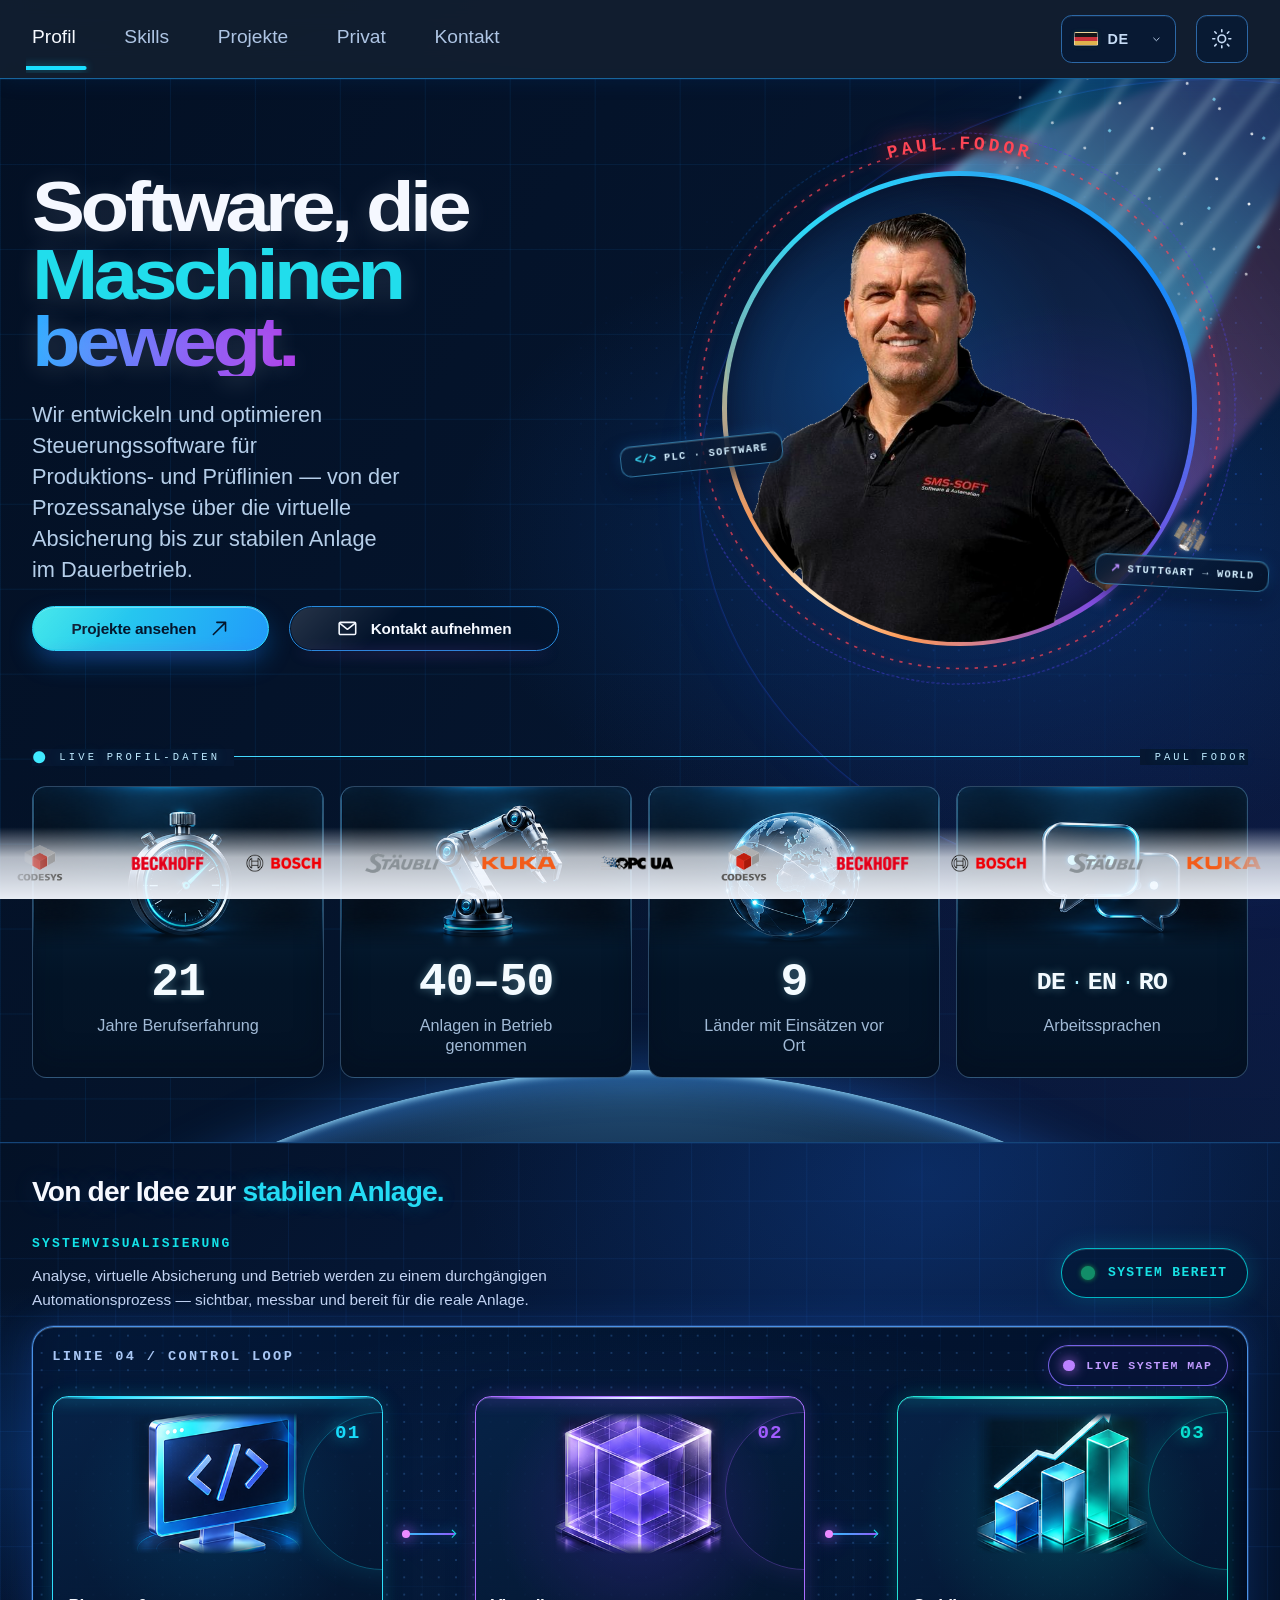
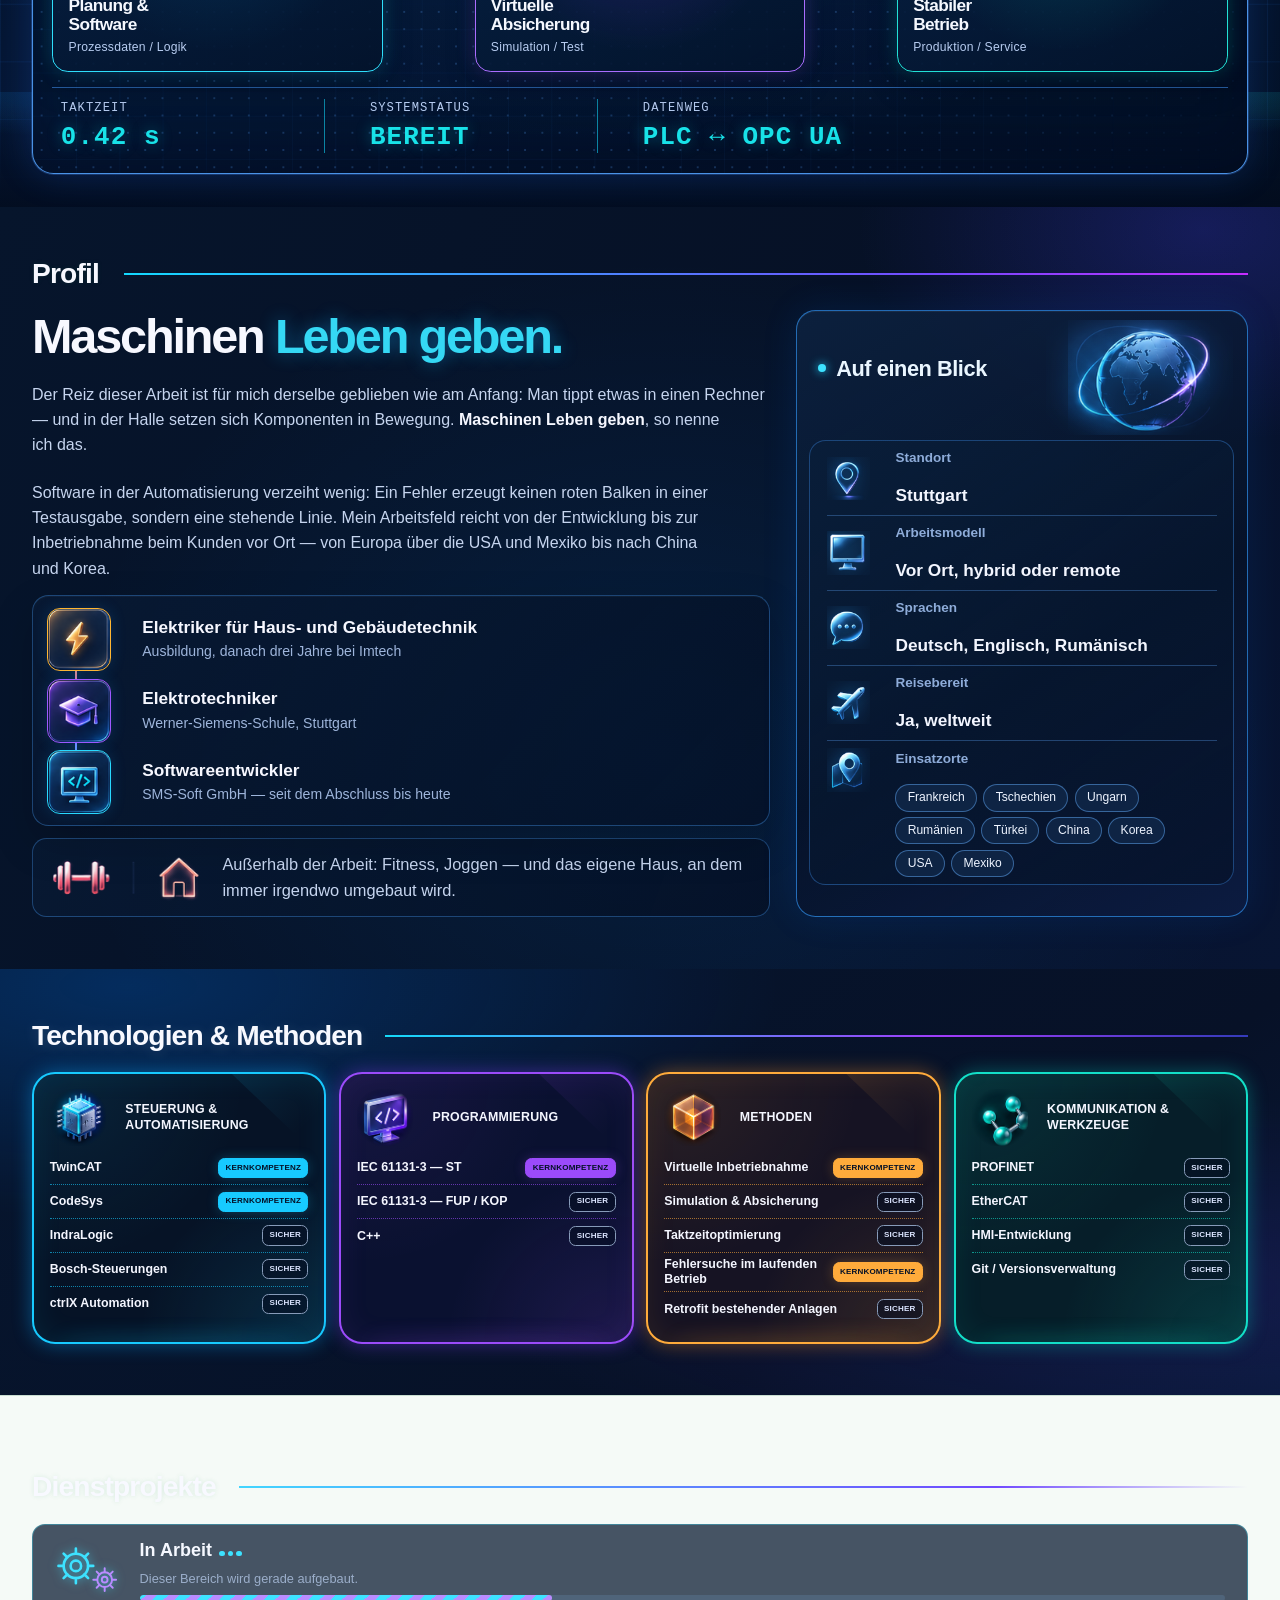
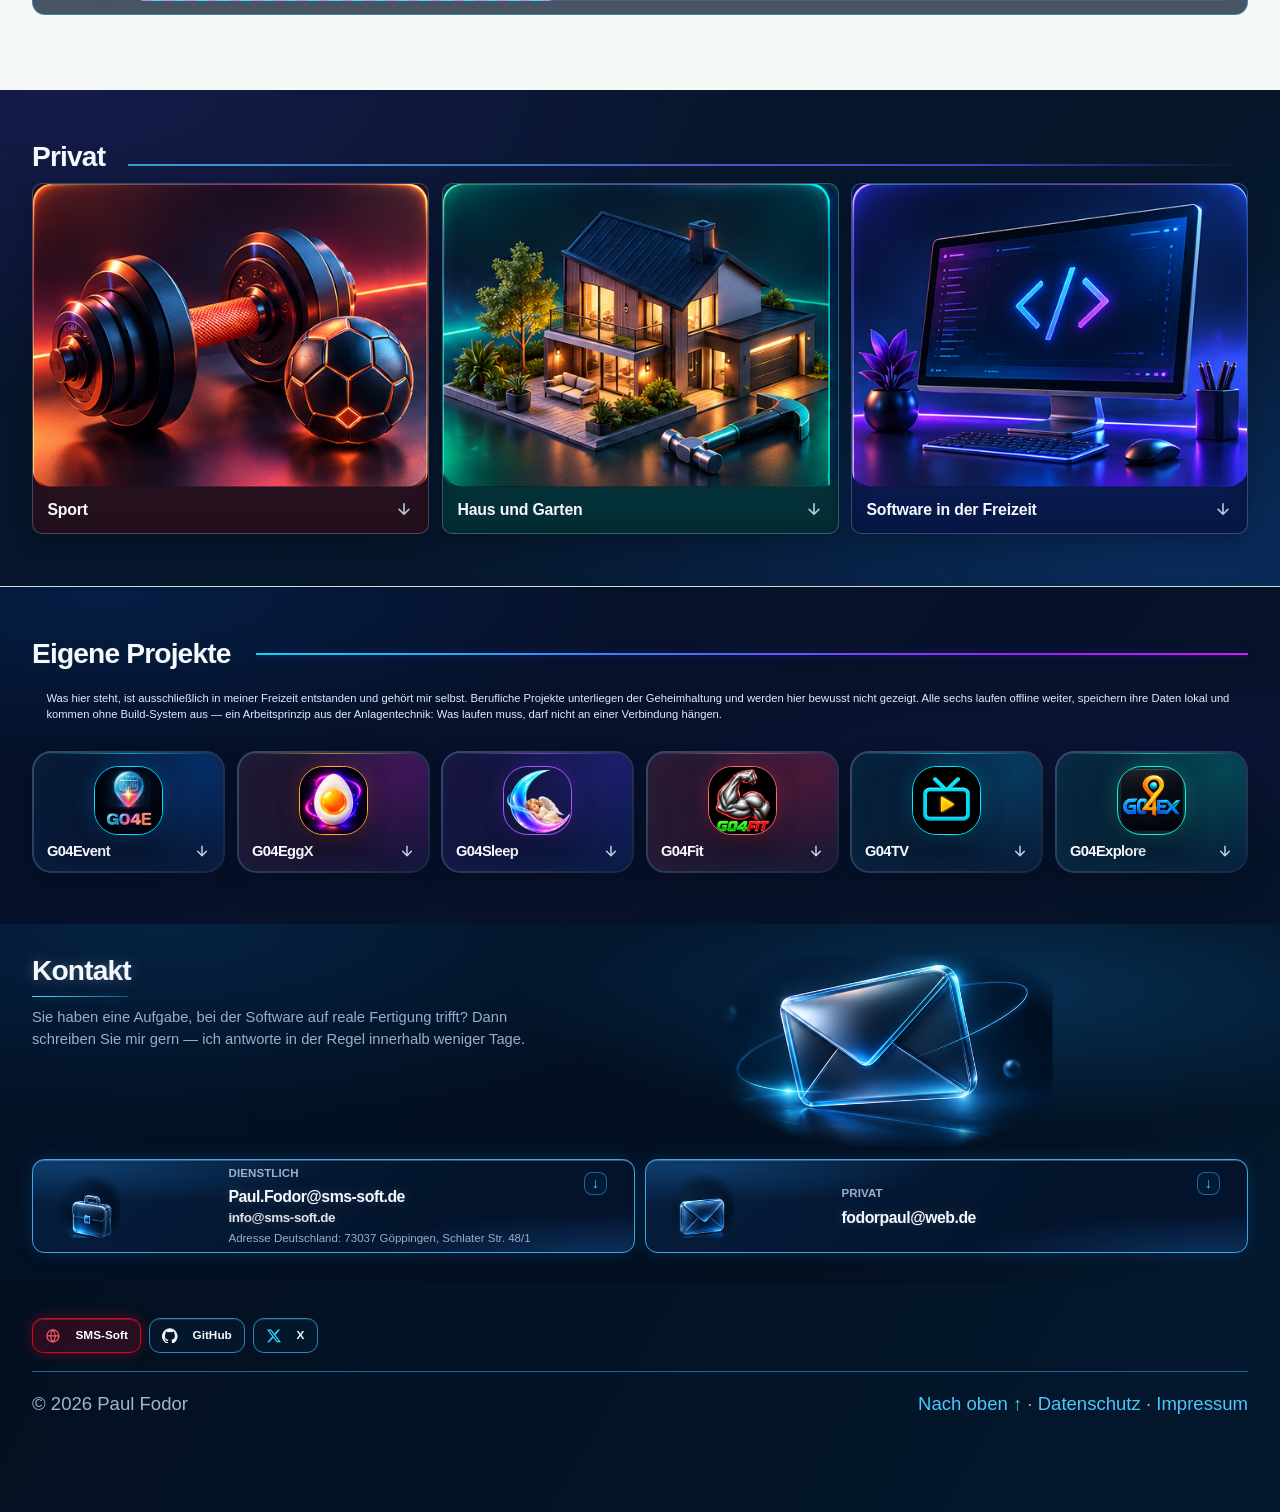
==== commit 3b5f38f0: "Privat tile titled Haus und Garten, nav highlight follows scroll position (short Dienstprojekte sect" ====
--- a/index.html
+++ b/index.html
@@ -669,7 +669,7 @@
         <article class="life__item">
           <div class="life__art life__art--home" aria-hidden="true"></div>
           <div class="life__body">
-            <h3 class="life__title" data-i18n="private.home.title">Haus, Werkstatt und Garten</h3>
+            <h3 class="life__title" data-i18n="private.home.title">Haus und Garten</h3>
             <p data-i18n="private.home.text">
               Am eigenen Haus ist eigentlich immer etwas offen, drinnen wie
               draußen. Reparieren, umbauen, verbessern — was im Beruf
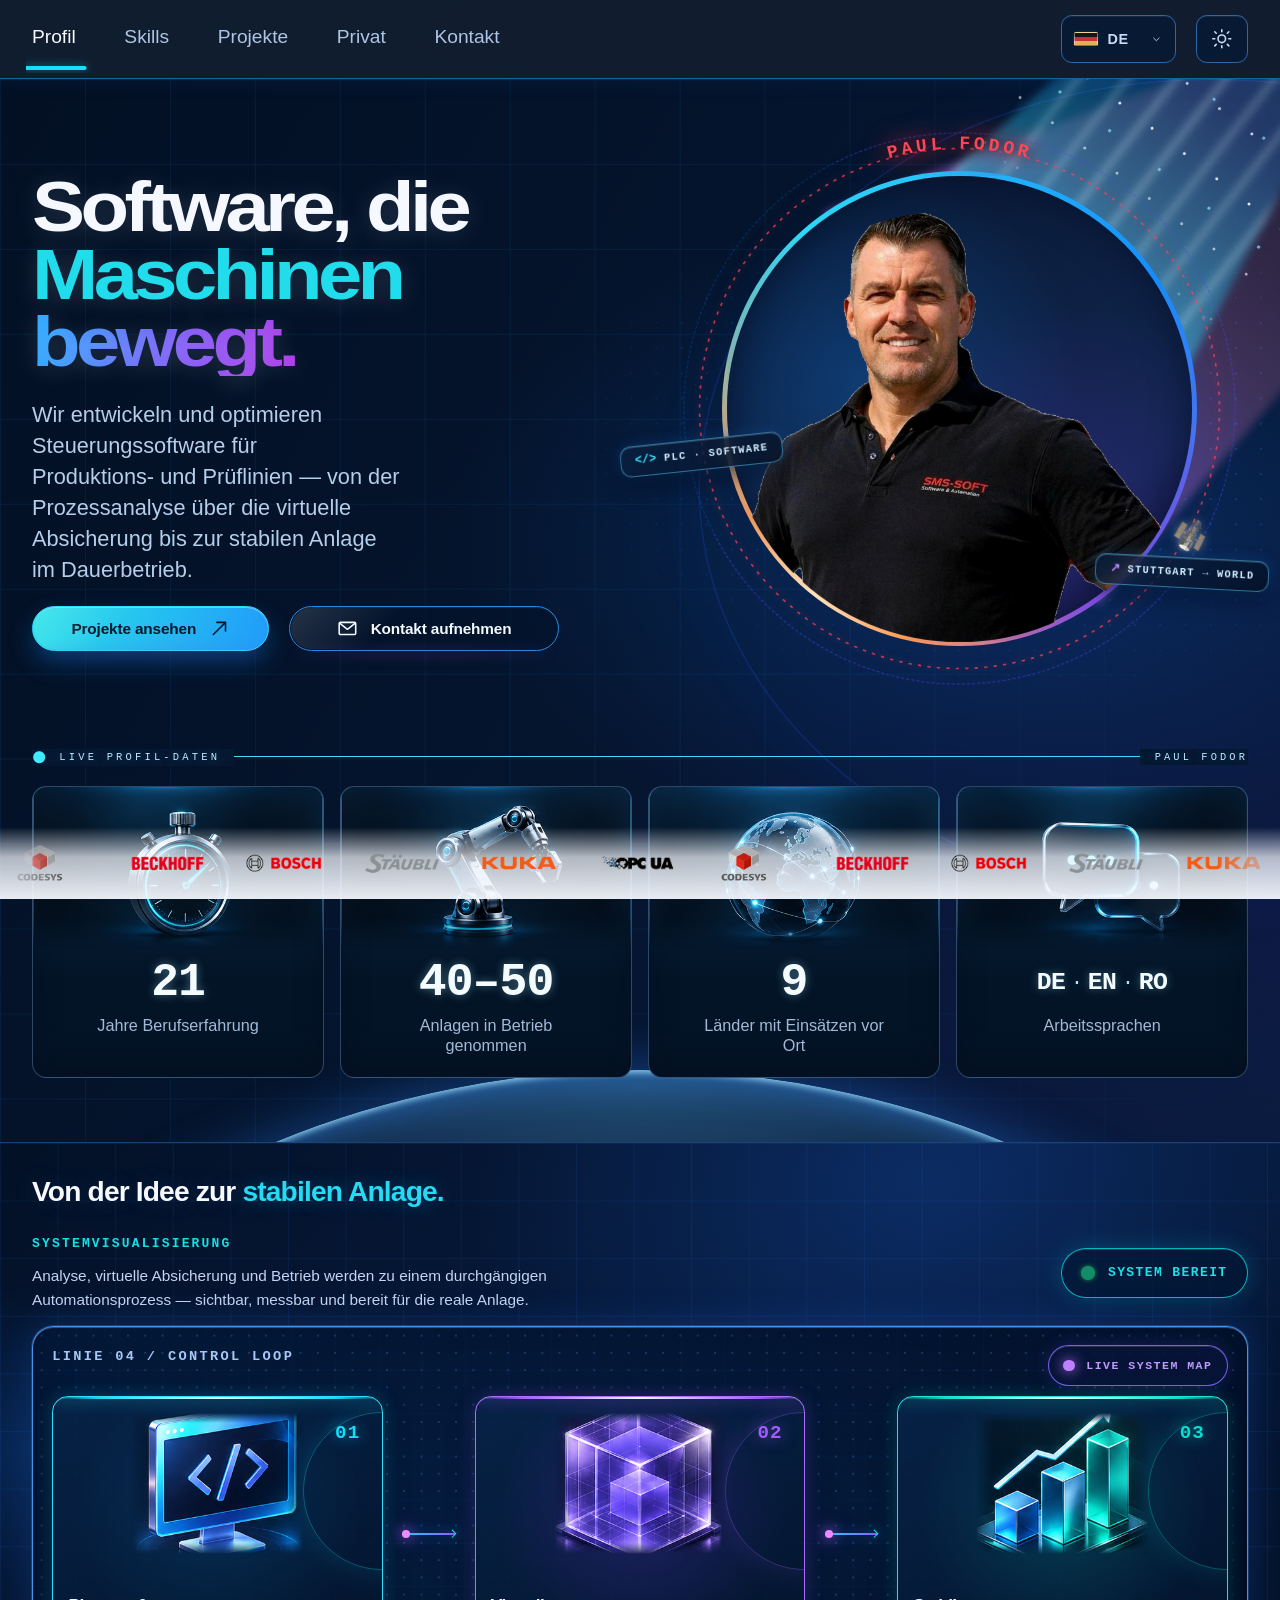
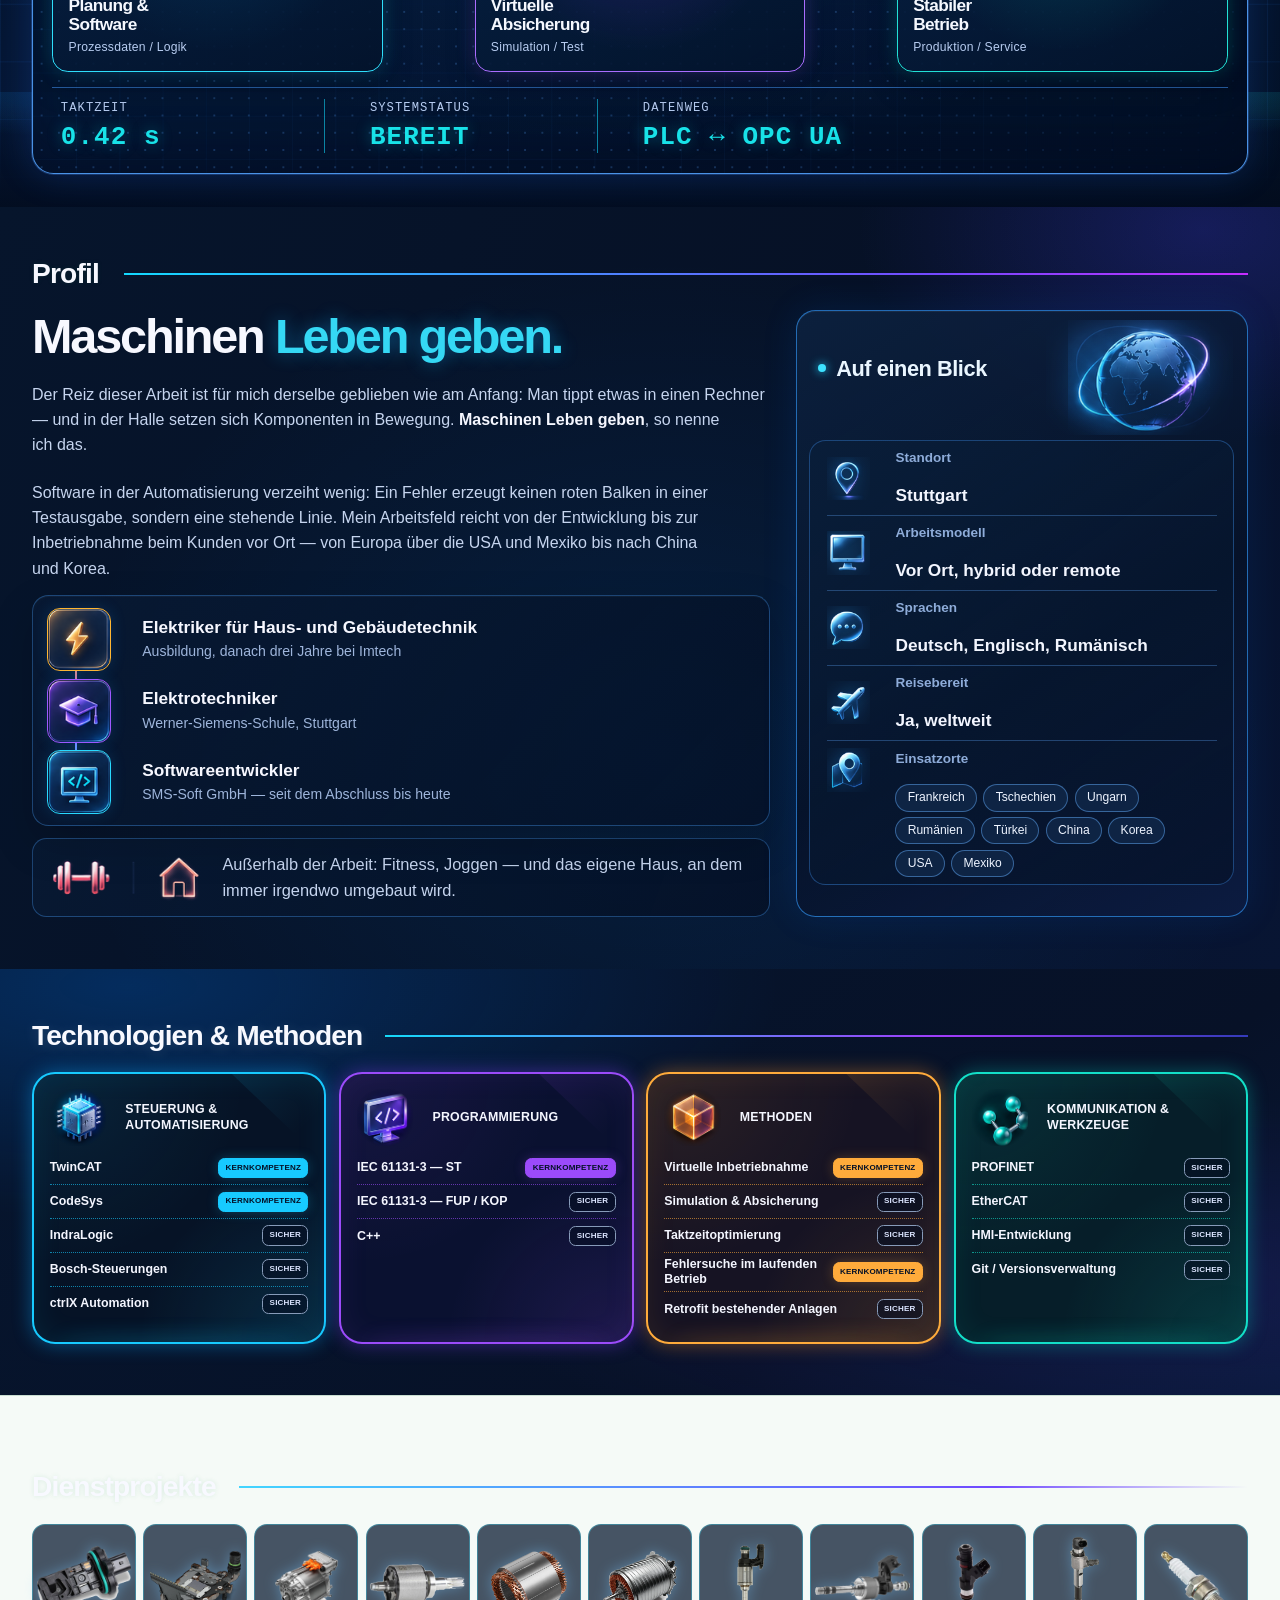
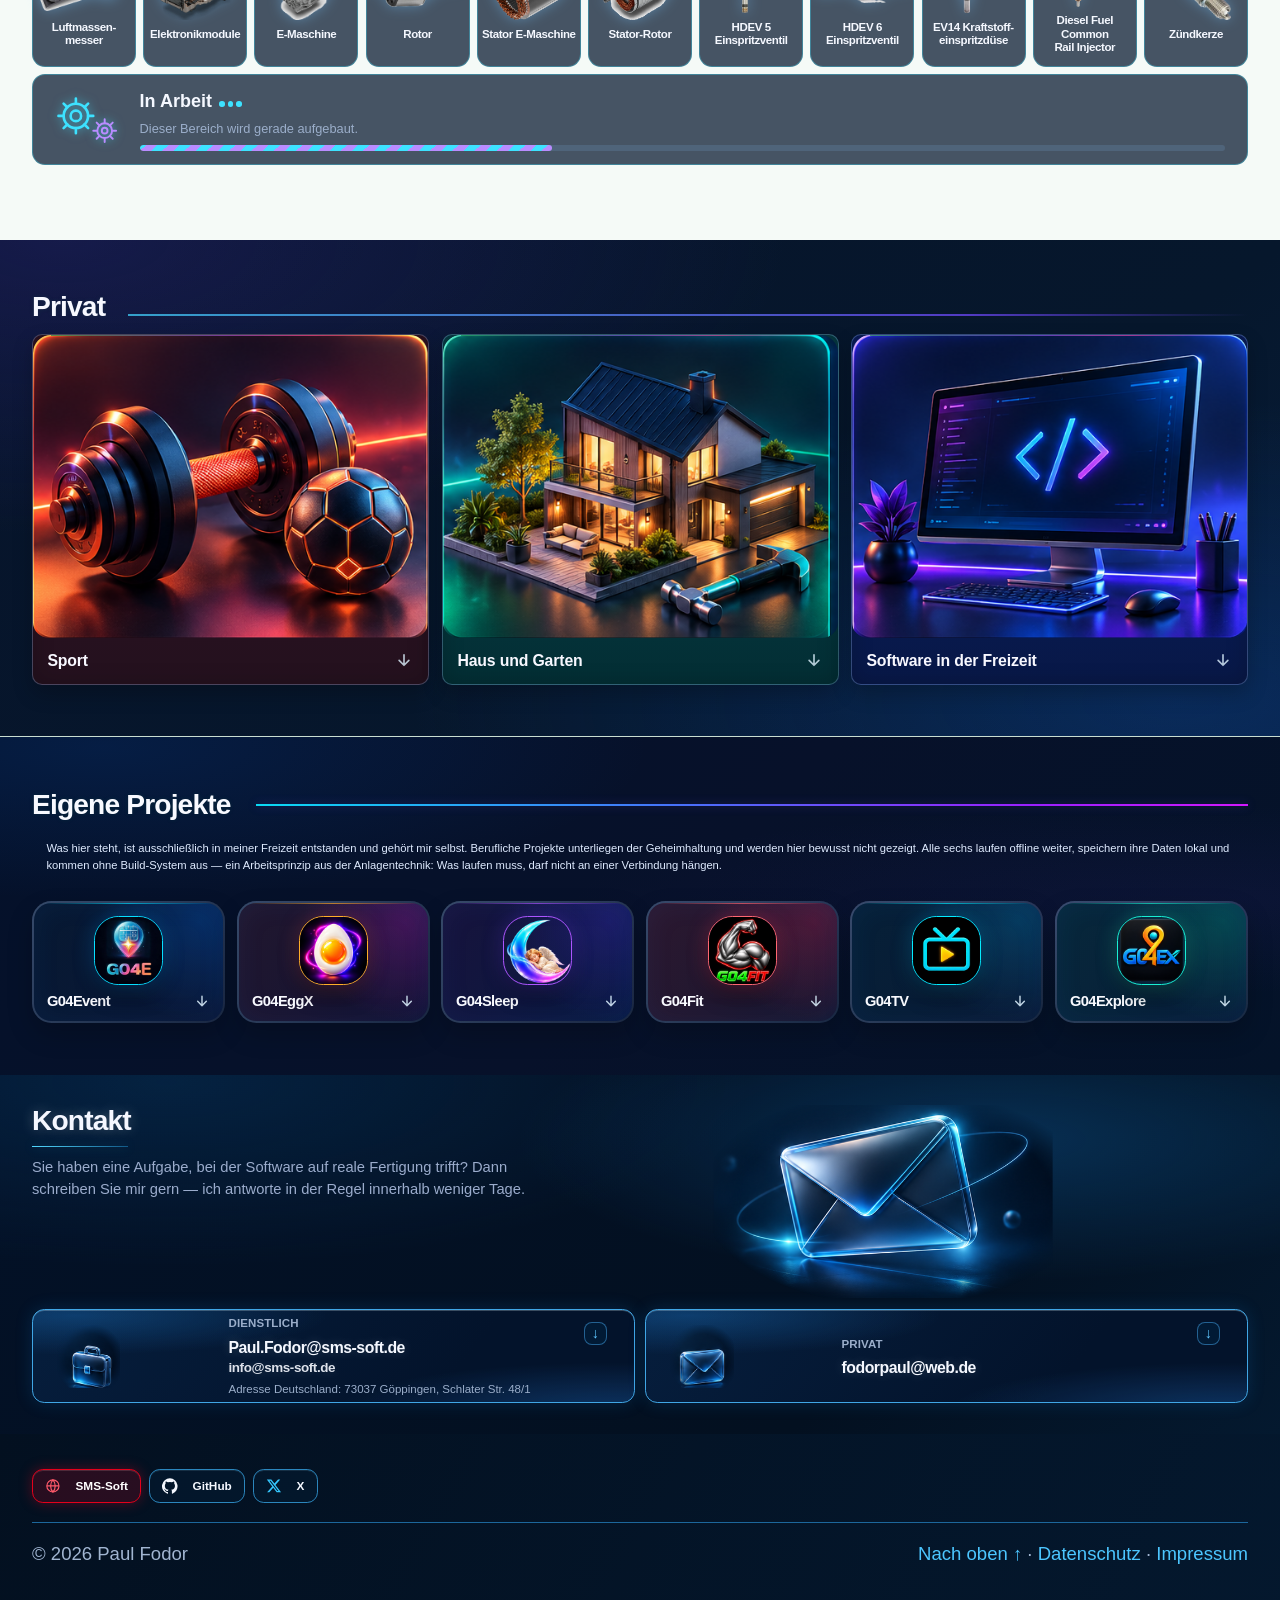
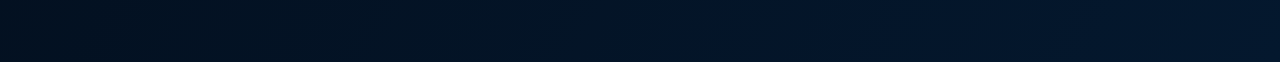
==== commit 2e42583a: "Dienstprojekte: eleven product tiles (sensors, e-machine parts, injectors, spark plug) next to the w" ====
--- a/index.html
+++ b/index.html
@@ -3,7 +3,6 @@
 <head>
 <meta charset="utf-8">
 <meta name="viewport" content="width=device-width, initial-scale=1">
-
 
 <title>Paul Fodor — Softwareentwickler Industrieautomation</title>
 <meta name="description" content="Softwareentwickler für Industrieautomation im Raum Stuttgart: Steuerungssoftware und Inbetriebnahme von Produktions- und Prüflinien weltweit. 21 Jahre Berufserfahrung, TwinCAT und CodeSys.">
@@ -55,7 +54,6 @@
 <symbol id="i-sport" viewBox="0 0 160 160"><ellipse cx="80" cy="137" rx="47" ry="8" fill="#020818" opacity=".3"/><path d="M36 67h20v27H36Zm68 0h20v27h-20ZM50 72h60v17H50Z" fill="#195a91" stroke="#9eeeff" stroke-width="2"/><path d="M30 59h18v43H30Zm82 0h18v43h-18Z" fill="url(#g-blue)" stroke="#b9ffff" stroke-width="2"/><path d="M48 76h64v10H48Z" fill="#b6fbff"/><path d="m47 61 12-10h42l12 10" fill="none" stroke="#a6f9ff" stroke-width="4" stroke-linecap="round"/><path d="M36 111h20m48 0h20" stroke="#8ce9ff" stroke-width="4" stroke-linecap="round"/></symbol>
 <symbol id="i-home" viewBox="0 0 160 160"><ellipse cx="81" cy="139" rx="48" ry="8" fill="#020818" opacity=".3"/><path d="m22 72 58-45 58 45v55H22Z" fill="#155b73"/><path d="m22 72 58-45 58 45-58 38Z" fill="url(#g-cyan)" stroke="#b8ffff" stroke-width="2"/><path d="M35 77v50h90V77L80 106Z" fill="#1a7895"/><path d="m35 77 45 29 45-29" fill="#11718f"/><path d="M68 127V99h25v28" fill="#0b3857" stroke="#9ef5ff" stroke-width="2"/><path d="M47 89h16v13H47Zm50 0h16v13H97Z" fill="#c9ffff" opacity=".9"/><path d="M124 42h13v25h-13Z" fill="#46cbd9"/><path d="M130 36c8-10 14-8 17-4-2 10-8 14-17 14" fill="#7eeecf"/></symbol>
 </svg>
-
 
 <a class="skip-link" href="#main">Zum Inhalt springen</a>
 
@@ -175,7 +173,6 @@
   </div>
 </header>
 
-
 <main id="main">
 
   <!-- ===================== HERO ===================== -->
@@ -288,7 +285,6 @@
 
     </div>
   </section>
-
 
   <!-- ===================== TECH-STACK ===================== -->
   <section class="stack-strip" id="system-technologien" aria-labelledby="stack-title">
@@ -370,7 +366,6 @@
     </div>
   </section>
 
-
   <!-- ===================== SYSTEM-VISUALISIERUNG ===================== -->
   <section class="system-visual" id="system-visual" aria-labelledby="system-visual-title">
     <div class="wrap">
@@ -436,7 +431,6 @@
 
     </div>
   </section>
-
 
   <!-- ===================== 01 PROFIL ===================== -->
   <section class="section profile-section" id="profil" aria-labelledby="profil-titel">
@@ -529,7 +523,6 @@
     </div>
   </section>
 
-
   <!-- ===================== 02 SKILLS ===================== -->
   <section class="section section--tint" id="skills" aria-labelledby="skills-titel">
     <div class="wrap">
@@ -612,7 +605,6 @@
     </div>
   </section>
 
-
   <!-- ===================== 03 DIENSTPROJEKTE (in Arbeit) ===================== -->
   <section class="section" id="dienstprojekte" aria-labelledby="dienst-titel">
     <div class="wrap">
@@ -621,6 +613,63 @@
         <h2 class="section__title" id="dienst-titel" data-i18n="sections.work">Dienstprojekte</h2>
         <span class="section__rule" aria-hidden="true"></span>
       </div>
+
+      <div class="worklist">
+
+      <article class="worktile">
+        <img class="worktile__img" src="assets/img/luftmassenmesser.png" alt="" width="480" height="332" loading="lazy">
+        <h3 class="worktile__title" data-i18n="work.maf">Luftmassen&shy;messer</h3>
+      </article>
+
+      <article class="worktile">
+        <img class="worktile__img" src="assets/img/elektronikmodul.png" alt="" width="480" height="363" loading="lazy">
+        <h3 class="worktile__title" data-i18n="work.ecu">Elektronik&shy;module</h3>
+      </article>
+
+      <article class="worktile">
+        <img class="worktile__img" src="assets/img/e-maschine.png" alt="" width="280" height="309" loading="lazy">
+        <h3 class="worktile__title" data-i18n="work.emachine">E-Maschine</h3>
+      </article>
+
+      <article class="worktile">
+        <img class="worktile__img" src="assets/img/rotor-einzeln.png" alt="" width="280" height="126" loading="lazy">
+        <h3 class="worktile__title" data-i18n="work.rotorsingle">Rotor</h3>
+      </article>
+
+      <article class="worktile">
+        <img class="worktile__img" src="assets/img/stator.png" alt="" width="280" height="255" loading="lazy">
+        <h3 class="worktile__title" data-i18n="work.stator">Stator E-Maschine</h3>
+      </article>
+
+      <article class="worktile">
+        <img class="worktile__img" src="assets/img/rotor.png" alt="" width="280" height="261" loading="lazy">
+        <h3 class="worktile__title" data-i18n="work.rotor">Stator-Rotor</h3>
+      </article>
+
+      <article class="worktile">
+        <img class="worktile__img" src="assets/img/einspritzventil-hdev5.png" alt="" width="200" height="487" loading="lazy">
+        <h3 class="worktile__title" data-i18n="work.hdev5">HDEV 5 Einspritzventil</h3>
+      </article>
+
+      <article class="worktile">
+        <img class="worktile__img" src="assets/img/einspritzventil-hdev6.png" alt="" width="420" height="213" loading="lazy">
+        <h3 class="worktile__title" data-i18n="work.hdev6">HDEV 6 Einspritzventil</h3>
+      </article>
+
+      <article class="worktile">
+        <img class="worktile__img" src="assets/img/einspritzduese-ev14.png" alt="" width="200" height="387" loading="lazy">
+        <h3 class="worktile__title" data-i18n="work.ev14">EV14 Kraftstoff&shy;einspritzdüse</h3>
+      </article>
+
+      <article class="worktile">
+        <img class="worktile__img" src="assets/img/common-rail-injector.png" alt="" width="200" height="470" loading="lazy">
+        <h3 class="worktile__title" data-i18n="work.cr">Diesel Fuel Common Rail Injector</h3>
+      </article>
+
+      <article class="worktile">
+        <img class="worktile__img" src="assets/img/zuendkerze.png" alt="" width="360" height="356" loading="lazy">
+        <h3 class="worktile__title" data-i18n="work.plug">Zündkerze</h3>
+      </article>
 
       <div class="workwip" role="status">
         <span class="workwip__gears" aria-hidden="true">
@@ -634,11 +683,10 @@
         </span>
       </div>
 
+      </div>
+
     </div>
   </section>
-
-
-
 
   <!-- ===================== 04 KONTAKT ===================== -->
 
@@ -692,9 +740,7 @@
           </div>
         </article>
 
-
-      </div>
-
+      </div>
 
     </div>
   </section>
@@ -897,13 +943,10 @@
         <p class="contact__form-hint" data-i18n="form.hint">Beim Senden öffnet sich Ihr E-Mail-Programm mit der vorbereiteten Nachricht.</p>
       </form>
 
-
-
     </div>
   </section>
 
 </main>
-
 
 <footer class="site-footer">
   <div class="wrap footer__links-wrap">
--- a/assets/css/future.css
+++ b/assets/css/future.css
@@ -4951,3 +4951,48 @@
 @media (max-width: 40em) {
   #dienstprojekte .wrap { width: min(100% - 2rem, 90rem); }
 }
+
+/* Dienstprojekte: Kachel (wie bei Eigene Projekte) neben dem "In Arbeit"-Hinweis. */
+.worklist {
+  display: grid;
+  grid-template-columns: repeat(3, minmax(0, 1fr));
+  gap: .8rem;
+  align-items: stretch;
+}
+.worktile {
+  display: grid;
+  justify-items: center;
+  align-content: center;
+  gap: .55rem;
+  min-width: 0;
+  padding: .9rem .6rem .8rem;
+  border: 1.5px solid rgba(61, 226, 255, .35);
+  border-radius: .9rem;
+  background: rgba(4, 20, 44, .72);
+  text-align: center;
+  transition: border-color .25s ease, box-shadow .25s ease;
+}
+.worktile:hover { border-color: #3de2ff; box-shadow: 0 0 1.4rem rgba(61, 226, 255, .28); }
+.worktile__img {
+  width: 100%;
+  max-width: 7.5rem;
+  height: 3.7rem;
+  object-fit: contain;
+  filter: drop-shadow(0 0 .45rem rgba(120, 200, 255, .4));
+  transition: transform .3s ease;
+}
+.worktile:hover .worktile__img { transform: scale(1.08) rotate(-3deg); }
+.worktile__title { margin: 0; max-width: 100%; font-size: .8rem; line-height: 1.15; font-weight: 700; color: #f5f8ff; hyphens: auto; overflow-wrap: break-word; }
+.worklist .workwip { grid-column: 1 / -1; }
+
+@media (min-width: 40.01em) {
+  .worktile__img { height: 4.8rem; max-width: 9.5rem; }
+  .worktile__title { font-size: 1.02rem; }
+}
+/* Zehn Kacheln: auf Handy und Tablet drei pro Reihe (Rotor, Stator, Stator-Rotor stehen zusammen in der zweiten Reihe),
+   auf breiten Bildschirmen alle in einer Reihe. */
+@media (min-width: 80em) {
+  .worklist { grid-template-columns: repeat(11, minmax(0, 1fr)); gap: .5rem; }
+  .worktile { padding-inline: .25rem; }
+  .worktile__title { font-size: .8rem; }
+}
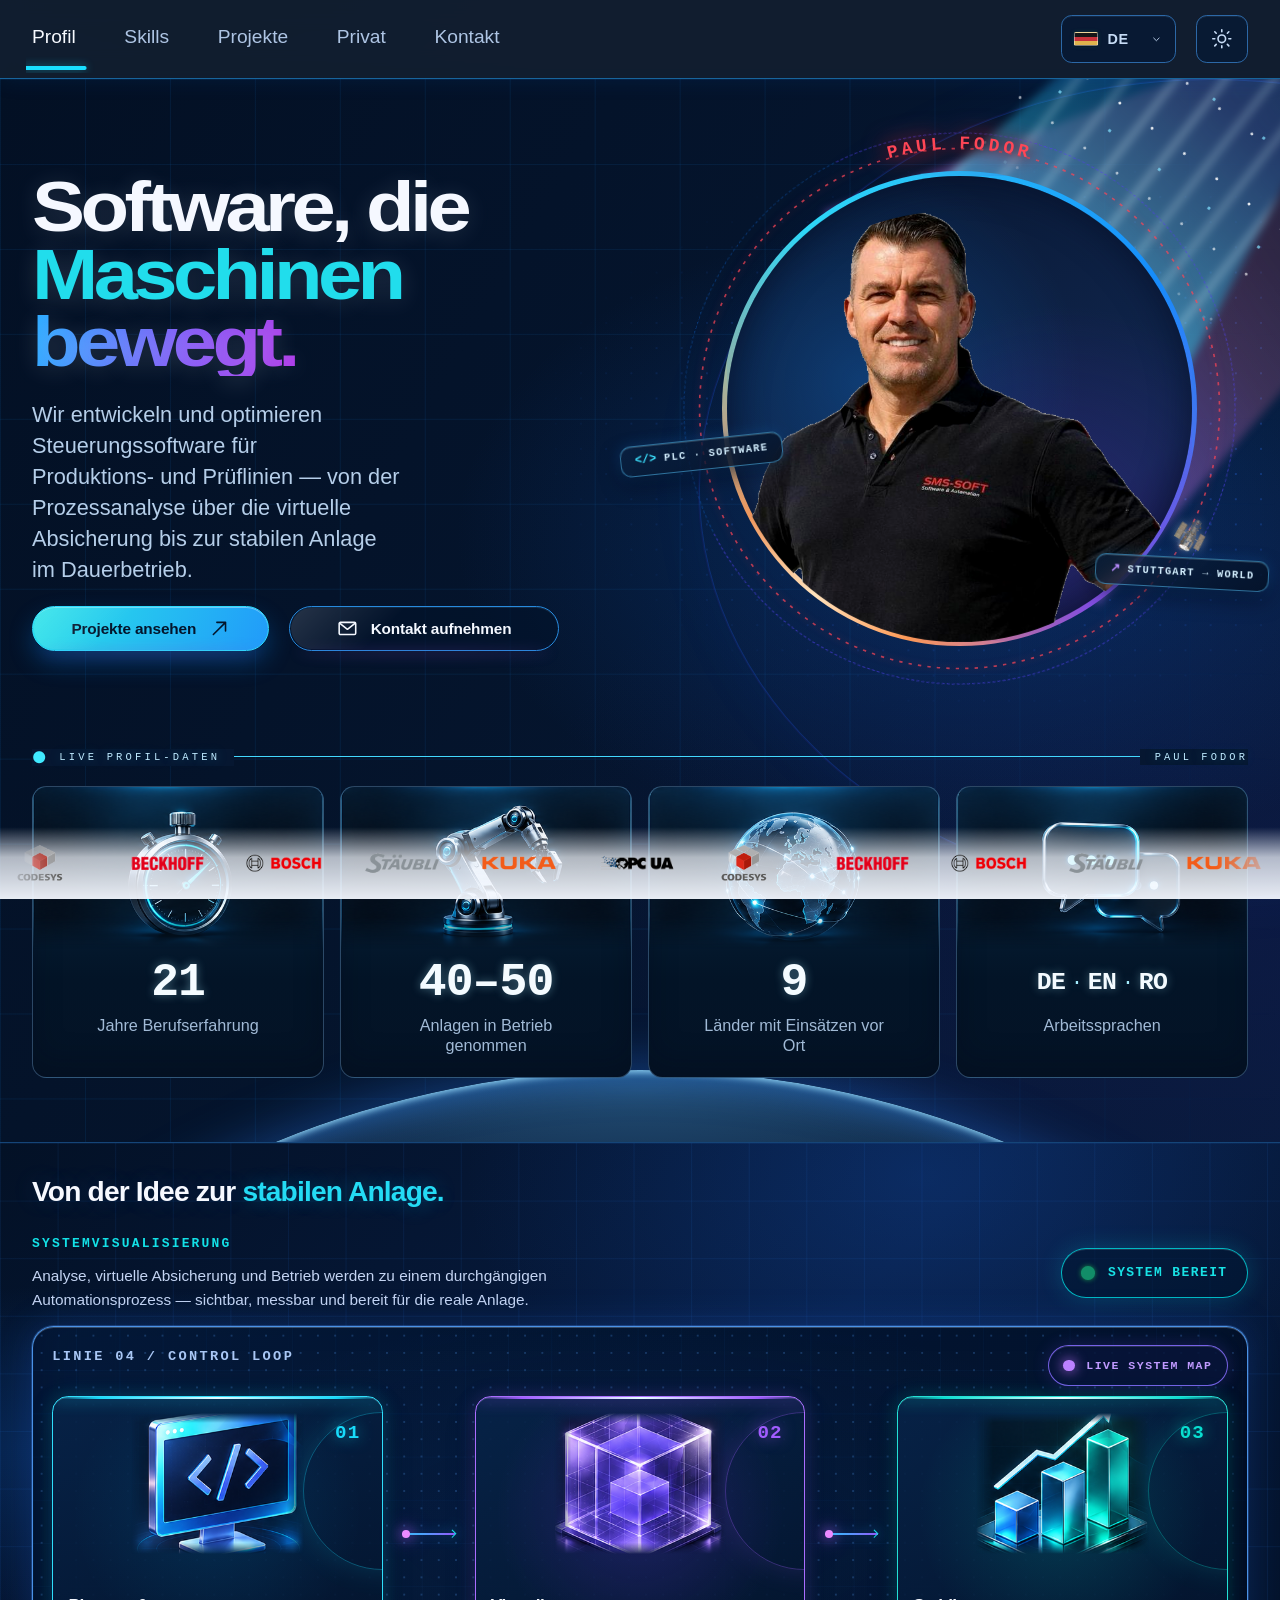
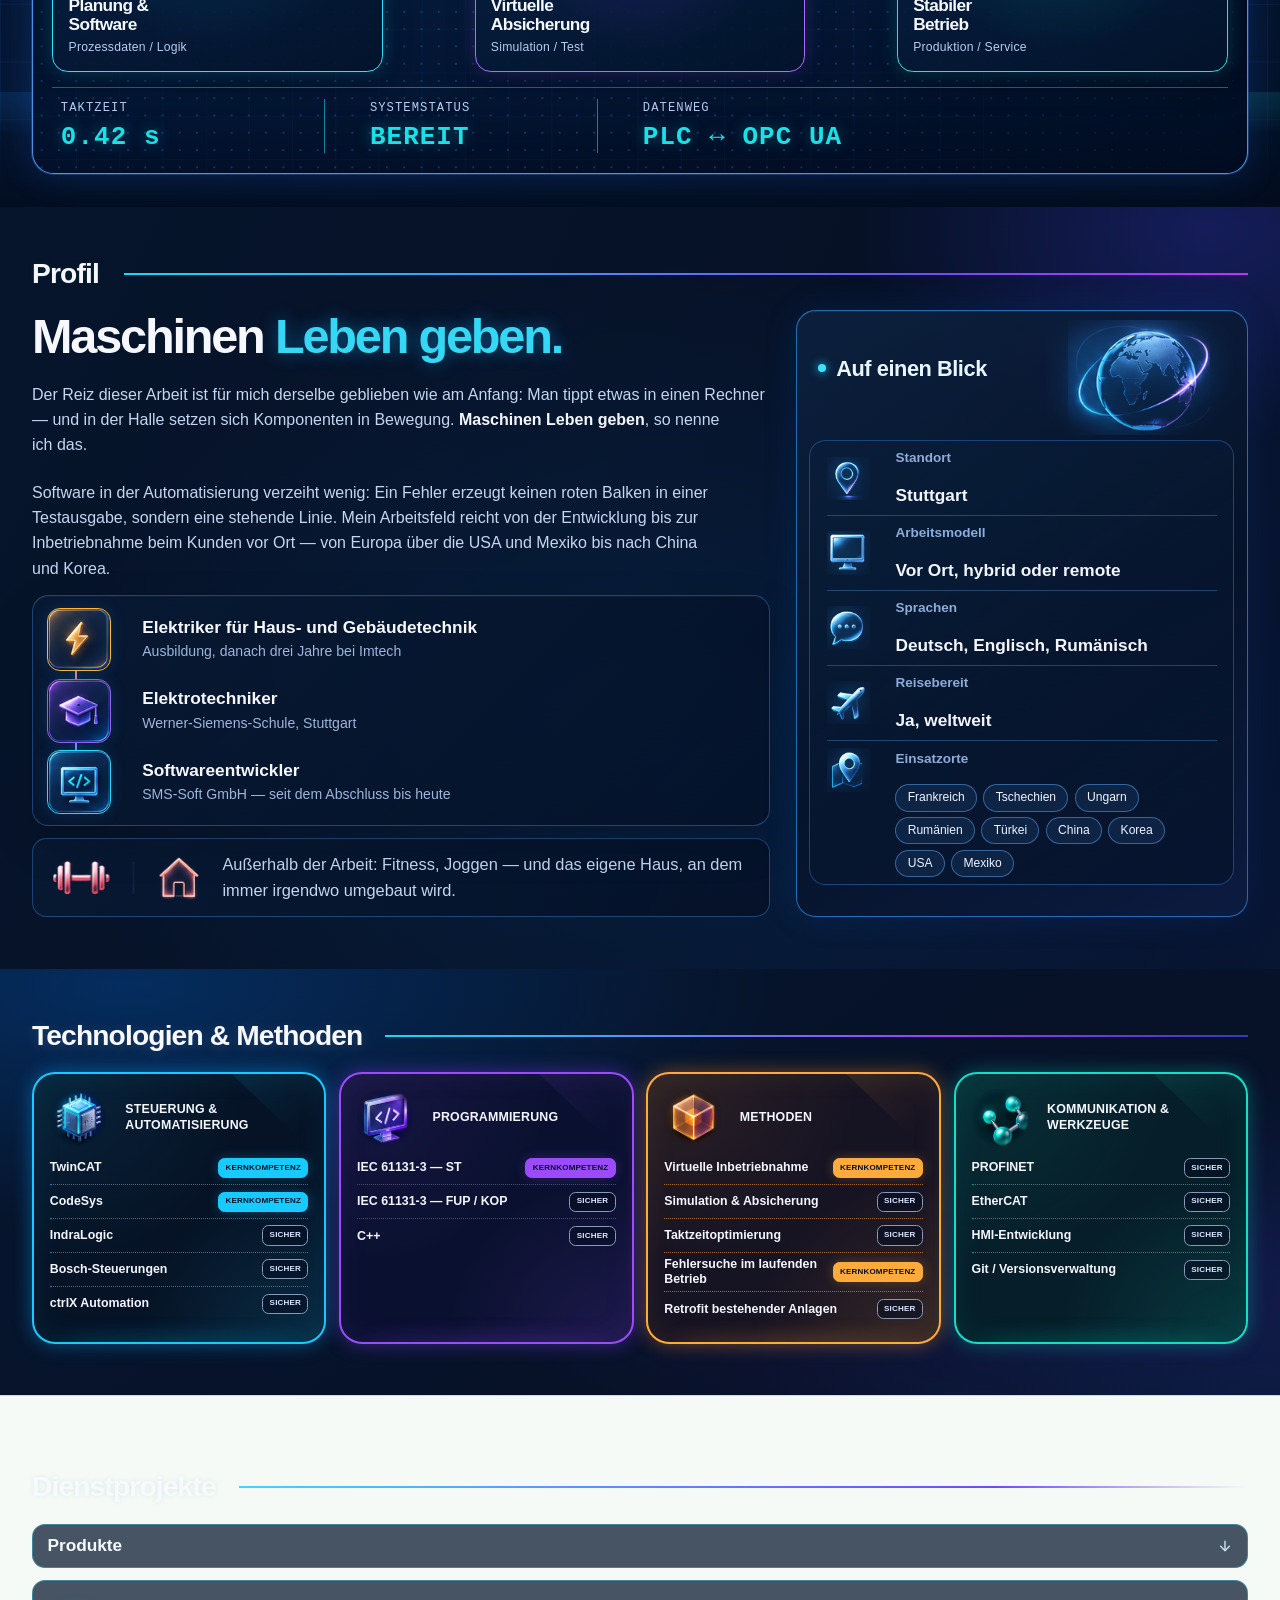
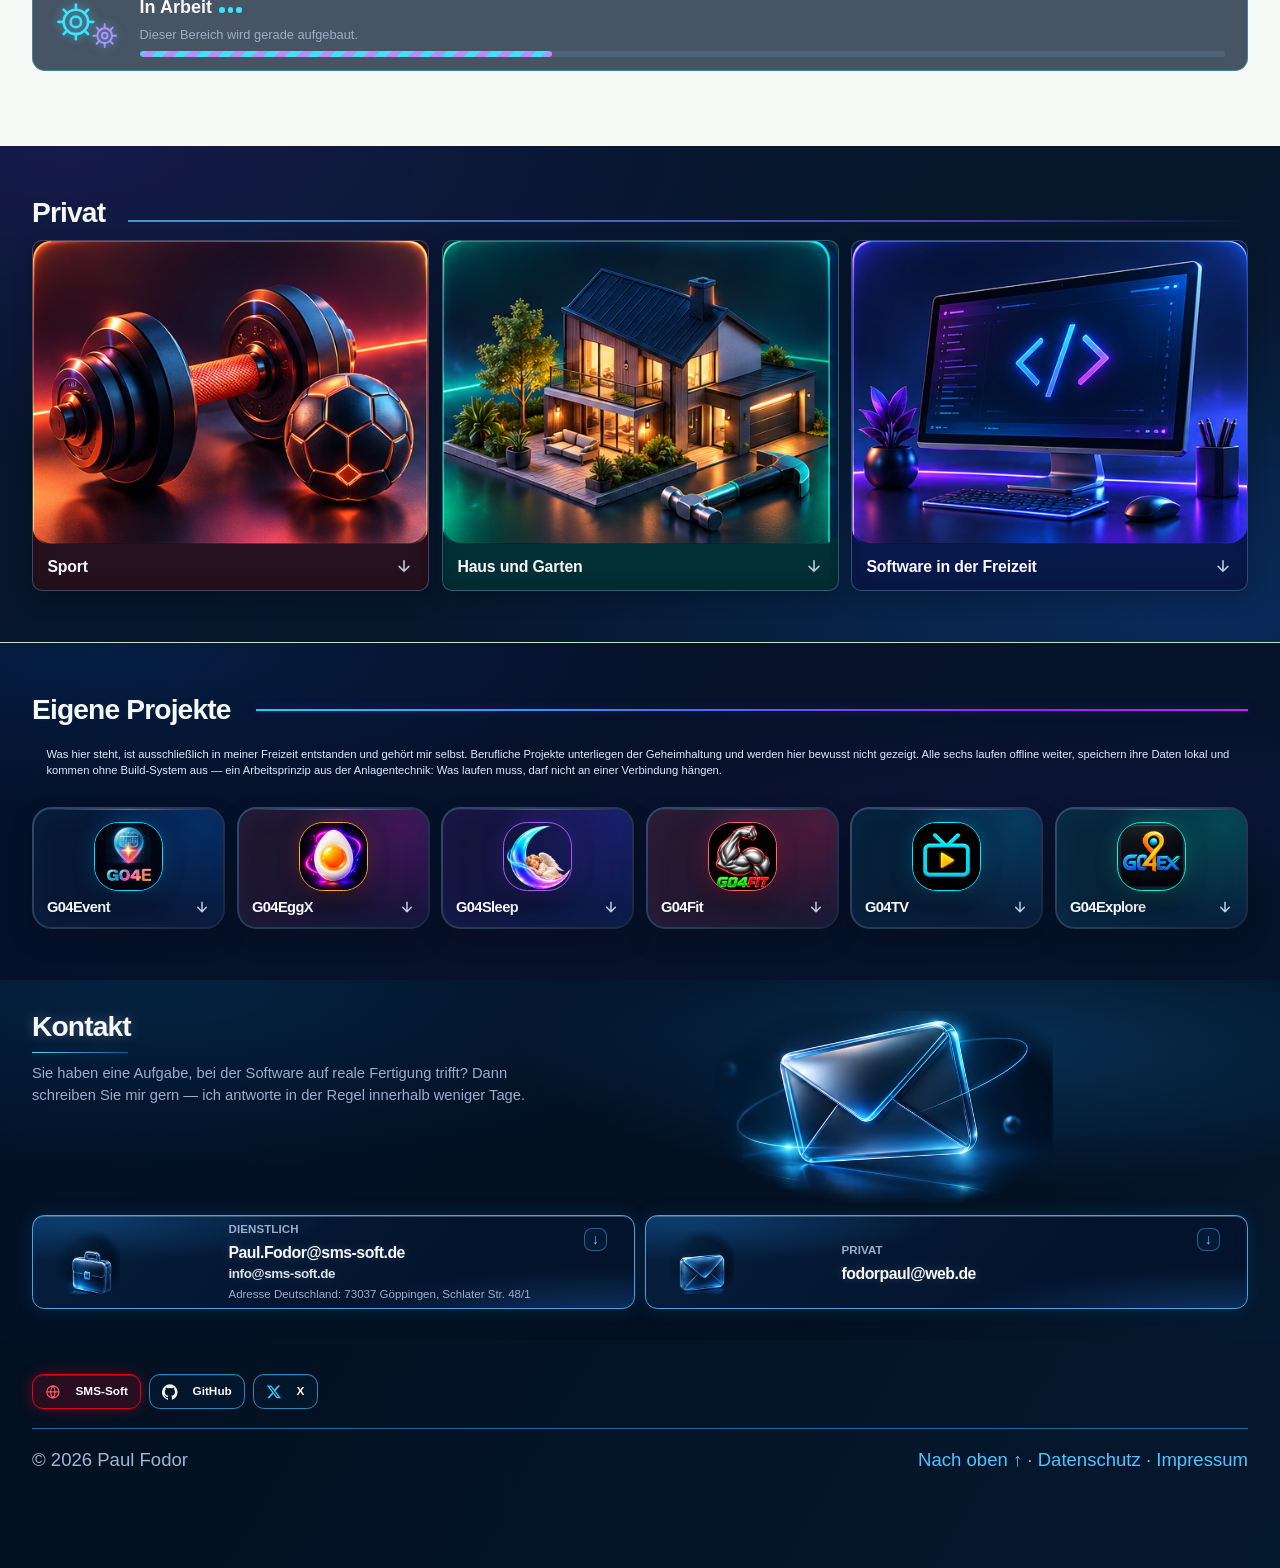
==== commit 77075dae: "Dienstprojekte: product tiles collapsed behind an expandable Produkte row Co-Authored-By: Claude Son" ====
--- a/index.html
+++ b/index.html
@@ -614,7 +614,9 @@
         <span class="section__rule" aria-hidden="true"></span>
       </div>
 
-      <div class="worklist">
+      <details class="workprod">
+        <summary class="workprod__sum"><span data-i18n="work.products">Produkte</span></summary>
+        <div class="worklist">
 
       <article class="worktile">
         <img class="worktile__img" src="assets/img/luftmassenmesser.png" alt="" width="480" height="332" loading="lazy">
@@ -670,6 +672,9 @@
         <img class="worktile__img" src="assets/img/zuendkerze.png" alt="" width="360" height="356" loading="lazy">
         <h3 class="worktile__title" data-i18n="work.plug">Zündkerze</h3>
       </article>
+
+        </div>
+      </details>
 
       <div class="workwip" role="status">
         <span class="workwip__gears" aria-hidden="true">
@@ -681,8 +686,6 @@
           <span class="workwip__note" data-i18n="work.note">Dieser Bereich wird gerade aufgebaut.</span>
           <span class="workwip__bar" aria-hidden="true"></span>
         </span>
-      </div>
-
       </div>
 
     </div>
--- a/assets/css/future.css
+++ b/assets/css/future.css
@@ -4996,3 +4996,40 @@
   .worktile { padding-inline: .25rem; }
   .worktile__title { font-size: .8rem; }
 }
+
+
+/* Dienstprojekte: Produkt-Kacheln stehen unter einer aufklappbaren Zeile "Produkte" (zu Beginn eingeklappt). */
+.workprod { margin-bottom: .8rem; }
+.workprod__sum {
+  display: flex;
+  align-items: center;
+  justify-content: space-between;
+  gap: .8rem;
+  min-height: 2.8rem;
+  padding: .55rem 1rem;
+  border: 1.5px solid rgba(61, 226, 255, .35);
+  border-radius: .9rem;
+  background: rgba(4, 20, 44, .72);
+  color: #f5f8ff;
+  font-size: clamp(1rem, 1.5vw, 1.2rem);
+  font-weight: 700;
+  list-style: none;
+  cursor: pointer;
+  transition: border-color .25s ease, box-shadow .25s ease;
+}
+.workprod__sum::-webkit-details-marker { display: none; }
+.workprod__sum::marker { content: ""; }
+.workprod__sum::after {
+  content: "";
+  flex: none;
+  width: 1.1rem;
+  height: 1.1rem;
+  background: url("data:image/svg+xml,%3Csvg xmlns='http://www.w3.org/2000/svg' viewBox='0 0 24 24' fill='none' stroke='%23dff3ff' stroke-width='2.2' stroke-linecap='round' stroke-linejoin='round'%3E%3Cpath d='M12 5v14M5.5 12.5 12 19l6.5-6.5'/%3E%3C/svg%3E") center / contain no-repeat;
+  opacity: .85;
+  transition: transform .25s ease;
+}
+.workprod[open] > .workprod__sum::after { transform: rotate(180deg); }
+.workprod__sum:hover,
+.workprod[open] > .workprod__sum { border-color: #3de2ff; box-shadow: 0 0 1.2rem rgba(61, 226, 255, .25); }
+.workprod__sum:focus-visible { outline: 2px solid #a0ecff; outline-offset: 3px; }
+.workprod[open] > .worklist { margin-top: .8rem; }
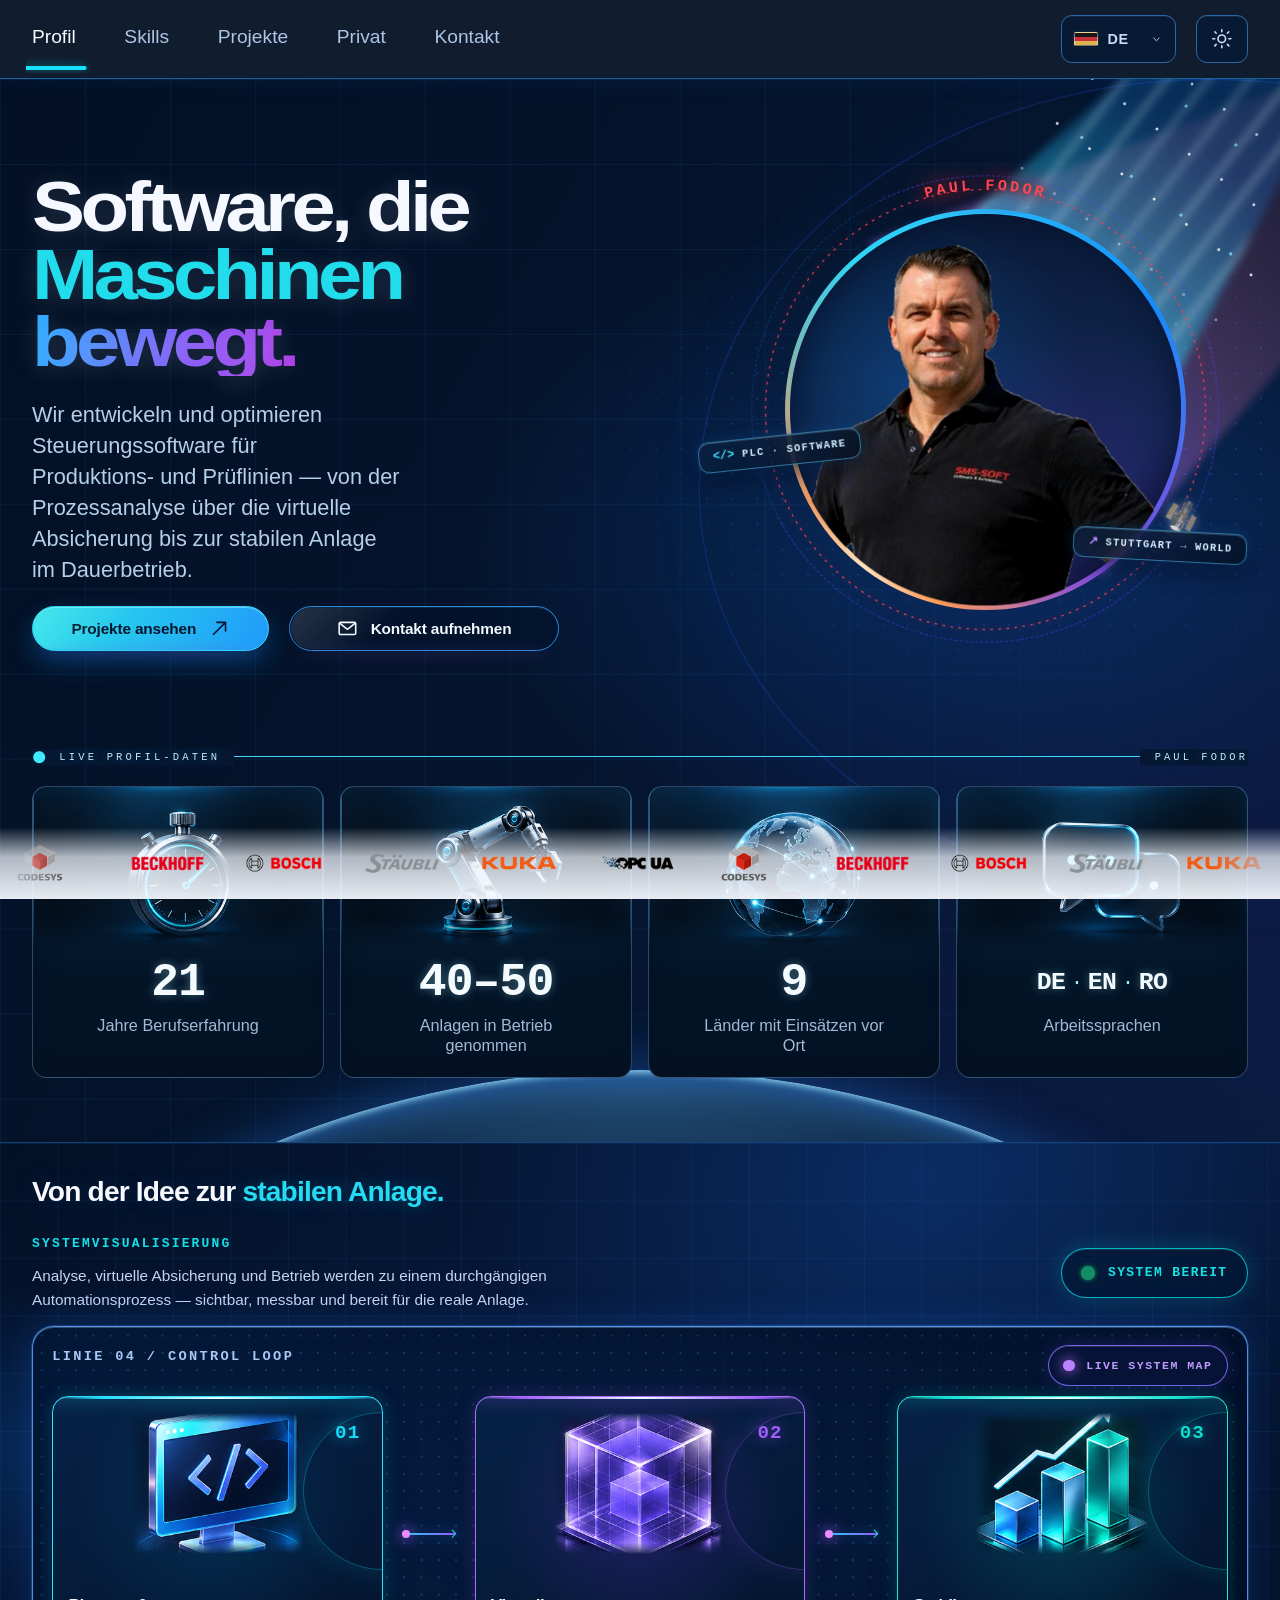
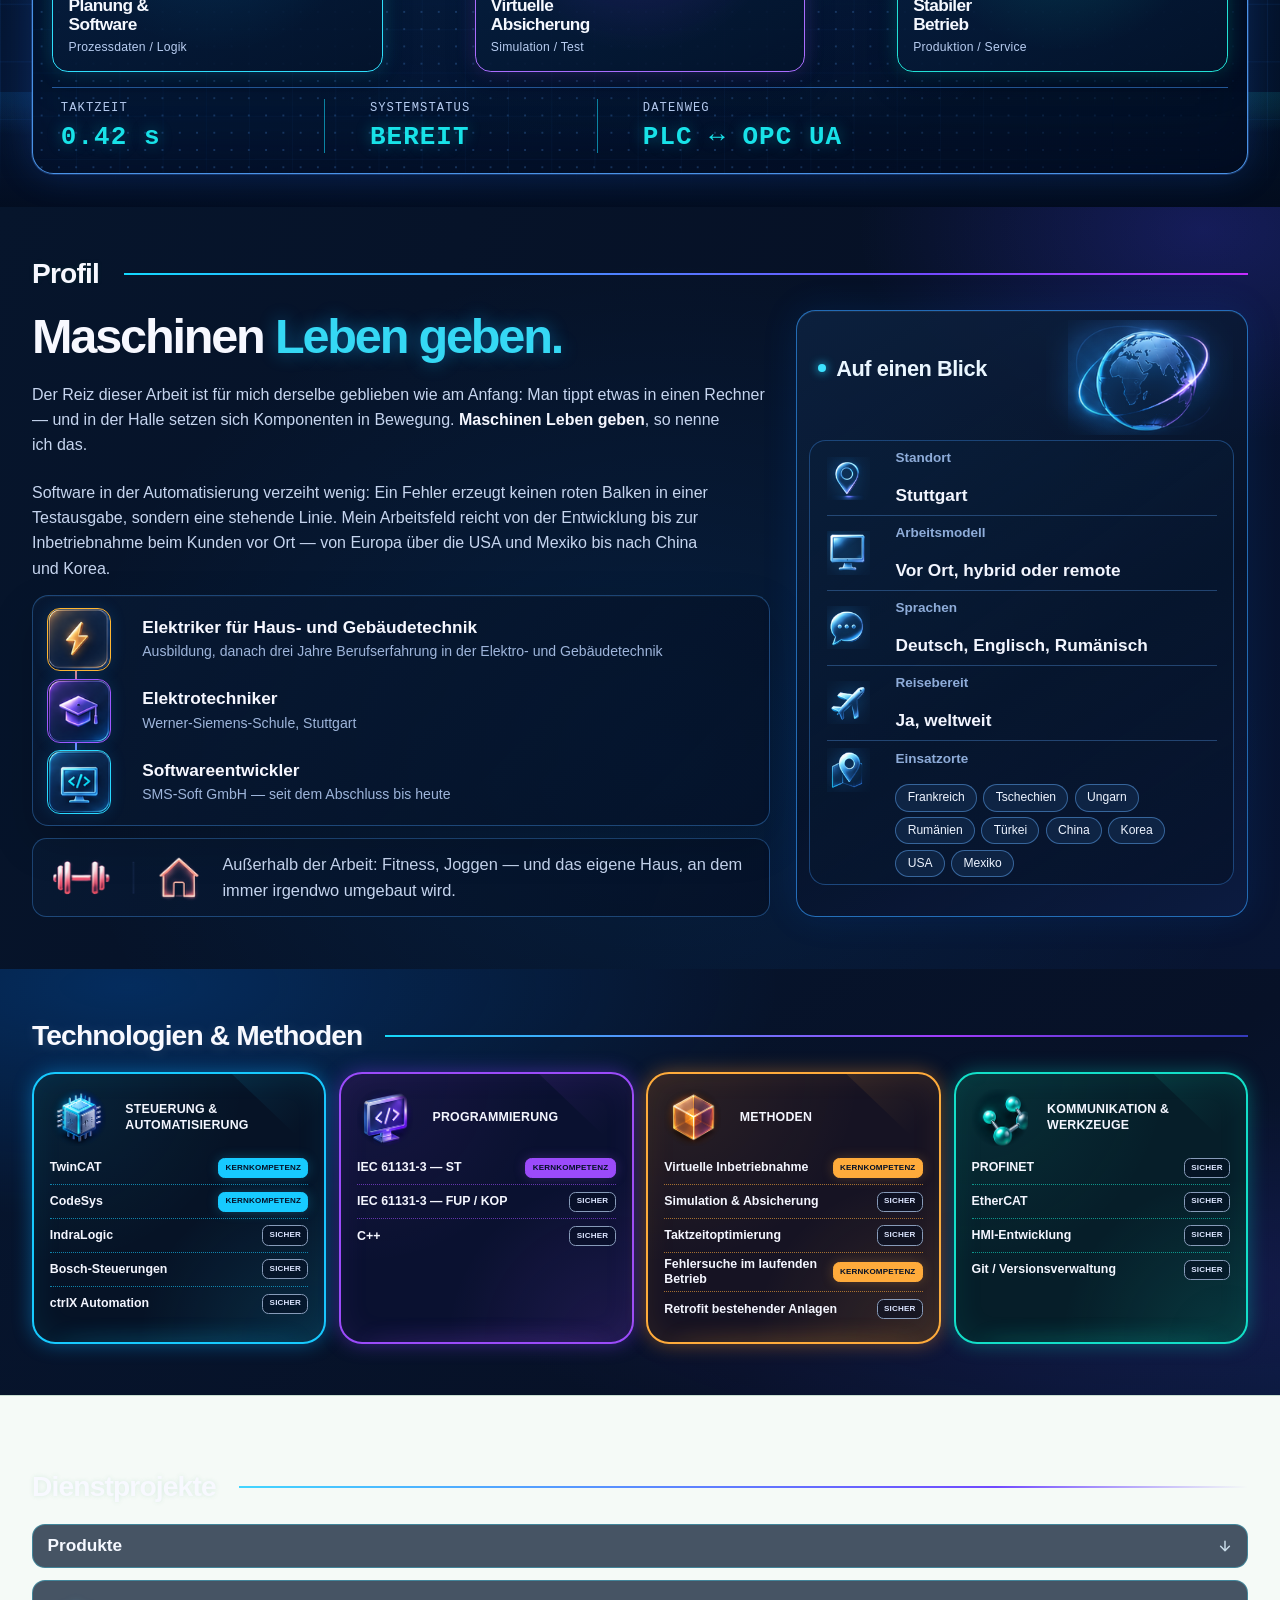
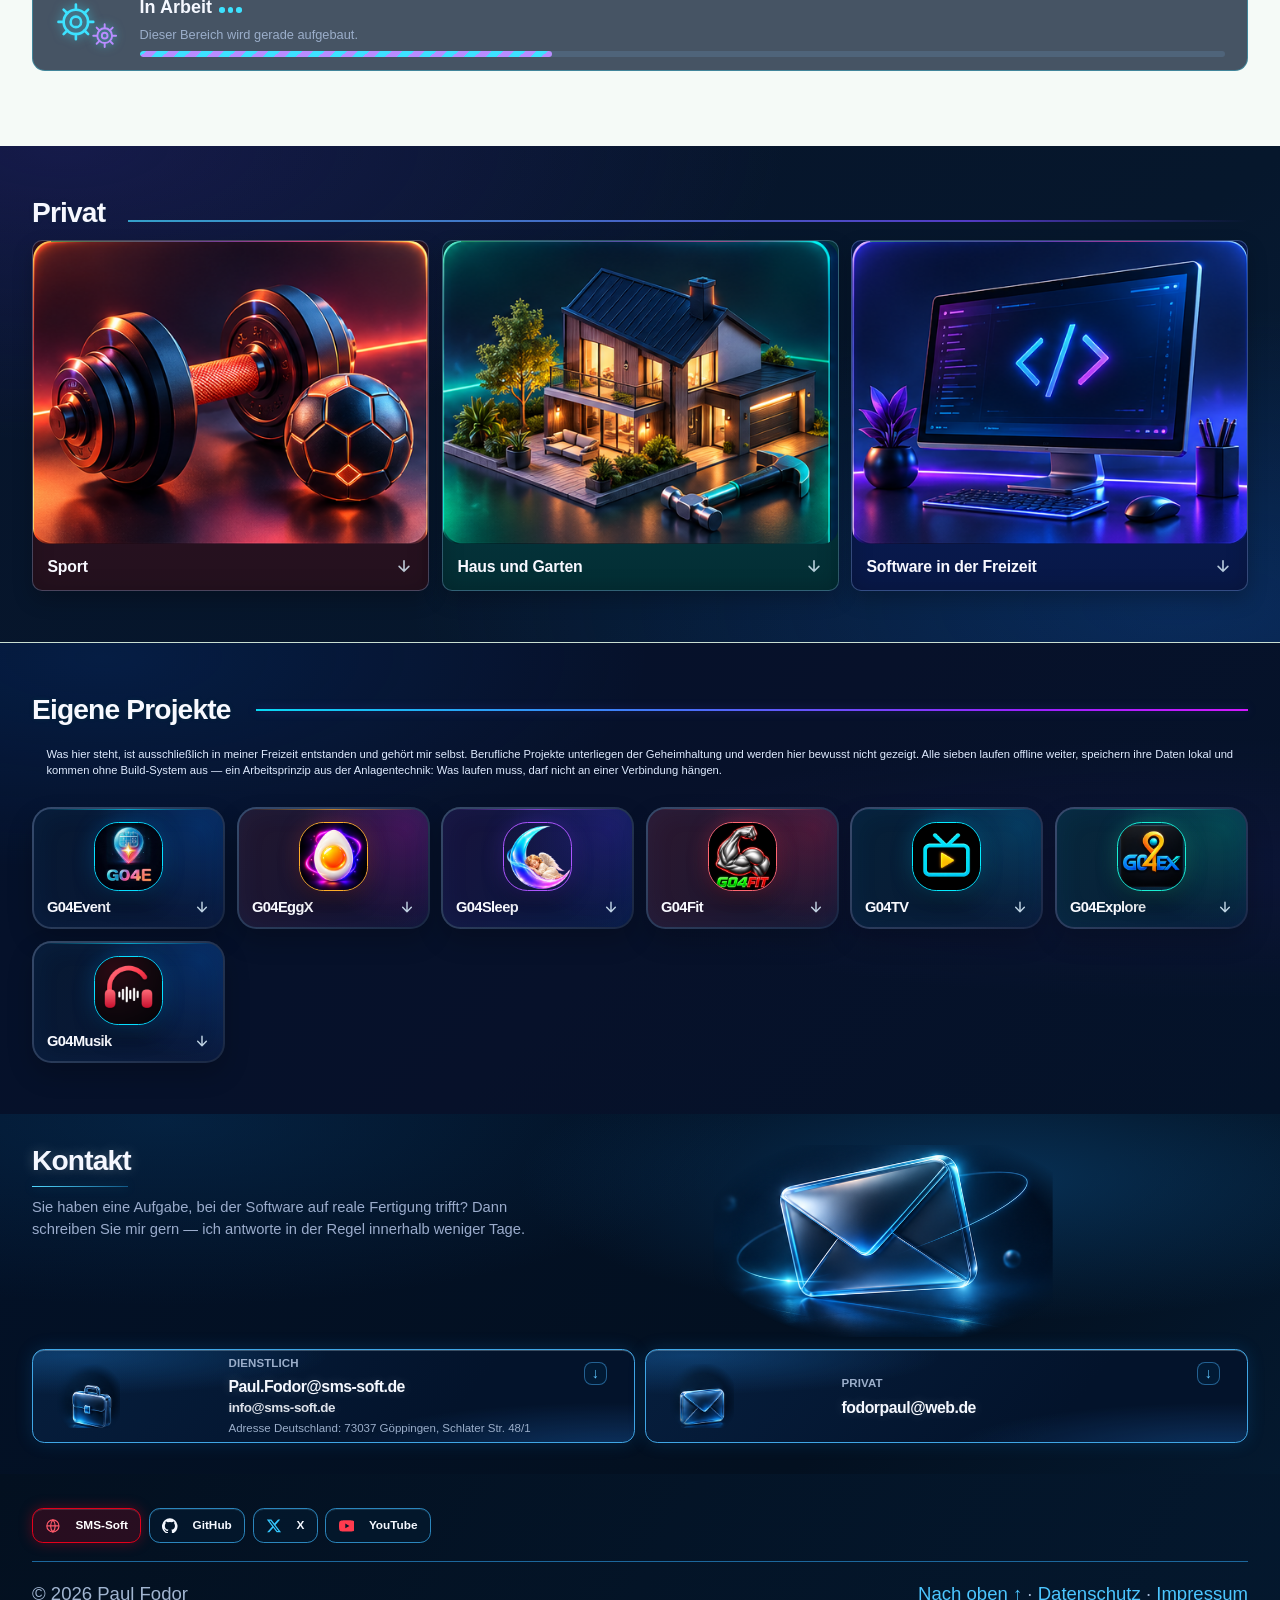
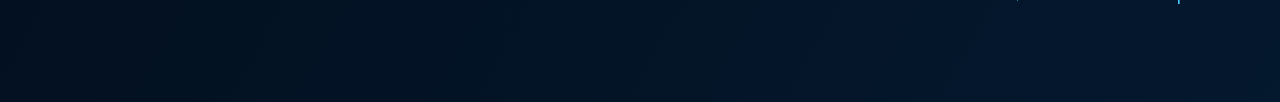
==== commit dd444b70: "Add G04Musik project and YouTube link, replace Imtech text - Projects: new G04Musik card with icon, " ====
--- a/index.html
+++ b/index.html
@@ -463,7 +463,7 @@
             <li class="path__item">
               <span class="profile-timeline__icon profile-timeline__icon--electrician" aria-hidden="true"><img src="assets/img/profile-bolt.png" alt=""></span>
               <span class="path__role" data-i18n="profile.path.electrician">Elektriker für Haus- und Gebäudetechnik</span>
-              <span class="path__note" data-i18n="profile.path.electricianNote">Ausbildung, danach drei Jahre bei Imtech</span>
+              <span class="path__note" data-i18n="profile.path.electricianNote">Ausbildung, danach drei Jahre Berufserfahrung in der Elektro- und Gebäudetechnik</span>
             </li>
             <li class="path__item">
               <span class="profile-timeline__icon profile-timeline__icon--technician" aria-hidden="true"><img src="assets/img/profile-graduation.png" alt=""></span>
@@ -734,7 +734,7 @@
           <div class="life__body">
             <h3 class="life__title" data-i18n="private.software.title">Software in der Freizeit</h3>
             <p data-i18n-html="private.software.text">
-              Die sechs Anwendungen aus dem
+              Die sieben Anwendungen aus dem
               <a href="#projekte">Projektbereich</a> sind abends und an
               Wochenenden entstanden. Niemand hat sie bestellt, niemand
               bezahlt dafür — sie existieren, weil mich die Probleme
@@ -761,7 +761,7 @@
         Was hier steht, ist ausschließlich in meiner Freizeit entstanden
         und gehört mir selbst. Berufliche Projekte unterliegen der
         Geheimhaltung und werden hier bewusst nicht gezeigt.
-        Alle sechs laufen offline weiter, speichern ihre Daten lokal und
+        Alle sieben laufen offline weiter, speichern ihre Daten lokal und
         kommen ohne Build-System aus — ein Arbeitsprinzip aus der
         Anlagentechnik: Was laufen muss, darf nicht an einer Verbindung
         hängen.
@@ -874,6 +874,24 @@
             <a target="_blank" rel="noopener noreferrer" href="https://github.com/PaulFV/G04Explore"><img src="assets/img/github-mark.svg" alt="" aria-hidden="true">GitHub</a>
           </p>
         </article>
+
+        <article class="card">
+          <p class="card__kicker">Web-App · PWA</p>
+          <h3 class="card__title">
+            <img class="card__logo" src="assets/img/app-g04musik.png" alt="" width="44" height="44" loading="lazy">
+            <a target="_blank" rel="noopener noreferrer" href="https://paulfv.github.io/G04Music/">G04Musik</a>
+          </h3>
+
+          <div class="card__body">
+            <p class="card__text" data-i18n="project.music.summary">Musikplayer für eigene Songs und Musikvideos, dazu Radio mit über 30.000 Sendern und YouTube-Suche. Ohne Konto, Dateien bleiben auf dem Gerät.</p>
+          </div>
+
+          <p class="card__links">
+            <a target="_blank" rel="noopener noreferrer" href="https://paulfv.github.io/G04Music/"><span data-i18n="project.try">Ausprobieren</span></a>
+            <a target="_blank" rel="noopener noreferrer" href="https://github.com/PaulFV/G04Music"><img src="assets/img/github-mark.svg" alt="" aria-hidden="true">GitHub</a>
+          </p>
+        </article>
+
 
       </div>
 
@@ -975,6 +993,13 @@
             </svg>
             <span data-i18n="contact.x">X</span>
           </a>
+
+          <a class="contact-link contact-link--youtube" href="https://www.youtube.com/@PaulFodor-V" rel="me noopener noreferrer" target="_blank">
+            <svg viewBox="0 0 24 24" fill="currentColor" aria-hidden="true">
+              <path d="M23.498 6.186a3.016 3.016 0 0 0-2.122-2.136C19.505 3.545 12 3.545 12 3.545s-7.505 0-9.377.505A3.017 3.017 0 0 0 .502 6.186C0 8.07 0 12 0 12s0 3.93.502 5.814a3.016 3.016 0 0 0 2.122 2.136c1.871.505 9.376.505 9.376.505s7.505 0 9.377-.505a3.015 3.015 0 0 0 2.122-2.136C24 15.93 24 12 24 12s0-3.93-.502-5.814zM9.545 15.568V8.432L15.818 12l-6.273 3.568z"/>
+            </svg>
+            <span>YouTube</span>
+          </a>
         </div>
   </div>
   <div class="wrap site-footer__inner">
--- a/assets/css/style.css
+++ b/assets/css/style.css
@@ -2495,6 +2495,25 @@
   filter: drop-shadow(2px 3px 0 #00bfff) drop-shadow(0 0 0.8rem rgba(0, 191, 255, 0.7));
 }
 
+.contact-link--youtube {
+  color: #ff0033;
+}
+
+.contact-link--youtube:hover {
+  color: #ff4d6d;
+  text-shadow: 0 0 0.8rem rgba(255, 0, 51, 0.6);
+}
+
+.contact-link--youtube svg {
+  fill: #ff0033;
+  filter: drop-shadow(1px 2px 0 rgba(255, 0, 51, 0.4));
+}
+
+.contact-link--youtube:hover svg {
+  fill: #ff4d6d;
+  filter: drop-shadow(2px 3px 0 #ff0033) drop-shadow(0 0 0.8rem rgba(255, 0, 51, 0.7));
+}
+
 /* Dark Mode Anpassungen */
 @media (prefers-color-scheme: dark) {
   :root:not([data-theme="light"]) .contact-link--sms-soft {
--- a/assets/css/future.css
+++ b/assets/css/future.css
@@ -2123,6 +2123,7 @@
 :is(#kontakt, .site-footer) .contact-link--sms-soft svg { stroke: #60c7ff; }
 :is(#kontakt, .site-footer) .contact-link--github svg { fill: #f5f8ff; }
 :is(#kontakt, .site-footer) .contact-link--x svg { fill: #36c8ff; }
+:is(#kontakt, .site-footer) .contact-link--youtube svg { fill: #ff3b4e; }
 
 .site-footer {
   padding: 0 0 clamp(2.7rem, 5vw, 4.6rem);
@@ -3817,7 +3818,7 @@
 }
 
 @media (max-width: 40em) {
-  :is(#kontakt, .site-footer) .contact__links { display: grid; grid-template-columns: repeat(3, minmax(0, 1fr)); gap: .4rem; }
+  :is(#kontakt, .site-footer) .contact__links { display: grid; grid-template-columns: repeat(2, minmax(0, 1fr)); gap: .4rem; }
   :is(#kontakt, .site-footer) .contact__links .contact-link { justify-content: center; gap: .35rem; padding-inline: .4rem; font-size: .76rem; }
 }
 
@@ -4758,7 +4759,7 @@
 .contact__field select:focus { outline: none; border-color: var(--tone); box-shadow: 0 0 0 3px color-mix(in srgb, var(--tone) 28%, transparent); }
 .contact__field select:disabled { opacity: .85; cursor: default; }
 
-/* Link-Buttons (SMS-Soft, GitHub, X) stehen jetzt in der Fußzeile über der Copyright-Zeile. */
+/* Link-Buttons (SMS-Soft, GitHub, X, YouTube) stehen jetzt in der Fußzeile über der Copyright-Zeile. */
 .site-footer .footer__links-wrap { padding-top: 1.6rem; padding-bottom: 0; border-top: 0; }
 .site-footer .footer__links-wrap + .site-footer__inner { margin-top: 1.3rem; padding-top: 1.2rem; }
 
@@ -5033,3 +5034,12 @@
 .workprod[open] > .workprod__sum { border-color: #3de2ff; box-shadow: 0 0 1.2rem rgba(61, 226, 255, .25); }
 .workprod__sum:focus-visible { outline: 2px solid #a0ecff; outline-offset: 3px; }
 .workprod[open] > .worklist { margin-top: .8rem; }
+
+
+/* Web (Desktop): Profilbild samt Kreis, Kometenschweif und Schriftbahnen kleiner. Alles hängt an --portrait-size, Bahn und Satellit skalieren mit. */
+@media (min-width: 64.01em) {
+  .hero {
+    --portrait-size: clamp(17rem, 33vw, 31rem);
+    --portrait-right: calc(clamp(0px, (100vw - 80rem) * .3, 11rem) + 1vw);
+  }
+}
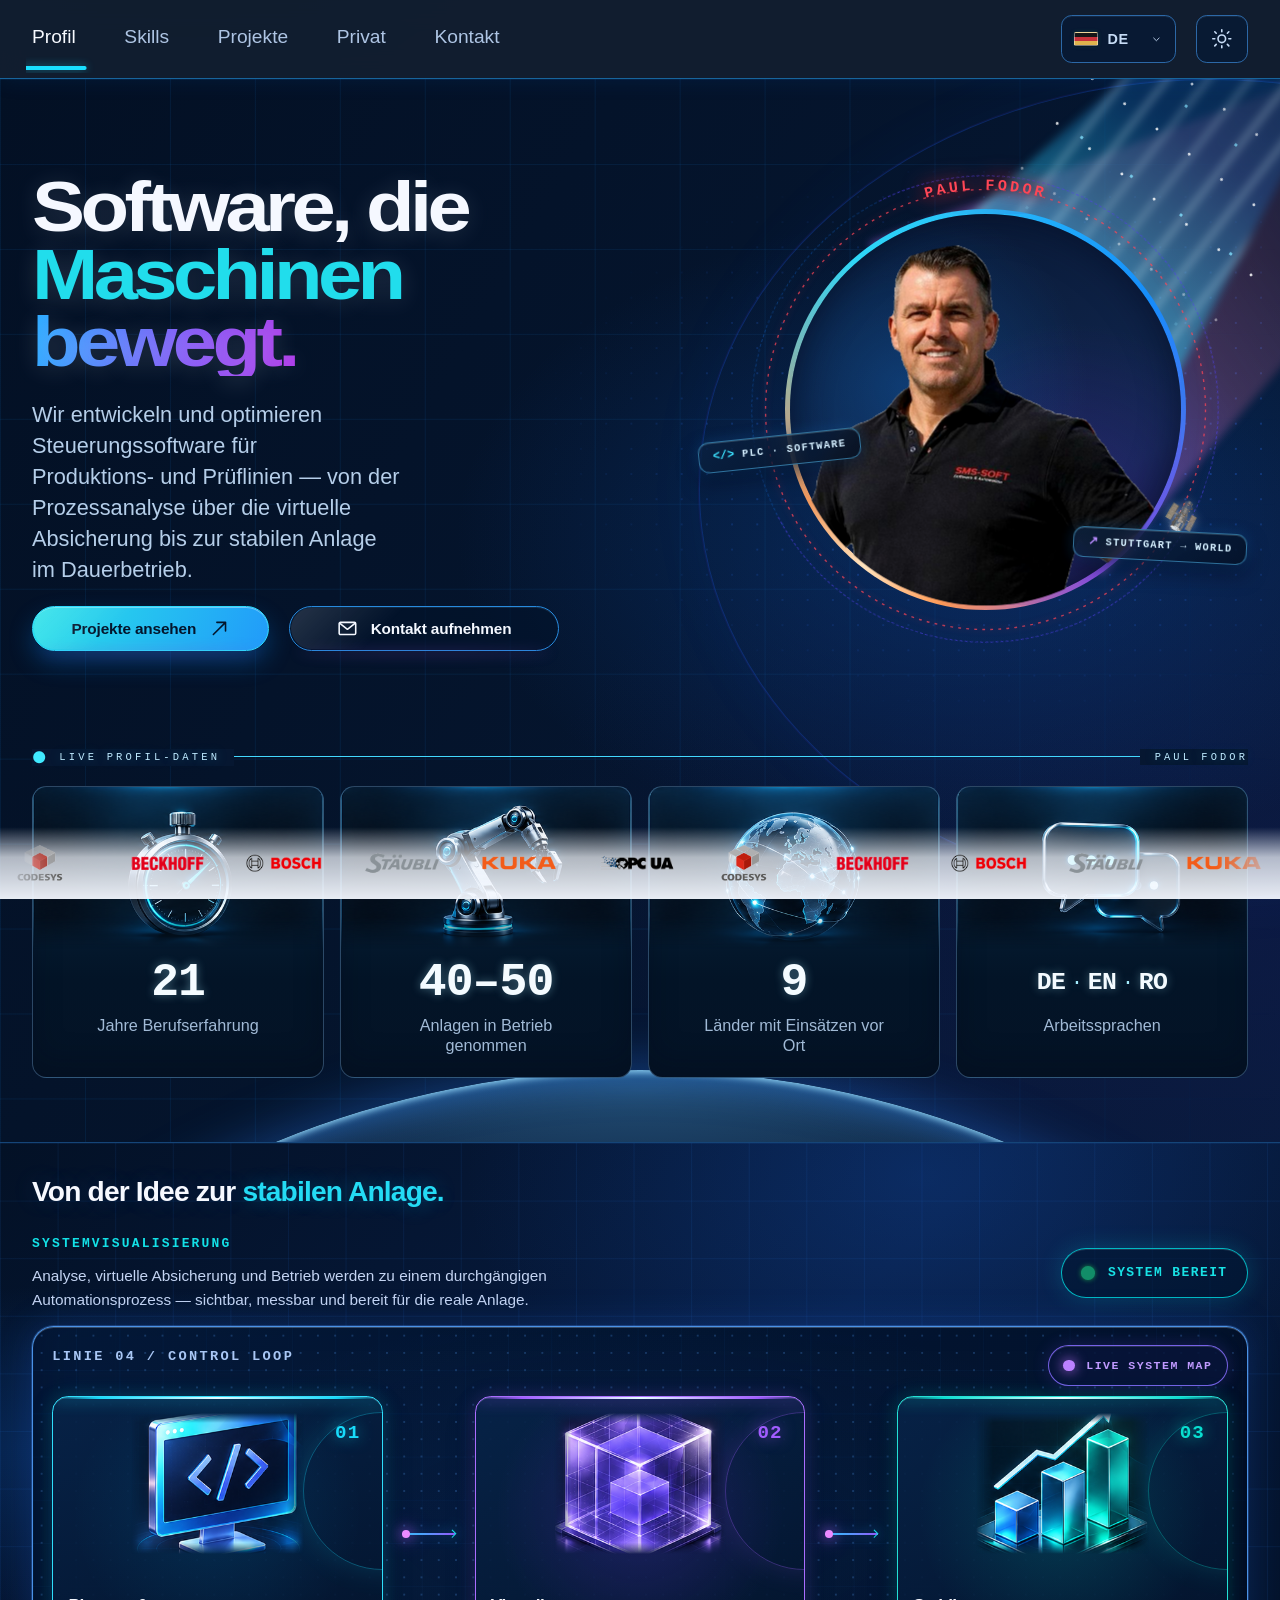
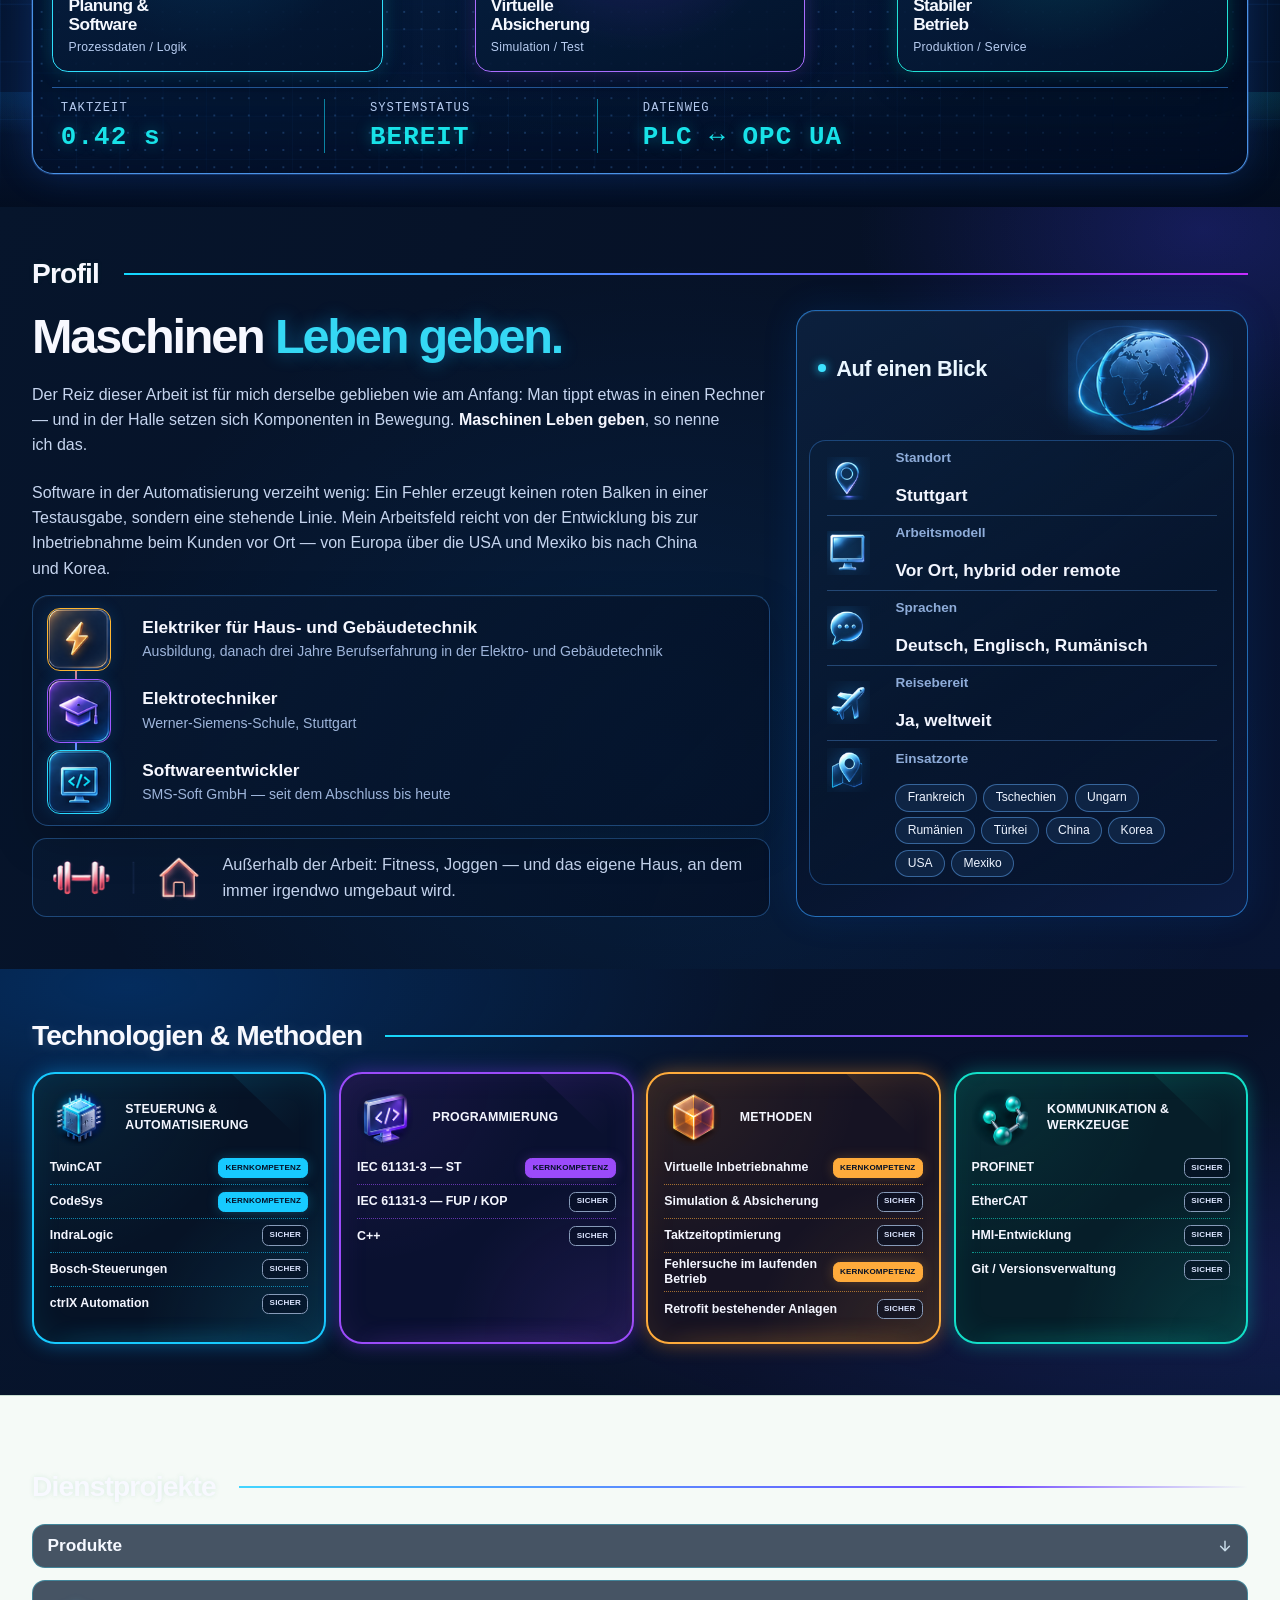
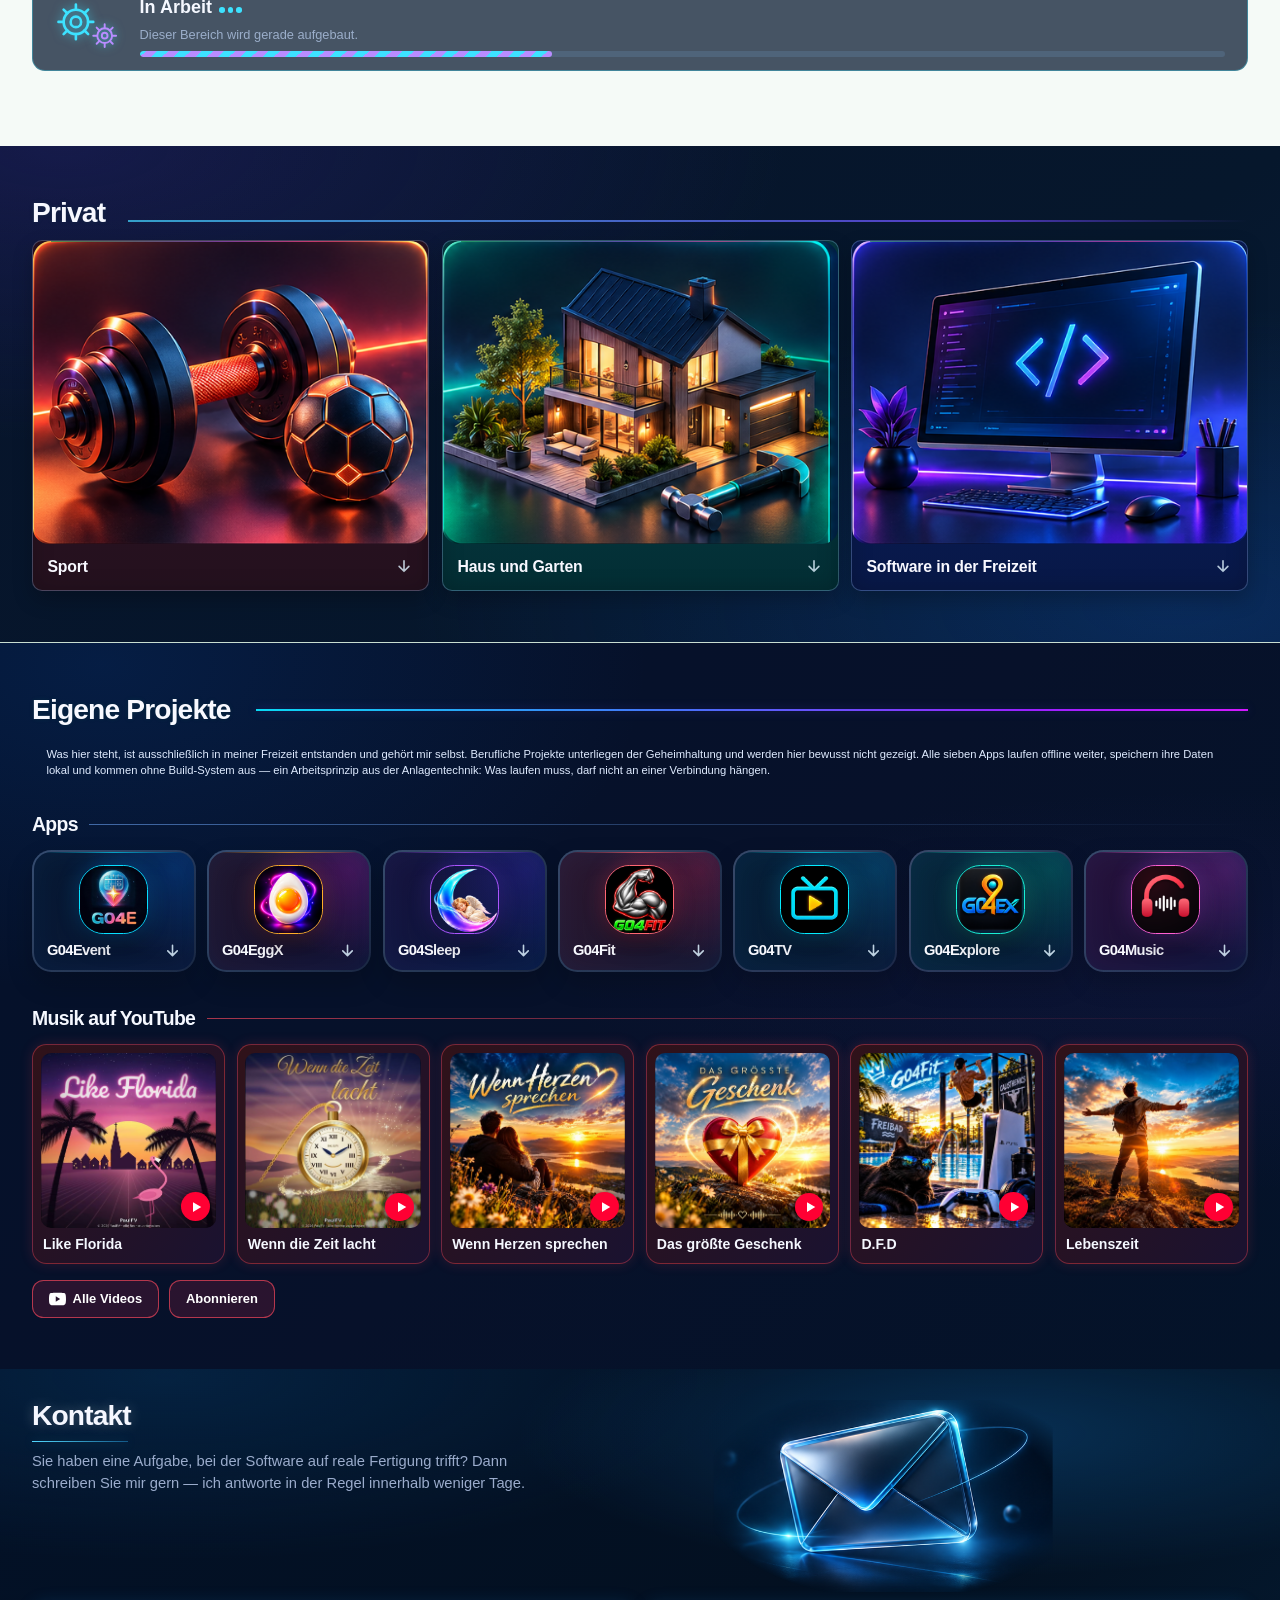
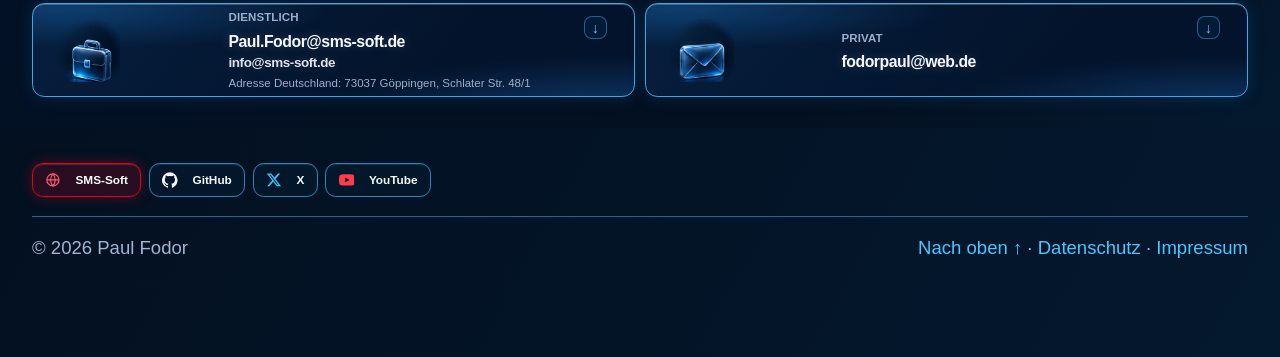
==== commit 74695466: "Split projects into Apps and YouTube music groups - Projects: rename G04Musik -> G04Music (card titl" ====
--- a/index.html
+++ b/index.html
@@ -761,11 +761,13 @@
         Was hier steht, ist ausschließlich in meiner Freizeit entstanden
         und gehört mir selbst. Berufliche Projekte unterliegen der
         Geheimhaltung und werden hier bewusst nicht gezeigt.
-        Alle sieben laufen offline weiter, speichern ihre Daten lokal und
+        Alle sieben Apps laufen offline weiter, speichern ihre Daten lokal und
         kommen ohne Build-System aus — ein Arbeitsprinzip aus der
         Anlagentechnik: Was laufen muss, darf nicht an einer Verbindung
         hängen.
       </p>
+
+      <h3 class="projects__group" data-i18n="projects.groupApps">Apps</h3>
 
       <div class="projects">
 
@@ -878,8 +880,8 @@
         <article class="card">
           <p class="card__kicker">Web-App · PWA</p>
           <h3 class="card__title">
-            <img class="card__logo" src="assets/img/app-g04musik.png" alt="" width="44" height="44" loading="lazy">
-            <a target="_blank" rel="noopener noreferrer" href="https://paulfv.github.io/G04Music/">G04Musik</a>
+            <img class="card__logo" src="assets/img/app-g04music.png" alt="" width="44" height="44" loading="lazy">
+            <a target="_blank" rel="noopener noreferrer" href="https://paulfv.github.io/G04Music/">G04Music</a>
           </h3>
 
           <div class="card__body">
@@ -892,8 +894,46 @@
           </p>
         </article>
 
-
-      </div>
+      </div>
+
+      <h3 class="projects__group projects__group--music" data-i18n="projects.groupMusic">Musik auf YouTube</h3>
+
+      <div class="videos">
+        <a class="video" target="_blank" rel="noopener noreferrer" href="https://www.youtube.com/watch?v=yNCPce5oh6Q">
+          <span class="video__thumb"><img src="assets/img/video-like-florida.jpg" alt="" width="1280" height="720" loading="lazy"></span>
+          <span class="video__title">Like Florida</span>
+        </a>
+
+        <a class="video" target="_blank" rel="noopener noreferrer" href="https://www.youtube.com/watch?v=7O170A5e8H8">
+          <span class="video__thumb"><img src="assets/img/video-wenn-die-zeit-lacht.jpg" alt="" width="1280" height="720" loading="lazy"></span>
+          <span class="video__title">Wenn die Zeit lacht</span>
+        </a>
+
+        <a class="video" target="_blank" rel="noopener noreferrer" href="https://www.youtube.com/watch?v=jjjOUp4WrBU">
+          <span class="video__thumb"><img src="assets/img/video-wenn-herzen-sprechen.jpg" alt="" width="1280" height="720" loading="lazy"></span>
+          <span class="video__title">Wenn Herzen sprechen</span>
+        </a>
+
+        <a class="video" target="_blank" rel="noopener noreferrer" href="https://www.youtube.com/watch?v=UrabZvit5H4">
+          <span class="video__thumb"><img src="assets/img/video-das-groesste-geschenk.jpg" alt="" width="1280" height="720" loading="lazy"></span>
+          <span class="video__title">Das größte Geschenk</span>
+        </a>
+
+        <a class="video" target="_blank" rel="noopener noreferrer" href="https://www.youtube.com/watch?v=c1NMl3OJ-88">
+          <span class="video__thumb"><img src="assets/img/video-dfd.jpg" alt="" width="1280" height="720" loading="lazy"></span>
+          <span class="video__title">D.F.D</span>
+        </a>
+
+        <a class="video" target="_blank" rel="noopener noreferrer" href="https://www.youtube.com/watch?v=z7v28_JoAWE">
+          <span class="video__thumb"><img src="assets/img/video-lebenszeit.jpg" alt="" width="1280" height="720" loading="lazy"></span>
+          <span class="video__title">Lebenszeit</span>
+        </a>
+      </div>
+
+      <p class="videos__links">
+        <a target="_blank" rel="noopener noreferrer" href="https://www.youtube.com/@PaulFodor-V/videos"><img src="assets/img/youtube-mark.svg" alt="" aria-hidden="true"><span data-i18n="project.allVideos">Alle Videos</span></a>
+        <a target="_blank" rel="noopener noreferrer" href="https://www.youtube.com/@PaulFodor-V?sub_confirmation=1"><span data-i18n="project.subscribe">Abonnieren</span></a>
+      </p>
 
     </div>
   </section>
--- a/assets/css/future.css
+++ b/assets/css/future.css
@@ -670,6 +670,7 @@
 .card:nth-child(4) .card__logo { animation-delay: -4.05s; }
 .card:nth-child(5) .card__logo { animation-delay: -0.7s; }
 .card:nth-child(6) .card__logo { animation-delay: -2s; }
+.card:nth-child(7) .card__logo { animation-delay: -3.4s; }
 
 .card:hover .card__logo {
   animation-play-state: paused;
@@ -3038,6 +3039,16 @@
   --card-fill-start: #07283b;
   --card-fill-end: #081c38;
   --button-bg: linear-gradient(110deg, #00d7bc, #0b9eb7 57%, #ffc62a);
+}
+
+#projekte .card:nth-child(7) {
+  --edge-a: #ff5fd2;
+  --edge-b: #7a4dff;
+  --card-halo: rgba(200, 58, 220, .24);
+  --card-glow: rgba(190, 80, 255, .28);
+  --card-fill-start: #28123a;
+  --card-fill-end: #10143a;
+  --button-bg: linear-gradient(110deg, #ff5fd2, #8a4dff 58%, #3d7bff);
 }
 
 #projekte .card::before {
@@ -4518,11 +4529,11 @@
 /* ==========================================================
    Eigene Projekte: Kacheln wie bei Privat, auf allen Bildschirmgrößen.
    Logo oben, Name links, Pfeil ganz rechts; Beschreibung und Buttons klappen in einem Feld unter der Reihe auf.
-   Handy: 3 pro Reihe, Tablet: 3, Desktop: 6 in einer Reihe.
+   Handy: 3 pro Reihe, Tablet: 3, Desktop: 7 in einer Reihe.
    ========================================================== */
 #projekte .projects { grid-template-columns: repeat(3, minmax(0, 1fr)); gap: .6rem; align-items: stretch; }
 @media (min-width: 40.01em) { #projekte .projects { gap: .8rem; } }
-@media (min-width: 64.01em) { #projekte .projects { grid-template-columns: repeat(6, minmax(0, 1fr)); } }
+@media (min-width: 64.01em) { #projekte .projects { grid-template-columns: repeat(7, minmax(0, 1fr)); } }
 
 #projekte .card {
   display: block;
@@ -5043,3 +5054,121 @@
     --portrait-right: calc(clamp(0px, (100vw - 80rem) * .3, 11rem) + 1vw);
   }
 }
+
+/* ==========================================================
+   Eigene Projekte, zwei Gruppen: Apps (GitHub) und Musik auf YouTube.
+   Die Videos sind einfache Karten mit Titelbild und führen direkt zum Video.
+   ========================================================== */
+#projekte .projects__group {
+  display: flex;
+  align-items: center;
+  gap: .8rem;
+  margin: 2.4rem 0 1rem;
+  color: #f5f8ff;
+  font-size: clamp(1.05rem, 1.6vw, 1.35rem);
+  font-weight: 700;
+}
+#projekte .projects__group::after {
+  content: "";
+  flex: 1;
+  height: 1px;
+  background: linear-gradient(90deg, rgba(104, 159, 239, .6), transparent);
+}
+#projekte .projects__group--music::after { background: linear-gradient(90deg, rgba(255, 74, 94, .65), transparent); }
+:root[data-theme="light"] #projekte .projects__group { color: #102243; }
+
+#projekte .videos {
+  display: grid;
+  grid-template-columns: repeat(2, minmax(0, 1fr));
+  gap: .8rem;
+}
+@media (min-width: 40.01em) { #projekte .videos { grid-template-columns: repeat(3, minmax(0, 1fr)); } }
+@media (min-width: 64.01em) { #projekte .videos { grid-template-columns: repeat(6, minmax(0, 1fr)); } }
+
+#projekte .video {
+  display: flex;
+  flex-direction: column;
+  gap: .6rem;
+  min-width: 0;
+  padding: .55rem .55rem .7rem;
+  border: 1.5px solid rgba(255, 74, 94, .38);
+  border-radius: 1rem;
+  background: linear-gradient(128deg, #301219, #1a1230);
+  box-shadow: 0 0 .9rem rgba(255, 60, 80, .16);
+  color: #f5f8ff;
+  text-decoration: none;
+  transition: transform 250ms ease, box-shadow 250ms ease, border-color 250ms ease;
+}
+#projekte .video:hover,
+#projekte .video:focus-visible {
+  border-color: #ff4a5e;
+  box-shadow: 0 0 1.3rem rgba(255, 60, 80, .4);
+  color: #fff;
+  transform: translateY(-3px);
+}
+#projekte .video:focus-visible { outline: 2px solid #ffb3bd; outline-offset: 3px; }
+
+#projekte .video__thumb {
+  position: relative;
+  display: block;
+  aspect-ratio: 1;
+  overflow: hidden;
+  border-radius: .7rem;
+  background: #000;
+}
+#projekte .video__thumb img {
+  display: block;
+  width: 100%;
+  height: 100%;
+  object-fit: cover;
+}
+#projekte .video__thumb::after {
+  content: "";
+  position: absolute;
+  right: .45rem;
+  bottom: .45rem;
+  width: 2rem;
+  height: 2rem;
+  border-radius: 50%;
+  background: #ff0033 url("data:image/svg+xml,%3Csvg xmlns='http://www.w3.org/2000/svg' viewBox='0 0 24 24'%3E%3Cpath fill='%23fff' d='M8 5.5v13l11-6.5z'/%3E%3C/svg%3E") 55% 50% / 62% no-repeat;
+  box-shadow: 0 0 .6rem rgba(0, 0, 0, .55);
+}
+#projekte .video__title {
+  padding-inline: .15rem;
+  font-size: clamp(.85rem, 1.1vw, 1rem);
+  font-weight: 700;
+  line-height: 1.2;
+}
+
+#projekte .videos__links {
+  display: flex;
+  flex-wrap: wrap;
+  gap: .7rem;
+  margin-top: 1.1rem;
+}
+#projekte .videos__links a {
+  display: inline-flex;
+  align-items: center;
+  gap: .45rem;
+  min-height: 2.6rem;
+  padding: .4rem 1.1rem;
+  border: 1px solid rgba(255, 74, 94, .65);
+  border-radius: .8rem;
+  background: rgba(255, 45, 77, .14);
+  color: #fff;
+  font-size: .9rem;
+  font-weight: 600;
+  text-decoration: none;
+}
+#projekte .videos__links a:hover {
+  background: rgba(255, 45, 77, .3);
+  box-shadow: 0 0 1rem rgba(255, 60, 80, .4);
+  color: #fff;
+}
+#projekte .videos__links img { width: 1.2rem; height: 1.2rem; }
+:root[data-theme="light"] #projekte .videos__links a { color: #7a0016; background: rgba(255, 45, 77, .1); }
+:root[data-theme="light"] #projekte .videos__links a:hover { color: #7a0016; }
+@media (prefers-reduced-motion: reduce) {
+  #projekte .video { transition: none; }
+  #projekte .video:hover, #projekte .video:focus-visible { transform: none; }
+}
